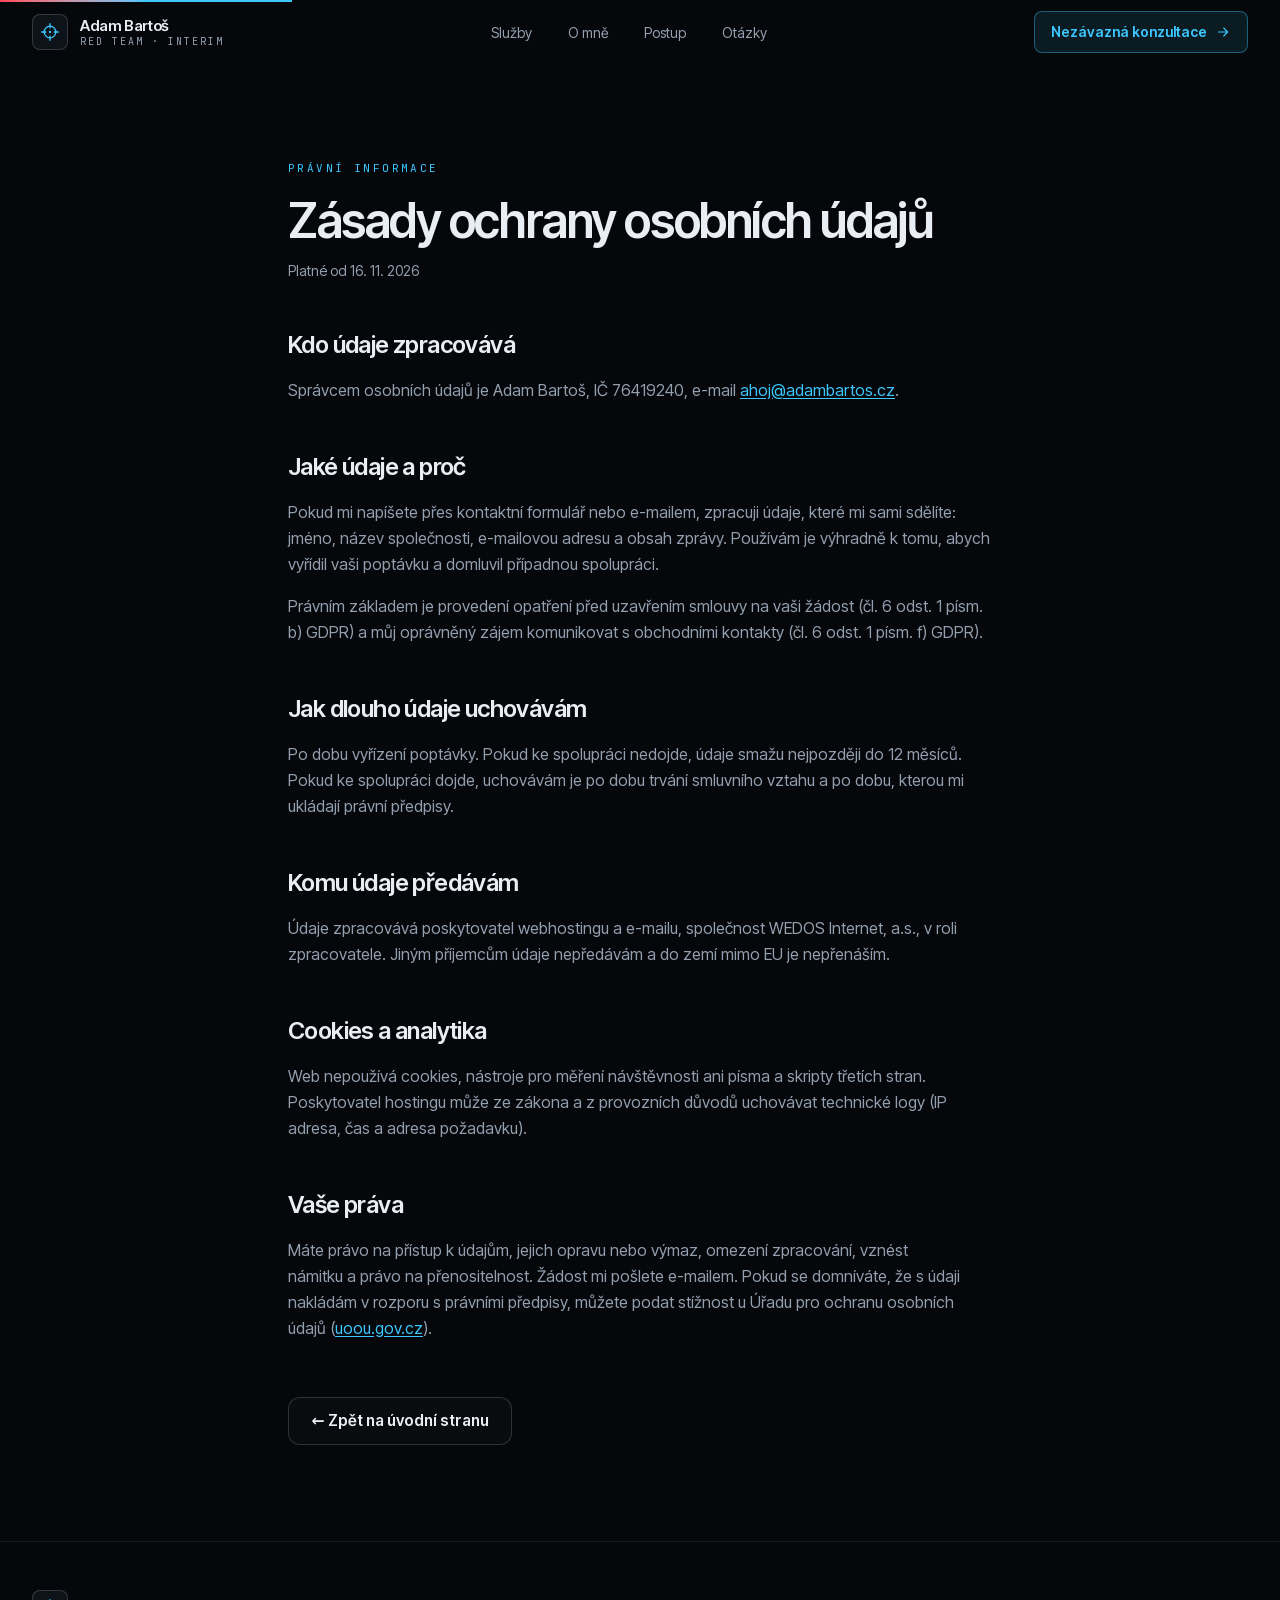
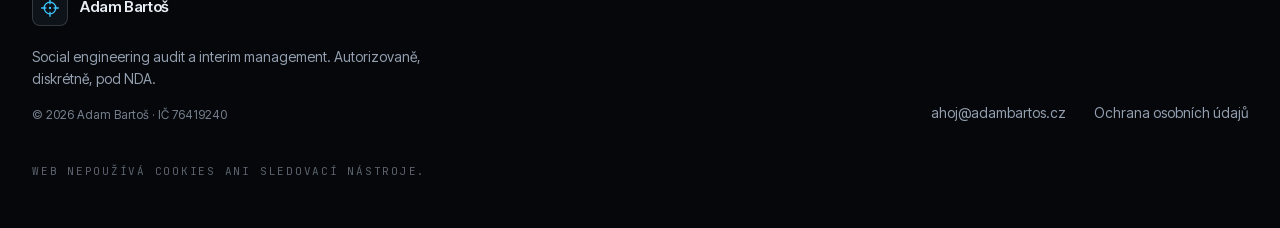
==== ochrana-osobnich-udaju/index.html @ c5d6e28b "Deploy: adambartos.cz static site build Built output (Next.js static export) of the adambartos.cz on" ====
<!DOCTYPE html><html lang="cs" class="J8CYsa_variable _0YYRla_variable"><head><meta charSet="utf-8"/><meta name="viewport" content="width=device-width, initial-scale=1"/><link rel="preload" href="/_next/static/media/4a0b7dd978568ff2-s.p.3fofz6dws3mg0.woff2" as="font" crossorigin="" type="font/woff2"/><link rel="preload" href="/_next/static/media/53897e768d329f66-s.p.3t6q91iet4nsy.woff2" as="font" crossorigin="" type="font/woff2"/><link rel="preload" href="/_next/static/media/954d21e04331b2ae-s.p.0vfdmo25voy_0.woff2" as="font" crossorigin="" type="font/woff2"/><link rel="preload" href="/_next/static/media/f44e0976e40b7eea-s.p.1e3bxj0ebt1gg.woff2" as="font" crossorigin="" type="font/woff2"/><link rel="stylesheet" href="/_next/static/chunks/3x4ucdatmdgi-.css" data-precedence="next"/><link rel="preload" as="script" fetchPriority="low" href="/_next/static/chunks/1pcw6gskne7pf.js"/><script src="/_next/static/chunks/1wnov70f88xjy.js" async=""></script><script src="/_next/static/chunks/092r-mewpaf3q.js" async=""></script><script src="/_next/static/chunks/0c98xzjfks9hq.js" async=""></script><script src="/_next/static/chunks/turbopack-2u1d16houkiyo.js" async=""></script><script src="/_next/static/chunks/31kqw6ndv7-wl.js" async=""></script><script src="/_next/static/chunks/3zyihjr1-s6hd.js" async=""></script><script src="/_next/static/chunks/3c-2db6nzf1be.js" async=""></script><meta name="next-size-adjust" content=""/><meta name="theme-color" content="#05070a"/><meta name="color-scheme" content="dark"/><title>Ochrana osobních údajů | Adam Bartoš</title><meta name="description" content="Zásady ochrany osobních údajů webu adambartos.cz: kdo údaje zpracovává, k čemu je používá a jaká máte práva."/><meta name="application-name" content="Adam Bartoš"/><link rel="author" href="https://adambartos.cz"/><meta name="author" content="Adam Bartoš"/><meta name="robots" content="index, follow"/><link rel="canonical" href="https://adambartos.cz/ochrana-osobnich-udaju/"/><meta property="og:title" content="Adam Bartoš | Social engineering audit a interim management"/><meta property="og:description" content="Autorizovaný red teaming proti lidskému faktoru (vishing, pretexting, fyzický průnik) a interim management, který zalátá díry v procesech. Diskrétně, pod NDA."/><meta property="og:url" content="https://adambartos.cz/"/><meta property="og:site_name" content="Adam Bartoš"/><meta property="og:locale" content="cs_CZ"/><meta property="og:image" content="https://adambartos.cz/og.png"/><meta property="og:image:width" content="1200"/><meta property="og:image:height" content="630"/><meta property="og:image:alt" content="Adam Bartoš | Social engineering audit a interim management"/><meta property="og:type" content="website"/><meta name="twitter:card" content="summary_large_image"/><meta name="twitter:title" content="Adam Bartoš | Social engineering audit a interim management"/><meta name="twitter:description" content="Autorizovaný red teaming proti lidskému faktoru (vishing, pretexting, fyzický průnik) a interim management, který zalátá díry v procesech. Diskrétně, pod NDA."/><meta name="twitter:image" content="https://adambartos.cz/og.png"/><link rel="icon" href="/favicon.ico?favicon.0xnnucgoh3ojl.ico" sizes="48x48" type="image/x-icon"/><link rel="icon" href="/icon.svg?icon.0t8mmv2vxkd1v.svg" sizes="any" type="image/svg+xml"/><link rel="apple-touch-icon" href="/apple-icon.png?apple-icon.3vr4imb4ni09h.png" sizes="180x180" type="image/png"/><noscript><style>[data-reveal]{opacity:1!important;transform:none!important}</style></noscript><script src="/_next/static/chunks/0cz1d0mv5g_q7.js" noModule=""></script></head><body><div hidden=""><!--$--><!--/$--></div><a href="#obsah" class="sr-only focus:not-sr-only focus:fixed focus:left-4 focus:top-4 focus:z-[70] focus:rounded-lg focus:bg-neon focus:px-4 focus:py-2 focus:font-semibold focus:text-ink-950">Přeskočit na obsah</a><div aria-hidden="true" class="fixed inset-x-0 top-0 z-[60] h-[2px] origin-left bg-gradient-to-r from-alert via-neon to-neon" style="transform:scaleX(0)"></div><header class="fixed inset-x-0 top-0 z-50 border-b transition-colors duration-300 border-transparent bg-transparent"><nav aria-label="Hlavní navigace" class="mx-auto flex h-16 max-w-7xl items-center justify-between px-5 sm:px-8"><a class="group flex items-center gap-3" aria-label="Adam Bartoš, na začátek stránky" href="/#top"><span class="grid size-9 place-items-center rounded-lg border border-line-strong bg-ink-800 text-neon transition-colors group-hover:border-neon/50"><svg width="20" height="20" viewBox="0 0 24 24" fill="none" stroke="currentColor" stroke-width="1.6" stroke-linecap="round" stroke-linejoin="round" aria-hidden="true" focusable="false" class="size-5"><circle cx="12" cy="12" r="7"></circle><path d="M12 2v5M12 17v5M2 12h5M17 12h5"></path><circle cx="12" cy="12" r="1.4" fill="currentColor" stroke="none"></circle></svg></span><span class="flex flex-col leading-none"><span class="text-[15px] font-semibold tracking-tight">Adam Bartoš</span><span class="mt-1 font-mono text-[10px] uppercase tracking-[0.2em] text-muted">red team · interim</span></span></a><ul class="hidden items-center gap-9 md:flex"><li><a href="/#sluzby" class="text-sm text-muted transition-colors hover:text-fg">Služby</a></li><li><a href="/#o-mne" class="text-sm text-muted transition-colors hover:text-fg">O mně</a></li><li><a href="/#proces" class="text-sm text-muted transition-colors hover:text-fg">Postup</a></li><li><a href="/#faq" class="text-sm text-muted transition-colors hover:text-fg">Otázky</a></li></ul><a class="hidden items-center gap-2 rounded-lg border border-neon/40 bg-neon/10 px-4 py-2.5 text-sm font-semibold text-neon transition-colors hover:bg-neon/20 md:inline-flex" href="/#kontakt">Nezávazná konzultace<svg width="20" height="20" viewBox="0 0 24 24" fill="none" stroke="currentColor" stroke-width="1.6" stroke-linecap="round" stroke-linejoin="round" aria-hidden="true" focusable="false" class="size-4"><path d="M5 12h14M13 6l6 6-6 6"></path></svg></a><button type="button" class="grid size-10 place-items-center rounded-lg border border-line-strong text-fg md:hidden" aria-expanded="false" aria-controls="mobilni-menu" aria-label="Otevřít menu"><svg width="20" height="20" viewBox="0 0 24 24" fill="none" stroke="currentColor" stroke-width="1.6" stroke-linecap="round" stroke-linejoin="round" aria-hidden="true" focusable="false"><path d="M4 8h16M4 16h16"></path></svg></button></nav></header><main id="obsah" class="mx-auto max-w-3xl px-5 pb-24 pt-32 sm:px-8 sm:pt-40"><p class="font-mono text-[11px] uppercase tracking-[0.22em] text-neon">Právní informace</p><h1 class="mt-5 text-4xl font-semibold tracking-[-0.03em] sm:text-5xl">Zásady ochrany osobních údajů</h1><p class="mt-4 text-sm text-muted">Platné od 16. 11. 2026</p><h2 class="mt-12 text-xl font-semibold tracking-tight sm:text-2xl">Kdo údaje zpracovává</h2><p class="mt-4 text-pretty leading-relaxed text-muted">Správcem osobních údajů je <!-- -->Adam Bartoš<!-- -->, IČ <!-- -->76419240<!-- -->, e-mail<!-- --> <a class="text-neon underline underline-offset-2" href="mailto:ahoj@adambartos.cz">ahoj@adambartos.cz</a>.</p><h2 class="mt-12 text-xl font-semibold tracking-tight sm:text-2xl">Jaké údaje a proč</h2><p class="mt-4 text-pretty leading-relaxed text-muted">Pokud mi napíšete přes kontaktní formulář nebo e-mailem, zpracuji údaje, které mi sami sdělíte: jméno, název společnosti, e-mailovou adresu a obsah zprávy. Používám je výhradně k tomu, abych vyřídil vaši poptávku a domluvil případnou spolupráci.</p><p class="mt-4 text-pretty leading-relaxed text-muted">Právním základem je provedení opatření před uzavřením smlouvy na vaši žádost (čl. 6 odst. 1 písm. b) GDPR) a můj oprávněný zájem komunikovat s obchodními kontakty (čl. 6 odst. 1 písm. f) GDPR).</p><h2 class="mt-12 text-xl font-semibold tracking-tight sm:text-2xl">Jak dlouho údaje uchovávám</h2><p class="mt-4 text-pretty leading-relaxed text-muted">Po dobu vyřízení poptávky. Pokud ke spolupráci nedojde, údaje smažu nejpozději do 12 měsíců. Pokud ke spolupráci dojde, uchovávám je po dobu trvání smluvního vztahu a po dobu, kterou mi ukládají právní předpisy.</p><h2 class="mt-12 text-xl font-semibold tracking-tight sm:text-2xl">Komu údaje předávám</h2><p class="mt-4 text-pretty leading-relaxed text-muted">Údaje zpracovává poskytovatel webhostingu a e-mailu, společnost WEDOS Internet, a.s., v roli zpracovatele. Jiným příjemcům údaje nepředávám a do zemí mimo EU je nepřenáším.</p><h2 class="mt-12 text-xl font-semibold tracking-tight sm:text-2xl">Cookies a analytika</h2><p class="mt-4 text-pretty leading-relaxed text-muted">Web nepoužívá cookies, nástroje pro měření návštěvnosti ani písma a skripty třetích stran. Poskytovatel hostingu může ze zákona a z provozních důvodů uchovávat technické logy (IP adresa, čas a adresa požadavku).</p><h2 class="mt-12 text-xl font-semibold tracking-tight sm:text-2xl">Vaše práva</h2><p class="mt-4 text-pretty leading-relaxed text-muted">Máte právo na přístup k údajům, jejich opravu nebo výmaz, omezení zpracování, vznést námitku a právo na přenositelnost. Žádost mi pošlete e-mailem. Pokud se domníváte, že s údaji nakládám v rozporu s právními předpisy, můžete podat stížnost u Úřadu pro ochranu osobních údajů (<a class="text-neon underline underline-offset-2" href="https://uoou.gov.cz" target="_blank" rel="noopener noreferrer">uoou.gov.cz</a>).</p><p class="mt-14"><a class="btn btn-ghost" href="/">← Zpět na úvodní stranu</a></p></main><footer class="border-t border-line bg-ink-950 py-12"><div class="mx-auto flex max-w-7xl flex-col gap-8 px-5 sm:px-8 md:flex-row md:items-end md:justify-between"><div><a class="inline-flex items-center gap-3" href="/#top"><span class="grid size-9 place-items-center rounded-lg border border-line-strong bg-ink-800 text-neon"><svg width="20" height="20" viewBox="0 0 24 24" fill="none" stroke="currentColor" stroke-width="1.6" stroke-linecap="round" stroke-linejoin="round" aria-hidden="true" focusable="false" class="size-5"><circle cx="12" cy="12" r="7"></circle><path d="M12 2v5M12 17v5M2 12h5M17 12h5"></path><circle cx="12" cy="12" r="1.4" fill="currentColor" stroke="none"></circle></svg></span><span class="text-[15px] font-semibold tracking-tight">Adam Bartoš</span></a><p class="mt-5 max-w-md text-sm leading-relaxed text-muted">Social engineering audit a interim management. Autorizovaně, diskrétně, pod NDA.</p><p class="mt-4 text-xs text-muted/80">© 2026 Adam Bartoš · IČ 76419240</p></div><ul class="flex flex-wrap items-center gap-x-7 gap-y-3 text-sm text-muted"><li><a href="mailto:ahoj@adambartos.cz" class="transition-colors hover:text-fg">ahoj@adambartos.cz</a></li><li><a href="/ochrana-osobnich-udaju/" class="transition-colors hover:text-fg">Ochrana osobních údajů</a></li></ul></div><p class="mx-auto mt-10 max-w-7xl px-5 font-mono text-[11px] uppercase tracking-[0.16em] text-muted/60 sm:px-8">Web nepoužívá cookies ani sledovací nástroje.</p></footer><!--$--><!--/$--><script id="_R_">(globalThis["TURBOPACK"] || (globalThis["TURBOPACK"] = [])).push({"otherChunks":["static/chunks/1pcw6gskne7pf.js","static/chunks/1wnov70f88xjy.js","static/chunks/092r-mewpaf3q.js","static/chunks/0c98xzjfks9hq.js"],"runtimeModuleIds":[94553]});</script><script src="/_next/static/chunks/1pcw6gskne7pf.js" async=""></script><script>(self.__next_f=self.__next_f||[]).push([0])</script><script>self.__next_f.push([1,"1:\"$Sreact.fragment\"\n3:\"/_next/static/chunks/31kqw6ndv7-wl.js\"\n4:\"/_next/static/chunks/3zyihjr1-s6hd.js\"\n5:I[28739,[\"$3\",\"$4\"],\"Providers\"]\n6:I[80608,[\"$3\",\"$4\"],\"ScrollProgress\"]\n7:I[39756,[\"$3\",\"$4\"],\"default\"]\n8:I[37457,[\"$3\",\"$4\"],\"default\"]\n9:\"/_next/static/chunks/3c-2db6nzf1be.js\"\na:I[13293,[\"$3\",\"$4\",\"$9\"],\"Header\"]\nb:I[22016,[\"$3\",\"$4\",\"$9\"],\"\"]\n19:\"ViewportBoundary\"\n1a:I[97367,[\"$3\",\"$4\"],\"$19\"]\n1c:\"MetadataBoundary\"\n1d:I[97367,[\"$3\",\"$4\"],\"$1c\"]\n1e:\"$Sreact.suspense\"\n20:I[68027,[\"$3\",\"$4\"],\"default\",1]\n:HL[\"/_next/static/chunks/3x4ucdatmdgi-.css\",\"style\"]\n:HL[\"/_next/static/media/4a0b7dd978568ff2-s.p.3fofz6dws3mg0.woff2\",\"font\",{\"crossOrigin\":\"\",\"type\":\"font/woff2\"}]\n:HL[\"/_next/static/media/53897e768d329f66-s.p.3t6q91iet4nsy.woff2\",\"font\",{\"crossOrigin\":\"\",\"type\":\"font/woff2\"}]\n:HL[\"/_next/static/media/954d21e04331b2ae-s.p.0vfdmo25voy_0.woff2\",\"font\",{\"crossOrigin\":\"\",\"type\":\"font/woff2\"}]\n:HL[\"/_next/static/media/f44e0976e40b7eea-s.p.1e3bxj0ebt1gg.woff2\",\"font\",{\"crossOrigin\":\"\",\"type\":\"font/woff2\"}]\n2:[\"$\",\"style\",null,{\"children\":\"[data-reveal]{opacity:1!important;transform:none!important}\"}]\nd:X\n"])</script><script>self.__next_f.push([1,"e:[[\"children\",{\"s\":\"__PAGE__\",\"h\":512,\"d\":{\"r\":[\"$\",\"$1\",\"c\",{\"children\":[[[\"$\",\"$La\",null,{}],[\"$\",\"main\",null,{\"id\":\"obsah\",\"className\":\"mx-auto max-w-3xl px-5 pb-24 pt-32 sm:px-8 sm:pt-40\",\"children\":[[\"$\",\"p\",null,{\"className\":\"font-mono text-[11px] uppercase tracking-[0.22em] text-neon\",\"children\":\"Právní informace\"}],[\"$\",\"h1\",null,{\"className\":\"mt-5 text-4xl font-semibold tracking-[-0.03em] sm:text-5xl\",\"children\":\"Zásady ochrany osobních údajů\"}],[\"$\",\"p\",null,{\"className\":\"mt-4 text-sm text-muted\",\"children\":\"Platné od 16. 11. 2026\"}],[\"$\",\"h2\",null,{\"className\":\"mt-12 text-xl font-semibold tracking-tight sm:text-2xl\",\"children\":\"Kdo údaje zpracovává\"}],[\"$\",\"p\",null,{\"className\":\"mt-4 text-pretty leading-relaxed text-muted\",\"children\":[\"Správcem osobních údajů je \",\"Adam Bartoš\",\", IČ \",\"76419240\",\"\",\", e-mail\",\" \",[\"$\",\"a\",null,{\"className\":\"text-neon underline underline-offset-2\",\"href\":\"mailto:ahoj@adambartos.cz\",\"children\":\"ahoj@adambartos.cz\"}],\".\"]}],[\"$\",\"h2\",null,{\"className\":\"mt-12 text-xl font-semibold tracking-tight sm:text-2xl\",\"children\":\"Jaké údaje a proč\"}],[\"$\",\"p\",null,{\"className\":\"mt-4 text-pretty leading-relaxed text-muted\",\"children\":\"Pokud mi napíšete přes kontaktní formulář nebo e-mailem, zpracuji údaje, které mi sami sdělíte: jméno, název společnosti, e-mailovou adresu a obsah zprávy. Používám je výhradně k tomu, abych vyřídil vaši poptávku a domluvil případnou spolupráci.\"}],[\"$\",\"p\",null,{\"className\":\"mt-4 text-pretty leading-relaxed text-muted\",\"children\":\"Právním základem je provedení opatření před uzavřením smlouvy na vaši žádost (čl. 6 odst. 1 písm. b) GDPR) a můj oprávněný zájem komunikovat s obchodními kontakty (čl. 6 odst. 1 písm. f) GDPR).\"}],[\"$\",\"h2\",null,{\"className\":\"mt-12 text-xl font-semibold tracking-tight sm:text-2xl\",\"children\":\"Jak dlouho údaje uchovávám\"}],[\"$\",\"p\",null,{\"className\":\"mt-4 text-pretty leading-relaxed text-muted\",\"children\":\"Po dobu vyřízení poptávky. Pokud ke spolupráci nedojde, údaje smažu nejpozději do 12 měsíců. Pokud ke spolupráci dojde, uchovávám je po dobu trvání smluvního vztahu a po dobu, kterou mi ukládají právní předpisy.\"}],\"$Lf\",\"$L10\",\"$L11\",\"$L12\",\"$L13\",\"$L14\",\"$L15\"]}],\"$L16\"],[\"$L17\"],\"$L18\"]}],\"p\":false,\"v\":null}}]]\n"])</script><script>self.__next_f.push([1,"c:[[\"children\",{\"s\":\"ochrana-osobnich-udaju\",\"h\":512,\"d\":{\"r\":[\"$\",\"$1\",\"c\",{\"children\":[null,[\"$\",\"$L7\",null,{\"parallelRouterKey\":\"children\",\"error\":\"$undefined\",\"errorStyles\":\"$undefined\",\"errorScripts\":\"$undefined\",\"template\":[\"$\",\"$L8\",null,{}],\"templateStyles\":\"$undefined\",\"templateScripts\":\"$undefined\",\"notFound\":\"$undefined\",\"forbidden\":\"$undefined\",\"unauthorized\":\"$undefined\"}]]}],\"p\":false,\"v\":\"$d\"},\"c\":\"$Qe\"}]]\n"])</script><script>self.__next_f.push([1,"0:{\"P\":null,\"c\":[\"\",\"ochrana-osobnich-udaju\",\"\"],\"q\":\"\",\"i\":false,\"t\":{\"t\":{\"s\":\"\",\"h\":528,\"d\":{\"r\":[\"$\",\"$1\",\"c\",{\"children\":[[[\"$\",\"link\",\"0\",{\"rel\":\"stylesheet\",\"href\":\"/_next/static/chunks/3x4ucdatmdgi-.css\",\"precedence\":\"next\",\"crossOrigin\":\"$undefined\",\"nonce\":\"$undefined\"}],[\"$\",\"script\",\"script-0\",{\"src\":\"/_next/static/chunks/31kqw6ndv7-wl.js\",\"async\":true,\"nonce\":\"$undefined\"}],[\"$\",\"script\",\"script-1\",{\"src\":\"/_next/static/chunks/3zyihjr1-s6hd.js\",\"async\":true,\"nonce\":\"$undefined\"}]],[\"$\",\"html\",null,{\"lang\":\"cs\",\"className\":\"J8CYsa_variable _0YYRla_variable\",\"children\":[[\"$\",\"head\",null,{\"children\":[\"$\",\"noscript\",null,{\"children\":\"$2\"}]}],[\"$\",\"body\",null,{\"children\":[[\"$\",\"a\",null,{\"href\":\"#obsah\",\"className\":\"sr-only focus:not-sr-only focus:fixed focus:left-4 focus:top-4 focus:z-[70] focus:rounded-lg focus:bg-neon focus:px-4 focus:py-2 focus:font-semibold focus:text-ink-950\",\"children\":\"Přeskočit na obsah\"}],[\"$\",\"$L5\",null,{\"children\":[[\"$\",\"$L6\",null,{}],[\"$\",\"$L7\",null,{\"parallelRouterKey\":\"children\",\"error\":\"$undefined\",\"errorStyles\":\"$undefined\",\"errorScripts\":\"$undefined\",\"template\":[\"$\",\"$L8\",null,{}],\"templateStyles\":\"$undefined\",\"templateScripts\":\"$undefined\",\"notFound\":[[[\"$\",\"$La\",null,{}],[\"$\",\"main\",null,{\"id\":\"obsah\",\"className\":\"relative grid min-h-dvh place-items-center overflow-hidden px-5\",\"children\":[[\"$\",\"div\",null,{\"aria-hidden\":true,\"className\":\"bg-grid absolute inset-0\"}],[\"$\",\"div\",null,{\"className\":\"relative text-center\",\"children\":[[\"$\",\"p\",null,{\"className\":\"font-mono text-sm uppercase tracking-[0.3em] text-alert\",\"children\":\"chyba 404\"}],[\"$\",\"h1\",null,{\"className\":\"mt-5 text-balance text-5xl font-semibold tracking-[-0.03em] sm:text-7xl\",\"children\":\"Tady nic není.\"}],[\"$\",\"p\",null,{\"className\":\"mx-auto mt-6 max-w-md text-pretty text-lg text-muted\",\"children\":\"Stránka neexistuje nebo se přestěhovala. Dobrá zpráva: žádný útočník tu nebyl.\"}],[\"$\",\"$Lb\",null,{\"href\":\"/\",\"className\":\"btn btn-primary mt-10\",\"children\":\"Zpět na úvodní stranu\"}]]}]]}]],[]],\"forbidden\":\"$undefined\",\"unauthorized\":\"$undefined\"}]]}]]}]]}]]}],\"p\":false,\"v\":null},\"c\":\"$Qc\"},\"h\":{\"r\":[\"$\",\"$1\",\"h\",{\"children\":[null,[\"$\",\"$L1a\",null,{\"children\":\"$L1b\"}],[\"$\",\"$L1d\",null,{\"children\":[[\"$\",\"div\",null,{\"hidden\":true,\"children\":[\"$\",\"$1e\",null,{\"name\":\"Next.Metadata\",\"children\":\"$L1f\"}]}],null]}],[\"$\",\"meta\",null,{\"name\":\"next-size-adjust\",\"content\":\"\"}]]}],\"p\":false,\"v\":null}},\"m\":\"$undefined\",\"G\":[\"$20\",[[\"$\",\"link\",\"0\",{\"rel\":\"stylesheet\",\"href\":\"/_next/static/chunks/3x4ucdatmdgi-.css\",\"precedence\":\"next\",\"crossOrigin\":\"$undefined\",\"nonce\":\"$undefined\"}]]],\"S\":true,\"r\":\"$undefined\",\"s\":\"$undefined\",\"a\":\"$undefined\",\"l\":\"$undefined\",\"p\":\"$undefined\",\"d\":\"$undefined\",\"b\":\"oOaq7EV7qPPbBfZNdmfyF\"}\n"])</script><script>self.__next_f.push([1,"21:I[97367,[\"$3\",\"$4\"],\"OutletBoundary\"]\nd:C\nf:[\"$\",\"h2\",null,{\"className\":\"mt-12 text-xl font-semibold tracking-tight sm:text-2xl\",\"children\":\"Komu údaje předávám\"}]\n10:[\"$\",\"p\",null,{\"className\":\"mt-4 text-pretty leading-relaxed text-muted\",\"children\":\"Údaje zpracovává poskytovatel webhostingu a e-mailu, společnost WEDOS Internet, a.s., v roli zpracovatele. Jiným příjemcům údaje nepředávám a do zemí mimo EU je nepřenáším.\"}]\n11:[\"$\",\"h2\",null,{\"className\":\"mt-12 text-xl font-semibold tracking-tight sm:text-2xl\",\"children\":\"Cookies a analytika\"}]\n12:[\"$\",\"p\",null,{\"className\":\"mt-4 text-pretty leading-relaxed text-muted\",\"children\":\"Web nepoužívá cookies, nástroje pro měření návštěvnosti ani písma a skripty třetích stran. Poskytovatel hostingu může ze zákona a z provozních důvodů uchovávat technické logy (IP adresa, čas a adresa požadavku).\"}]\n13:[\"$\",\"h2\",null,{\"className\":\"mt-12 text-xl font-semibold tracking-tight sm:text-2xl\",\"children\":\"Vaše práva\"}]\n14:[\"$\",\"p\",null,{\"className\":\"mt-4 text-pretty leading-relaxed text-muted\",\"children\":[\"Máte právo na přístup k údajům, jejich opravu nebo výmaz, omezení zpracování, vznést námitku a právo na přenositelnost. Žádost mi pošlete e-mailem. Pokud se domníváte, že s údaji nakládám v rozporu s právními předpisy, můžete podat stížnost u Úřadu pro ochranu osobních údajů (\",[\"$\",\"a\",null,{\"className\":\"text-neon underline underline-offset-2\",\"href\":\"https://uoou.gov.cz\",\"target\":\"_blank\",\"rel\":\"noopener noreferrer\",\"children\":\"uoou.gov.cz\"}],\").\"]}]\n15:[\"$\",\"p\",null,{\"className\":\"mt-14\",\"children\":[\"$\",\"$Lb\",null,{\"href\":\"/\",\"className\":\"btn btn-ghost\",\"children\":\"← Zpět na úvodní stranu\"}]}]\n"])</script><script>self.__next_f.push([1,"16:[\"$\",\"footer\",null,{\"className\":\"border-t border-line bg-ink-950 py-12\",\"children\":[[\"$\",\"div\",null,{\"className\":\"mx-auto flex max-w-7xl flex-col gap-8 px-5 sm:px-8 md:flex-row md:items-end md:justify-between\",\"children\":[[\"$\",\"div\",null,{\"children\":[[\"$\",\"$Lb\",null,{\"href\":\"/#top\",\"className\":\"inline-flex items-center gap-3\",\"children\":[[\"$\",\"span\",null,{\"className\":\"grid size-9 place-items-center rounded-lg border border-line-strong bg-ink-800 text-neon\",\"children\":[\"$\",\"svg\",null,{\"width\":20,\"height\":20,\"viewBox\":\"0 0 24 24\",\"fill\":\"none\",\"stroke\":\"currentColor\",\"strokeWidth\":1.6,\"strokeLinecap\":\"round\",\"strokeLinejoin\":\"round\",\"aria-hidden\":true,\"focusable\":false,\"className\":\"size-5\",\"children\":[[\"$\",\"circle\",null,{\"cx\":\"12\",\"cy\":\"12\",\"r\":\"7\"}],[\"$\",\"path\",null,{\"d\":\"M12 2v5M12 17v5M2 12h5M17 12h5\"}],[\"$\",\"circle\",null,{\"cx\":\"12\",\"cy\":\"12\",\"r\":\"1.4\",\"fill\":\"currentColor\",\"stroke\":\"none\"}]]}]}],[\"$\",\"span\",null,{\"className\":\"text-[15px] font-semibold tracking-tight\",\"children\":\"Adam Bartoš\"}]]}],[\"$\",\"p\",null,{\"className\":\"mt-5 max-w-md text-sm leading-relaxed text-muted\",\"children\":\"Social engineering audit a interim management. Autorizovaně, diskrétně, pod NDA.\"}],[\"$\",\"p\",null,{\"className\":\"mt-4 text-xs text-muted/80\",\"children\":\"© 2026 Adam Bartoš · IČ 76419240\"}]]}],[\"$\",\"ul\",null,{\"className\":\"flex flex-wrap items-center gap-x-7 gap-y-3 text-sm text-muted\",\"children\":[[\"$\",\"li\",null,{\"children\":[\"$\",\"a\",null,{\"href\":\"mailto:ahoj@adambartos.cz\",\"className\":\"transition-colors hover:text-fg\",\"children\":\"ahoj@adambartos.cz\"}]}],\"\",[\"$\",\"li\",null,{\"children\":[\"$\",\"a\",null,{\"href\":\"/ochrana-osobnich-udaju/\",\"className\":\"transition-colors hover:text-fg\",\"children\":\"Ochrana osobních údajů\"}]}]]}]]}],[\"$\",\"p\",null,{\"className\":\"mx-auto mt-10 max-w-7xl px-5 font-mono text-[11px] uppercase tracking-[0.16em] text-muted/60 sm:px-8\",\"children\":\"Web nepoužívá cookies ani sledovací nástroje.\"}]]}]\n"])</script><script>self.__next_f.push([1,"17:[\"$\",\"script\",\"script-0\",{\"src\":\"/_next/static/chunks/3c-2db6nzf1be.js\",\"async\":true,\"nonce\":\"$undefined\"}]\n18:[\"$\",\"$L21\",null,{\"children\":[\"$\",\"$1e\",null,{\"name\":\"Next.MetadataOutlet\",\"children\":\"$@22\"}]}]\n"])</script><script>self.__next_f.push([1,"1b:[[\"$\",\"meta\",\"0\",{\"charSet\":\"utf-8\"}],[\"$\",\"meta\",\"1\",{\"name\":\"viewport\",\"content\":\"width=device-width, initial-scale=1\"}],[\"$\",\"meta\",\"2\",{\"name\":\"theme-color\",\"content\":\"#05070a\"}],[\"$\",\"meta\",\"3\",{\"name\":\"color-scheme\",\"content\":\"dark\"}]]\n"])</script><script>self.__next_f.push([1,"23:I[27201,[\"$3\",\"$4\"],\"IconMark\"]\n"])</script><script>self.__next_f.push([1,"1f:[[\"$\",\"title\",\"0\",{\"children\":\"Ochrana osobních údajů | Adam Bartoš\"}],[\"$\",\"meta\",\"1\",{\"name\":\"description\",\"content\":\"Zásady ochrany osobních údajů webu adambartos.cz: kdo údaje zpracovává, k čemu je používá a jaká máte práva.\"}],[\"$\",\"meta\",\"2\",{\"name\":\"application-name\",\"content\":\"Adam Bartoš\"}],[\"$\",\"link\",\"3\",{\"rel\":\"author\",\"href\":\"https://adambartos.cz\"}],[\"$\",\"meta\",\"4\",{\"name\":\"author\",\"content\":\"Adam Bartoš\"}],[\"$\",\"meta\",\"5\",{\"name\":\"robots\",\"content\":\"index, follow\"}],[\"$\",\"link\",\"6\",{\"rel\":\"canonical\",\"href\":\"https://adambartos.cz/ochrana-osobnich-udaju/\"}],[\"$\",\"meta\",\"7\",{\"property\":\"og:title\",\"content\":\"Adam Bartoš | Social engineering audit a interim management\"}],[\"$\",\"meta\",\"8\",{\"property\":\"og:description\",\"content\":\"Autorizovaný red teaming proti lidskému faktoru (vishing, pretexting, fyzický průnik) a interim management, který zalátá díry v procesech. Diskrétně, pod NDA.\"}],[\"$\",\"meta\",\"9\",{\"property\":\"og:url\",\"content\":\"https://adambartos.cz/\"}],[\"$\",\"meta\",\"10\",{\"property\":\"og:site_name\",\"content\":\"Adam Bartoš\"}],[\"$\",\"meta\",\"11\",{\"property\":\"og:locale\",\"content\":\"cs_CZ\"}],[\"$\",\"meta\",\"12\",{\"property\":\"og:image\",\"content\":\"https://adambartos.cz/og.png\"}],[\"$\",\"meta\",\"13\",{\"property\":\"og:image:width\",\"content\":\"1200\"}],[\"$\",\"meta\",\"14\",{\"property\":\"og:image:height\",\"content\":\"630\"}],[\"$\",\"meta\",\"15\",{\"property\":\"og:image:alt\",\"content\":\"Adam Bartoš | Social engineering audit a interim management\"}],[\"$\",\"meta\",\"16\",{\"property\":\"og:type\",\"content\":\"website\"}],[\"$\",\"meta\",\"17\",{\"name\":\"twitter:card\",\"content\":\"summary_large_image\"}],[\"$\",\"meta\",\"18\",{\"name\":\"twitter:title\",\"content\":\"Adam Bartoš | Social engineering audit a interim management\"}],[\"$\",\"meta\",\"19\",{\"name\":\"twitter:description\",\"content\":\"Autorizovaný red teaming proti lidskému faktoru (vishing, pretexting, fyzický průnik) a interim management, který zalátá díry v procesech. Diskrétně, pod NDA.\"}],[\"$\",\"meta\",\"20\",{\"name\":\"twitter:image\",\"content\":\"https://adambartos.cz/og.png\"}],[\"$\",\"link\",\"21\",{\"rel\":\"icon\",\"href\":\"/favicon.ico?favicon.0xnnucgoh3ojl.ico\",\"sizes\":\"48x48\",\"type\":\"image/x-icon\"}],[\"$\",\"link\",\"22\",{\"rel\":\"icon\",\"href\":\"/icon.svg?icon.0t8mmv2vxkd1v.svg\",\"sizes\":\"any\",\"type\":\"image/svg+xml\"}],[\"$\",\"link\",\"23\",{\"rel\":\"apple-touch-icon\",\"href\":\"/apple-icon.png?apple-icon.3vr4imb4ni09h.png\",\"sizes\":\"180x180\",\"type\":\"image/png\"}],[\"$\",\"$L23\",\"24\",{}]]\n"])</script><script>self.__next_f.push([1,"22:null\n"])</script></body></html>
---- _next/static/chunks/3x4ucdatmdgi-.css ----
@font-face{font-family:Inter Tight;font-style:normal;font-weight:100 900;font-display:swap;src:url(../media/cef8ac2c062f1b0a-s.35p9_4tnsm_o4.woff2)format("woff2");unicode-range:U+460-52F,U+1C80-1C8A,U+20B4,U+2DE0-2DFF,U+A640-A69F,U+FE2E-FE2F}@font-face{font-family:Inter Tight;font-style:normal;font-weight:100 900;font-display:swap;src:url(../media/c6e22b45cfe1c763-s.1q0qwmqzyniyk.woff2)format("woff2");unicode-range:U+301,U+400-45F,U+490-491,U+4B0-4B1,U+2116}@font-face{font-family:Inter Tight;font-style:normal;font-weight:100 900;font-display:swap;src:url(../media/158ff596bf2cbebe-s.02gir8avbbwr_.woff2)format("woff2");unicode-range:U+1F??}@font-face{font-family:Inter Tight;font-style:normal;font-weight:100 900;font-display:swap;src:url(../media/52e514cb9d030258-s.3hqxvms4e79hg.woff2)format("woff2");unicode-range:U+370-377,U+37A-37F,U+384-38A,U+38C,U+38E-3A1,U+3A3-3FF}@font-face{font-family:Inter Tight;font-style:normal;font-weight:100 900;font-display:swap;src:url(../media/d66ba39e135c9aa7-s.1xbprfp_s2_ea.woff2)format("woff2");unicode-range:U+102-103,U+110-111,U+128-129,U+168-169,U+1A0-1A1,U+1AF-1B0,U+300-301,U+303-304,U+308-309,U+323,U+329,U+1EA0-1EF9,U+20AB}@font-face{font-family:Inter Tight;font-style:normal;font-weight:100 900;font-display:swap;src:url(../media/f44e0976e40b7eea-s.p.1e3bxj0ebt1gg.woff2)format("woff2");unicode-range:U+100-2BA,U+2BD-2C5,U+2C7-2CC,U+2CE-2D7,U+2DD-2FF,U+304,U+308,U+329,U+1D00-1DBF,U+1E00-1E9F,U+1EF2-1EFF,U+2020,U+20A0-20AB,U+20AD-20C4,U+2113,U+2C60-2C7F,U+A720-A7FF}@font-face{font-family:Inter Tight;font-style:normal;font-weight:100 900;font-display:swap;src:url(../media/4a0b7dd978568ff2-s.p.3fofz6dws3mg0.woff2)format("woff2");unicode-range:U+??,U+131,U+152-153,U+2BB-2BC,U+2C6,U+2DA,U+2DC,U+304,U+308,U+329,U+2000-206F,U+20AC,U+2122,U+2191,U+2193,U+2212,U+2215,U+FEFF,U+FFFD}@font-face{font-family:Inter Tight Fallback;src:local(Arial);ascent-override:100.51%;descent-override:25.03%;line-gap-override:0.0%;size-adjust:96.39%}.J8CYsa_className{font-family:Inter Tight,Inter Tight Fallback;font-style:normal}.J8CYsa_variable{--font-inter-tight:"Inter Tight", "Inter Tight Fallback"}
@font-face{font-family:JetBrains Mono;font-style:normal;font-weight:100 800;font-display:swap;src:url(../media/258bd0ab5fdd762a-s.2f7nqdagzwx2-.woff2)format("woff2");unicode-range:U+460-52F,U+1C80-1C8A,U+20B4,U+2DE0-2DFF,U+A640-A69F,U+FE2E-FE2F}@font-face{font-family:JetBrains Mono;font-style:normal;font-weight:100 800;font-display:swap;src:url(../media/99a2019bdfa8519b-s.176arc174-8zp.woff2)format("woff2");unicode-range:U+301,U+400-45F,U+490-491,U+4B0-4B1,U+2116}@font-face{font-family:JetBrains Mono;font-style:normal;font-weight:100 800;font-display:swap;src:url(../media/44e0cb21b0d052b7-s.0bp8oijd_gu96.woff2)format("woff2");unicode-range:U+370-377,U+37A-37F,U+384-38A,U+38C,U+38E-3A1,U+3A3-3FF}@font-face{font-family:JetBrains Mono;font-style:normal;font-weight:100 800;font-display:swap;src:url(../media/f9cd5a77d065db98-s.1fby2rem9ngyr.woff2)format("woff2");unicode-range:U+102-103,U+110-111,U+128-129,U+168-169,U+1A0-1A1,U+1AF-1B0,U+300-301,U+303-304,U+308-309,U+323,U+329,U+1EA0-1EF9,U+20AB}@font-face{font-family:JetBrains Mono;font-style:normal;font-weight:100 800;font-display:swap;src:url(../media/954d21e04331b2ae-s.p.0vfdmo25voy_0.woff2)format("woff2");unicode-range:U+100-2BA,U+2BD-2C5,U+2C7-2CC,U+2CE-2D7,U+2DD-2FF,U+304,U+308,U+329,U+1D00-1DBF,U+1E00-1E9F,U+1EF2-1EFF,U+2020,U+20A0-20AB,U+20AD-20C4,U+2113,U+2C60-2C7F,U+A720-A7FF}@font-face{font-family:JetBrains Mono;font-style:normal;font-weight:100 800;font-display:swap;src:url(../media/53897e768d329f66-s.p.3t6q91iet4nsy.woff2)format("woff2");unicode-range:U+??,U+131,U+152-153,U+2BB-2BC,U+2C6,U+2DA,U+2DC,U+304,U+308,U+329,U+2000-206F,U+20AC,U+2122,U+2191,U+2193,U+2212,U+2215,U+FEFF,U+FFFD}@font-face{font-family:JetBrains Mono Fallback;src:local(Arial);ascent-override:75.79%;descent-override:22.29%;line-gap-override:0.0%;size-adjust:134.59%}._0YYRla_className{font-family:JetBrains Mono,JetBrains Mono Fallback;font-style:normal}._0YYRla_variable{--font-jetbrains:"JetBrains Mono", "JetBrains Mono Fallback"}
@layer properties{@supports (((-webkit-hyphens:none)) and (not (margin-trim:inline))) or ((-moz-orient:inline) and (not (color:rgb(from red r g b)))){*,:before,:after,::backdrop{--tw-space-y-reverse:0;--tw-divide-y-reverse:0;--tw-border-style:solid;--tw-gradient-position:initial;--tw-gradient-from:#0000;--tw-gradient-via:#0000;--tw-gradient-to:#0000;--tw-gradient-stops:initial;--tw-gradient-via-stops:initial;--tw-gradient-from-position:0%;--tw-gradient-via-position:50%;--tw-gradient-to-position:100%;--tw-leading:initial;--tw-font-weight:initial;--tw-tracking:initial;--tw-shadow:0 0 #0000;--tw-shadow-color:initial;--tw-shadow-alpha:100%;--tw-inset-shadow:0 0 #0000;--tw-inset-shadow-color:initial;--tw-inset-shadow-alpha:100%;--tw-ring-color:initial;--tw-ring-shadow:0 0 #0000;--tw-inset-ring-color:initial;--tw-inset-ring-shadow:0 0 #0000;--tw-ring-inset:initial;--tw-ring-offset-width:0px;--tw-ring-offset-color:#fff;--tw-ring-offset-shadow:0 0 #0000;--tw-backdrop-blur:initial;--tw-backdrop-brightness:initial;--tw-backdrop-contrast:initial;--tw-backdrop-grayscale:initial;--tw-backdrop-hue-rotate:initial;--tw-backdrop-invert:initial;--tw-backdrop-opacity:initial;--tw-backdrop-saturate:initial;--tw-backdrop-sepia:initial;--tw-duration:initial}}}@layer theme{:root,:host{--font-sans:var(--font-inter-tight), ui-sans-serif, system-ui, sans-serif;--font-mono:var(--font-jetbrains), ui-monospace, "SF Mono", monospace;--color-white:#fff;--spacing:.25rem;--container-sm:24rem;--container-md:28rem;--container-xl:36rem;--container-2xl:42rem;--container-3xl:48rem;--container-7xl:80rem;--text-xs:.75rem;--text-xs--line-height:calc(1 / .75);--text-sm:.875rem;--text-sm--line-height:calc(1.25 / .875);--text-lg:1.125rem;--text-lg--line-height:calc(1.75 / 1.125);--text-xl:1.25rem;--text-xl--line-height:calc(1.75 / 1.25);--text-2xl:1.5rem;--text-2xl--line-height:calc(2 / 1.5);--text-3xl:1.875rem;--text-3xl--line-height:calc(2.25 / 1.875);--text-4xl:2.25rem;--text-4xl--line-height:calc(2.5 / 2.25);--text-5xl:3rem;--text-5xl--line-height:1;--text-7xl:4.5rem;--text-7xl--line-height:1;--font-weight-medium:500;--font-weight-semibold:600;--tracking-tighter:-.05em;--tracking-tight:-.025em;--leading-tight:1.25;--leading-snug:1.375;--leading-relaxed:1.625;--radius-md:.375rem;--radius-lg:.5rem;--radius-xl:.75rem;--radius-2xl:1rem;--radius-3xl:1.5rem;--animate-ping:ping 1s cubic-bezier(0, 0, .2, 1) infinite;--blur-xl:24px;--default-transition-duration:.15s;--default-transition-timing-function:cubic-bezier(.4, 0, .2, 1);--default-font-family:var(--font-sans);--default-mono-font-family:var(--font-mono);--color-ink-950:#05070a;--color-ink-900:#090c11;--color-ink-800:#0e131a;--color-line:#ffffff14;--color-line-strong:#ffffff29;--color-fg:#e9eef5;--color-muted:#94a0b0;--color-neon:#3cc8ff;--color-alert:#ff4458;--animate-flicker:flicker 5.5s steps(1, end) infinite;--animate-blink:blink 1.1s steps(1, end) infinite;--animate-drift:drift 22s ease-in-out infinite alternate}}@layer base{*,:after,:before,::backdrop{box-sizing:border-box;border:0 solid;margin:0;padding:0}::file-selector-button{box-sizing:border-box;border:0 solid;margin:0;padding:0}html,:host{-webkit-text-size-adjust:100%;tab-size:4;line-height:1.5;font-family:var(--default-font-family,-apple-system, BlinkMacSystemFont, "Segoe UI", Roboto, "Helvetica Neue", "Noto Sans", Arial, sans-serif, "Apple Color Emoji", "Segoe UI Emoji", "Segoe UI Symbol", "Noto Color Emoji");font-feature-settings:var(--default-font-feature-settings,normal);font-variation-settings:var(--default-font-variation-settings,normal);-webkit-tap-highlight-color:transparent}hr{height:0;color:inherit;border-top-width:1px}abbr:where([title]){-webkit-text-decoration:underline dotted;text-decoration:underline dotted}h1,h2,h3,h4,h5,h6{font-size:inherit;font-weight:inherit}a{color:inherit;-webkit-text-decoration:inherit;-webkit-text-decoration:inherit;-webkit-text-decoration:inherit;-webkit-text-decoration:inherit;text-decoration:inherit}b,strong{font-weight:bolder}code,kbd,samp,pre{font-family:var(--default-mono-font-family,ui-monospace, SFMono-Regular, Menlo, Monaco, Consolas, "Liberation Mono", "Courier New", monospace);font-feature-settings:var(--default-mono-font-feature-settings,normal);font-variation-settings:var(--default-mono-font-variation-settings,normal);font-size:1em}small{font-size:80%}sub,sup{vertical-align:baseline;font-size:75%;line-height:0;position:relative}sub{bottom:-.25em}sup{top:-.5em}table{text-indent:0;border-color:inherit;border-collapse:collapse}:-moz-focusring:where(:not(iframe)){outline:auto}progress{vertical-align:baseline}summary{display:list-item}ol,ul,menu{list-style:none}img,svg,video,canvas,audio,iframe,embed,object{vertical-align:middle;display:block}img,video{max-width:100%;height:auto}button,input,select,optgroup,textarea{font:inherit;font-feature-settings:inherit;font-variation-settings:inherit;letter-spacing:inherit;color:inherit;opacity:1;background-color:#0000;border-radius:0}::file-selector-button{font:inherit;font-feature-settings:inherit;font-variation-settings:inherit;letter-spacing:inherit;color:inherit;opacity:1;background-color:#0000;border-radius:0}:where(select:is([multiple],[size])) optgroup{font-weight:bolder}:where(select:is([multiple],[size])) optgroup option{padding-inline-start:20px}::file-selector-button{margin-inline-end:4px}::placeholder{opacity:1}@supports (not ((-webkit-appearance:-apple-pay-button))) or (contain-intrinsic-size:1px){::placeholder{color:currentColor}@supports (color:color-mix(in lab, red, red)){::placeholder{color:color-mix(in oklab, currentcolor 50%, transparent)}}}textarea{resize:vertical}::-webkit-search-decoration{-webkit-appearance:none}::-webkit-date-and-time-value{min-height:1lh;text-align:inherit}::-webkit-datetime-edit{display:inline-flex}::-webkit-datetime-edit-fields-wrapper{padding:0}::-webkit-datetime-edit{padding-block:0}::-webkit-datetime-edit-year-field{padding-block:0}::-webkit-datetime-edit-month-field{padding-block:0}::-webkit-datetime-edit-day-field{padding-block:0}::-webkit-datetime-edit-hour-field{padding-block:0}::-webkit-datetime-edit-minute-field{padding-block:0}::-webkit-datetime-edit-second-field{padding-block:0}::-webkit-datetime-edit-millisecond-field{padding-block:0}::-webkit-datetime-edit-meridiem-field{padding-block:0}::-webkit-calendar-picker-indicator{line-height:1}:-moz-ui-invalid{box-shadow:none}button,input:where([type=button],[type=reset],[type=submit]){appearance:button}::file-selector-button{appearance:button}::-webkit-inner-spin-button{height:auto}::-webkit-outer-spin-button{height:auto}[hidden]:where(:not([hidden=until-found])){display:none!important}}@layer components;@layer utilities{.pointer-events-none{pointer-events:none}.visible{visibility:visible}.sr-only{clip-path:inset(50%);white-space:nowrap;border-width:0;width:1px;height:1px;margin:-1px;padding:0;position:absolute;overflow:hidden}.absolute{position:absolute}.fixed{position:fixed}.relative{position:relative}.inset-0{inset:0}.inset-x-0{inset-inline:0}.-top-\[28\%\]{top:-28%}.top-0{top:0}.top-3{top:calc(var(--spacing) * 3)}.top-5{top:calc(var(--spacing) * 5)}.top-\[2\%\]{top:2%}.-right-\[16\%\]{right:-16%}.right-3{right:calc(var(--spacing) * 3)}.bottom-0{bottom:0}.bottom-3{bottom:calc(var(--spacing) * 3)}.-left-14{left:calc(var(--spacing) * -14)}.-left-\[12\%\]{left:-12%}.-left-\[9999px\]{left:-9999px}.left-3{left:calc(var(--spacing) * 3)}.left-\[19px\]{left:19px}.isolate{isolation:isolate}.-z-10{z-index:calc(10 * -1)}.z-50{z-index:50}.z-\[60\]{z-index:60}.mx-auto{margin-inline:auto}.my-4{margin-block:calc(var(--spacing) * 4)}.mt-0\.5{margin-top:calc(var(--spacing) * .5)}.mt-1{margin-top:var(--spacing)}.mt-2{margin-top:calc(var(--spacing) * 2)}.mt-3{margin-top:calc(var(--spacing) * 3)}.mt-4{margin-top:calc(var(--spacing) * 4)}.mt-5{margin-top:calc(var(--spacing) * 5)}.mt-6{margin-top:calc(var(--spacing) * 6)}.mt-7{margin-top:calc(var(--spacing) * 7)}.mt-8{margin-top:calc(var(--spacing) * 8)}.mt-10{margin-top:calc(var(--spacing) * 10)}.mt-12{margin-top:calc(var(--spacing) * 12)}.mt-14{margin-top:calc(var(--spacing) * 14)}.mt-auto{margin-top:auto}.mr-2{margin-right:calc(var(--spacing) * 2)}.block{display:block}.flex{display:flex}.grid{display:grid}.hidden{display:none}.inline{display:inline}.inline-flex{display:inline-flex}.aspect-\[4\/5\]{aspect-ratio:4/5}.size-2{width:calc(var(--spacing) * 2);height:calc(var(--spacing) * 2)}.size-4{width:calc(var(--spacing) * 4);height:calc(var(--spacing) * 4)}.size-5{width:calc(var(--spacing) * 5);height:calc(var(--spacing) * 5)}.size-6{width:calc(var(--spacing) * 6);height:calc(var(--spacing) * 6)}.size-7{width:calc(var(--spacing) * 7);height:calc(var(--spacing) * 7)}.size-8{width:calc(var(--spacing) * 8);height:calc(var(--spacing) * 8)}.size-9{width:calc(var(--spacing) * 9);height:calc(var(--spacing) * 9)}.size-10{width:calc(var(--spacing) * 10);height:calc(var(--spacing) * 10)}.size-11{width:calc(var(--spacing) * 11);height:calc(var(--spacing) * 11)}.size-14{width:calc(var(--spacing) * 14);height:calc(var(--spacing) * 14)}.size-\[18px\]{width:18px;height:18px}.size-full{width:100%;height:100%}.h-0{height:0}.h-1\/3{height:33.3333%}.h-16{height:calc(var(--spacing) * 16)}.h-\[2px\]{height:2px}.h-\[46vmax\]{height:46vmax}.h-\[68vmax\]{height:68vmax}.h-full{height:100%}.h-px{height:1px}.min-h-\[22rem\]{min-height:22rem}.min-h-dvh{min-height:100dvh}.w-0{width:0}.w-8{width:calc(var(--spacing) * 8)}.w-\[46vmax\]{width:46vmax}.w-\[68vmax\]{width:68vmax}.w-fit{width:fit-content}.w-full{width:100%}.w-px{width:1px}.max-w-2xl{max-width:var(--container-2xl)}.max-w-3xl{max-width:var(--container-3xl)}.max-w-7xl{max-width:var(--container-7xl)}.max-w-\[18ch\]{max-width:18ch}.max-w-md{max-width:var(--container-md)}.max-w-sm{max-width:var(--container-sm)}.max-w-xl{max-width:var(--container-xl)}.min-w-0{min-width:0}.flex-1{flex:1}.shrink-0{flex-shrink:0}.origin-left{transform-origin:0}.origin-top{transform-origin:top}.animate-blink{animation:var(--animate-blink)}.animate-drift{animation:var(--animate-drift)}.animate-flicker{animation:var(--animate-flicker)}.cursor-pointer{cursor:pointer}.resize-y{resize:vertical}.grid-cols-2{grid-template-columns:repeat(2,minmax(0,1fr))}.flex-col{flex-direction:column}.flex-wrap{flex-wrap:wrap}.place-items-center{place-items:center}.items-baseline{align-items:baseline}.items-center{align-items:center}.items-start{align-items:flex-start}.justify-between{justify-content:space-between}.gap-1{gap:var(--spacing)}.gap-2{gap:calc(var(--spacing) * 2)}.gap-2\.5{gap:calc(var(--spacing) * 2.5)}.gap-3{gap:calc(var(--spacing) * 3)}.gap-4{gap:calc(var(--spacing) * 4)}.gap-5{gap:calc(var(--spacing) * 5)}.gap-6{gap:calc(var(--spacing) * 6)}.gap-8{gap:calc(var(--spacing) * 8)}.gap-9{gap:calc(var(--spacing) * 9)}.gap-12{gap:calc(var(--spacing) * 12)}.gap-14{gap:calc(var(--spacing) * 14)}:where(.space-y-3>:not(:last-child)){--tw-space-y-reverse:0;margin-block-start:calc(calc(var(--spacing) * 3) * var(--tw-space-y-reverse));margin-block-end:calc(calc(var(--spacing) * 3) * calc(1 - var(--tw-space-y-reverse)))}:where(.space-y-4>:not(:last-child)){--tw-space-y-reverse:0;margin-block-start:calc(calc(var(--spacing) * 4) * var(--tw-space-y-reverse));margin-block-end:calc(calc(var(--spacing) * 4) * calc(1 - var(--tw-space-y-reverse)))}:where(.space-y-6>:not(:last-child)){--tw-space-y-reverse:0;margin-block-start:calc(calc(var(--spacing) * 6) * var(--tw-space-y-reverse));margin-block-end:calc(calc(var(--spacing) * 6) * calc(1 - var(--tw-space-y-reverse)))}.gap-x-7{column-gap:calc(var(--spacing) * 7)}.gap-y-3{row-gap:calc(var(--spacing) * 3)}:where(.divide-y>:not(:last-child)){--tw-divide-y-reverse:0;border-bottom-style:var(--tw-border-style);border-top-style:var(--tw-border-style);border-top-width:calc(1px * var(--tw-divide-y-reverse));border-bottom-width:calc(1px * calc(1 - var(--tw-divide-y-reverse)))}:where(.divide-line>:not(:last-child)){border-color:var(--color-line)}.overflow-hidden{overflow:hidden}.rounded{border-radius:.25rem}.rounded-2xl{border-radius:var(--radius-2xl)}.rounded-3xl{border-radius:var(--radius-3xl)}.rounded-full{border-radius:2147483647px}.rounded-lg{border-radius:var(--radius-lg)}.rounded-md{border-radius:var(--radius-md)}.rounded-xl{border-radius:var(--radius-xl)}.border{border-style:var(--tw-border-style);border-width:1px}.border-y{border-block-style:var(--tw-border-style);border-block-width:1px}.border-t{border-top-style:var(--tw-border-style);border-top-width:1px}.border-r{border-right-style:var(--tw-border-style);border-right-width:1px}.border-b{border-bottom-style:var(--tw-border-style);border-bottom-width:1px}.border-l{border-left-style:var(--tw-border-style);border-left-width:1px}.border-l-2{border-left-style:var(--tw-border-style);border-left-width:2px}.border-alert{border-color:var(--color-alert)}.border-alert\/20{border-color:#ff445833}@supports (color:color-mix(in lab, red, red)){.border-alert\/20{border-color:color-mix(in oklab, var(--color-alert) 20%, transparent)}}.border-alert\/30{border-color:#ff44584d}@supports (color:color-mix(in lab, red, red)){.border-alert\/30{border-color:color-mix(in oklab, var(--color-alert) 30%, transparent)}}.border-line{border-color:var(--color-line)}.border-line-strong{border-color:var(--color-line-strong)}.border-neon{border-color:var(--color-neon)}.border-neon\/20{border-color:#3cc8ff33}@supports (color:color-mix(in lab, red, red)){.border-neon\/20{border-color:color-mix(in oklab, var(--color-neon) 20%, transparent)}}.border-neon\/30{border-color:#3cc8ff4d}@supports (color:color-mix(in lab, red, red)){.border-neon\/30{border-color:color-mix(in oklab, var(--color-neon) 30%, transparent)}}.border-neon\/40{border-color:#3cc8ff66}@supports (color:color-mix(in lab, red, red)){.border-neon\/40{border-color:color-mix(in oklab, var(--color-neon) 40%, transparent)}}.border-neon\/70{border-color:#3cc8ffb3}@supports (color:color-mix(in lab, red, red)){.border-neon\/70{border-color:color-mix(in oklab, var(--color-neon) 70%, transparent)}}.border-transparent{border-color:#0000}.bg-alert{background-color:var(--color-alert)}.bg-alert\/10{background-color:#ff44581a}@supports (color:color-mix(in lab, red, red)){.bg-alert\/10{background-color:color-mix(in oklab, var(--color-alert) 10%, transparent)}}.bg-alert\/60{background-color:#ff445899}@supports (color:color-mix(in lab, red, red)){.bg-alert\/60{background-color:color-mix(in oklab, var(--color-alert) 60%, transparent)}}.bg-alert\/\[0\.05\]{background-color:#ff44580d}@supports (color:color-mix(in lab, red, red)){.bg-alert\/\[0\.05\]{background-color:color-mix(in oklab, var(--color-alert) 5%, transparent)}}.bg-ink-800{background-color:var(--color-ink-800)}.bg-ink-800\/60{background-color:#0e131a99}@supports (color:color-mix(in lab, red, red)){.bg-ink-800\/60{background-color:color-mix(in oklab, var(--color-ink-800) 60%, transparent)}}.bg-ink-800\/70{background-color:#0e131ab3}@supports (color:color-mix(in lab, red, red)){.bg-ink-800\/70{background-color:color-mix(in oklab, var(--color-ink-800) 70%, transparent)}}.bg-ink-900{background-color:var(--color-ink-900)}.bg-ink-900\/40{background-color:#090c1166}@supports (color:color-mix(in lab, red, red)){.bg-ink-900\/40{background-color:color-mix(in oklab, var(--color-ink-900) 40%, transparent)}}.bg-ink-900\/50{background-color:#090c1180}@supports (color:color-mix(in lab, red, red)){.bg-ink-900\/50{background-color:color-mix(in oklab, var(--color-ink-900) 50%, transparent)}}.bg-ink-900\/70{background-color:#090c11b3}@supports (color:color-mix(in lab, red, red)){.bg-ink-900\/70{background-color:color-mix(in oklab, var(--color-ink-900) 70%, transparent)}}.bg-ink-900\/80{background-color:#090c11cc}@supports (color:color-mix(in lab, red, red)){.bg-ink-900\/80{background-color:color-mix(in oklab, var(--color-ink-900) 80%, transparent)}}.bg-ink-950{background-color:var(--color-ink-950)}.bg-ink-950\/60{background-color:#05070a99}@supports (color:color-mix(in lab, red, red)){.bg-ink-950\/60{background-color:color-mix(in oklab, var(--color-ink-950) 60%, transparent)}}.bg-ink-950\/80{background-color:#05070acc}@supports (color:color-mix(in lab, red, red)){.bg-ink-950\/80{background-color:color-mix(in oklab, var(--color-ink-950) 80%, transparent)}}.bg-ink-950\/95{background-color:#05070af2}@supports (color:color-mix(in lab, red, red)){.bg-ink-950\/95{background-color:color-mix(in oklab, var(--color-ink-950) 95%, transparent)}}.bg-line-strong{background-color:var(--color-line-strong)}.bg-neon{background-color:var(--color-neon)}.bg-neon\/10{background-color:#3cc8ff1a}@supports (color:color-mix(in lab, red, red)){.bg-neon\/10{background-color:color-mix(in oklab, var(--color-neon) 10%, transparent)}}.bg-neon\/60{background-color:#3cc8ff99}@supports (color:color-mix(in lab, red, red)){.bg-neon\/60{background-color:color-mix(in oklab, var(--color-neon) 60%, transparent)}}.bg-neon\/\[0\.05\]{background-color:#3cc8ff0d}@supports (color:color-mix(in lab, red, red)){.bg-neon\/\[0\.05\]{background-color:color-mix(in oklab, var(--color-neon) 5%, transparent)}}.bg-neon\/\[0\.06\]{background-color:#3cc8ff0f}@supports (color:color-mix(in lab, red, red)){.bg-neon\/\[0\.06\]{background-color:color-mix(in oklab, var(--color-neon) 6%, transparent)}}.bg-transparent{background-color:#0000}.bg-white\/\[0\.03\]{background-color:#ffffff08}@supports (color:color-mix(in lab, red, red)){.bg-white\/\[0\.03\]{background-color:color-mix(in oklab, var(--color-white) 3%, transparent)}}.bg-gradient-to-b{--tw-gradient-position:to bottom in oklab;background-image:linear-gradient(var(--tw-gradient-stops))}.bg-gradient-to-r{--tw-gradient-position:to right in oklab;background-image:linear-gradient(var(--tw-gradient-stops))}.bg-gradient-to-t{--tw-gradient-position:to top in oklab;background-image:linear-gradient(var(--tw-gradient-stops))}.bg-\[radial-gradient\(closest-side\,rgba\(60\,200\,255\,0\.16\)\,transparent\)\]{background-image:radial-gradient(closest-side,#3cc8ff29,#0000)}.bg-\[radial-gradient\(closest-side\,rgba\(255\,68\,88\,0\.12\)\,transparent\)\]{background-image:radial-gradient(closest-side,#ff44581f,#0000)}.bg-\[radial-gradient\(ellipse_60\%_50\%_at_20\%_0\%\,rgba\(255\,68\,88\,0\.10\)\,transparent\)\,radial-gradient\(ellipse_60\%_55\%_at_90\%_100\%\,rgba\(60\,200\,255\,0\.12\)\,transparent\)\]{background-image:radial-gradient(60% 50% at 20% 0,#ff44581a,#0000),radial-gradient(60% 55% at 90% 100%,#3cc8ff1f,#0000)}.bg-\[radial-gradient\(ellipse_at_30\%_20\%\,rgba\(60\,200\,255\,0\.18\)\,transparent_60\%\)\,radial-gradient\(ellipse_at_80\%_90\%\,rgba\(255\,68\,88\,0\.14\)\,transparent_55\%\)\]{background-image:radial-gradient(at 30% 20%,#3cc8ff2e,#0000 60%),radial-gradient(at 80% 90%,#ff445824,#0000 55%)}.from-alert{--tw-gradient-from:var(--color-alert);--tw-gradient-stops:var(--tw-gradient-via-stops,var(--tw-gradient-position), var(--tw-gradient-from) var(--tw-gradient-from-position), var(--tw-gradient-to) var(--tw-gradient-to-position))}.from-alert\/80{--tw-gradient-from:#ff4458cc}@supports (color:color-mix(in lab, red, red)){.from-alert\/80{--tw-gradient-from:color-mix(in oklab, var(--color-alert) 80%, transparent)}}.from-alert\/80{--tw-gradient-stops:var(--tw-gradient-via-stops,var(--tw-gradient-position), var(--tw-gradient-from) var(--tw-gradient-from-position), var(--tw-gradient-to) var(--tw-gradient-to-position))}.from-ink-950\/70{--tw-gradient-from:#05070ab3}@supports (color:color-mix(in lab, red, red)){.from-ink-950\/70{--tw-gradient-from:color-mix(in oklab, var(--color-ink-950) 70%, transparent)}}.from-ink-950\/70{--tw-gradient-stops:var(--tw-gradient-via-stops,var(--tw-gradient-position), var(--tw-gradient-from) var(--tw-gradient-from-position), var(--tw-gradient-to) var(--tw-gradient-to-position))}.from-neon\/80{--tw-gradient-from:#3cc8ffcc}@supports (color:color-mix(in lab, red, red)){.from-neon\/80{--tw-gradient-from:color-mix(in oklab, var(--color-neon) 80%, transparent)}}.from-neon\/80{--tw-gradient-stops:var(--tw-gradient-via-stops,var(--tw-gradient-position), var(--tw-gradient-from) var(--tw-gradient-from-position), var(--tw-gradient-to) var(--tw-gradient-to-position))}.via-alert\/20{--tw-gradient-via:#ff445833}@supports (color:color-mix(in lab, red, red)){.via-alert\/20{--tw-gradient-via:color-mix(in oklab, var(--color-alert) 20%, transparent)}}.via-alert\/20{--tw-gradient-via-stops:var(--tw-gradient-position), var(--tw-gradient-from) var(--tw-gradient-from-position), var(--tw-gradient-via) var(--tw-gradient-via-position), var(--tw-gradient-to) var(--tw-gradient-to-position);--tw-gradient-stops:var(--tw-gradient-via-stops)}.via-neon{--tw-gradient-via:var(--color-neon);--tw-gradient-via-stops:var(--tw-gradient-position), var(--tw-gradient-from) var(--tw-gradient-from-position), var(--tw-gradient-via) var(--tw-gradient-via-position), var(--tw-gradient-to) var(--tw-gradient-to-position);--tw-gradient-stops:var(--tw-gradient-via-stops)}.via-neon\/20{--tw-gradient-via:#3cc8ff33}@supports (color:color-mix(in lab, red, red)){.via-neon\/20{--tw-gradient-via:color-mix(in oklab, var(--color-neon) 20%, transparent)}}.via-neon\/20{--tw-gradient-via-stops:var(--tw-gradient-position), var(--tw-gradient-from) var(--tw-gradient-from-position), var(--tw-gradient-via) var(--tw-gradient-via-position), var(--tw-gradient-to) var(--tw-gradient-to-position);--tw-gradient-stops:var(--tw-gradient-via-stops)}.to-neon{--tw-gradient-to:var(--color-neon);--tw-gradient-stops:var(--tw-gradient-via-stops,var(--tw-gradient-position), var(--tw-gradient-from) var(--tw-gradient-from-position), var(--tw-gradient-to) var(--tw-gradient-to-position))}.to-transparent{--tw-gradient-to:transparent;--tw-gradient-stops:var(--tw-gradient-via-stops,var(--tw-gradient-position), var(--tw-gradient-from) var(--tw-gradient-from-position), var(--tw-gradient-to) var(--tw-gradient-to-position))}.object-cover{object-fit:cover}.p-4{padding:calc(var(--spacing) * 4)}.p-5{padding:calc(var(--spacing) * 5)}.p-6{padding:calc(var(--spacing) * 6)}.p-7{padding:calc(var(--spacing) * 7)}.p-8{padding:calc(var(--spacing) * 8)}.px-2{padding-inline:calc(var(--spacing) * 2)}.px-2\.5{padding-inline:calc(var(--spacing) * 2.5)}.px-3{padding-inline:calc(var(--spacing) * 3)}.px-3\.5{padding-inline:calc(var(--spacing) * 3.5)}.px-4{padding-inline:calc(var(--spacing) * 4)}.px-5{padding-inline:calc(var(--spacing) * 5)}.py-0\.5{padding-block:calc(var(--spacing) * .5)}.py-1{padding-block:var(--spacing)}.py-1\.5{padding-block:calc(var(--spacing) * 1.5)}.py-2\.5{padding-block:calc(var(--spacing) * 2.5)}.py-3{padding-block:calc(var(--spacing) * 3)}.py-3\.5{padding-block:calc(var(--spacing) * 3.5)}.py-4{padding-block:calc(var(--spacing) * 4)}.py-5{padding-block:calc(var(--spacing) * 5)}.py-8{padding-block:calc(var(--spacing) * 8)}.py-12{padding-block:calc(var(--spacing) * 12)}.py-24{padding-block:calc(var(--spacing) * 24)}.pt-0\.5{padding-top:calc(var(--spacing) * .5)}.pt-2{padding-top:calc(var(--spacing) * 2)}.pt-8{padding-top:calc(var(--spacing) * 8)}.pt-32{padding-top:calc(var(--spacing) * 32)}.pr-12{padding-right:calc(var(--spacing) * 12)}.pb-6{padding-bottom:calc(var(--spacing) * 6)}.pb-16{padding-bottom:calc(var(--spacing) * 16)}.pb-24{padding-bottom:calc(var(--spacing) * 24)}.pl-5{padding-left:calc(var(--spacing) * 5)}.pl-14{padding-left:calc(var(--spacing) * 14)}.text-center{text-align:center}.text-left{text-align:left}.font-mono{font-family:var(--font-mono)}.text-3xl{font-size:var(--text-3xl);line-height:var(--tw-leading,var(--text-3xl--line-height))}.text-4xl{font-size:var(--text-4xl);line-height:var(--tw-leading,var(--text-4xl--line-height))}.text-5xl{font-size:var(--text-5xl);line-height:var(--tw-leading,var(--text-5xl--line-height))}.text-7xl{font-size:var(--text-7xl);line-height:var(--tw-leading,var(--text-7xl--line-height))}.text-lg{font-size:var(--text-lg);line-height:var(--tw-leading,var(--text-lg--line-height))}.text-sm{font-size:var(--text-sm);line-height:var(--tw-leading,var(--text-sm--line-height))}.text-xl{font-size:var(--text-xl);line-height:var(--tw-leading,var(--text-xl--line-height))}.text-xs{font-size:var(--text-xs);line-height:var(--tw-leading,var(--text-xs--line-height))}.text-\[10\.5px\]{font-size:10.5px}.text-\[10px\]{font-size:10px}.text-\[11px\]{font-size:11px}.text-\[12\.5px\]{font-size:12.5px}.text-\[13px\]{font-size:13px}.text-\[15px\]{font-size:15px}.text-\[clamp\(1\.9rem\,4\.2vw\,3\.4rem\)\]{font-size:clamp(1.9rem,4.2vw,3.4rem)}.text-\[clamp\(2\.35rem\,6\.4vw\,5\.5rem\)\]{font-size:clamp(2.35rem,6.4vw,5.5rem)}.leading-\[1\.02\]{--tw-leading:1.02;line-height:1.02}.leading-\[1\.06\]{--tw-leading:1.06;line-height:1.06}.leading-none{--tw-leading:1;line-height:1}.leading-relaxed{--tw-leading:var(--leading-relaxed);line-height:var(--leading-relaxed)}.leading-snug{--tw-leading:var(--leading-snug);line-height:var(--leading-snug)}.leading-tight{--tw-leading:var(--leading-tight);line-height:var(--leading-tight)}.font-medium{--tw-font-weight:var(--font-weight-medium);font-weight:var(--font-weight-medium)}.font-semibold{--tw-font-weight:var(--font-weight-semibold);font-weight:var(--font-weight-semibold)}.tracking-\[-0\.03em\]{--tw-tracking:-.03em;letter-spacing:-.03em}.tracking-\[-0\.035em\]{--tw-tracking:-.035em;letter-spacing:-.035em}.tracking-\[0\.2em\]{--tw-tracking:.2em;letter-spacing:.2em}.tracking-\[0\.3em\]{--tw-tracking:.3em;letter-spacing:.3em}.tracking-\[0\.14em\]{--tw-tracking:.14em;letter-spacing:.14em}.tracking-\[0\.16em\]{--tw-tracking:.16em;letter-spacing:.16em}.tracking-\[0\.18em\]{--tw-tracking:.18em;letter-spacing:.18em}.tracking-\[0\.22em\]{--tw-tracking:.22em;letter-spacing:.22em}.tracking-tight{--tw-tracking:var(--tracking-tight);letter-spacing:var(--tracking-tight)}.tracking-tighter{--tw-tracking:var(--tracking-tighter);letter-spacing:var(--tracking-tighter)}.text-balance{text-wrap:balance}.text-pretty{text-wrap:pretty}.break-words{overflow-wrap:break-word}.text-alert{color:var(--color-alert)}.text-fg{color:var(--color-fg)}.text-fg\/45{color:#e9eef573}@supports (color:color-mix(in lab, red, red)){.text-fg\/45{color:color-mix(in oklab, var(--color-fg) 45%, transparent)}}.text-fg\/70{color:#e9eef5b3}@supports (color:color-mix(in lab, red, red)){.text-fg\/70{color:color-mix(in oklab, var(--color-fg) 70%, transparent)}}.text-fg\/80{color:#e9eef5cc}@supports (color:color-mix(in lab, red, red)){.text-fg\/80{color:color-mix(in oklab, var(--color-fg) 80%, transparent)}}.text-fg\/85{color:#e9eef5d9}@supports (color:color-mix(in lab, red, red)){.text-fg\/85{color:color-mix(in oklab, var(--color-fg) 85%, transparent)}}.text-fg\/90{color:#e9eef5e6}@supports (color:color-mix(in lab, red, red)){.text-fg\/90{color:color-mix(in oklab, var(--color-fg) 90%, transparent)}}.text-muted{color:var(--color-muted)}.text-muted\/60{color:#94a0b099}@supports (color:color-mix(in lab, red, red)){.text-muted\/60{color:color-mix(in oklab, var(--color-muted) 60%, transparent)}}.text-muted\/80{color:#94a0b0cc}@supports (color:color-mix(in lab, red, red)){.text-muted\/80{color:color-mix(in oklab, var(--color-muted) 80%, transparent)}}.text-neon{color:var(--color-neon)}.text-neon\/80{color:#3cc8ffcc}@supports (color:color-mix(in lab, red, red)){.text-neon\/80{color:color-mix(in oklab, var(--color-neon) 80%, transparent)}}.uppercase{text-transform:uppercase}.underline{text-decoration-line:underline}.decoration-line-strong{-webkit-text-decoration-color:var(--color-line-strong);-webkit-text-decoration-color:var(--color-line-strong);-webkit-text-decoration-color:var(--color-line-strong);text-decoration-color:var(--color-line-strong)}.underline-offset-2{text-underline-offset:2px}.underline-offset-4{text-underline-offset:4px}.accent-\[var\(--color-neon\)\]{accent-color:var(--color-neon)}.opacity-70{opacity:.7}.shadow-\[0_0_12px_rgba\(60\,200\,255\,0\.8\)\]{--tw-shadow:0 0 12px var(--tw-shadow-color,#3cc8ffcc);box-shadow:var(--tw-inset-shadow), var(--tw-inset-ring-shadow), var(--tw-ring-offset-shadow), var(--tw-ring-shadow), var(--tw-shadow)}.shadow-\[0_30px_80px_-30px_rgba\(0\,0\,0\,0\.9\)\]{--tw-shadow:0 30px 80px -30px var(--tw-shadow-color,#000000e6);box-shadow:var(--tw-inset-shadow), var(--tw-inset-ring-shadow), var(--tw-ring-offset-shadow), var(--tw-ring-shadow), var(--tw-shadow)}.shadow-\[0_30px_80px_-40px_rgba\(0\,0\,0\,0\.9\)\]{--tw-shadow:0 30px 80px -40px var(--tw-shadow-color,#000000e6);box-shadow:var(--tw-inset-shadow), var(--tw-inset-ring-shadow), var(--tw-ring-offset-shadow), var(--tw-ring-shadow), var(--tw-shadow)}.ring{--tw-ring-shadow:var(--tw-ring-inset,) 0 0 0 calc(1px + var(--tw-ring-offset-width)) var(--tw-ring-color,currentcolor);box-shadow:var(--tw-inset-shadow), var(--tw-inset-ring-shadow), var(--tw-ring-offset-shadow), var(--tw-ring-shadow), var(--tw-shadow)}.backdrop-blur{--tw-backdrop-blur:blur(8px);-webkit-backdrop-filter:var(--tw-backdrop-blur,) var(--tw-backdrop-brightness,) var(--tw-backdrop-contrast,) var(--tw-backdrop-grayscale,) var(--tw-backdrop-hue-rotate,) var(--tw-backdrop-invert,) var(--tw-backdrop-opacity,) var(--tw-backdrop-saturate,) var(--tw-backdrop-sepia,);backdrop-filter:var(--tw-backdrop-blur,) var(--tw-backdrop-brightness,) var(--tw-backdrop-contrast,) var(--tw-backdrop-grayscale,) var(--tw-backdrop-hue-rotate,) var(--tw-backdrop-invert,) var(--tw-backdrop-opacity,) var(--tw-backdrop-saturate,) var(--tw-backdrop-sepia,)}.backdrop-blur-xl{--tw-backdrop-blur:blur(var(--blur-xl));-webkit-backdrop-filter:var(--tw-backdrop-blur,) var(--tw-backdrop-brightness,) var(--tw-backdrop-contrast,) var(--tw-backdrop-grayscale,) var(--tw-backdrop-hue-rotate,) var(--tw-backdrop-invert,) var(--tw-backdrop-opacity,) var(--tw-backdrop-saturate,) var(--tw-backdrop-sepia,);backdrop-filter:var(--tw-backdrop-blur,) var(--tw-backdrop-brightness,) var(--tw-backdrop-contrast,) var(--tw-backdrop-grayscale,) var(--tw-backdrop-hue-rotate,) var(--tw-backdrop-invert,) var(--tw-backdrop-opacity,) var(--tw-backdrop-saturate,) var(--tw-backdrop-sepia,)}.transition{transition-property:color,background-color,border-color,outline-color,text-decoration-color,fill,stroke,--tw-gradient-from,--tw-gradient-via,--tw-gradient-to,opacity,box-shadow,transform,translate,scale,rotate,filter,-webkit-backdrop-filter,backdrop-filter,display,content-visibility,overlay,pointer-events;transition-timing-function:var(--tw-ease,var(--default-transition-timing-function));transition-duration:var(--tw-duration,var(--default-transition-duration))}.transition-colors{transition-property:color,background-color,border-color,outline-color,text-decoration-color,fill,stroke,--tw-gradient-from,--tw-gradient-via,--tw-gradient-to;transition-timing-function:var(--tw-ease,var(--default-transition-timing-function));transition-duration:var(--tw-duration,var(--default-transition-duration))}.transition-transform{transition-property:transform,translate,scale,rotate;transition-timing-function:var(--tw-ease,var(--default-transition-timing-function));transition-duration:var(--tw-duration,var(--default-transition-duration))}.duration-300{--tw-duration:.3s;transition-duration:.3s}.\[text-shadow\:0_0_42px_rgba\(255\,68\,88\,0\.5\)\]{text-shadow:0 0 42px #ff445880}@media (hover:hover){.group-hover\:border-neon\/50:is(:where(.group):hover *){border-color:#3cc8ff80}@supports (color:color-mix(in lab, red, red)){.group-hover\:border-neon\/50:is(:where(.group):hover *){border-color:color-mix(in oklab, var(--color-neon) 50%, transparent)}}.group-hover\:decoration-neon:is(:where(.group):hover *){-webkit-text-decoration-color:var(--color-neon);-webkit-text-decoration-color:var(--color-neon);-webkit-text-decoration-color:var(--color-neon);text-decoration-color:var(--color-neon)}}.placeholder\:text-muted\/60::placeholder{color:#94a0b099}@supports (color:color-mix(in lab, red, red)){.placeholder\:text-muted\/60::placeholder{color:color-mix(in oklab, var(--color-muted) 60%, transparent)}}@media (hover:hover){.hover\:border-alert\/40:hover{border-color:#ff445866}@supports (color:color-mix(in lab, red, red)){.hover\:border-alert\/40:hover{border-color:color-mix(in oklab, var(--color-alert) 40%, transparent)}}.hover\:border-line-strong:hover{border-color:var(--color-line-strong)}.hover\:border-neon\/40:hover{border-color:#3cc8ff66}@supports (color:color-mix(in lab, red, red)){.hover\:border-neon\/40:hover{border-color:color-mix(in oklab, var(--color-neon) 40%, transparent)}}.hover\:bg-neon\/20:hover{background-color:#3cc8ff33}@supports (color:color-mix(in lab, red, red)){.hover\:bg-neon\/20:hover{background-color:color-mix(in oklab, var(--color-neon) 20%, transparent)}}.hover\:bg-white\/\[0\.05\]:hover{background-color:#ffffff0d}@supports (color:color-mix(in lab, red, red)){.hover\:bg-white\/\[0\.05\]:hover{background-color:color-mix(in oklab, var(--color-white) 5%, transparent)}}.hover\:text-fg:hover{color:var(--color-fg)}}.focus\:not-sr-only:focus{clip-path:none;white-space:normal;width:auto;height:auto;margin:0;padding:0;position:static;overflow:visible}.focus\:fixed:focus{position:fixed}.focus\:top-4:focus{top:calc(var(--spacing) * 4)}.focus\:left-4:focus{left:calc(var(--spacing) * 4)}.focus\:z-\[70\]:focus{z-index:70}.focus\:rounded-lg:focus{border-radius:var(--radius-lg)}.focus\:border-neon\/60:focus{border-color:#3cc8ff99}@supports (color:color-mix(in lab, red, red)){.focus\:border-neon\/60:focus{border-color:color-mix(in oklab, var(--color-neon) 60%, transparent)}}.focus\:bg-neon:focus{background-color:var(--color-neon)}.focus\:px-4:focus{padding-inline:calc(var(--spacing) * 4)}.focus\:py-2:focus{padding-block:calc(var(--spacing) * 2)}.focus\:font-semibold:focus{--tw-font-weight:var(--font-weight-semibold);font-weight:var(--font-weight-semibold)}.focus\:text-ink-950:focus{color:var(--color-ink-950)}.focus\:ring-2:focus{--tw-ring-shadow:var(--tw-ring-inset,) 0 0 0 calc(2px + var(--tw-ring-offset-width)) var(--tw-ring-color,currentcolor);box-shadow:var(--tw-inset-shadow), var(--tw-inset-ring-shadow), var(--tw-ring-offset-shadow), var(--tw-ring-shadow), var(--tw-shadow)}.focus\:ring-neon\/20:focus{--tw-ring-color:#3cc8ff33}@supports (color:color-mix(in lab, red, red)){.focus\:ring-neon\/20:focus{--tw-ring-color:color-mix(in oklab, var(--color-neon) 20%, transparent)}}.focus\:outline-none:focus{--tw-outline-style:none;outline-style:none}.disabled\:cursor-wait:disabled{cursor:wait}.disabled\:opacity-70:disabled{opacity:.7}@media (prefers-reduced-motion:no-preference){.motion-safe\:animate-ping{animation:var(--animate-ping)}}@media (min-width:40rem){.sm\:-left-20{left:calc(var(--spacing) * -20)}.sm\:left-\[27px\]{left:27px}.sm\:size-14{width:calc(var(--spacing) * 14);height:calc(var(--spacing) * 14)}.sm\:max-w-\[24ch\]{max-width:24ch}.sm\:grid-cols-2{grid-template-columns:repeat(2,minmax(0,1fr))}.sm\:flex-row{flex-direction:row}.sm\:p-7{padding:calc(var(--spacing) * 7)}.sm\:p-8{padding:calc(var(--spacing) * 8)}.sm\:p-9{padding:calc(var(--spacing) * 9)}.sm\:px-8{padding-inline:calc(var(--spacing) * 8)}.sm\:py-10{padding-block:calc(var(--spacing) * 10)}.sm\:py-32{padding-block:calc(var(--spacing) * 32)}.sm\:pt-40{padding-top:calc(var(--spacing) * 40)}.sm\:pl-20{padding-left:calc(var(--spacing) * 20)}.sm\:text-2xl{font-size:var(--text-2xl);line-height:var(--tw-leading,var(--text-2xl--line-height))}.sm\:text-4xl{font-size:var(--text-4xl);line-height:var(--tw-leading,var(--text-4xl--line-height))}.sm\:text-5xl{font-size:var(--text-5xl);line-height:var(--tw-leading,var(--text-5xl--line-height))}.sm\:text-7xl{font-size:var(--text-7xl);line-height:var(--tw-leading,var(--text-7xl--line-height))}.sm\:text-sm{font-size:var(--text-sm);line-height:var(--tw-leading,var(--text-sm--line-height))}.sm\:text-xl{font-size:var(--text-xl);line-height:var(--tw-leading,var(--text-xl--line-height))}.sm\:text-\[2\.15rem\]{font-size:2.15rem}}@media (min-width:48rem){.md\:flex{display:flex}.md\:hidden{display:none}.md\:inline-flex{display:inline-flex}.md\:flex-row{flex-direction:row}.md\:items-end{align-items:flex-end}.md\:justify-between{justify-content:space-between}}@media (min-width:64rem){.lg\:sticky{position:sticky}.lg\:top-28{top:calc(var(--spacing) * 28)}.lg\:grid-cols-2{grid-template-columns:repeat(2,minmax(0,1fr))}.lg\:grid-cols-4{grid-template-columns:repeat(4,minmax(0,1fr))}.lg\:grid-cols-\[0\.8fr_1\.2fr\]{grid-template-columns:.8fr 1.2fr}.lg\:grid-cols-\[1\.1fr_0\.9fr\]{grid-template-columns:1.1fr .9fr}.lg\:grid-cols-\[1fr_1fr\]{grid-template-columns:1fr 1fr}.lg\:grid-cols-\[minmax\(0\,1\.35fr\)_minmax\(0\,0\.65fr\)\]{grid-template-columns:minmax(0,1.35fr) minmax(0,.65fr)}.lg\:items-center{align-items:center}.lg\:gap-10{gap:calc(var(--spacing) * 10)}.lg\:gap-20{gap:calc(var(--spacing) * 20)}.lg\:self-start{align-self:flex-start}.lg\:border-t-0{border-top-style:var(--tw-border-style);border-top-width:0}.lg\:border-l{border-left-style:var(--tw-border-style);border-left-width:1px}.lg\:border-line{border-color:var(--color-line)}.lg\:pt-6{padding-top:calc(var(--spacing) * 6)}.lg\:pt-44{padding-top:calc(var(--spacing) * 44)}.lg\:pb-24{padding-bottom:calc(var(--spacing) * 24)}}}:root{--lightningcss-light: ;--lightningcss-dark:initial;color-scheme:dark}html{background:var(--color-ink-950);scroll-behavior:smooth;-webkit-text-size-adjust:100%;scroll-padding-top:5.5rem}body{background:var(--color-ink-950);color:var(--color-fg);font-family:var(--font-sans);text-rendering:optimizelegibility;-webkit-font-smoothing:antialiased;min-height:100dvh}::selection{color:#fff;background:#3cc8ff47}:focus-visible{outline:2px solid var(--color-neon);outline-offset:3px;border-radius:4px}@media (prefers-reduced-motion:reduce){html{scroll-behavior:auto}.animate-flicker,.animate-blink,.animate-drift{animation:none!important}}.bg-grid{background-image:linear-gradient(90deg,#ffffff0b 1px,#0000 1px),linear-gradient(#ffffff0b 1px,#0000 1px);background-size:56px 56px;-webkit-mask-image:radial-gradient(70% 60% at 50% 35%,#000 25%,#0000 78%);mask-image:radial-gradient(70% 60% at 50% 35%,#000 25%,#0000 78%)}.bg-noise:after{content:"";pointer-events:none;opacity:.05;mix-blend-mode:overlay;background-image:url("data:image/svg+xml;utf8,<svg xmlns='http://www.w3.org/2000/svg' width='160' height='160'><filter id='n'><feTurbulence type='fractalNoise' baseFrequency='.9' numOctaves='2' stitchTiles='stitch'/></filter><rect width='100%' height='100%' filter='url(%23n)'/></svg>");position:absolute;inset:0}.spotlight{isolation:isolate;position:relative}.spotlight:before{content:"";z-index:-1;border-radius:inherit;opacity:0;background:radial-gradient(480px circle at var(--mx,50%) var(--my,50%), var(--spot,#3cc8ff24), transparent 60%);transition:opacity .35s;position:absolute;inset:0}.spotlight:hover:before{opacity:1}details>summary{cursor:pointer;list-style:none}details>summary::-webkit-details-marker{display:none}details[open] .faq-plus{transform:rotate(45deg)}@keyframes rise{0%{opacity:0;transform:translateY(22px)}to{opacity:1;transform:none}}.rise{animation:.9s cubic-bezier(.22,1,.36,1) both rise;animation-delay:var(--d,0s)}@media (prefers-reduced-motion:reduce){.rise{animation:none}}.btn{border-radius:.75rem;justify-content:center;align-items:center;gap:.6rem;padding:.95rem 1.4rem;font-size:.98rem;font-weight:600;line-height:1;transition:transform .2s,background-color .2s,border-color .2s,box-shadow .2s;display:inline-flex}.btn:active{transform:translateY(1px)}.btn-primary{background:var(--color-neon);color:#02131b;box-shadow:0 0 0 1px #3cc8ff80,0 12px 40px -12px #3cc8ff99}.btn-primary:hover{background:#74dbff;box-shadow:0 0 0 1px #74dbffcc,0 14px 50px -10px #3cc8ffcc}.btn-ghost{border:1px solid var(--color-line-strong);color:var(--color-fg);background:#ffffff05}.btn-ghost:hover{background:#ffffff0f;border-color:#ffffff57}@property --tw-space-y-reverse{syntax:"*";inherits:false;initial-value:0}@property --tw-divide-y-reverse{syntax:"*";inherits:false;initial-value:0}@property --tw-border-style{syntax:"*";inherits:false;initial-value:solid}@property --tw-gradient-position{syntax:"*";inherits:false}@property --tw-gradient-from{syntax:"<color>";inherits:false;initial-value:#0000}@property --tw-gradient-via{syntax:"<color>";inherits:false;initial-value:#0000}@property --tw-gradient-to{syntax:"<color>";inherits:false;initial-value:#0000}@property --tw-gradient-stops{syntax:"*";inherits:false}@property --tw-gradient-via-stops{syntax:"*";inherits:false}@property --tw-gradient-from-position{syntax:"<length-percentage>";inherits:false;initial-value:0%}@property --tw-gradient-via-position{syntax:"<length-percentage>";inherits:false;initial-value:50%}@property --tw-gradient-to-position{syntax:"<length-percentage>";inherits:false;initial-value:100%}@property --tw-leading{syntax:"*";inherits:false}@property --tw-font-weight{syntax:"*";inherits:false}@property --tw-tracking{syntax:"*";inherits:false}@property --tw-shadow{syntax:"*";inherits:false;initial-value:0 0 #0000}@property --tw-shadow-color{syntax:"*";inherits:false}@property --tw-shadow-alpha{syntax:"<percentage>";inherits:false;initial-value:100%}@property --tw-inset-shadow{syntax:"*";inherits:false;initial-value:0 0 #0000}@property --tw-inset-shadow-color{syntax:"*";inherits:false}@property --tw-inset-shadow-alpha{syntax:"<percentage>";inherits:false;initial-value:100%}@property --tw-ring-color{syntax:"*";inherits:false}@property --tw-ring-shadow{syntax:"*";inherits:false;initial-value:0 0 #0000}@property --tw-inset-ring-color{syntax:"*";inherits:false}@property --tw-inset-ring-shadow{syntax:"*";inherits:false;initial-value:0 0 #0000}@property --tw-ring-inset{syntax:"*";inherits:false}@property --tw-ring-offset-width{syntax:"<length>";inherits:false;initial-value:0}@property --tw-ring-offset-color{syntax:"*";inherits:false;initial-value:#fff}@property --tw-ring-offset-shadow{syntax:"*";inherits:false;initial-value:0 0 #0000}@property --tw-backdrop-blur{syntax:"*";inherits:false}@property --tw-backdrop-brightness{syntax:"*";inherits:false}@property --tw-backdrop-contrast{syntax:"*";inherits:false}@property --tw-backdrop-grayscale{syntax:"*";inherits:false}@property --tw-backdrop-hue-rotate{syntax:"*";inherits:false}@property --tw-backdrop-invert{syntax:"*";inherits:false}@property --tw-backdrop-opacity{syntax:"*";inherits:false}@property --tw-backdrop-saturate{syntax:"*";inherits:false}@property --tw-backdrop-sepia{syntax:"*";inherits:false}@property --tw-duration{syntax:"*";inherits:false}@keyframes ping{75%,to{opacity:0;transform:scale(2)}}@keyframes flicker{0%,to{opacity:1}92%{opacity:1}93%{opacity:.55}94%{opacity:1}96%{opacity:.7}97%{opacity:1}}@keyframes blink{0%,49%{opacity:1}50%,to{opacity:0}}@keyframes drift{0%{transform:translate(-4%,-2%)scale(1)}to{transform:translate(4%,3%)scale(1.12)}}
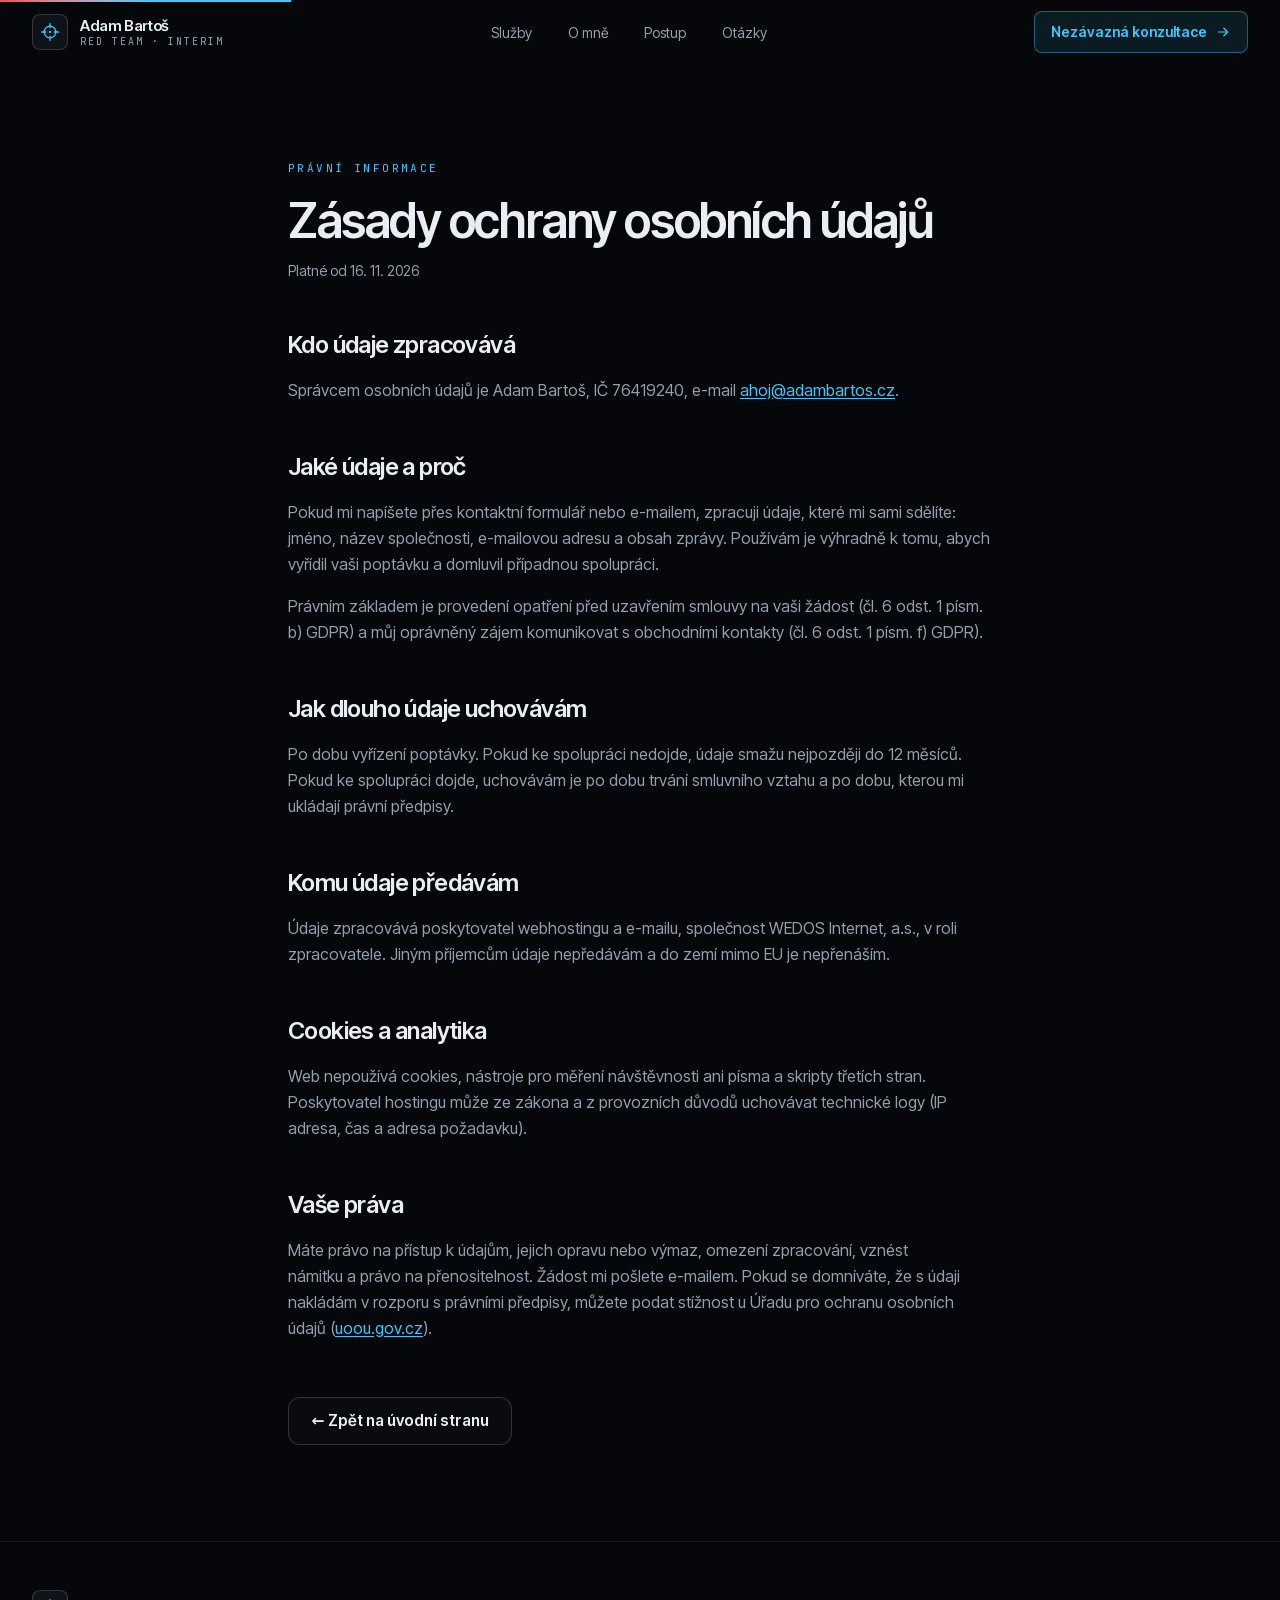
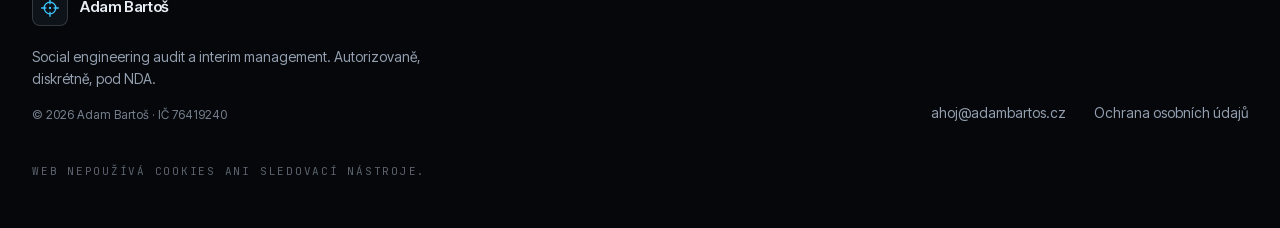
==== commit d7a69fe5: "Deploy: add PHP entry points so security headers apply Co-Authored-By: Claude Sonnet 5.5 <noreply@an" ====
--- a/ochrana-osobnich-udaju/index.html
+++ b/ochrana-osobnich-udaju/index.html
@@ -1 +1 @@
-<!DOCTYPE html><html lang="cs" class="J8CYsa_variable _0YYRla_variable"><head><meta charSet="utf-8"/><meta name="viewport" content="width=device-width, initial-scale=1"/><link rel="preload" href="/_next/static/media/4a0b7dd978568ff2-s.p.3fofz6dws3mg0.woff2" as="font" crossorigin="" type="font/woff2"/><link rel="preload" href="/_next/static/media/53897e768d329f66-s.p.3t6q91iet4nsy.woff2" as="font" crossorigin="" type="font/woff2"/><link rel="preload" href="/_next/static/media/954d21e04331b2ae-s.p.0vfdmo25voy_0.woff2" as="font" crossorigin="" type="font/woff2"/><link rel="preload" href="/_next/static/media/f44e0976e40b7eea-s.p.1e3bxj0ebt1gg.woff2" as="font" crossorigin="" type="font/woff2"/><link rel="stylesheet" href="/_next/static/chunks/3x4ucdatmdgi-.css" data-precedence="next"/><link rel="preload" as="script" fetchPriority="low" href="/_next/static/chunks/1pcw6gskne7pf.js"/><script src="/_next/static/chunks/1wnov70f88xjy.js" async=""></script><script src="/_next/static/chunks/092r-mewpaf3q.js" async=""></script><script src="/_next/static/chunks/0c98xzjfks9hq.js" async=""></script><script src="/_next/static/chunks/turbopack-2u1d16houkiyo.js" async=""></script><script src="/_next/static/chunks/31kqw6ndv7-wl.js" async=""></script><script src="/_next/static/chunks/3zyihjr1-s6hd.js" async=""></script><script src="/_next/static/chunks/3c-2db6nzf1be.js" async=""></script><meta name="next-size-adjust" content=""/><meta name="theme-color" content="#05070a"/><meta name="color-scheme" content="dark"/><title>Ochrana osobních údajů | Adam Bartoš</title><meta name="description" content="Zásady ochrany osobních údajů webu adambartos.cz: kdo údaje zpracovává, k čemu je používá a jaká máte práva."/><meta name="application-name" content="Adam Bartoš"/><link rel="author" href="https://adambartos.cz"/><meta name="author" content="Adam Bartoš"/><meta name="robots" content="index, follow"/><link rel="canonical" href="https://adambartos.cz/ochrana-osobnich-udaju/"/><meta property="og:title" content="Adam Bartoš | Social engineering audit a interim management"/><meta property="og:description" content="Autorizovaný red teaming proti lidskému faktoru (vishing, pretexting, fyzický průnik) a interim management, který zalátá díry v procesech. Diskrétně, pod NDA."/><meta property="og:url" content="https://adambartos.cz/"/><meta property="og:site_name" content="Adam Bartoš"/><meta property="og:locale" content="cs_CZ"/><meta property="og:image" content="https://adambartos.cz/og.png"/><meta property="og:image:width" content="1200"/><meta property="og:image:height" content="630"/><meta property="og:image:alt" content="Adam Bartoš | Social engineering audit a interim management"/><meta property="og:type" content="website"/><meta name="twitter:card" content="summary_large_image"/><meta name="twitter:title" content="Adam Bartoš | Social engineering audit a interim management"/><meta name="twitter:description" content="Autorizovaný red teaming proti lidskému faktoru (vishing, pretexting, fyzický průnik) a interim management, který zalátá díry v procesech. Diskrétně, pod NDA."/><meta name="twitter:image" content="https://adambartos.cz/og.png"/><link rel="icon" href="/favicon.ico?favicon.0xnnucgoh3ojl.ico" sizes="48x48" type="image/x-icon"/><link rel="icon" href="/icon.svg?icon.0t8mmv2vxkd1v.svg" sizes="any" type="image/svg+xml"/><link rel="apple-touch-icon" href="/apple-icon.png?apple-icon.3vr4imb4ni09h.png" sizes="180x180" type="image/png"/><noscript><style>[data-reveal]{opacity:1!important;transform:none!important}</style></noscript><script src="/_next/static/chunks/0cz1d0mv5g_q7.js" noModule=""></script></head><body><div hidden=""><!--$--><!--/$--></div><a href="#obsah" class="sr-only focus:not-sr-only focus:fixed focus:left-4 focus:top-4 focus:z-[70] focus:rounded-lg focus:bg-neon focus:px-4 focus:py-2 focus:font-semibold focus:text-ink-950">Přeskočit na obsah</a><div aria-hidden="true" class="fixed inset-x-0 top-0 z-[60] h-[2px] origin-left bg-gradient-to-r from-alert via-neon to-neon" style="transform:scaleX(0)"></div><header class="fixed inset-x-0 top-0 z-50 border-b transition-colors duration-300 border-transparent bg-transparent"><nav aria-label="Hlavní navigace" class="mx-auto flex h-16 max-w-7xl items-center justify-between px-5 sm:px-8"><a class="group flex items-center gap-3" aria-label="Adam Bartoš, na začátek stránky" href="/#top"><span class="grid size-9 place-items-center rounded-lg border border-line-strong bg-ink-800 text-neon transition-colors group-hover:border-neon/50"><svg width="20" height="20" viewBox="0 0 24 24" fill="none" stroke="currentColor" stroke-width="1.6" stroke-linecap="round" stroke-linejoin="round" aria-hidden="true" focusable="false" class="size-5"><circle cx="12" cy="12" r="7"></circle><path d="M12 2v5M12 17v5M2 12h5M17 12h5"></path><circle cx="12" cy="12" r="1.4" fill="currentColor" stroke="none"></circle></svg></span><span class="flex flex-col leading-none"><span class="text-[15px] font-semibold tracking-tight">Adam Bartoš</span><span class="mt-1 font-mono text-[10px] uppercase tracking-[0.2em] text-muted">red team · interim</span></span></a><ul class="hidden items-center gap-9 md:flex"><li><a href="/#sluzby" class="text-sm text-muted transition-colors hover:text-fg">Služby</a></li><li><a href="/#o-mne" class="text-sm text-muted transition-colors hover:text-fg">O mně</a></li><li><a href="/#proces" class="text-sm text-muted transition-colors hover:text-fg">Postup</a></li><li><a href="/#faq" class="text-sm text-muted transition-colors hover:text-fg">Otázky</a></li></ul><a class="hidden items-center gap-2 rounded-lg border border-neon/40 bg-neon/10 px-4 py-2.5 text-sm font-semibold text-neon transition-colors hover:bg-neon/20 md:inline-flex" href="/#kontakt">Nezávazná konzultace<svg width="20" height="20" viewBox="0 0 24 24" fill="none" stroke="currentColor" stroke-width="1.6" stroke-linecap="round" stroke-linejoin="round" aria-hidden="true" focusable="false" class="size-4"><path d="M5 12h14M13 6l6 6-6 6"></path></svg></a><button type="button" class="grid size-10 place-items-center rounded-lg border border-line-strong text-fg md:hidden" aria-expanded="false" aria-controls="mobilni-menu" aria-label="Otevřít menu"><svg width="20" height="20" viewBox="0 0 24 24" fill="none" stroke="currentColor" stroke-width="1.6" stroke-linecap="round" stroke-linejoin="round" aria-hidden="true" focusable="false"><path d="M4 8h16M4 16h16"></path></svg></button></nav></header><main id="obsah" class="mx-auto max-w-3xl px-5 pb-24 pt-32 sm:px-8 sm:pt-40"><p class="font-mono text-[11px] uppercase tracking-[0.22em] text-neon">Právní informace</p><h1 class="mt-5 text-4xl font-semibold tracking-[-0.03em] sm:text-5xl">Zásady ochrany osobních údajů</h1><p class="mt-4 text-sm text-muted">Platné od 16. 11. 2026</p><h2 class="mt-12 text-xl font-semibold tracking-tight sm:text-2xl">Kdo údaje zpracovává</h2><p class="mt-4 text-pretty leading-relaxed text-muted">Správcem osobních údajů je <!-- -->Adam Bartoš<!-- -->, IČ <!-- -->76419240<!-- -->, e-mail<!-- --> <a class="text-neon underline underline-offset-2" href="mailto:ahoj@adambartos.cz">ahoj@adambartos.cz</a>.</p><h2 class="mt-12 text-xl font-semibold tracking-tight sm:text-2xl">Jaké údaje a proč</h2><p class="mt-4 text-pretty leading-relaxed text-muted">Pokud mi napíšete přes kontaktní formulář nebo e-mailem, zpracuji údaje, které mi sami sdělíte: jméno, název společnosti, e-mailovou adresu a obsah zprávy. Používám je výhradně k tomu, abych vyřídil vaši poptávku a domluvil případnou spolupráci.</p><p class="mt-4 text-pretty leading-relaxed text-muted">Právním základem je provedení opatření před uzavřením smlouvy na vaši žádost (čl. 6 odst. 1 písm. b) GDPR) a můj oprávněný zájem komunikovat s obchodními kontakty (čl. 6 odst. 1 písm. f) GDPR).</p><h2 class="mt-12 text-xl font-semibold tracking-tight sm:text-2xl">Jak dlouho údaje uchovávám</h2><p class="mt-4 text-pretty leading-relaxed text-muted">Po dobu vyřízení poptávky. Pokud ke spolupráci nedojde, údaje smažu nejpozději do 12 měsíců. Pokud ke spolupráci dojde, uchovávám je po dobu trvání smluvního vztahu a po dobu, kterou mi ukládají právní předpisy.</p><h2 class="mt-12 text-xl font-semibold tracking-tight sm:text-2xl">Komu údaje předávám</h2><p class="mt-4 text-pretty leading-relaxed text-muted">Údaje zpracovává poskytovatel webhostingu a e-mailu, společnost WEDOS Internet, a.s., v roli zpracovatele. Jiným příjemcům údaje nepředávám a do zemí mimo EU je nepřenáším.</p><h2 class="mt-12 text-xl font-semibold tracking-tight sm:text-2xl">Cookies a analytika</h2><p class="mt-4 text-pretty leading-relaxed text-muted">Web nepoužívá cookies, nástroje pro měření návštěvnosti ani písma a skripty třetích stran. Poskytovatel hostingu může ze zákona a z provozních důvodů uchovávat technické logy (IP adresa, čas a adresa požadavku).</p><h2 class="mt-12 text-xl font-semibold tracking-tight sm:text-2xl">Vaše práva</h2><p class="mt-4 text-pretty leading-relaxed text-muted">Máte právo na přístup k údajům, jejich opravu nebo výmaz, omezení zpracování, vznést námitku a právo na přenositelnost. Žádost mi pošlete e-mailem. Pokud se domníváte, že s údaji nakládám v rozporu s právními předpisy, můžete podat stížnost u Úřadu pro ochranu osobních údajů (<a class="text-neon underline underline-offset-2" href="https://uoou.gov.cz" target="_blank" rel="noopener noreferrer">uoou.gov.cz</a>).</p><p class="mt-14"><a class="btn btn-ghost" href="/">← Zpět na úvodní stranu</a></p></main><footer class="border-t border-line bg-ink-950 py-12"><div class="mx-auto flex max-w-7xl flex-col gap-8 px-5 sm:px-8 md:flex-row md:items-end md:justify-between"><div><a class="inline-flex items-center gap-3" href="/#top"><span class="grid size-9 place-items-center rounded-lg border border-line-strong bg-ink-800 text-neon"><svg width="20" height="20" viewBox="0 0 24 24" fill="none" stroke="currentColor" stroke-width="1.6" stroke-linecap="round" stroke-linejoin="round" aria-hidden="true" focusable="false" class="size-5"><circle cx="12" cy="12" r="7"></circle><path d="M12 2v5M12 17v5M2 12h5M17 12h5"></path><circle cx="12" cy="12" r="1.4" fill="currentColor" stroke="none"></circle></svg></span><span class="text-[15px] font-semibold tracking-tight">Adam Bartoš</span></a><p class="mt-5 max-w-md text-sm leading-relaxed text-muted">Social engineering audit a interim management. Autorizovaně, diskrétně, pod NDA.</p><p class="mt-4 text-xs text-muted/80">© 2026 Adam Bartoš · IČ 76419240</p></div><ul class="flex flex-wrap items-center gap-x-7 gap-y-3 text-sm text-muted"><li><a href="mailto:ahoj@adambartos.cz" class="transition-colors hover:text-fg">ahoj@adambartos.cz</a></li><li><a href="/ochrana-osobnich-udaju/" class="transition-colors hover:text-fg">Ochrana osobních údajů</a></li></ul></div><p class="mx-auto mt-10 max-w-7xl px-5 font-mono text-[11px] uppercase tracking-[0.16em] text-muted/60 sm:px-8">Web nepoužívá cookies ani sledovací nástroje.</p></footer><!--$--><!--/$--><script id="_R_">(globalThis["TURBOPACK"] || (globalThis["TURBOPACK"] = [])).push({"otherChunks":["static/chunks/1pcw6gskne7pf.js","static/chunks/1wnov70f88xjy.js","static/chunks/092r-mewpaf3q.js","static/chunks/0c98xzjfks9hq.js"],"runtimeModuleIds":[94553]});</script><script src="/_next/static/chunks/1pcw6gskne7pf.js" async=""></script><script>(self.__next_f=self.__next_f||[]).push([0])</script><script>self.__next_f.push([1,"1:\"$Sreact.fragment\"\n3:\"/_next/static/chunks/31kqw6ndv7-wl.js\"\n4:\"/_next/static/chunks/3zyihjr1-s6hd.js\"\n5:I[28739,[\"$3\",\"$4\"],\"Providers\"]\n6:I[80608,[\"$3\",\"$4\"],\"ScrollProgress\"]\n7:I[39756,[\"$3\",\"$4\"],\"default\"]\n8:I[37457,[\"$3\",\"$4\"],\"default\"]\n9:\"/_next/static/chunks/3c-2db6nzf1be.js\"\na:I[13293,[\"$3\",\"$4\",\"$9\"],\"Header\"]\nb:I[22016,[\"$3\",\"$4\",\"$9\"],\"\"]\n19:\"ViewportBoundary\"\n1a:I[97367,[\"$3\",\"$4\"],\"$19\"]\n1c:\"MetadataBoundary\"\n1d:I[97367,[\"$3\",\"$4\"],\"$1c\"]\n1e:\"$Sreact.suspense\"\n20:I[68027,[\"$3\",\"$4\"],\"default\",1]\n:HL[\"/_next/static/chunks/3x4ucdatmdgi-.css\",\"style\"]\n:HL[\"/_next/static/media/4a0b7dd978568ff2-s.p.3fofz6dws3mg0.woff2\",\"font\",{\"crossOrigin\":\"\",\"type\":\"font/woff2\"}]\n:HL[\"/_next/static/media/53897e768d329f66-s.p.3t6q91iet4nsy.woff2\",\"font\",{\"crossOrigin\":\"\",\"type\":\"font/woff2\"}]\n:HL[\"/_next/static/media/954d21e04331b2ae-s.p.0vfdmo25voy_0.woff2\",\"font\",{\"crossOrigin\":\"\",\"type\":\"font/woff2\"}]\n:HL[\"/_next/static/media/f44e0976e40b7eea-s.p.1e3bxj0ebt1gg.woff2\",\"font\",{\"crossOrigin\":\"\",\"type\":\"font/woff2\"}]\n2:[\"$\",\"style\",null,{\"children\":\"[data-reveal]{opacity:1!important;transform:none!important}\"}]\nd:X\n"])</script><script>self.__next_f.push([1,"e:[[\"children\",{\"s\":\"__PAGE__\",\"h\":512,\"d\":{\"r\":[\"$\",\"$1\",\"c\",{\"children\":[[[\"$\",\"$La\",null,{}],[\"$\",\"main\",null,{\"id\":\"obsah\",\"className\":\"mx-auto max-w-3xl px-5 pb-24 pt-32 sm:px-8 sm:pt-40\",\"children\":[[\"$\",\"p\",null,{\"className\":\"font-mono text-[11px] uppercase tracking-[0.22em] text-neon\",\"children\":\"Právní informace\"}],[\"$\",\"h1\",null,{\"className\":\"mt-5 text-4xl font-semibold tracking-[-0.03em] sm:text-5xl\",\"children\":\"Zásady ochrany osobních údajů\"}],[\"$\",\"p\",null,{\"className\":\"mt-4 text-sm text-muted\",\"children\":\"Platné od 16. 11. 2026\"}],[\"$\",\"h2\",null,{\"className\":\"mt-12 text-xl font-semibold tracking-tight sm:text-2xl\",\"children\":\"Kdo údaje zpracovává\"}],[\"$\",\"p\",null,{\"className\":\"mt-4 text-pretty leading-relaxed text-muted\",\"children\":[\"Správcem osobních údajů je \",\"Adam Bartoš\",\", IČ \",\"76419240\",\"\",\", e-mail\",\" \",[\"$\",\"a\",null,{\"className\":\"text-neon underline underline-offset-2\",\"href\":\"mailto:ahoj@adambartos.cz\",\"children\":\"ahoj@adambartos.cz\"}],\".\"]}],[\"$\",\"h2\",null,{\"className\":\"mt-12 text-xl font-semibold tracking-tight sm:text-2xl\",\"children\":\"Jaké údaje a proč\"}],[\"$\",\"p\",null,{\"className\":\"mt-4 text-pretty leading-relaxed text-muted\",\"children\":\"Pokud mi napíšete přes kontaktní formulář nebo e-mailem, zpracuji údaje, které mi sami sdělíte: jméno, název společnosti, e-mailovou adresu a obsah zprávy. Používám je výhradně k tomu, abych vyřídil vaši poptávku a domluvil případnou spolupráci.\"}],[\"$\",\"p\",null,{\"className\":\"mt-4 text-pretty leading-relaxed text-muted\",\"children\":\"Právním základem je provedení opatření před uzavřením smlouvy na vaši žádost (čl. 6 odst. 1 písm. b) GDPR) a můj oprávněný zájem komunikovat s obchodními kontakty (čl. 6 odst. 1 písm. f) GDPR).\"}],[\"$\",\"h2\",null,{\"className\":\"mt-12 text-xl font-semibold tracking-tight sm:text-2xl\",\"children\":\"Jak dlouho údaje uchovávám\"}],[\"$\",\"p\",null,{\"className\":\"mt-4 text-pretty leading-relaxed text-muted\",\"children\":\"Po dobu vyřízení poptávky. Pokud ke spolupráci nedojde, údaje smažu nejpozději do 12 měsíců. Pokud ke spolupráci dojde, uchovávám je po dobu trvání smluvního vztahu a po dobu, kterou mi ukládají právní předpisy.\"}],\"$Lf\",\"$L10\",\"$L11\",\"$L12\",\"$L13\",\"$L14\",\"$L15\"]}],\"$L16\"],[\"$L17\"],\"$L18\"]}],\"p\":false,\"v\":null}}]]\n"])</script><script>self.__next_f.push([1,"c:[[\"children\",{\"s\":\"ochrana-osobnich-udaju\",\"h\":512,\"d\":{\"r\":[\"$\",\"$1\",\"c\",{\"children\":[null,[\"$\",\"$L7\",null,{\"parallelRouterKey\":\"children\",\"error\":\"$undefined\",\"errorStyles\":\"$undefined\",\"errorScripts\":\"$undefined\",\"template\":[\"$\",\"$L8\",null,{}],\"templateStyles\":\"$undefined\",\"templateScripts\":\"$undefined\",\"notFound\":\"$undefined\",\"forbidden\":\"$undefined\",\"unauthorized\":\"$undefined\"}]]}],\"p\":false,\"v\":\"$d\"},\"c\":\"$Qe\"}]]\n"])</script><script>self.__next_f.push([1,"0:{\"P\":null,\"c\":[\"\",\"ochrana-osobnich-udaju\",\"\"],\"q\":\"\",\"i\":false,\"t\":{\"t\":{\"s\":\"\",\"h\":528,\"d\":{\"r\":[\"$\",\"$1\",\"c\",{\"children\":[[[\"$\",\"link\",\"0\",{\"rel\":\"stylesheet\",\"href\":\"/_next/static/chunks/3x4ucdatmdgi-.css\",\"precedence\":\"next\",\"crossOrigin\":\"$undefined\",\"nonce\":\"$undefined\"}],[\"$\",\"script\",\"script-0\",{\"src\":\"/_next/static/chunks/31kqw6ndv7-wl.js\",\"async\":true,\"nonce\":\"$undefined\"}],[\"$\",\"script\",\"script-1\",{\"src\":\"/_next/static/chunks/3zyihjr1-s6hd.js\",\"async\":true,\"nonce\":\"$undefined\"}]],[\"$\",\"html\",null,{\"lang\":\"cs\",\"className\":\"J8CYsa_variable _0YYRla_variable\",\"children\":[[\"$\",\"head\",null,{\"children\":[\"$\",\"noscript\",null,{\"children\":\"$2\"}]}],[\"$\",\"body\",null,{\"children\":[[\"$\",\"a\",null,{\"href\":\"#obsah\",\"className\":\"sr-only focus:not-sr-only focus:fixed focus:left-4 focus:top-4 focus:z-[70] focus:rounded-lg focus:bg-neon focus:px-4 focus:py-2 focus:font-semibold focus:text-ink-950\",\"children\":\"Přeskočit na obsah\"}],[\"$\",\"$L5\",null,{\"children\":[[\"$\",\"$L6\",null,{}],[\"$\",\"$L7\",null,{\"parallelRouterKey\":\"children\",\"error\":\"$undefined\",\"errorStyles\":\"$undefined\",\"errorScripts\":\"$undefined\",\"template\":[\"$\",\"$L8\",null,{}],\"templateStyles\":\"$undefined\",\"templateScripts\":\"$undefined\",\"notFound\":[[[\"$\",\"$La\",null,{}],[\"$\",\"main\",null,{\"id\":\"obsah\",\"className\":\"relative grid min-h-dvh place-items-center overflow-hidden px-5\",\"children\":[[\"$\",\"div\",null,{\"aria-hidden\":true,\"className\":\"bg-grid absolute inset-0\"}],[\"$\",\"div\",null,{\"className\":\"relative text-center\",\"children\":[[\"$\",\"p\",null,{\"className\":\"font-mono text-sm uppercase tracking-[0.3em] text-alert\",\"children\":\"chyba 404\"}],[\"$\",\"h1\",null,{\"className\":\"mt-5 text-balance text-5xl font-semibold tracking-[-0.03em] sm:text-7xl\",\"children\":\"Tady nic není.\"}],[\"$\",\"p\",null,{\"className\":\"mx-auto mt-6 max-w-md text-pretty text-lg text-muted\",\"children\":\"Stránka neexistuje nebo se přestěhovala. Dobrá zpráva: žádný útočník tu nebyl.\"}],[\"$\",\"$Lb\",null,{\"href\":\"/\",\"className\":\"btn btn-primary mt-10\",\"children\":\"Zpět na úvodní stranu\"}]]}]]}]],[]],\"forbidden\":\"$undefined\",\"unauthorized\":\"$undefined\"}]]}]]}]]}]]}],\"p\":false,\"v\":null},\"c\":\"$Qc\"},\"h\":{\"r\":[\"$\",\"$1\",\"h\",{\"children\":[null,[\"$\",\"$L1a\",null,{\"children\":\"$L1b\"}],[\"$\",\"$L1d\",null,{\"children\":[[\"$\",\"div\",null,{\"hidden\":true,\"children\":[\"$\",\"$1e\",null,{\"name\":\"Next.Metadata\",\"children\":\"$L1f\"}]}],null]}],[\"$\",\"meta\",null,{\"name\":\"next-size-adjust\",\"content\":\"\"}]]}],\"p\":false,\"v\":null}},\"m\":\"$undefined\",\"G\":[\"$20\",[[\"$\",\"link\",\"0\",{\"rel\":\"stylesheet\",\"href\":\"/_next/static/chunks/3x4ucdatmdgi-.css\",\"precedence\":\"next\",\"crossOrigin\":\"$undefined\",\"nonce\":\"$undefined\"}]]],\"S\":true,\"r\":\"$undefined\",\"s\":\"$undefined\",\"a\":\"$undefined\",\"l\":\"$undefined\",\"p\":\"$undefined\",\"d\":\"$undefined\",\"b\":\"oOaq7EV7qPPbBfZNdmfyF\"}\n"])</script><script>self.__next_f.push([1,"21:I[97367,[\"$3\",\"$4\"],\"OutletBoundary\"]\nd:C\nf:[\"$\",\"h2\",null,{\"className\":\"mt-12 text-xl font-semibold tracking-tight sm:text-2xl\",\"children\":\"Komu údaje předávám\"}]\n10:[\"$\",\"p\",null,{\"className\":\"mt-4 text-pretty leading-relaxed text-muted\",\"children\":\"Údaje zpracovává poskytovatel webhostingu a e-mailu, společnost WEDOS Internet, a.s., v roli zpracovatele. Jiným příjemcům údaje nepředávám a do zemí mimo EU je nepřenáším.\"}]\n11:[\"$\",\"h2\",null,{\"className\":\"mt-12 text-xl font-semibold tracking-tight sm:text-2xl\",\"children\":\"Cookies a analytika\"}]\n12:[\"$\",\"p\",null,{\"className\":\"mt-4 text-pretty leading-relaxed text-muted\",\"children\":\"Web nepoužívá cookies, nástroje pro měření návštěvnosti ani písma a skripty třetích stran. Poskytovatel hostingu může ze zákona a z provozních důvodů uchovávat technické logy (IP adresa, čas a adresa požadavku).\"}]\n13:[\"$\",\"h2\",null,{\"className\":\"mt-12 text-xl font-semibold tracking-tight sm:text-2xl\",\"children\":\"Vaše práva\"}]\n14:[\"$\",\"p\",null,{\"className\":\"mt-4 text-pretty leading-relaxed text-muted\",\"children\":[\"Máte právo na přístup k údajům, jejich opravu nebo výmaz, omezení zpracování, vznést námitku a právo na přenositelnost. Žádost mi pošlete e-mailem. Pokud se domníváte, že s údaji nakládám v rozporu s právními předpisy, můžete podat stížnost u Úřadu pro ochranu osobních údajů (\",[\"$\",\"a\",null,{\"className\":\"text-neon underline underline-offset-2\",\"href\":\"https://uoou.gov.cz\",\"target\":\"_blank\",\"rel\":\"noopener noreferrer\",\"children\":\"uoou.gov.cz\"}],\").\"]}]\n15:[\"$\",\"p\",null,{\"className\":\"mt-14\",\"children\":[\"$\",\"$Lb\",null,{\"href\":\"/\",\"className\":\"btn btn-ghost\",\"children\":\"← Zpět na úvodní stranu\"}]}]\n"])</script><script>self.__next_f.push([1,"16:[\"$\",\"footer\",null,{\"className\":\"border-t border-line bg-ink-950 py-12\",\"children\":[[\"$\",\"div\",null,{\"className\":\"mx-auto flex max-w-7xl flex-col gap-8 px-5 sm:px-8 md:flex-row md:items-end md:justify-between\",\"children\":[[\"$\",\"div\",null,{\"children\":[[\"$\",\"$Lb\",null,{\"href\":\"/#top\",\"className\":\"inline-flex items-center gap-3\",\"children\":[[\"$\",\"span\",null,{\"className\":\"grid size-9 place-items-center rounded-lg border border-line-strong bg-ink-800 text-neon\",\"children\":[\"$\",\"svg\",null,{\"width\":20,\"height\":20,\"viewBox\":\"0 0 24 24\",\"fill\":\"none\",\"stroke\":\"currentColor\",\"strokeWidth\":1.6,\"strokeLinecap\":\"round\",\"strokeLinejoin\":\"round\",\"aria-hidden\":true,\"focusable\":false,\"className\":\"size-5\",\"children\":[[\"$\",\"circle\",null,{\"cx\":\"12\",\"cy\":\"12\",\"r\":\"7\"}],[\"$\",\"path\",null,{\"d\":\"M12 2v5M12 17v5M2 12h5M17 12h5\"}],[\"$\",\"circle\",null,{\"cx\":\"12\",\"cy\":\"12\",\"r\":\"1.4\",\"fill\":\"currentColor\",\"stroke\":\"none\"}]]}]}],[\"$\",\"span\",null,{\"className\":\"text-[15px] font-semibold tracking-tight\",\"children\":\"Adam Bartoš\"}]]}],[\"$\",\"p\",null,{\"className\":\"mt-5 max-w-md text-sm leading-relaxed text-muted\",\"children\":\"Social engineering audit a interim management. Autorizovaně, diskrétně, pod NDA.\"}],[\"$\",\"p\",null,{\"className\":\"mt-4 text-xs text-muted/80\",\"children\":\"© 2026 Adam Bartoš · IČ 76419240\"}]]}],[\"$\",\"ul\",null,{\"className\":\"flex flex-wrap items-center gap-x-7 gap-y-3 text-sm text-muted\",\"children\":[[\"$\",\"li\",null,{\"children\":[\"$\",\"a\",null,{\"href\":\"mailto:ahoj@adambartos.cz\",\"className\":\"transition-colors hover:text-fg\",\"children\":\"ahoj@adambartos.cz\"}]}],\"\",[\"$\",\"li\",null,{\"children\":[\"$\",\"a\",null,{\"href\":\"/ochrana-osobnich-udaju/\",\"className\":\"transition-colors hover:text-fg\",\"children\":\"Ochrana osobních údajů\"}]}]]}]]}],[\"$\",\"p\",null,{\"className\":\"mx-auto mt-10 max-w-7xl px-5 font-mono text-[11px] uppercase tracking-[0.16em] text-muted/60 sm:px-8\",\"children\":\"Web nepoužívá cookies ani sledovací nástroje.\"}]]}]\n"])</script><script>self.__next_f.push([1,"17:[\"$\",\"script\",\"script-0\",{\"src\":\"/_next/static/chunks/3c-2db6nzf1be.js\",\"async\":true,\"nonce\":\"$undefined\"}]\n18:[\"$\",\"$L21\",null,{\"children\":[\"$\",\"$1e\",null,{\"name\":\"Next.MetadataOutlet\",\"children\":\"$@22\"}]}]\n"])</script><script>self.__next_f.push([1,"1b:[[\"$\",\"meta\",\"0\",{\"charSet\":\"utf-8\"}],[\"$\",\"meta\",\"1\",{\"name\":\"viewport\",\"content\":\"width=device-width, initial-scale=1\"}],[\"$\",\"meta\",\"2\",{\"name\":\"theme-color\",\"content\":\"#05070a\"}],[\"$\",\"meta\",\"3\",{\"name\":\"color-scheme\",\"content\":\"dark\"}]]\n"])</script><script>self.__next_f.push([1,"23:I[27201,[\"$3\",\"$4\"],\"IconMark\"]\n"])</script><script>self.__next_f.push([1,"1f:[[\"$\",\"title\",\"0\",{\"children\":\"Ochrana osobních údajů | Adam Bartoš\"}],[\"$\",\"meta\",\"1\",{\"name\":\"description\",\"content\":\"Zásady ochrany osobních údajů webu adambartos.cz: kdo údaje zpracovává, k čemu je používá a jaká máte práva.\"}],[\"$\",\"meta\",\"2\",{\"name\":\"application-name\",\"content\":\"Adam Bartoš\"}],[\"$\",\"link\",\"3\",{\"rel\":\"author\",\"href\":\"https://adambartos.cz\"}],[\"$\",\"meta\",\"4\",{\"name\":\"author\",\"content\":\"Adam Bartoš\"}],[\"$\",\"meta\",\"5\",{\"name\":\"robots\",\"content\":\"index, follow\"}],[\"$\",\"link\",\"6\",{\"rel\":\"canonical\",\"href\":\"https://adambartos.cz/ochrana-osobnich-udaju/\"}],[\"$\",\"meta\",\"7\",{\"property\":\"og:title\",\"content\":\"Adam Bartoš | Social engineering audit a interim management\"}],[\"$\",\"meta\",\"8\",{\"property\":\"og:description\",\"content\":\"Autorizovaný red teaming proti lidskému faktoru (vishing, pretexting, fyzický průnik) a interim management, který zalátá díry v procesech. Diskrétně, pod NDA.\"}],[\"$\",\"meta\",\"9\",{\"property\":\"og:url\",\"content\":\"https://adambartos.cz/\"}],[\"$\",\"meta\",\"10\",{\"property\":\"og:site_name\",\"content\":\"Adam Bartoš\"}],[\"$\",\"meta\",\"11\",{\"property\":\"og:locale\",\"content\":\"cs_CZ\"}],[\"$\",\"meta\",\"12\",{\"property\":\"og:image\",\"content\":\"https://adambartos.cz/og.png\"}],[\"$\",\"meta\",\"13\",{\"property\":\"og:image:width\",\"content\":\"1200\"}],[\"$\",\"meta\",\"14\",{\"property\":\"og:image:height\",\"content\":\"630\"}],[\"$\",\"meta\",\"15\",{\"property\":\"og:image:alt\",\"content\":\"Adam Bartoš | Social engineering audit a interim management\"}],[\"$\",\"meta\",\"16\",{\"property\":\"og:type\",\"content\":\"website\"}],[\"$\",\"meta\",\"17\",{\"name\":\"twitter:card\",\"content\":\"summary_large_image\"}],[\"$\",\"meta\",\"18\",{\"name\":\"twitter:title\",\"content\":\"Adam Bartoš | Social engineering audit a interim management\"}],[\"$\",\"meta\",\"19\",{\"name\":\"twitter:description\",\"content\":\"Autorizovaný red teaming proti lidskému faktoru (vishing, pretexting, fyzický průnik) a interim management, který zalátá díry v procesech. Diskrétně, pod NDA.\"}],[\"$\",\"meta\",\"20\",{\"name\":\"twitter:image\",\"content\":\"https://adambartos.cz/og.png\"}],[\"$\",\"link\",\"21\",{\"rel\":\"icon\",\"href\":\"/favicon.ico?favicon.0xnnucgoh3ojl.ico\",\"sizes\":\"48x48\",\"type\":\"image/x-icon\"}],[\"$\",\"link\",\"22\",{\"rel\":\"icon\",\"href\":\"/icon.svg?icon.0t8mmv2vxkd1v.svg\",\"sizes\":\"any\",\"type\":\"image/svg+xml\"}],[\"$\",\"link\",\"23\",{\"rel\":\"apple-touch-icon\",\"href\":\"/apple-icon.png?apple-icon.3vr4imb4ni09h.png\",\"sizes\":\"180x180\",\"type\":\"image/png\"}],[\"$\",\"$L23\",\"24\",{}]]\n"])</script><script>self.__next_f.push([1,"22:null\n"])</script></body></html>+<!DOCTYPE html><html lang="cs" class="J8CYsa_variable _0YYRla_variable"><head><meta charSet="utf-8"/><meta name="viewport" content="width=device-width, initial-scale=1"/><link rel="preload" href="/_next/static/media/4a0b7dd978568ff2-s.p.3fofz6dws3mg0.woff2" as="font" crossorigin="" type="font/woff2"/><link rel="preload" href="/_next/static/media/53897e768d329f66-s.p.3t6q91iet4nsy.woff2" as="font" crossorigin="" type="font/woff2"/><link rel="preload" href="/_next/static/media/954d21e04331b2ae-s.p.0vfdmo25voy_0.woff2" as="font" crossorigin="" type="font/woff2"/><link rel="preload" href="/_next/static/media/f44e0976e40b7eea-s.p.1e3bxj0ebt1gg.woff2" as="font" crossorigin="" type="font/woff2"/><link rel="stylesheet" href="/_next/static/chunks/3x4ucdatmdgi-.css" data-precedence="next"/><link rel="preload" as="script" fetchPriority="low" href="/_next/static/chunks/1pcw6gskne7pf.js"/><script src="/_next/static/chunks/1wnov70f88xjy.js" async=""></script><script src="/_next/static/chunks/092r-mewpaf3q.js" async=""></script><script src="/_next/static/chunks/0c98xzjfks9hq.js" async=""></script><script src="/_next/static/chunks/turbopack-2u1d16houkiyo.js" async=""></script><script src="/_next/static/chunks/31kqw6ndv7-wl.js" async=""></script><script src="/_next/static/chunks/3zyihjr1-s6hd.js" async=""></script><script src="/_next/static/chunks/3c-2db6nzf1be.js" async=""></script><meta name="next-size-adjust" content=""/><meta name="theme-color" content="#05070a"/><meta name="color-scheme" content="dark"/><title>Ochrana osobních údajů | Adam Bartoš</title><meta name="description" content="Zásady ochrany osobních údajů webu adambartos.cz: kdo údaje zpracovává, k čemu je používá a jaká máte práva."/><meta name="application-name" content="Adam Bartoš"/><link rel="author" href="https://adambartos.cz"/><meta name="author" content="Adam Bartoš"/><meta name="robots" content="index, follow"/><link rel="canonical" href="https://adambartos.cz/ochrana-osobnich-udaju/"/><meta property="og:title" content="Adam Bartoš | Social engineering audit a interim management"/><meta property="og:description" content="Autorizovaný red teaming proti lidskému faktoru (vishing, pretexting, fyzický průnik) a interim management, který zalátá díry v procesech. Diskrétně, pod NDA."/><meta property="og:url" content="https://adambartos.cz/"/><meta property="og:site_name" content="Adam Bartoš"/><meta property="og:locale" content="cs_CZ"/><meta property="og:image" content="https://adambartos.cz/og.png"/><meta property="og:image:width" content="1200"/><meta property="og:image:height" content="630"/><meta property="og:image:alt" content="Adam Bartoš | Social engineering audit a interim management"/><meta property="og:type" content="website"/><meta name="twitter:card" content="summary_large_image"/><meta name="twitter:title" content="Adam Bartoš | Social engineering audit a interim management"/><meta name="twitter:description" content="Autorizovaný red teaming proti lidskému faktoru (vishing, pretexting, fyzický průnik) a interim management, který zalátá díry v procesech. Diskrétně, pod NDA."/><meta name="twitter:image" content="https://adambartos.cz/og.png"/><link rel="icon" href="/favicon.ico?favicon.0xnnucgoh3ojl.ico" sizes="48x48" type="image/x-icon"/><link rel="icon" href="/icon.svg?icon.0t8mmv2vxkd1v.svg" sizes="any" type="image/svg+xml"/><link rel="apple-touch-icon" href="/apple-icon.png?apple-icon.3vr4imb4ni09h.png" sizes="180x180" type="image/png"/><noscript><style>[data-reveal]{opacity:1!important;transform:none!important}</style></noscript><script src="/_next/static/chunks/0cz1d0mv5g_q7.js" noModule=""></script></head><body><div hidden=""><!--$--><!--/$--></div><a href="#obsah" class="sr-only focus:not-sr-only focus:fixed focus:left-4 focus:top-4 focus:z-[70] focus:rounded-lg focus:bg-neon focus:px-4 focus:py-2 focus:font-semibold focus:text-ink-950">Přeskočit na obsah</a><div aria-hidden="true" class="fixed inset-x-0 top-0 z-[60] h-[2px] origin-left bg-gradient-to-r from-alert via-neon to-neon" style="transform:scaleX(0)"></div><header class="fixed inset-x-0 top-0 z-50 border-b transition-colors duration-300 border-transparent bg-transparent"><nav aria-label="Hlavní navigace" class="mx-auto flex h-16 max-w-7xl items-center justify-between px-5 sm:px-8"><a class="group flex items-center gap-3" aria-label="Adam Bartoš, na začátek stránky" href="/#top"><span class="grid size-9 place-items-center rounded-lg border border-line-strong bg-ink-800 text-neon transition-colors group-hover:border-neon/50"><svg width="20" height="20" viewBox="0 0 24 24" fill="none" stroke="currentColor" stroke-width="1.6" stroke-linecap="round" stroke-linejoin="round" aria-hidden="true" focusable="false" class="size-5"><circle cx="12" cy="12" r="7"></circle><path d="M12 2v5M12 17v5M2 12h5M17 12h5"></path><circle cx="12" cy="12" r="1.4" fill="currentColor" stroke="none"></circle></svg></span><span class="flex flex-col leading-none"><span class="text-[15px] font-semibold tracking-tight">Adam Bartoš</span><span class="mt-1 font-mono text-[10px] uppercase tracking-[0.2em] text-muted">red team · interim</span></span></a><ul class="hidden items-center gap-9 md:flex"><li><a href="/#sluzby" class="text-sm text-muted transition-colors hover:text-fg">Služby</a></li><li><a href="/#o-mne" class="text-sm text-muted transition-colors hover:text-fg">O mně</a></li><li><a href="/#proces" class="text-sm text-muted transition-colors hover:text-fg">Postup</a></li><li><a href="/#faq" class="text-sm text-muted transition-colors hover:text-fg">Otázky</a></li></ul><a class="hidden items-center gap-2 rounded-lg border border-neon/40 bg-neon/10 px-4 py-2.5 text-sm font-semibold text-neon transition-colors hover:bg-neon/20 md:inline-flex" href="/#kontakt">Nezávazná konzultace<svg width="20" height="20" viewBox="0 0 24 24" fill="none" stroke="currentColor" stroke-width="1.6" stroke-linecap="round" stroke-linejoin="round" aria-hidden="true" focusable="false" class="size-4"><path d="M5 12h14M13 6l6 6-6 6"></path></svg></a><button type="button" class="grid size-10 place-items-center rounded-lg border border-line-strong text-fg md:hidden" aria-expanded="false" aria-controls="mobilni-menu" aria-label="Otevřít menu"><svg width="20" height="20" viewBox="0 0 24 24" fill="none" stroke="currentColor" stroke-width="1.6" stroke-linecap="round" stroke-linejoin="round" aria-hidden="true" focusable="false"><path d="M4 8h16M4 16h16"></path></svg></button></nav></header><main id="obsah" class="mx-auto max-w-3xl px-5 pb-24 pt-32 sm:px-8 sm:pt-40"><p class="font-mono text-[11px] uppercase tracking-[0.22em] text-neon">Právní informace</p><h1 class="mt-5 text-4xl font-semibold tracking-[-0.03em] sm:text-5xl">Zásady ochrany osobních údajů</h1><p class="mt-4 text-sm text-muted">Platné od 16. 11. 2026</p><h2 class="mt-12 text-xl font-semibold tracking-tight sm:text-2xl">Kdo údaje zpracovává</h2><p class="mt-4 text-pretty leading-relaxed text-muted">Správcem osobních údajů je <!-- -->Adam Bartoš<!-- -->, IČ <!-- -->76419240<!-- -->, e-mail<!-- --> <a class="text-neon underline underline-offset-2" href="mailto:ahoj@adambartos.cz">ahoj@adambartos.cz</a>.</p><h2 class="mt-12 text-xl font-semibold tracking-tight sm:text-2xl">Jaké údaje a proč</h2><p class="mt-4 text-pretty leading-relaxed text-muted">Pokud mi napíšete přes kontaktní formulář nebo e-mailem, zpracuji údaje, které mi sami sdělíte: jméno, název společnosti, e-mailovou adresu a obsah zprávy. Používám je výhradně k tomu, abych vyřídil vaši poptávku a domluvil případnou spolupráci.</p><p class="mt-4 text-pretty leading-relaxed text-muted">Právním základem je provedení opatření před uzavřením smlouvy na vaši žádost (čl. 6 odst. 1 písm. b) GDPR) a můj oprávněný zájem komunikovat s obchodními kontakty (čl. 6 odst. 1 písm. f) GDPR).</p><h2 class="mt-12 text-xl font-semibold tracking-tight sm:text-2xl">Jak dlouho údaje uchovávám</h2><p class="mt-4 text-pretty leading-relaxed text-muted">Po dobu vyřízení poptávky. Pokud ke spolupráci nedojde, údaje smažu nejpozději do 12 měsíců. Pokud ke spolupráci dojde, uchovávám je po dobu trvání smluvního vztahu a po dobu, kterou mi ukládají právní předpisy.</p><h2 class="mt-12 text-xl font-semibold tracking-tight sm:text-2xl">Komu údaje předávám</h2><p class="mt-4 text-pretty leading-relaxed text-muted">Údaje zpracovává poskytovatel webhostingu a e-mailu, společnost WEDOS Internet, a.s., v roli zpracovatele. Jiným příjemcům údaje nepředávám a do zemí mimo EU je nepřenáším.</p><h2 class="mt-12 text-xl font-semibold tracking-tight sm:text-2xl">Cookies a analytika</h2><p class="mt-4 text-pretty leading-relaxed text-muted">Web nepoužívá cookies, nástroje pro měření návštěvnosti ani písma a skripty třetích stran. Poskytovatel hostingu může ze zákona a z provozních důvodů uchovávat technické logy (IP adresa, čas a adresa požadavku).</p><h2 class="mt-12 text-xl font-semibold tracking-tight sm:text-2xl">Vaše práva</h2><p class="mt-4 text-pretty leading-relaxed text-muted">Máte právo na přístup k údajům, jejich opravu nebo výmaz, omezení zpracování, vznést námitku a právo na přenositelnost. Žádost mi pošlete e-mailem. Pokud se domníváte, že s údaji nakládám v rozporu s právními předpisy, můžete podat stížnost u Úřadu pro ochranu osobních údajů (<a class="text-neon underline underline-offset-2" href="https://uoou.gov.cz" target="_blank" rel="noopener noreferrer">uoou.gov.cz</a>).</p><p class="mt-14"><a class="btn btn-ghost" href="/">← Zpět na úvodní stranu</a></p></main><footer class="border-t border-line bg-ink-950 py-12"><div class="mx-auto flex max-w-7xl flex-col gap-8 px-5 sm:px-8 md:flex-row md:items-end md:justify-between"><div><a class="inline-flex items-center gap-3" href="/#top"><span class="grid size-9 place-items-center rounded-lg border border-line-strong bg-ink-800 text-neon"><svg width="20" height="20" viewBox="0 0 24 24" fill="none" stroke="currentColor" stroke-width="1.6" stroke-linecap="round" stroke-linejoin="round" aria-hidden="true" focusable="false" class="size-5"><circle cx="12" cy="12" r="7"></circle><path d="M12 2v5M12 17v5M2 12h5M17 12h5"></path><circle cx="12" cy="12" r="1.4" fill="currentColor" stroke="none"></circle></svg></span><span class="text-[15px] font-semibold tracking-tight">Adam Bartoš</span></a><p class="mt-5 max-w-md text-sm leading-relaxed text-muted">Social engineering audit a interim management. Autorizovaně, diskrétně, pod NDA.</p><p class="mt-4 text-xs text-muted/80">© 2026 Adam Bartoš · IČ 76419240</p></div><ul class="flex flex-wrap items-center gap-x-7 gap-y-3 text-sm text-muted"><li><a href="mailto:ahoj@adambartos.cz" class="transition-colors hover:text-fg">ahoj@adambartos.cz</a></li><li><a href="/ochrana-osobnich-udaju/" class="transition-colors hover:text-fg">Ochrana osobních údajů</a></li></ul></div><p class="mx-auto mt-10 max-w-7xl px-5 font-mono text-[11px] uppercase tracking-[0.16em] text-muted/60 sm:px-8">Web nepoužívá cookies ani sledovací nástroje.</p></footer><!--$--><!--/$--><script id="_R_">(globalThis["TURBOPACK"] || (globalThis["TURBOPACK"] = [])).push({"otherChunks":["static/chunks/1pcw6gskne7pf.js","static/chunks/1wnov70f88xjy.js","static/chunks/092r-mewpaf3q.js","static/chunks/0c98xzjfks9hq.js"],"runtimeModuleIds":[94553]});</script><script src="/_next/static/chunks/1pcw6gskne7pf.js" async=""></script><script>(self.__next_f=self.__next_f||[]).push([0])</script><script>self.__next_f.push([1,"1:\"$Sreact.fragment\"\n3:\"/_next/static/chunks/31kqw6ndv7-wl.js\"\n4:\"/_next/static/chunks/3zyihjr1-s6hd.js\"\n5:I[28739,[\"$3\",\"$4\"],\"Providers\"]\n6:I[80608,[\"$3\",\"$4\"],\"ScrollProgress\"]\n7:I[39756,[\"$3\",\"$4\"],\"default\"]\n8:I[37457,[\"$3\",\"$4\"],\"default\"]\n9:\"/_next/static/chunks/3c-2db6nzf1be.js\"\na:I[13293,[\"$3\",\"$4\",\"$9\"],\"Header\"]\nb:I[22016,[\"$3\",\"$4\",\"$9\"],\"\"]\n19:\"ViewportBoundary\"\n1a:I[97367,[\"$3\",\"$4\"],\"$19\"]\n1c:\"MetadataBoundary\"\n1d:I[97367,[\"$3\",\"$4\"],\"$1c\"]\n1e:\"$Sreact.suspense\"\n20:I[68027,[\"$3\",\"$4\"],\"default\",1]\n:HL[\"/_next/static/chunks/3x4ucdatmdgi-.css\",\"style\"]\n:HL[\"/_next/static/media/4a0b7dd978568ff2-s.p.3fofz6dws3mg0.woff2\",\"font\",{\"crossOrigin\":\"\",\"type\":\"font/woff2\"}]\n:HL[\"/_next/static/media/53897e768d329f66-s.p.3t6q91iet4nsy.woff2\",\"font\",{\"crossOrigin\":\"\",\"type\":\"font/woff2\"}]\n:HL[\"/_next/static/media/954d21e04331b2ae-s.p.0vfdmo25voy_0.woff2\",\"font\",{\"crossOrigin\":\"\",\"type\":\"font/woff2\"}]\n:HL[\"/_next/static/media/f44e0976e40b7eea-s.p.1e3bxj0ebt1gg.woff2\",\"font\",{\"crossOrigin\":\"\",\"type\":\"font/woff2\"}]\n2:[\"$\",\"style\",null,{\"children\":\"[data-reveal]{opacity:1!important;transform:none!important}\"}]\nd:X\n"])</script><script>self.__next_f.push([1,"e:[[\"children\",{\"s\":\"__PAGE__\",\"h\":512,\"d\":{\"r\":[\"$\",\"$1\",\"c\",{\"children\":[[[\"$\",\"$La\",null,{}],[\"$\",\"main\",null,{\"id\":\"obsah\",\"className\":\"mx-auto max-w-3xl px-5 pb-24 pt-32 sm:px-8 sm:pt-40\",\"children\":[[\"$\",\"p\",null,{\"className\":\"font-mono text-[11px] uppercase tracking-[0.22em] text-neon\",\"children\":\"Právní informace\"}],[\"$\",\"h1\",null,{\"className\":\"mt-5 text-4xl font-semibold tracking-[-0.03em] sm:text-5xl\",\"children\":\"Zásady ochrany osobních údajů\"}],[\"$\",\"p\",null,{\"className\":\"mt-4 text-sm text-muted\",\"children\":\"Platné od 16. 11. 2026\"}],[\"$\",\"h2\",null,{\"className\":\"mt-12 text-xl font-semibold tracking-tight sm:text-2xl\",\"children\":\"Kdo údaje zpracovává\"}],[\"$\",\"p\",null,{\"className\":\"mt-4 text-pretty leading-relaxed text-muted\",\"children\":[\"Správcem osobních údajů je \",\"Adam Bartoš\",\", IČ \",\"76419240\",\"\",\", e-mail\",\" \",[\"$\",\"a\",null,{\"className\":\"text-neon underline underline-offset-2\",\"href\":\"mailto:ahoj@adambartos.cz\",\"children\":\"ahoj@adambartos.cz\"}],\".\"]}],[\"$\",\"h2\",null,{\"className\":\"mt-12 text-xl font-semibold tracking-tight sm:text-2xl\",\"children\":\"Jaké údaje a proč\"}],[\"$\",\"p\",null,{\"className\":\"mt-4 text-pretty leading-relaxed text-muted\",\"children\":\"Pokud mi napíšete přes kontaktní formulář nebo e-mailem, zpracuji údaje, které mi sami sdělíte: jméno, název společnosti, e-mailovou adresu a obsah zprávy. Používám je výhradně k tomu, abych vyřídil vaši poptávku a domluvil případnou spolupráci.\"}],[\"$\",\"p\",null,{\"className\":\"mt-4 text-pretty leading-relaxed text-muted\",\"children\":\"Právním základem je provedení opatření před uzavřením smlouvy na vaši žádost (čl. 6 odst. 1 písm. b) GDPR) a můj oprávněný zájem komunikovat s obchodními kontakty (čl. 6 odst. 1 písm. f) GDPR).\"}],[\"$\",\"h2\",null,{\"className\":\"mt-12 text-xl font-semibold tracking-tight sm:text-2xl\",\"children\":\"Jak dlouho údaje uchovávám\"}],[\"$\",\"p\",null,{\"className\":\"mt-4 text-pretty leading-relaxed text-muted\",\"children\":\"Po dobu vyřízení poptávky. Pokud ke spolupráci nedojde, údaje smažu nejpozději do 12 měsíců. Pokud ke spolupráci dojde, uchovávám je po dobu trvání smluvního vztahu a po dobu, kterou mi ukládají právní předpisy.\"}],\"$Lf\",\"$L10\",\"$L11\",\"$L12\",\"$L13\",\"$L14\",\"$L15\"]}],\"$L16\"],[\"$L17\"],\"$L18\"]}],\"p\":false,\"v\":null}}]]\n"])</script><script>self.__next_f.push([1,"c:[[\"children\",{\"s\":\"ochrana-osobnich-udaju\",\"h\":512,\"d\":{\"r\":[\"$\",\"$1\",\"c\",{\"children\":[null,[\"$\",\"$L7\",null,{\"parallelRouterKey\":\"children\",\"error\":\"$undefined\",\"errorStyles\":\"$undefined\",\"errorScripts\":\"$undefined\",\"template\":[\"$\",\"$L8\",null,{}],\"templateStyles\":\"$undefined\",\"templateScripts\":\"$undefined\",\"notFound\":\"$undefined\",\"forbidden\":\"$undefined\",\"unauthorized\":\"$undefined\"}]]}],\"p\":false,\"v\":\"$d\"},\"c\":\"$Qe\"}]]\n"])</script><script>self.__next_f.push([1,"0:{\"P\":null,\"c\":[\"\",\"ochrana-osobnich-udaju\",\"\"],\"q\":\"\",\"i\":false,\"t\":{\"t\":{\"s\":\"\",\"h\":528,\"d\":{\"r\":[\"$\",\"$1\",\"c\",{\"children\":[[[\"$\",\"link\",\"0\",{\"rel\":\"stylesheet\",\"href\":\"/_next/static/chunks/3x4ucdatmdgi-.css\",\"precedence\":\"next\",\"crossOrigin\":\"$undefined\",\"nonce\":\"$undefined\"}],[\"$\",\"script\",\"script-0\",{\"src\":\"/_next/static/chunks/31kqw6ndv7-wl.js\",\"async\":true,\"nonce\":\"$undefined\"}],[\"$\",\"script\",\"script-1\",{\"src\":\"/_next/static/chunks/3zyihjr1-s6hd.js\",\"async\":true,\"nonce\":\"$undefined\"}]],[\"$\",\"html\",null,{\"lang\":\"cs\",\"className\":\"J8CYsa_variable _0YYRla_variable\",\"children\":[[\"$\",\"head\",null,{\"children\":[\"$\",\"noscript\",null,{\"children\":\"$2\"}]}],[\"$\",\"body\",null,{\"children\":[[\"$\",\"a\",null,{\"href\":\"#obsah\",\"className\":\"sr-only focus:not-sr-only focus:fixed focus:left-4 focus:top-4 focus:z-[70] focus:rounded-lg focus:bg-neon focus:px-4 focus:py-2 focus:font-semibold focus:text-ink-950\",\"children\":\"Přeskočit na obsah\"}],[\"$\",\"$L5\",null,{\"children\":[[\"$\",\"$L6\",null,{}],[\"$\",\"$L7\",null,{\"parallelRouterKey\":\"children\",\"error\":\"$undefined\",\"errorStyles\":\"$undefined\",\"errorScripts\":\"$undefined\",\"template\":[\"$\",\"$L8\",null,{}],\"templateStyles\":\"$undefined\",\"templateScripts\":\"$undefined\",\"notFound\":[[[\"$\",\"$La\",null,{}],[\"$\",\"main\",null,{\"id\":\"obsah\",\"className\":\"relative grid min-h-dvh place-items-center overflow-hidden px-5\",\"children\":[[\"$\",\"div\",null,{\"aria-hidden\":true,\"className\":\"bg-grid absolute inset-0\"}],[\"$\",\"div\",null,{\"className\":\"relative text-center\",\"children\":[[\"$\",\"p\",null,{\"className\":\"font-mono text-sm uppercase tracking-[0.3em] text-alert\",\"children\":\"chyba 404\"}],[\"$\",\"h1\",null,{\"className\":\"mt-5 text-balance text-5xl font-semibold tracking-[-0.03em] sm:text-7xl\",\"children\":\"Tady nic není.\"}],[\"$\",\"p\",null,{\"className\":\"mx-auto mt-6 max-w-md text-pretty text-lg text-muted\",\"children\":\"Stránka neexistuje nebo se přestěhovala. Dobrá zpráva: žádný útočník tu nebyl.\"}],[\"$\",\"$Lb\",null,{\"href\":\"/\",\"className\":\"btn btn-primary mt-10\",\"children\":\"Zpět na úvodní stranu\"}]]}]]}]],[]],\"forbidden\":\"$undefined\",\"unauthorized\":\"$undefined\"}]]}]]}]]}]]}],\"p\":false,\"v\":null},\"c\":\"$Qc\"},\"h\":{\"r\":[\"$\",\"$1\",\"h\",{\"children\":[null,[\"$\",\"$L1a\",null,{\"children\":\"$L1b\"}],[\"$\",\"$L1d\",null,{\"children\":[[\"$\",\"div\",null,{\"hidden\":true,\"children\":[\"$\",\"$1e\",null,{\"name\":\"Next.Metadata\",\"children\":\"$L1f\"}]}],null]}],[\"$\",\"meta\",null,{\"name\":\"next-size-adjust\",\"content\":\"\"}]]}],\"p\":false,\"v\":null}},\"m\":\"$undefined\",\"G\":[\"$20\",[[\"$\",\"link\",\"0\",{\"rel\":\"stylesheet\",\"href\":\"/_next/static/chunks/3x4ucdatmdgi-.css\",\"precedence\":\"next\",\"crossOrigin\":\"$undefined\",\"nonce\":\"$undefined\"}]]],\"S\":true,\"r\":\"$undefined\",\"s\":\"$undefined\",\"a\":\"$undefined\",\"l\":\"$undefined\",\"p\":\"$undefined\",\"d\":\"$undefined\",\"b\":\"imnCDg799gWSIyGVnFbPJ\"}\n"])</script><script>self.__next_f.push([1,"21:I[97367,[\"$3\",\"$4\"],\"OutletBoundary\"]\nd:C\nf:[\"$\",\"h2\",null,{\"className\":\"mt-12 text-xl font-semibold tracking-tight sm:text-2xl\",\"children\":\"Komu údaje předávám\"}]\n10:[\"$\",\"p\",null,{\"className\":\"mt-4 text-pretty leading-relaxed text-muted\",\"children\":\"Údaje zpracovává poskytovatel webhostingu a e-mailu, společnost WEDOS Internet, a.s., v roli zpracovatele. Jiným příjemcům údaje nepředávám a do zemí mimo EU je nepřenáším.\"}]\n11:[\"$\",\"h2\",null,{\"className\":\"mt-12 text-xl font-semibold tracking-tight sm:text-2xl\",\"children\":\"Cookies a analytika\"}]\n12:[\"$\",\"p\",null,{\"className\":\"mt-4 text-pretty leading-relaxed text-muted\",\"children\":\"Web nepoužívá cookies, nástroje pro měření návštěvnosti ani písma a skripty třetích stran. Poskytovatel hostingu může ze zákona a z provozních důvodů uchovávat technické logy (IP adresa, čas a adresa požadavku).\"}]\n13:[\"$\",\"h2\",null,{\"className\":\"mt-12 text-xl font-semibold tracking-tight sm:text-2xl\",\"children\":\"Vaše práva\"}]\n14:[\"$\",\"p\",null,{\"className\":\"mt-4 text-pretty leading-relaxed text-muted\",\"children\":[\"Máte právo na přístup k údajům, jejich opravu nebo výmaz, omezení zpracování, vznést námitku a právo na přenositelnost. Žádost mi pošlete e-mailem. Pokud se domníváte, že s údaji nakládám v rozporu s právními předpisy, můžete podat stížnost u Úřadu pro ochranu osobních údajů (\",[\"$\",\"a\",null,{\"className\":\"text-neon underline underline-offset-2\",\"href\":\"https://uoou.gov.cz\",\"target\":\"_blank\",\"rel\":\"noopener noreferrer\",\"children\":\"uoou.gov.cz\"}],\").\"]}]\n15:[\"$\",\"p\",null,{\"className\":\"mt-14\",\"children\":[\"$\",\"$Lb\",null,{\"href\":\"/\",\"className\":\"btn btn-ghost\",\"children\":\"← Zpět na úvodní stranu\"}]}]\n"])</script><script>self.__next_f.push([1,"16:[\"$\",\"footer\",null,{\"className\":\"border-t border-line bg-ink-950 py-12\",\"children\":[[\"$\",\"div\",null,{\"className\":\"mx-auto flex max-w-7xl flex-col gap-8 px-5 sm:px-8 md:flex-row md:items-end md:justify-between\",\"children\":[[\"$\",\"div\",null,{\"children\":[[\"$\",\"$Lb\",null,{\"href\":\"/#top\",\"className\":\"inline-flex items-center gap-3\",\"children\":[[\"$\",\"span\",null,{\"className\":\"grid size-9 place-items-center rounded-lg border border-line-strong bg-ink-800 text-neon\",\"children\":[\"$\",\"svg\",null,{\"width\":20,\"height\":20,\"viewBox\":\"0 0 24 24\",\"fill\":\"none\",\"stroke\":\"currentColor\",\"strokeWidth\":1.6,\"strokeLinecap\":\"round\",\"strokeLinejoin\":\"round\",\"aria-hidden\":true,\"focusable\":false,\"className\":\"size-5\",\"children\":[[\"$\",\"circle\",null,{\"cx\":\"12\",\"cy\":\"12\",\"r\":\"7\"}],[\"$\",\"path\",null,{\"d\":\"M12 2v5M12 17v5M2 12h5M17 12h5\"}],[\"$\",\"circle\",null,{\"cx\":\"12\",\"cy\":\"12\",\"r\":\"1.4\",\"fill\":\"currentColor\",\"stroke\":\"none\"}]]}]}],[\"$\",\"span\",null,{\"className\":\"text-[15px] font-semibold tracking-tight\",\"children\":\"Adam Bartoš\"}]]}],[\"$\",\"p\",null,{\"className\":\"mt-5 max-w-md text-sm leading-relaxed text-muted\",\"children\":\"Social engineering audit a interim management. Autorizovaně, diskrétně, pod NDA.\"}],[\"$\",\"p\",null,{\"className\":\"mt-4 text-xs text-muted/80\",\"children\":\"© 2026 Adam Bartoš · IČ 76419240\"}]]}],[\"$\",\"ul\",null,{\"className\":\"flex flex-wrap items-center gap-x-7 gap-y-3 text-sm text-muted\",\"children\":[[\"$\",\"li\",null,{\"children\":[\"$\",\"a\",null,{\"href\":\"mailto:ahoj@adambartos.cz\",\"className\":\"transition-colors hover:text-fg\",\"children\":\"ahoj@adambartos.cz\"}]}],\"\",[\"$\",\"li\",null,{\"children\":[\"$\",\"a\",null,{\"href\":\"/ochrana-osobnich-udaju/\",\"className\":\"transition-colors hover:text-fg\",\"children\":\"Ochrana osobních údajů\"}]}]]}]]}],[\"$\",\"p\",null,{\"className\":\"mx-auto mt-10 max-w-7xl px-5 font-mono text-[11px] uppercase tracking-[0.16em] text-muted/60 sm:px-8\",\"children\":\"Web nepoužívá cookies ani sledovací nástroje.\"}]]}]\n"])</script><script>self.__next_f.push([1,"17:[\"$\",\"script\",\"script-0\",{\"src\":\"/_next/static/chunks/3c-2db6nzf1be.js\",\"async\":true,\"nonce\":\"$undefined\"}]\n18:[\"$\",\"$L21\",null,{\"children\":[\"$\",\"$1e\",null,{\"name\":\"Next.MetadataOutlet\",\"children\":\"$@22\"}]}]\n"])</script><script>self.__next_f.push([1,"1b:[[\"$\",\"meta\",\"0\",{\"charSet\":\"utf-8\"}],[\"$\",\"meta\",\"1\",{\"name\":\"viewport\",\"content\":\"width=device-width, initial-scale=1\"}],[\"$\",\"meta\",\"2\",{\"name\":\"theme-color\",\"content\":\"#05070a\"}],[\"$\",\"meta\",\"3\",{\"name\":\"color-scheme\",\"content\":\"dark\"}]]\n"])</script><script>self.__next_f.push([1,"23:I[27201,[\"$3\",\"$4\"],\"IconMark\"]\n"])</script><script>self.__next_f.push([1,"1f:[[\"$\",\"title\",\"0\",{\"children\":\"Ochrana osobních údajů | Adam Bartoš\"}],[\"$\",\"meta\",\"1\",{\"name\":\"description\",\"content\":\"Zásady ochrany osobních údajů webu adambartos.cz: kdo údaje zpracovává, k čemu je používá a jaká máte práva.\"}],[\"$\",\"meta\",\"2\",{\"name\":\"application-name\",\"content\":\"Adam Bartoš\"}],[\"$\",\"link\",\"3\",{\"rel\":\"author\",\"href\":\"https://adambartos.cz\"}],[\"$\",\"meta\",\"4\",{\"name\":\"author\",\"content\":\"Adam Bartoš\"}],[\"$\",\"meta\",\"5\",{\"name\":\"robots\",\"content\":\"index, follow\"}],[\"$\",\"link\",\"6\",{\"rel\":\"canonical\",\"href\":\"https://adambartos.cz/ochrana-osobnich-udaju/\"}],[\"$\",\"meta\",\"7\",{\"property\":\"og:title\",\"content\":\"Adam Bartoš | Social engineering audit a interim management\"}],[\"$\",\"meta\",\"8\",{\"property\":\"og:description\",\"content\":\"Autorizovaný red teaming proti lidskému faktoru (vishing, pretexting, fyzický průnik) a interim management, který zalátá díry v procesech. Diskrétně, pod NDA.\"}],[\"$\",\"meta\",\"9\",{\"property\":\"og:url\",\"content\":\"https://adambartos.cz/\"}],[\"$\",\"meta\",\"10\",{\"property\":\"og:site_name\",\"content\":\"Adam Bartoš\"}],[\"$\",\"meta\",\"11\",{\"property\":\"og:locale\",\"content\":\"cs_CZ\"}],[\"$\",\"meta\",\"12\",{\"property\":\"og:image\",\"content\":\"https://adambartos.cz/og.png\"}],[\"$\",\"meta\",\"13\",{\"property\":\"og:image:width\",\"content\":\"1200\"}],[\"$\",\"meta\",\"14\",{\"property\":\"og:image:height\",\"content\":\"630\"}],[\"$\",\"meta\",\"15\",{\"property\":\"og:image:alt\",\"content\":\"Adam Bartoš | Social engineering audit a interim management\"}],[\"$\",\"meta\",\"16\",{\"property\":\"og:type\",\"content\":\"website\"}],[\"$\",\"meta\",\"17\",{\"name\":\"twitter:card\",\"content\":\"summary_large_image\"}],[\"$\",\"meta\",\"18\",{\"name\":\"twitter:title\",\"content\":\"Adam Bartoš | Social engineering audit a interim management\"}],[\"$\",\"meta\",\"19\",{\"name\":\"twitter:description\",\"content\":\"Autorizovaný red teaming proti lidskému faktoru (vishing, pretexting, fyzický průnik) a interim management, který zalátá díry v procesech. Diskrétně, pod NDA.\"}],[\"$\",\"meta\",\"20\",{\"name\":\"twitter:image\",\"content\":\"https://adambartos.cz/og.png\"}],[\"$\",\"link\",\"21\",{\"rel\":\"icon\",\"href\":\"/favicon.ico?favicon.0xnnucgoh3ojl.ico\",\"sizes\":\"48x48\",\"type\":\"image/x-icon\"}],[\"$\",\"link\",\"22\",{\"rel\":\"icon\",\"href\":\"/icon.svg?icon.0t8mmv2vxkd1v.svg\",\"sizes\":\"any\",\"type\":\"image/svg+xml\"}],[\"$\",\"link\",\"23\",{\"rel\":\"apple-touch-icon\",\"href\":\"/apple-icon.png?apple-icon.3vr4imb4ni09h.png\",\"sizes\":\"180x180\",\"type\":\"image/png\"}],[\"$\",\"$L23\",\"24\",{}]]\n"])</script><script>self.__next_f.push([1,"22:null\n"])</script></body></html>
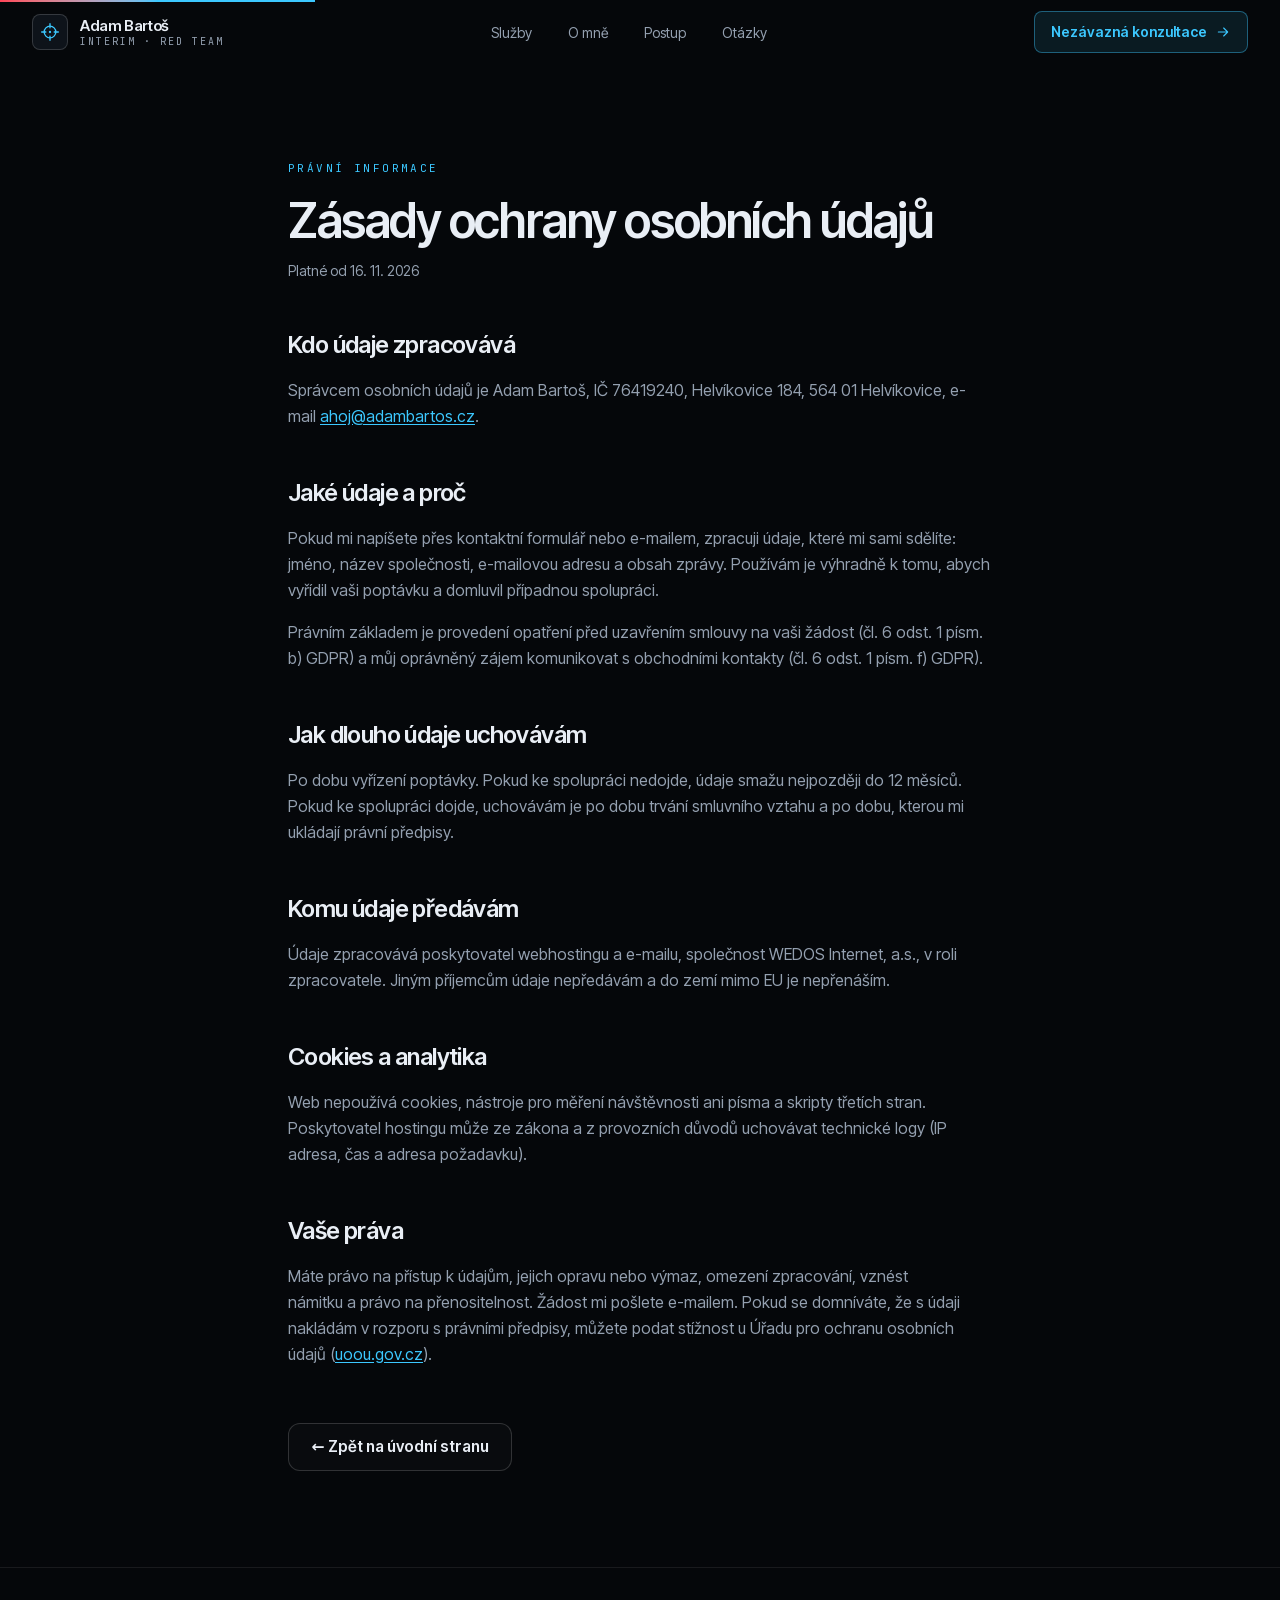
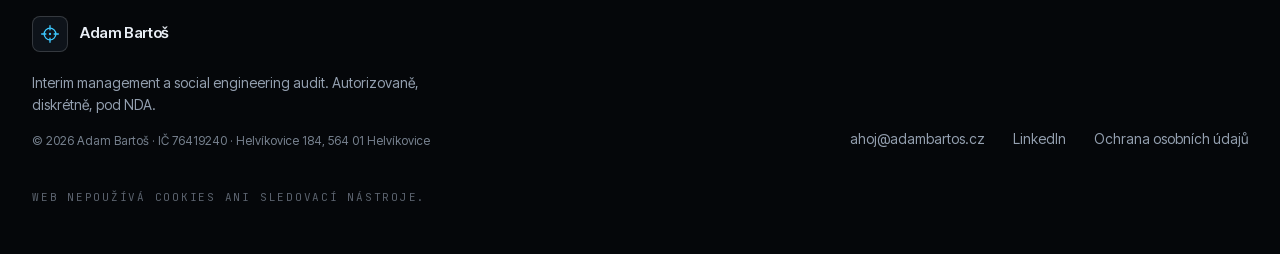
==== commit 31072f3f: "Deploy: interim-first one-pager, sales sections, portrait, LinkedIn, address Static export of adamba" ====
--- a/ochrana-osobnich-udaju/index.html
+++ b/ochrana-osobnich-udaju/index.html
@@ -1 +1 @@
-<!DOCTYPE html><html lang="cs" class="J8CYsa_variable _0YYRla_variable"><head><meta charSet="utf-8"/><meta name="viewport" content="width=device-width, initial-scale=1"/><link rel="preload" href="/_next/static/media/4a0b7dd978568ff2-s.p.3fofz6dws3mg0.woff2" as="font" crossorigin="" type="font/woff2"/><link rel="preload" href="/_next/static/media/53897e768d329f66-s.p.3t6q91iet4nsy.woff2" as="font" crossorigin="" type="font/woff2"/><link rel="preload" href="/_next/static/media/954d21e04331b2ae-s.p.0vfdmo25voy_0.woff2" as="font" crossorigin="" type="font/woff2"/><link rel="preload" href="/_next/static/media/f44e0976e40b7eea-s.p.1e3bxj0ebt1gg.woff2" as="font" crossorigin="" type="font/woff2"/><link rel="stylesheet" href="/_next/static/chunks/3x4ucdatmdgi-.css" data-precedence="next"/><link rel="preload" as="script" fetchPriority="low" href="/_next/static/chunks/1pcw6gskne7pf.js"/><script src="/_next/static/chunks/1wnov70f88xjy.js" async=""></script><script src="/_next/static/chunks/092r-mewpaf3q.js" async=""></script><script src="/_next/static/chunks/0c98xzjfks9hq.js" async=""></script><script src="/_next/static/chunks/turbopack-2u1d16houkiyo.js" async=""></script><script src="/_next/static/chunks/31kqw6ndv7-wl.js" async=""></script><script src="/_next/static/chunks/3zyihjr1-s6hd.js" async=""></script><script src="/_next/static/chunks/3c-2db6nzf1be.js" async=""></script><meta name="next-size-adjust" content=""/><meta name="theme-color" content="#05070a"/><meta name="color-scheme" content="dark"/><title>Ochrana osobních údajů | Adam Bartoš</title><meta name="description" content="Zásady ochrany osobních údajů webu adambartos.cz: kdo údaje zpracovává, k čemu je používá a jaká máte práva."/><meta name="application-name" content="Adam Bartoš"/><link rel="author" href="https://adambartos.cz"/><meta name="author" content="Adam Bartoš"/><meta name="robots" content="index, follow"/><link rel="canonical" href="https://adambartos.cz/ochrana-osobnich-udaju/"/><meta property="og:title" content="Adam Bartoš | Social engineering audit a interim management"/><meta property="og:description" content="Autorizovaný red teaming proti lidskému faktoru (vishing, pretexting, fyzický průnik) a interim management, který zalátá díry v procesech. Diskrétně, pod NDA."/><meta property="og:url" content="https://adambartos.cz/"/><meta property="og:site_name" content="Adam Bartoš"/><meta property="og:locale" content="cs_CZ"/><meta property="og:image" content="https://adambartos.cz/og.png"/><meta property="og:image:width" content="1200"/><meta property="og:image:height" content="630"/><meta property="og:image:alt" content="Adam Bartoš | Social engineering audit a interim management"/><meta property="og:type" content="website"/><meta name="twitter:card" content="summary_large_image"/><meta name="twitter:title" content="Adam Bartoš | Social engineering audit a interim management"/><meta name="twitter:description" content="Autorizovaný red teaming proti lidskému faktoru (vishing, pretexting, fyzický průnik) a interim management, který zalátá díry v procesech. Diskrétně, pod NDA."/><meta name="twitter:image" content="https://adambartos.cz/og.png"/><link rel="icon" href="/favicon.ico?favicon.0xnnucgoh3ojl.ico" sizes="48x48" type="image/x-icon"/><link rel="icon" href="/icon.svg?icon.0t8mmv2vxkd1v.svg" sizes="any" type="image/svg+xml"/><link rel="apple-touch-icon" href="/apple-icon.png?apple-icon.3vr4imb4ni09h.png" sizes="180x180" type="image/png"/><noscript><style>[data-reveal]{opacity:1!important;transform:none!important}</style></noscript><script src="/_next/static/chunks/0cz1d0mv5g_q7.js" noModule=""></script></head><body><div hidden=""><!--$--><!--/$--></div><a href="#obsah" class="sr-only focus:not-sr-only focus:fixed focus:left-4 focus:top-4 focus:z-[70] focus:rounded-lg focus:bg-neon focus:px-4 focus:py-2 focus:font-semibold focus:text-ink-950">Přeskočit na obsah</a><div aria-hidden="true" class="fixed inset-x-0 top-0 z-[60] h-[2px] origin-left bg-gradient-to-r from-alert via-neon to-neon" style="transform:scaleX(0)"></div><header class="fixed inset-x-0 top-0 z-50 border-b transition-colors duration-300 border-transparent bg-transparent"><nav aria-label="Hlavní navigace" class="mx-auto flex h-16 max-w-7xl items-center justify-between px-5 sm:px-8"><a class="group flex items-center gap-3" aria-label="Adam Bartoš, na začátek stránky" href="/#top"><span class="grid size-9 place-items-center rounded-lg border border-line-strong bg-ink-800 text-neon transition-colors group-hover:border-neon/50"><svg width="20" height="20" viewBox="0 0 24 24" fill="none" stroke="currentColor" stroke-width="1.6" stroke-linecap="round" stroke-linejoin="round" aria-hidden="true" focusable="false" class="size-5"><circle cx="12" cy="12" r="7"></circle><path d="M12 2v5M12 17v5M2 12h5M17 12h5"></path><circle cx="12" cy="12" r="1.4" fill="currentColor" stroke="none"></circle></svg></span><span class="flex flex-col leading-none"><span class="text-[15px] font-semibold tracking-tight">Adam Bartoš</span><span class="mt-1 font-mono text-[10px] uppercase tracking-[0.2em] text-muted">red team · interim</span></span></a><ul class="hidden items-center gap-9 md:flex"><li><a href="/#sluzby" class="text-sm text-muted transition-colors hover:text-fg">Služby</a></li><li><a href="/#o-mne" class="text-sm text-muted transition-colors hover:text-fg">O mně</a></li><li><a href="/#proces" class="text-sm text-muted transition-colors hover:text-fg">Postup</a></li><li><a href="/#faq" class="text-sm text-muted transition-colors hover:text-fg">Otázky</a></li></ul><a class="hidden items-center gap-2 rounded-lg border border-neon/40 bg-neon/10 px-4 py-2.5 text-sm font-semibold text-neon transition-colors hover:bg-neon/20 md:inline-flex" href="/#kontakt">Nezávazná konzultace<svg width="20" height="20" viewBox="0 0 24 24" fill="none" stroke="currentColor" stroke-width="1.6" stroke-linecap="round" stroke-linejoin="round" aria-hidden="true" focusable="false" class="size-4"><path d="M5 12h14M13 6l6 6-6 6"></path></svg></a><button type="button" class="grid size-10 place-items-center rounded-lg border border-line-strong text-fg md:hidden" aria-expanded="false" aria-controls="mobilni-menu" aria-label="Otevřít menu"><svg width="20" height="20" viewBox="0 0 24 24" fill="none" stroke="currentColor" stroke-width="1.6" stroke-linecap="round" stroke-linejoin="round" aria-hidden="true" focusable="false"><path d="M4 8h16M4 16h16"></path></svg></button></nav></header><main id="obsah" class="mx-auto max-w-3xl px-5 pb-24 pt-32 sm:px-8 sm:pt-40"><p class="font-mono text-[11px] uppercase tracking-[0.22em] text-neon">Právní informace</p><h1 class="mt-5 text-4xl font-semibold tracking-[-0.03em] sm:text-5xl">Zásady ochrany osobních údajů</h1><p class="mt-4 text-sm text-muted">Platné od 16. 11. 2026</p><h2 class="mt-12 text-xl font-semibold tracking-tight sm:text-2xl">Kdo údaje zpracovává</h2><p class="mt-4 text-pretty leading-relaxed text-muted">Správcem osobních údajů je <!-- -->Adam Bartoš<!-- -->, IČ <!-- -->76419240<!-- -->, e-mail<!-- --> <a class="text-neon underline underline-offset-2" href="mailto:ahoj@adambartos.cz">ahoj@adambartos.cz</a>.</p><h2 class="mt-12 text-xl font-semibold tracking-tight sm:text-2xl">Jaké údaje a proč</h2><p class="mt-4 text-pretty leading-relaxed text-muted">Pokud mi napíšete přes kontaktní formulář nebo e-mailem, zpracuji údaje, které mi sami sdělíte: jméno, název společnosti, e-mailovou adresu a obsah zprávy. Používám je výhradně k tomu, abych vyřídil vaši poptávku a domluvil případnou spolupráci.</p><p class="mt-4 text-pretty leading-relaxed text-muted">Právním základem je provedení opatření před uzavřením smlouvy na vaši žádost (čl. 6 odst. 1 písm. b) GDPR) a můj oprávněný zájem komunikovat s obchodními kontakty (čl. 6 odst. 1 písm. f) GDPR).</p><h2 class="mt-12 text-xl font-semibold tracking-tight sm:text-2xl">Jak dlouho údaje uchovávám</h2><p class="mt-4 text-pretty leading-relaxed text-muted">Po dobu vyřízení poptávky. Pokud ke spolupráci nedojde, údaje smažu nejpozději do 12 měsíců. Pokud ke spolupráci dojde, uchovávám je po dobu trvání smluvního vztahu a po dobu, kterou mi ukládají právní předpisy.</p><h2 class="mt-12 text-xl font-semibold tracking-tight sm:text-2xl">Komu údaje předávám</h2><p class="mt-4 text-pretty leading-relaxed text-muted">Údaje zpracovává poskytovatel webhostingu a e-mailu, společnost WEDOS Internet, a.s., v roli zpracovatele. Jiným příjemcům údaje nepředávám a do zemí mimo EU je nepřenáším.</p><h2 class="mt-12 text-xl font-semibold tracking-tight sm:text-2xl">Cookies a analytika</h2><p class="mt-4 text-pretty leading-relaxed text-muted">Web nepoužívá cookies, nástroje pro měření návštěvnosti ani písma a skripty třetích stran. Poskytovatel hostingu může ze zákona a z provozních důvodů uchovávat technické logy (IP adresa, čas a adresa požadavku).</p><h2 class="mt-12 text-xl font-semibold tracking-tight sm:text-2xl">Vaše práva</h2><p class="mt-4 text-pretty leading-relaxed text-muted">Máte právo na přístup k údajům, jejich opravu nebo výmaz, omezení zpracování, vznést námitku a právo na přenositelnost. Žádost mi pošlete e-mailem. Pokud se domníváte, že s údaji nakládám v rozporu s právními předpisy, můžete podat stížnost u Úřadu pro ochranu osobních údajů (<a class="text-neon underline underline-offset-2" href="https://uoou.gov.cz" target="_blank" rel="noopener noreferrer">uoou.gov.cz</a>).</p><p class="mt-14"><a class="btn btn-ghost" href="/">← Zpět na úvodní stranu</a></p></main><footer class="border-t border-line bg-ink-950 py-12"><div class="mx-auto flex max-w-7xl flex-col gap-8 px-5 sm:px-8 md:flex-row md:items-end md:justify-between"><div><a class="inline-flex items-center gap-3" href="/#top"><span class="grid size-9 place-items-center rounded-lg border border-line-strong bg-ink-800 text-neon"><svg width="20" height="20" viewBox="0 0 24 24" fill="none" stroke="currentColor" stroke-width="1.6" stroke-linecap="round" stroke-linejoin="round" aria-hidden="true" focusable="false" class="size-5"><circle cx="12" cy="12" r="7"></circle><path d="M12 2v5M12 17v5M2 12h5M17 12h5"></path><circle cx="12" cy="12" r="1.4" fill="currentColor" stroke="none"></circle></svg></span><span class="text-[15px] font-semibold tracking-tight">Adam Bartoš</span></a><p class="mt-5 max-w-md text-sm leading-relaxed text-muted">Social engineering audit a interim management. Autorizovaně, diskrétně, pod NDA.</p><p class="mt-4 text-xs text-muted/80">© 2026 Adam Bartoš · IČ 76419240</p></div><ul class="flex flex-wrap items-center gap-x-7 gap-y-3 text-sm text-muted"><li><a href="mailto:ahoj@adambartos.cz" class="transition-colors hover:text-fg">ahoj@adambartos.cz</a></li><li><a href="/ochrana-osobnich-udaju/" class="transition-colors hover:text-fg">Ochrana osobních údajů</a></li></ul></div><p class="mx-auto mt-10 max-w-7xl px-5 font-mono text-[11px] uppercase tracking-[0.16em] text-muted/60 sm:px-8">Web nepoužívá cookies ani sledovací nástroje.</p></footer><!--$--><!--/$--><script id="_R_">(globalThis["TURBOPACK"] || (globalThis["TURBOPACK"] = [])).push({"otherChunks":["static/chunks/1pcw6gskne7pf.js","static/chunks/1wnov70f88xjy.js","static/chunks/092r-mewpaf3q.js","static/chunks/0c98xzjfks9hq.js"],"runtimeModuleIds":[94553]});</script><script src="/_next/static/chunks/1pcw6gskne7pf.js" async=""></script><script>(self.__next_f=self.__next_f||[]).push([0])</script><script>self.__next_f.push([1,"1:\"$Sreact.fragment\"\n3:\"/_next/static/chunks/31kqw6ndv7-wl.js\"\n4:\"/_next/static/chunks/3zyihjr1-s6hd.js\"\n5:I[28739,[\"$3\",\"$4\"],\"Providers\"]\n6:I[80608,[\"$3\",\"$4\"],\"ScrollProgress\"]\n7:I[39756,[\"$3\",\"$4\"],\"default\"]\n8:I[37457,[\"$3\",\"$4\"],\"default\"]\n9:\"/_next/static/chunks/3c-2db6nzf1be.js\"\na:I[13293,[\"$3\",\"$4\",\"$9\"],\"Header\"]\nb:I[22016,[\"$3\",\"$4\",\"$9\"],\"\"]\n19:\"ViewportBoundary\"\n1a:I[97367,[\"$3\",\"$4\"],\"$19\"]\n1c:\"MetadataBoundary\"\n1d:I[97367,[\"$3\",\"$4\"],\"$1c\"]\n1e:\"$Sreact.suspense\"\n20:I[68027,[\"$3\",\"$4\"],\"default\",1]\n:HL[\"/_next/static/chunks/3x4ucdatmdgi-.css\",\"style\"]\n:HL[\"/_next/static/media/4a0b7dd978568ff2-s.p.3fofz6dws3mg0.woff2\",\"font\",{\"crossOrigin\":\"\",\"type\":\"font/woff2\"}]\n:HL[\"/_next/static/media/53897e768d329f66-s.p.3t6q91iet4nsy.woff2\",\"font\",{\"crossOrigin\":\"\",\"type\":\"font/woff2\"}]\n:HL[\"/_next/static/media/954d21e04331b2ae-s.p.0vfdmo25voy_0.woff2\",\"font\",{\"crossOrigin\":\"\",\"type\":\"font/woff2\"}]\n:HL[\"/_next/static/media/f44e0976e40b7eea-s.p.1e3bxj0ebt1gg.woff2\",\"font\",{\"crossOrigin\":\"\",\"type\":\"font/woff2\"}]\n2:[\"$\",\"style\",null,{\"children\":\"[data-reveal]{opacity:1!important;transform:none!important}\"}]\nd:X\n"])</script><script>self.__next_f.push([1,"e:[[\"children\",{\"s\":\"__PAGE__\",\"h\":512,\"d\":{\"r\":[\"$\",\"$1\",\"c\",{\"children\":[[[\"$\",\"$La\",null,{}],[\"$\",\"main\",null,{\"id\":\"obsah\",\"className\":\"mx-auto max-w-3xl px-5 pb-24 pt-32 sm:px-8 sm:pt-40\",\"children\":[[\"$\",\"p\",null,{\"className\":\"font-mono text-[11px] uppercase tracking-[0.22em] text-neon\",\"children\":\"Právní informace\"}],[\"$\",\"h1\",null,{\"className\":\"mt-5 text-4xl font-semibold tracking-[-0.03em] sm:text-5xl\",\"children\":\"Zásady ochrany osobních údajů\"}],[\"$\",\"p\",null,{\"className\":\"mt-4 text-sm text-muted\",\"children\":\"Platné od 16. 11. 2026\"}],[\"$\",\"h2\",null,{\"className\":\"mt-12 text-xl font-semibold tracking-tight sm:text-2xl\",\"children\":\"Kdo údaje zpracovává\"}],[\"$\",\"p\",null,{\"className\":\"mt-4 text-pretty leading-relaxed text-muted\",\"children\":[\"Správcem osobních údajů je \",\"Adam Bartoš\",\", IČ \",\"76419240\",\"\",\", e-mail\",\" \",[\"$\",\"a\",null,{\"className\":\"text-neon underline underline-offset-2\",\"href\":\"mailto:ahoj@adambartos.cz\",\"children\":\"ahoj@adambartos.cz\"}],\".\"]}],[\"$\",\"h2\",null,{\"className\":\"mt-12 text-xl font-semibold tracking-tight sm:text-2xl\",\"children\":\"Jaké údaje a proč\"}],[\"$\",\"p\",null,{\"className\":\"mt-4 text-pretty leading-relaxed text-muted\",\"children\":\"Pokud mi napíšete přes kontaktní formulář nebo e-mailem, zpracuji údaje, které mi sami sdělíte: jméno, název společnosti, e-mailovou adresu a obsah zprávy. Používám je výhradně k tomu, abych vyřídil vaši poptávku a domluvil případnou spolupráci.\"}],[\"$\",\"p\",null,{\"className\":\"mt-4 text-pretty leading-relaxed text-muted\",\"children\":\"Právním základem je provedení opatření před uzavřením smlouvy na vaši žádost (čl. 6 odst. 1 písm. b) GDPR) a můj oprávněný zájem komunikovat s obchodními kontakty (čl. 6 odst. 1 písm. f) GDPR).\"}],[\"$\",\"h2\",null,{\"className\":\"mt-12 text-xl font-semibold tracking-tight sm:text-2xl\",\"children\":\"Jak dlouho údaje uchovávám\"}],[\"$\",\"p\",null,{\"className\":\"mt-4 text-pretty leading-relaxed text-muted\",\"children\":\"Po dobu vyřízení poptávky. Pokud ke spolupráci nedojde, údaje smažu nejpozději do 12 měsíců. Pokud ke spolupráci dojde, uchovávám je po dobu trvání smluvního vztahu a po dobu, kterou mi ukládají právní předpisy.\"}],\"$Lf\",\"$L10\",\"$L11\",\"$L12\",\"$L13\",\"$L14\",\"$L15\"]}],\"$L16\"],[\"$L17\"],\"$L18\"]}],\"p\":false,\"v\":null}}]]\n"])</script><script>self.__next_f.push([1,"c:[[\"children\",{\"s\":\"ochrana-osobnich-udaju\",\"h\":512,\"d\":{\"r\":[\"$\",\"$1\",\"c\",{\"children\":[null,[\"$\",\"$L7\",null,{\"parallelRouterKey\":\"children\",\"error\":\"$undefined\",\"errorStyles\":\"$undefined\",\"errorScripts\":\"$undefined\",\"template\":[\"$\",\"$L8\",null,{}],\"templateStyles\":\"$undefined\",\"templateScripts\":\"$undefined\",\"notFound\":\"$undefined\",\"forbidden\":\"$undefined\",\"unauthorized\":\"$undefined\"}]]}],\"p\":false,\"v\":\"$d\"},\"c\":\"$Qe\"}]]\n"])</script><script>self.__next_f.push([1,"0:{\"P\":null,\"c\":[\"\",\"ochrana-osobnich-udaju\",\"\"],\"q\":\"\",\"i\":false,\"t\":{\"t\":{\"s\":\"\",\"h\":528,\"d\":{\"r\":[\"$\",\"$1\",\"c\",{\"children\":[[[\"$\",\"link\",\"0\",{\"rel\":\"stylesheet\",\"href\":\"/_next/static/chunks/3x4ucdatmdgi-.css\",\"precedence\":\"next\",\"crossOrigin\":\"$undefined\",\"nonce\":\"$undefined\"}],[\"$\",\"script\",\"script-0\",{\"src\":\"/_next/static/chunks/31kqw6ndv7-wl.js\",\"async\":true,\"nonce\":\"$undefined\"}],[\"$\",\"script\",\"script-1\",{\"src\":\"/_next/static/chunks/3zyihjr1-s6hd.js\",\"async\":true,\"nonce\":\"$undefined\"}]],[\"$\",\"html\",null,{\"lang\":\"cs\",\"className\":\"J8CYsa_variable _0YYRla_variable\",\"children\":[[\"$\",\"head\",null,{\"children\":[\"$\",\"noscript\",null,{\"children\":\"$2\"}]}],[\"$\",\"body\",null,{\"children\":[[\"$\",\"a\",null,{\"href\":\"#obsah\",\"className\":\"sr-only focus:not-sr-only focus:fixed focus:left-4 focus:top-4 focus:z-[70] focus:rounded-lg focus:bg-neon focus:px-4 focus:py-2 focus:font-semibold focus:text-ink-950\",\"children\":\"Přeskočit na obsah\"}],[\"$\",\"$L5\",null,{\"children\":[[\"$\",\"$L6\",null,{}],[\"$\",\"$L7\",null,{\"parallelRouterKey\":\"children\",\"error\":\"$undefined\",\"errorStyles\":\"$undefined\",\"errorScripts\":\"$undefined\",\"template\":[\"$\",\"$L8\",null,{}],\"templateStyles\":\"$undefined\",\"templateScripts\":\"$undefined\",\"notFound\":[[[\"$\",\"$La\",null,{}],[\"$\",\"main\",null,{\"id\":\"obsah\",\"className\":\"relative grid min-h-dvh place-items-center overflow-hidden px-5\",\"children\":[[\"$\",\"div\",null,{\"aria-hidden\":true,\"className\":\"bg-grid absolute inset-0\"}],[\"$\",\"div\",null,{\"className\":\"relative text-center\",\"children\":[[\"$\",\"p\",null,{\"className\":\"font-mono text-sm uppercase tracking-[0.3em] text-alert\",\"children\":\"chyba 404\"}],[\"$\",\"h1\",null,{\"className\":\"mt-5 text-balance text-5xl font-semibold tracking-[-0.03em] sm:text-7xl\",\"children\":\"Tady nic není.\"}],[\"$\",\"p\",null,{\"className\":\"mx-auto mt-6 max-w-md text-pretty text-lg text-muted\",\"children\":\"Stránka neexistuje nebo se přestěhovala. Dobrá zpráva: žádný útočník tu nebyl.\"}],[\"$\",\"$Lb\",null,{\"href\":\"/\",\"className\":\"btn btn-primary mt-10\",\"children\":\"Zpět na úvodní stranu\"}]]}]]}]],[]],\"forbidden\":\"$undefined\",\"unauthorized\":\"$undefined\"}]]}]]}]]}]]}],\"p\":false,\"v\":null},\"c\":\"$Qc\"},\"h\":{\"r\":[\"$\",\"$1\",\"h\",{\"children\":[null,[\"$\",\"$L1a\",null,{\"children\":\"$L1b\"}],[\"$\",\"$L1d\",null,{\"children\":[[\"$\",\"div\",null,{\"hidden\":true,\"children\":[\"$\",\"$1e\",null,{\"name\":\"Next.Metadata\",\"children\":\"$L1f\"}]}],null]}],[\"$\",\"meta\",null,{\"name\":\"next-size-adjust\",\"content\":\"\"}]]}],\"p\":false,\"v\":null}},\"m\":\"$undefined\",\"G\":[\"$20\",[[\"$\",\"link\",\"0\",{\"rel\":\"stylesheet\",\"href\":\"/_next/static/chunks/3x4ucdatmdgi-.css\",\"precedence\":\"next\",\"crossOrigin\":\"$undefined\",\"nonce\":\"$undefined\"}]]],\"S\":true,\"r\":\"$undefined\",\"s\":\"$undefined\",\"a\":\"$undefined\",\"l\":\"$undefined\",\"p\":\"$undefined\",\"d\":\"$undefined\",\"b\":\"imnCDg799gWSIyGVnFbPJ\"}\n"])</script><script>self.__next_f.push([1,"21:I[97367,[\"$3\",\"$4\"],\"OutletBoundary\"]\nd:C\nf:[\"$\",\"h2\",null,{\"className\":\"mt-12 text-xl font-semibold tracking-tight sm:text-2xl\",\"children\":\"Komu údaje předávám\"}]\n10:[\"$\",\"p\",null,{\"className\":\"mt-4 text-pretty leading-relaxed text-muted\",\"children\":\"Údaje zpracovává poskytovatel webhostingu a e-mailu, společnost WEDOS Internet, a.s., v roli zpracovatele. Jiným příjemcům údaje nepředávám a do zemí mimo EU je nepřenáším.\"}]\n11:[\"$\",\"h2\",null,{\"className\":\"mt-12 text-xl font-semibold tracking-tight sm:text-2xl\",\"children\":\"Cookies a analytika\"}]\n12:[\"$\",\"p\",null,{\"className\":\"mt-4 text-pretty leading-relaxed text-muted\",\"children\":\"Web nepoužívá cookies, nástroje pro měření návštěvnosti ani písma a skripty třetích stran. Poskytovatel hostingu může ze zákona a z provozních důvodů uchovávat technické logy (IP adresa, čas a adresa požadavku).\"}]\n13:[\"$\",\"h2\",null,{\"className\":\"mt-12 text-xl font-semibold tracking-tight sm:text-2xl\",\"children\":\"Vaše práva\"}]\n14:[\"$\",\"p\",null,{\"className\":\"mt-4 text-pretty leading-relaxed text-muted\",\"children\":[\"Máte právo na přístup k údajům, jejich opravu nebo výmaz, omezení zpracování, vznést námitku a právo na přenositelnost. Žádost mi pošlete e-mailem. Pokud se domníváte, že s údaji nakládám v rozporu s právními předpisy, můžete podat stížnost u Úřadu pro ochranu osobních údajů (\",[\"$\",\"a\",null,{\"className\":\"text-neon underline underline-offset-2\",\"href\":\"https://uoou.gov.cz\",\"target\":\"_blank\",\"rel\":\"noopener noreferrer\",\"children\":\"uoou.gov.cz\"}],\").\"]}]\n15:[\"$\",\"p\",null,{\"className\":\"mt-14\",\"children\":[\"$\",\"$Lb\",null,{\"href\":\"/\",\"className\":\"btn btn-ghost\",\"children\":\"← Zpět na úvodní stranu\"}]}]\n"])</script><script>self.__next_f.push([1,"16:[\"$\",\"footer\",null,{\"className\":\"border-t border-line bg-ink-950 py-12\",\"children\":[[\"$\",\"div\",null,{\"className\":\"mx-auto flex max-w-7xl flex-col gap-8 px-5 sm:px-8 md:flex-row md:items-end md:justify-between\",\"children\":[[\"$\",\"div\",null,{\"children\":[[\"$\",\"$Lb\",null,{\"href\":\"/#top\",\"className\":\"inline-flex items-center gap-3\",\"children\":[[\"$\",\"span\",null,{\"className\":\"grid size-9 place-items-center rounded-lg border border-line-strong bg-ink-800 text-neon\",\"children\":[\"$\",\"svg\",null,{\"width\":20,\"height\":20,\"viewBox\":\"0 0 24 24\",\"fill\":\"none\",\"stroke\":\"currentColor\",\"strokeWidth\":1.6,\"strokeLinecap\":\"round\",\"strokeLinejoin\":\"round\",\"aria-hidden\":true,\"focusable\":false,\"className\":\"size-5\",\"children\":[[\"$\",\"circle\",null,{\"cx\":\"12\",\"cy\":\"12\",\"r\":\"7\"}],[\"$\",\"path\",null,{\"d\":\"M12 2v5M12 17v5M2 12h5M17 12h5\"}],[\"$\",\"circle\",null,{\"cx\":\"12\",\"cy\":\"12\",\"r\":\"1.4\",\"fill\":\"currentColor\",\"stroke\":\"none\"}]]}]}],[\"$\",\"span\",null,{\"className\":\"text-[15px] font-semibold tracking-tight\",\"children\":\"Adam Bartoš\"}]]}],[\"$\",\"p\",null,{\"className\":\"mt-5 max-w-md text-sm leading-relaxed text-muted\",\"children\":\"Social engineering audit a interim management. Autorizovaně, diskrétně, pod NDA.\"}],[\"$\",\"p\",null,{\"className\":\"mt-4 text-xs text-muted/80\",\"children\":\"© 2026 Adam Bartoš · IČ 76419240\"}]]}],[\"$\",\"ul\",null,{\"className\":\"flex flex-wrap items-center gap-x-7 gap-y-3 text-sm text-muted\",\"children\":[[\"$\",\"li\",null,{\"children\":[\"$\",\"a\",null,{\"href\":\"mailto:ahoj@adambartos.cz\",\"className\":\"transition-colors hover:text-fg\",\"children\":\"ahoj@adambartos.cz\"}]}],\"\",[\"$\",\"li\",null,{\"children\":[\"$\",\"a\",null,{\"href\":\"/ochrana-osobnich-udaju/\",\"className\":\"transition-colors hover:text-fg\",\"children\":\"Ochrana osobních údajů\"}]}]]}]]}],[\"$\",\"p\",null,{\"className\":\"mx-auto mt-10 max-w-7xl px-5 font-mono text-[11px] uppercase tracking-[0.16em] text-muted/60 sm:px-8\",\"children\":\"Web nepoužívá cookies ani sledovací nástroje.\"}]]}]\n"])</script><script>self.__next_f.push([1,"17:[\"$\",\"script\",\"script-0\",{\"src\":\"/_next/static/chunks/3c-2db6nzf1be.js\",\"async\":true,\"nonce\":\"$undefined\"}]\n18:[\"$\",\"$L21\",null,{\"children\":[\"$\",\"$1e\",null,{\"name\":\"Next.MetadataOutlet\",\"children\":\"$@22\"}]}]\n"])</script><script>self.__next_f.push([1,"1b:[[\"$\",\"meta\",\"0\",{\"charSet\":\"utf-8\"}],[\"$\",\"meta\",\"1\",{\"name\":\"viewport\",\"content\":\"width=device-width, initial-scale=1\"}],[\"$\",\"meta\",\"2\",{\"name\":\"theme-color\",\"content\":\"#05070a\"}],[\"$\",\"meta\",\"3\",{\"name\":\"color-scheme\",\"content\":\"dark\"}]]\n"])</script><script>self.__next_f.push([1,"23:I[27201,[\"$3\",\"$4\"],\"IconMark\"]\n"])</script><script>self.__next_f.push([1,"1f:[[\"$\",\"title\",\"0\",{\"children\":\"Ochrana osobních údajů | Adam Bartoš\"}],[\"$\",\"meta\",\"1\",{\"name\":\"description\",\"content\":\"Zásady ochrany osobních údajů webu adambartos.cz: kdo údaje zpracovává, k čemu je používá a jaká máte práva.\"}],[\"$\",\"meta\",\"2\",{\"name\":\"application-name\",\"content\":\"Adam Bartoš\"}],[\"$\",\"link\",\"3\",{\"rel\":\"author\",\"href\":\"https://adambartos.cz\"}],[\"$\",\"meta\",\"4\",{\"name\":\"author\",\"content\":\"Adam Bartoš\"}],[\"$\",\"meta\",\"5\",{\"name\":\"robots\",\"content\":\"index, follow\"}],[\"$\",\"link\",\"6\",{\"rel\":\"canonical\",\"href\":\"https://adambartos.cz/ochrana-osobnich-udaju/\"}],[\"$\",\"meta\",\"7\",{\"property\":\"og:title\",\"content\":\"Adam Bartoš | Social engineering audit a interim management\"}],[\"$\",\"meta\",\"8\",{\"property\":\"og:description\",\"content\":\"Autorizovaný red teaming proti lidskému faktoru (vishing, pretexting, fyzický průnik) a interim management, který zalátá díry v procesech. Diskrétně, pod NDA.\"}],[\"$\",\"meta\",\"9\",{\"property\":\"og:url\",\"content\":\"https://adambartos.cz/\"}],[\"$\",\"meta\",\"10\",{\"property\":\"og:site_name\",\"content\":\"Adam Bartoš\"}],[\"$\",\"meta\",\"11\",{\"property\":\"og:locale\",\"content\":\"cs_CZ\"}],[\"$\",\"meta\",\"12\",{\"property\":\"og:image\",\"content\":\"https://adambartos.cz/og.png\"}],[\"$\",\"meta\",\"13\",{\"property\":\"og:image:width\",\"content\":\"1200\"}],[\"$\",\"meta\",\"14\",{\"property\":\"og:image:height\",\"content\":\"630\"}],[\"$\",\"meta\",\"15\",{\"property\":\"og:image:alt\",\"content\":\"Adam Bartoš | Social engineering audit a interim management\"}],[\"$\",\"meta\",\"16\",{\"property\":\"og:type\",\"content\":\"website\"}],[\"$\",\"meta\",\"17\",{\"name\":\"twitter:card\",\"content\":\"summary_large_image\"}],[\"$\",\"meta\",\"18\",{\"name\":\"twitter:title\",\"content\":\"Adam Bartoš | Social engineering audit a interim management\"}],[\"$\",\"meta\",\"19\",{\"name\":\"twitter:description\",\"content\":\"Autorizovaný red teaming proti lidskému faktoru (vishing, pretexting, fyzický průnik) a interim management, který zalátá díry v procesech. Diskrétně, pod NDA.\"}],[\"$\",\"meta\",\"20\",{\"name\":\"twitter:image\",\"content\":\"https://adambartos.cz/og.png\"}],[\"$\",\"link\",\"21\",{\"rel\":\"icon\",\"href\":\"/favicon.ico?favicon.0xnnucgoh3ojl.ico\",\"sizes\":\"48x48\",\"type\":\"image/x-icon\"}],[\"$\",\"link\",\"22\",{\"rel\":\"icon\",\"href\":\"/icon.svg?icon.0t8mmv2vxkd1v.svg\",\"sizes\":\"any\",\"type\":\"image/svg+xml\"}],[\"$\",\"link\",\"23\",{\"rel\":\"apple-touch-icon\",\"href\":\"/apple-icon.png?apple-icon.3vr4imb4ni09h.png\",\"sizes\":\"180x180\",\"type\":\"image/png\"}],[\"$\",\"$L23\",\"24\",{}]]\n"])</script><script>self.__next_f.push([1,"22:null\n"])</script></body></html>+<!DOCTYPE html><html lang="cs" class="J8CYsa_variable _0YYRla_variable"><head><meta charSet="utf-8"/><meta name="viewport" content="width=device-width, initial-scale=1"/><link rel="preload" href="/_next/static/media/4a0b7dd978568ff2-s.p.3fofz6dws3mg0.woff2" as="font" crossorigin="" type="font/woff2"/><link rel="preload" href="/_next/static/media/53897e768d329f66-s.p.3t6q91iet4nsy.woff2" as="font" crossorigin="" type="font/woff2"/><link rel="preload" href="/_next/static/media/954d21e04331b2ae-s.p.0vfdmo25voy_0.woff2" as="font" crossorigin="" type="font/woff2"/><link rel="preload" href="/_next/static/media/f44e0976e40b7eea-s.p.1e3bxj0ebt1gg.woff2" as="font" crossorigin="" type="font/woff2"/><link rel="stylesheet" href="/_next/static/chunks/1ruti_cmp2oaj.css" data-precedence="next"/><link rel="preload" as="script" fetchPriority="low" href="/_next/static/chunks/1pcw6gskne7pf.js"/><script src="/_next/static/chunks/1wnov70f88xjy.js" async=""></script><script src="/_next/static/chunks/092r-mewpaf3q.js" async=""></script><script src="/_next/static/chunks/0c98xzjfks9hq.js" async=""></script><script src="/_next/static/chunks/turbopack-2u1d16houkiyo.js" async=""></script><script src="/_next/static/chunks/31kqw6ndv7-wl.js" async=""></script><script src="/_next/static/chunks/3zyihjr1-s6hd.js" async=""></script><script src="/_next/static/chunks/3vy6yhoogtk2e.js" async=""></script><meta name="next-size-adjust" content=""/><meta name="theme-color" content="#05070a"/><meta name="color-scheme" content="dark"/><title>Ochrana osobních údajů | Adam Bartoš</title><meta name="description" content="Zásady ochrany osobních údajů webu adambartos.cz: kdo údaje zpracovává, k čemu je používá a jaká máte práva."/><meta name="application-name" content="Adam Bartoš"/><link rel="author" href="https://adambartos.cz"/><meta name="author" content="Adam Bartoš"/><meta name="robots" content="index, follow"/><link rel="canonical" href="https://adambartos.cz/ochrana-osobnich-udaju/"/><meta property="og:title" content="Adam Bartoš | Interim management a social engineering audit"/><meta property="og:description" content="Interim a krizový management, který zkrotí chaos v procesech, a autorizovaný audit lidského faktoru (vishing, pretexting). Diskrétně, pod NDA."/><meta property="og:url" content="https://adambartos.cz/"/><meta property="og:site_name" content="Adam Bartoš"/><meta property="og:locale" content="cs_CZ"/><meta property="og:image" content="https://adambartos.cz/og.png"/><meta property="og:image:width" content="1200"/><meta property="og:image:height" content="630"/><meta property="og:image:alt" content="Adam Bartoš | Interim management a social engineering audit"/><meta property="og:type" content="website"/><meta name="twitter:card" content="summary_large_image"/><meta name="twitter:title" content="Adam Bartoš | Interim management a social engineering audit"/><meta name="twitter:description" content="Interim a krizový management, který zkrotí chaos v procesech, a autorizovaný audit lidského faktoru (vishing, pretexting). Diskrétně, pod NDA."/><meta name="twitter:image" content="https://adambartos.cz/og.png"/><link rel="icon" href="/favicon.ico?favicon.0xnnucgoh3ojl.ico" sizes="48x48" type="image/x-icon"/><link rel="icon" href="/icon.svg?icon.0t8mmv2vxkd1v.svg" sizes="any" type="image/svg+xml"/><link rel="apple-touch-icon" href="/apple-icon.png?apple-icon.3vr4imb4ni09h.png" sizes="180x180" type="image/png"/><noscript><style>[data-reveal]{opacity:1!important;transform:none!important}</style></noscript><script src="/_next/static/chunks/0cz1d0mv5g_q7.js" noModule=""></script></head><body><div hidden=""><!--$--><!--/$--></div><a href="#obsah" class="sr-only focus:not-sr-only focus:fixed focus:left-4 focus:top-4 focus:z-[70] focus:rounded-lg focus:bg-neon focus:px-4 focus:py-2 focus:font-semibold focus:text-ink-950">Přeskočit na obsah</a><div aria-hidden="true" class="fixed inset-x-0 top-0 z-[60] h-[2px] origin-left bg-gradient-to-r from-alert via-neon to-neon" style="transform:scaleX(0)"></div><header class="fixed inset-x-0 top-0 z-50 border-b transition-colors duration-300 border-transparent bg-transparent"><nav aria-label="Hlavní navigace" class="mx-auto flex h-16 max-w-7xl items-center justify-between px-5 sm:px-8"><a class="group flex items-center gap-3" aria-label="Adam Bartoš, na začátek stránky" href="/#top"><span class="grid size-9 place-items-center rounded-lg border border-line-strong bg-ink-800 text-neon transition-colors group-hover:border-neon/50"><svg width="20" height="20" viewBox="0 0 24 24" fill="none" stroke="currentColor" stroke-width="1.6" stroke-linecap="round" stroke-linejoin="round" aria-hidden="true" focusable="false" class="size-5"><circle cx="12" cy="12" r="7"></circle><path d="M12 2v5M12 17v5M2 12h5M17 12h5"></path><circle cx="12" cy="12" r="1.4" fill="currentColor" stroke="none"></circle></svg></span><span class="flex flex-col leading-none"><span class="text-[15px] font-semibold tracking-tight">Adam Bartoš</span><span class="mt-1 font-mono text-[10px] uppercase tracking-[0.2em] text-muted">interim · red team</span></span></a><ul class="hidden items-center gap-9 md:flex"><li><a href="/#sluzby" class="text-sm text-muted transition-colors hover:text-fg">Služby</a></li><li><a href="/#o-mne" class="text-sm text-muted transition-colors hover:text-fg">O mně</a></li><li><a href="/#proces" class="text-sm text-muted transition-colors hover:text-fg">Postup</a></li><li><a href="/#faq" class="text-sm text-muted transition-colors hover:text-fg">Otázky</a></li></ul><a class="hidden items-center gap-2 rounded-lg border border-neon/40 bg-neon/10 px-4 py-2.5 text-sm font-semibold text-neon transition-colors hover:bg-neon/20 md:inline-flex" href="/#kontakt">Nezávazná konzultace<svg width="20" height="20" viewBox="0 0 24 24" fill="none" stroke="currentColor" stroke-width="1.6" stroke-linecap="round" stroke-linejoin="round" aria-hidden="true" focusable="false" class="size-4"><path d="M5 12h14M13 6l6 6-6 6"></path></svg></a><button type="button" class="grid size-10 place-items-center rounded-lg border border-line-strong text-fg md:hidden" aria-expanded="false" aria-controls="mobilni-menu" aria-label="Otevřít menu"><svg width="20" height="20" viewBox="0 0 24 24" fill="none" stroke="currentColor" stroke-width="1.6" stroke-linecap="round" stroke-linejoin="round" aria-hidden="true" focusable="false"><path d="M4 8h16M4 16h16"></path></svg></button></nav></header><main id="obsah" class="mx-auto max-w-3xl px-5 pb-24 pt-32 sm:px-8 sm:pt-40"><p class="font-mono text-[11px] uppercase tracking-[0.22em] text-neon">Právní informace</p><h1 class="mt-5 text-4xl font-semibold tracking-[-0.03em] sm:text-5xl">Zásady ochrany osobních údajů</h1><p class="mt-4 text-sm text-muted">Platné od 16. 11. 2026</p><h2 class="mt-12 text-xl font-semibold tracking-tight sm:text-2xl">Kdo údaje zpracovává</h2><p class="mt-4 text-pretty leading-relaxed text-muted">Správcem osobních údajů je <!-- -->Adam Bartoš<!-- -->, IČ <!-- -->76419240<!-- -->, Helvíkovice 184, 564 01 Helvíkovice<!-- -->, e-mail<!-- --> <a class="text-neon underline underline-offset-2" href="mailto:ahoj@adambartos.cz">ahoj@adambartos.cz</a>.</p><h2 class="mt-12 text-xl font-semibold tracking-tight sm:text-2xl">Jaké údaje a proč</h2><p class="mt-4 text-pretty leading-relaxed text-muted">Pokud mi napíšete přes kontaktní formulář nebo e-mailem, zpracuji údaje, které mi sami sdělíte: jméno, název společnosti, e-mailovou adresu a obsah zprávy. Používám je výhradně k tomu, abych vyřídil vaši poptávku a domluvil případnou spolupráci.</p><p class="mt-4 text-pretty leading-relaxed text-muted">Právním základem je provedení opatření před uzavřením smlouvy na vaši žádost (čl. 6 odst. 1 písm. b) GDPR) a můj oprávněný zájem komunikovat s obchodními kontakty (čl. 6 odst. 1 písm. f) GDPR).</p><h2 class="mt-12 text-xl font-semibold tracking-tight sm:text-2xl">Jak dlouho údaje uchovávám</h2><p class="mt-4 text-pretty leading-relaxed text-muted">Po dobu vyřízení poptávky. Pokud ke spolupráci nedojde, údaje smažu nejpozději do 12 měsíců. Pokud ke spolupráci dojde, uchovávám je po dobu trvání smluvního vztahu a po dobu, kterou mi ukládají právní předpisy.</p><h2 class="mt-12 text-xl font-semibold tracking-tight sm:text-2xl">Komu údaje předávám</h2><p class="mt-4 text-pretty leading-relaxed text-muted">Údaje zpracovává poskytovatel webhostingu a e-mailu, společnost WEDOS Internet, a.s., v roli zpracovatele. Jiným příjemcům údaje nepředávám a do zemí mimo EU je nepřenáším.</p><h2 class="mt-12 text-xl font-semibold tracking-tight sm:text-2xl">Cookies a analytika</h2><p class="mt-4 text-pretty leading-relaxed text-muted">Web nepoužívá cookies, nástroje pro měření návštěvnosti ani písma a skripty třetích stran. Poskytovatel hostingu může ze zákona a z provozních důvodů uchovávat technické logy (IP adresa, čas a adresa požadavku).</p><h2 class="mt-12 text-xl font-semibold tracking-tight sm:text-2xl">Vaše práva</h2><p class="mt-4 text-pretty leading-relaxed text-muted">Máte právo na přístup k údajům, jejich opravu nebo výmaz, omezení zpracování, vznést námitku a právo na přenositelnost. Žádost mi pošlete e-mailem. Pokud se domníváte, že s údaji nakládám v rozporu s právními předpisy, můžete podat stížnost u Úřadu pro ochranu osobních údajů (<a class="text-neon underline underline-offset-2" href="https://uoou.gov.cz" target="_blank" rel="noopener noreferrer">uoou.gov.cz</a>).</p><p class="mt-14"><a class="btn btn-ghost" href="/">← Zpět na úvodní stranu</a></p></main><footer class="border-t border-line bg-ink-950 py-12"><div class="mx-auto flex max-w-7xl flex-col gap-8 px-5 sm:px-8 md:flex-row md:items-end md:justify-between"><div><a class="inline-flex items-center gap-3" href="/#top"><span class="grid size-9 place-items-center rounded-lg border border-line-strong bg-ink-800 text-neon"><svg width="20" height="20" viewBox="0 0 24 24" fill="none" stroke="currentColor" stroke-width="1.6" stroke-linecap="round" stroke-linejoin="round" aria-hidden="true" focusable="false" class="size-5"><circle cx="12" cy="12" r="7"></circle><path d="M12 2v5M12 17v5M2 12h5M17 12h5"></path><circle cx="12" cy="12" r="1.4" fill="currentColor" stroke="none"></circle></svg></span><span class="text-[15px] font-semibold tracking-tight">Adam Bartoš</span></a><p class="mt-5 max-w-md text-sm leading-relaxed text-muted">Interim management a social engineering audit. Autorizovaně, diskrétně, pod NDA.</p><p class="mt-4 text-xs text-muted/80">© 2026 Adam Bartoš · IČ 76419240 · Helvíkovice 184, 564 01 Helvíkovice</p></div><ul class="flex flex-wrap items-center gap-x-7 gap-y-3 text-sm text-muted"><li><a href="mailto:ahoj@adambartos.cz" class="transition-colors hover:text-fg">ahoj@adambartos.cz</a></li><li><a href="https://www.linkedin.com/in/adam-bartos-uo/" target="_blank" rel="noopener noreferrer" class="transition-colors hover:text-fg">LinkedIn</a></li><li><a href="/ochrana-osobnich-udaju/" class="transition-colors hover:text-fg">Ochrana osobních údajů</a></li></ul></div><p class="mx-auto mt-10 max-w-7xl px-5 font-mono text-[11px] uppercase tracking-[0.16em] text-muted/60 sm:px-8">Web nepoužívá cookies ani sledovací nástroje.</p></footer><!--$--><!--/$--><script id="_R_">(globalThis["TURBOPACK"] || (globalThis["TURBOPACK"] = [])).push({"otherChunks":["static/chunks/1pcw6gskne7pf.js","static/chunks/1wnov70f88xjy.js","static/chunks/092r-mewpaf3q.js","static/chunks/0c98xzjfks9hq.js"],"runtimeModuleIds":[94553]});</script><script src="/_next/static/chunks/1pcw6gskne7pf.js" async=""></script><script>(self.__next_f=self.__next_f||[]).push([0])</script><script>self.__next_f.push([1,"1:\"$Sreact.fragment\"\n3:\"/_next/static/chunks/31kqw6ndv7-wl.js\"\n4:\"/_next/static/chunks/3zyihjr1-s6hd.js\"\n5:I[28739,[\"$3\",\"$4\"],\"Providers\"]\n6:I[80608,[\"$3\",\"$4\"],\"ScrollProgress\"]\n7:I[39756,[\"$3\",\"$4\"],\"default\"]\n8:I[37457,[\"$3\",\"$4\"],\"default\"]\n9:\"/_next/static/chunks/3vy6yhoogtk2e.js\"\na:I[13293,[\"$3\",\"$4\",\"$9\"],\"Header\"]\nb:I[22016,[\"$3\",\"$4\",\"$9\"],\"\"]\n19:\"ViewportBoundary\"\n1a:I[97367,[\"$3\",\"$4\"],\"$19\"]\n1c:\"MetadataBoundary\"\n1d:I[97367,[\"$3\",\"$4\"],\"$1c\"]\n1e:\"$Sreact.suspense\"\n20:I[68027,[\"$3\",\"$4\"],\"default\",1]\n:HL[\"/_next/static/chunks/1ruti_cmp2oaj.css\",\"style\"]\n:HL[\"/_next/static/media/4a0b7dd978568ff2-s.p.3fofz6dws3mg0.woff2\",\"font\",{\"crossOrigin\":\"\",\"type\":\"font/woff2\"}]\n:HL[\"/_next/static/media/53897e768d329f66-s.p.3t6q91iet4nsy.woff2\",\"font\",{\"crossOrigin\":\"\",\"type\":\"font/woff2\"}]\n:HL[\"/_next/static/media/954d21e04331b2ae-s.p.0vfdmo25voy_0.woff2\",\"font\",{\"crossOrigin\":\"\",\"type\":\"font/woff2\"}]\n:HL[\"/_next/static/media/f44e0976e40b7eea-s.p.1e3bxj0ebt1gg.woff2\",\"font\",{\"crossOrigin\":\"\",\"type\":\"font/woff2\"}]\n2:[\"$\",\"style\",null,{\"children\":\"[data-reveal]{opacity:1!important;transform:none!important}\"}]\nd:X\n"])</script><script>self.__next_f.push([1,"e:[[\"children\",{\"s\":\"__PAGE__\",\"h\":512,\"d\":{\"r\":[\"$\",\"$1\",\"c\",{\"children\":[[[\"$\",\"$La\",null,{}],[\"$\",\"main\",null,{\"id\":\"obsah\",\"className\":\"mx-auto max-w-3xl px-5 pb-24 pt-32 sm:px-8 sm:pt-40\",\"children\":[[\"$\",\"p\",null,{\"className\":\"font-mono text-[11px] uppercase tracking-[0.22em] text-neon\",\"children\":\"Právní informace\"}],[\"$\",\"h1\",null,{\"className\":\"mt-5 text-4xl font-semibold tracking-[-0.03em] sm:text-5xl\",\"children\":\"Zásady ochrany osobních údajů\"}],[\"$\",\"p\",null,{\"className\":\"mt-4 text-sm text-muted\",\"children\":\"Platné od 16. 11. 2026\"}],[\"$\",\"h2\",null,{\"className\":\"mt-12 text-xl font-semibold tracking-tight sm:text-2xl\",\"children\":\"Kdo údaje zpracovává\"}],[\"$\",\"p\",null,{\"className\":\"mt-4 text-pretty leading-relaxed text-muted\",\"children\":[\"Správcem osobních údajů je \",\"Adam Bartoš\",\", IČ \",\"76419240\",\", Helvíkovice 184, 564 01 Helvíkovice\",\", e-mail\",\" \",[\"$\",\"a\",null,{\"className\":\"text-neon underline underline-offset-2\",\"href\":\"mailto:ahoj@adambartos.cz\",\"children\":\"ahoj@adambartos.cz\"}],\".\"]}],[\"$\",\"h2\",null,{\"className\":\"mt-12 text-xl font-semibold tracking-tight sm:text-2xl\",\"children\":\"Jaké údaje a proč\"}],[\"$\",\"p\",null,{\"className\":\"mt-4 text-pretty leading-relaxed text-muted\",\"children\":\"Pokud mi napíšete přes kontaktní formulář nebo e-mailem, zpracuji údaje, které mi sami sdělíte: jméno, název společnosti, e-mailovou adresu a obsah zprávy. Používám je výhradně k tomu, abych vyřídil vaši poptávku a domluvil případnou spolupráci.\"}],[\"$\",\"p\",null,{\"className\":\"mt-4 text-pretty leading-relaxed text-muted\",\"children\":\"Právním základem je provedení opatření před uzavřením smlouvy na vaši žádost (čl. 6 odst. 1 písm. b) GDPR) a můj oprávněný zájem komunikovat s obchodními kontakty (čl. 6 odst. 1 písm. f) GDPR).\"}],[\"$\",\"h2\",null,{\"className\":\"mt-12 text-xl font-semibold tracking-tight sm:text-2xl\",\"children\":\"Jak dlouho údaje uchovávám\"}],[\"$\",\"p\",null,{\"className\":\"mt-4 text-pretty leading-relaxed text-muted\",\"children\":\"Po dobu vyřízení poptávky. Pokud ke spolupráci nedojde, údaje smažu nejpozději do 12 měsíců. Pokud ke spolupráci dojde, uchovávám je po dobu trvání smluvního vztahu a po dobu, kterou mi ukládají právní předpisy.\"}],\"$Lf\",\"$L10\",\"$L11\",\"$L12\",\"$L13\",\"$L14\",\"$L15\"]}],\"$L16\"],[\"$L17\"],\"$L18\"]}],\"p\":false,\"v\":null}}]]\n"])</script><script>self.__next_f.push([1,"c:[[\"children\",{\"s\":\"ochrana-osobnich-udaju\",\"h\":512,\"d\":{\"r\":[\"$\",\"$1\",\"c\",{\"children\":[null,[\"$\",\"$L7\",null,{\"parallelRouterKey\":\"children\",\"error\":\"$undefined\",\"errorStyles\":\"$undefined\",\"errorScripts\":\"$undefined\",\"template\":[\"$\",\"$L8\",null,{}],\"templateStyles\":\"$undefined\",\"templateScripts\":\"$undefined\",\"notFound\":\"$undefined\",\"forbidden\":\"$undefined\",\"unauthorized\":\"$undefined\"}]]}],\"p\":false,\"v\":\"$d\"},\"c\":\"$Qe\"}]]\n"])</script><script>self.__next_f.push([1,"0:{\"P\":null,\"c\":[\"\",\"ochrana-osobnich-udaju\",\"\"],\"q\":\"\",\"i\":false,\"t\":{\"t\":{\"s\":\"\",\"h\":528,\"d\":{\"r\":[\"$\",\"$1\",\"c\",{\"children\":[[[\"$\",\"link\",\"0\",{\"rel\":\"stylesheet\",\"href\":\"/_next/static/chunks/1ruti_cmp2oaj.css\",\"precedence\":\"next\",\"crossOrigin\":\"$undefined\",\"nonce\":\"$undefined\"}],[\"$\",\"script\",\"script-0\",{\"src\":\"/_next/static/chunks/31kqw6ndv7-wl.js\",\"async\":true,\"nonce\":\"$undefined\"}],[\"$\",\"script\",\"script-1\",{\"src\":\"/_next/static/chunks/3zyihjr1-s6hd.js\",\"async\":true,\"nonce\":\"$undefined\"}]],[\"$\",\"html\",null,{\"lang\":\"cs\",\"className\":\"J8CYsa_variable _0YYRla_variable\",\"children\":[[\"$\",\"head\",null,{\"children\":[\"$\",\"noscript\",null,{\"children\":\"$2\"}]}],[\"$\",\"body\",null,{\"children\":[[\"$\",\"a\",null,{\"href\":\"#obsah\",\"className\":\"sr-only focus:not-sr-only focus:fixed focus:left-4 focus:top-4 focus:z-[70] focus:rounded-lg focus:bg-neon focus:px-4 focus:py-2 focus:font-semibold focus:text-ink-950\",\"children\":\"Přeskočit na obsah\"}],[\"$\",\"$L5\",null,{\"children\":[[\"$\",\"$L6\",null,{}],[\"$\",\"$L7\",null,{\"parallelRouterKey\":\"children\",\"error\":\"$undefined\",\"errorStyles\":\"$undefined\",\"errorScripts\":\"$undefined\",\"template\":[\"$\",\"$L8\",null,{}],\"templateStyles\":\"$undefined\",\"templateScripts\":\"$undefined\",\"notFound\":[[[\"$\",\"$La\",null,{}],[\"$\",\"main\",null,{\"id\":\"obsah\",\"className\":\"relative grid min-h-dvh place-items-center overflow-hidden px-5\",\"children\":[[\"$\",\"div\",null,{\"aria-hidden\":true,\"className\":\"bg-grid absolute inset-0\"}],[\"$\",\"div\",null,{\"className\":\"relative text-center\",\"children\":[[\"$\",\"p\",null,{\"className\":\"font-mono text-sm uppercase tracking-[0.3em] text-alert\",\"children\":\"chyba 404\"}],[\"$\",\"h1\",null,{\"className\":\"mt-5 text-balance text-5xl font-semibold tracking-[-0.03em] sm:text-7xl\",\"children\":\"Tady nic není.\"}],[\"$\",\"p\",null,{\"className\":\"mx-auto mt-6 max-w-md text-pretty text-lg text-muted\",\"children\":\"Stránka neexistuje nebo se přestěhovala. Dobrá zpráva: žádný útočník tu nebyl.\"}],[\"$\",\"$Lb\",null,{\"href\":\"/\",\"className\":\"btn btn-primary mt-10\",\"children\":\"Zpět na úvodní stranu\"}]]}]]}]],[]],\"forbidden\":\"$undefined\",\"unauthorized\":\"$undefined\"}]]}]]}]]}]]}],\"p\":false,\"v\":null},\"c\":\"$Qc\"},\"h\":{\"r\":[\"$\",\"$1\",\"h\",{\"children\":[null,[\"$\",\"$L1a\",null,{\"children\":\"$L1b\"}],[\"$\",\"$L1d\",null,{\"children\":[[\"$\",\"div\",null,{\"hidden\":true,\"children\":[\"$\",\"$1e\",null,{\"name\":\"Next.Metadata\",\"children\":\"$L1f\"}]}],null]}],[\"$\",\"meta\",null,{\"name\":\"next-size-adjust\",\"content\":\"\"}]]}],\"p\":false,\"v\":null}},\"m\":\"$undefined\",\"G\":[\"$20\",[[\"$\",\"link\",\"0\",{\"rel\":\"stylesheet\",\"href\":\"/_next/static/chunks/1ruti_cmp2oaj.css\",\"precedence\":\"next\",\"crossOrigin\":\"$undefined\",\"nonce\":\"$undefined\"}]]],\"S\":true,\"r\":\"$undefined\",\"s\":\"$undefined\",\"a\":\"$undefined\",\"l\":\"$undefined\",\"p\":\"$undefined\",\"d\":\"$undefined\",\"b\":\"m0PFMeF_yBa4LlvsIr14d\"}\n"])</script><script>self.__next_f.push([1,"21:I[97367,[\"$3\",\"$4\"],\"OutletBoundary\"]\nd:C\nf:[\"$\",\"h2\",null,{\"className\":\"mt-12 text-xl font-semibold tracking-tight sm:text-2xl\",\"children\":\"Komu údaje předávám\"}]\n10:[\"$\",\"p\",null,{\"className\":\"mt-4 text-pretty leading-relaxed text-muted\",\"children\":\"Údaje zpracovává poskytovatel webhostingu a e-mailu, společnost WEDOS Internet, a.s., v roli zpracovatele. Jiným příjemcům údaje nepředávám a do zemí mimo EU je nepřenáším.\"}]\n11:[\"$\",\"h2\",null,{\"className\":\"mt-12 text-xl font-semibold tracking-tight sm:text-2xl\",\"children\":\"Cookies a analytika\"}]\n12:[\"$\",\"p\",null,{\"className\":\"mt-4 text-pretty leading-relaxed text-muted\",\"children\":\"Web nepoužívá cookies, nástroje pro měření návštěvnosti ani písma a skripty třetích stran. Poskytovatel hostingu může ze zákona a z provozních důvodů uchovávat technické logy (IP adresa, čas a adresa požadavku).\"}]\n13:[\"$\",\"h2\",null,{\"className\":\"mt-12 text-xl font-semibold tracking-tight sm:text-2xl\",\"children\":\"Vaše práva\"}]\n14:[\"$\",\"p\",null,{\"className\":\"mt-4 text-pretty leading-relaxed text-muted\",\"children\":[\"Máte právo na přístup k údajům, jejich opravu nebo výmaz, omezení zpracování, vznést námitku a právo na přenositelnost. Žádost mi pošlete e-mailem. Pokud se domníváte, že s údaji nakládám v rozporu s právními předpisy, můžete podat stížnost u Úřadu pro ochranu osobních údajů (\",[\"$\",\"a\",null,{\"className\":\"text-neon underline underline-offset-2\",\"href\":\"https://uoou.gov.cz\",\"target\":\"_blank\",\"rel\":\"noopener noreferrer\",\"children\":\"uoou.gov.cz\"}],\").\"]}]\n15:[\"$\",\"p\",null,{\"className\":\"mt-14\",\"children\":[\"$\",\"$Lb\",null,{\"href\":\"/\",\"className\":\"btn btn-ghost\",\"children\":\"← Zpět na úvodní stranu\"}]}]\n"])</script><script>self.__next_f.push([1,"16:[\"$\",\"footer\",null,{\"className\":\"border-t border-line bg-ink-950 py-12\",\"children\":[[\"$\",\"div\",null,{\"className\":\"mx-auto flex max-w-7xl flex-col gap-8 px-5 sm:px-8 md:flex-row md:items-end md:justify-between\",\"children\":[[\"$\",\"div\",null,{\"children\":[[\"$\",\"$Lb\",null,{\"href\":\"/#top\",\"className\":\"inline-flex items-center gap-3\",\"children\":[[\"$\",\"span\",null,{\"className\":\"grid size-9 place-items-center rounded-lg border border-line-strong bg-ink-800 text-neon\",\"children\":[\"$\",\"svg\",null,{\"width\":20,\"height\":20,\"viewBox\":\"0 0 24 24\",\"fill\":\"none\",\"stroke\":\"currentColor\",\"strokeWidth\":1.6,\"strokeLinecap\":\"round\",\"strokeLinejoin\":\"round\",\"aria-hidden\":true,\"focusable\":false,\"className\":\"size-5\",\"children\":[[\"$\",\"circle\",null,{\"cx\":\"12\",\"cy\":\"12\",\"r\":\"7\"}],[\"$\",\"path\",null,{\"d\":\"M12 2v5M12 17v5M2 12h5M17 12h5\"}],[\"$\",\"circle\",null,{\"cx\":\"12\",\"cy\":\"12\",\"r\":\"1.4\",\"fill\":\"currentColor\",\"stroke\":\"none\"}]]}]}],[\"$\",\"span\",null,{\"className\":\"text-[15px] font-semibold tracking-tight\",\"children\":\"Adam Bartoš\"}]]}],[\"$\",\"p\",null,{\"className\":\"mt-5 max-w-md text-sm leading-relaxed text-muted\",\"children\":\"Interim management a social engineering audit. Autorizovaně, diskrétně, pod NDA.\"}],[\"$\",\"p\",null,{\"className\":\"mt-4 text-xs text-muted/80\",\"children\":\"© 2026 Adam Bartoš · IČ 76419240 · Helvíkovice 184, 564 01 Helvíkovice\"}]]}],[\"$\",\"ul\",null,{\"className\":\"flex flex-wrap items-center gap-x-7 gap-y-3 text-sm text-muted\",\"children\":[[\"$\",\"li\",null,{\"children\":[\"$\",\"a\",null,{\"href\":\"mailto:ahoj@adambartos.cz\",\"className\":\"transition-colors hover:text-fg\",\"children\":\"ahoj@adambartos.cz\"}]}],[\"$\",\"li\",null,{\"children\":[\"$\",\"a\",null,{\"href\":\"https://www.linkedin.com/in/adam-bartos-uo/\",\"target\":\"_blank\",\"rel\":\"noopener noreferrer\",\"className\":\"transition-colors hover:text-fg\",\"children\":\"LinkedIn\"}]}],[\"$\",\"li\",null,{\"children\":[\"$\",\"a\",null,{\"href\":\"/ochrana-osobnich-udaju/\",\"className\":\"transition-colors hover:text-fg\",\"children\":\"Ochrana osobních údajů\"}]}]]}]]}],[\"$\",\"p\",null,{\"className\":\"mx-auto mt-10 max-w-7xl px-5 font-mono text-[11px] uppercase tracking-[0.16em] text-muted/60 sm:px-8\",\"children\":\"Web nepoužívá cookies ani sledovací nástroje.\"}]]}]\n"])</script><script>self.__next_f.push([1,"17:[\"$\",\"script\",\"script-0\",{\"src\":\"/_next/static/chunks/3vy6yhoogtk2e.js\",\"async\":true,\"nonce\":\"$undefined\"}]\n18:[\"$\",\"$L21\",null,{\"children\":[\"$\",\"$1e\",null,{\"name\":\"Next.MetadataOutlet\",\"children\":\"$@22\"}]}]\n"])</script><script>self.__next_f.push([1,"1b:[[\"$\",\"meta\",\"0\",{\"charSet\":\"utf-8\"}],[\"$\",\"meta\",\"1\",{\"name\":\"viewport\",\"content\":\"width=device-width, initial-scale=1\"}],[\"$\",\"meta\",\"2\",{\"name\":\"theme-color\",\"content\":\"#05070a\"}],[\"$\",\"meta\",\"3\",{\"name\":\"color-scheme\",\"content\":\"dark\"}]]\n"])</script><script>self.__next_f.push([1,"23:I[27201,[\"$3\",\"$4\"],\"IconMark\"]\n"])</script><script>self.__next_f.push([1,"1f:[[\"$\",\"title\",\"0\",{\"children\":\"Ochrana osobních údajů | Adam Bartoš\"}],[\"$\",\"meta\",\"1\",{\"name\":\"description\",\"content\":\"Zásady ochrany osobních údajů webu adambartos.cz: kdo údaje zpracovává, k čemu je používá a jaká máte práva.\"}],[\"$\",\"meta\",\"2\",{\"name\":\"application-name\",\"content\":\"Adam Bartoš\"}],[\"$\",\"link\",\"3\",{\"rel\":\"author\",\"href\":\"https://adambartos.cz\"}],[\"$\",\"meta\",\"4\",{\"name\":\"author\",\"content\":\"Adam Bartoš\"}],[\"$\",\"meta\",\"5\",{\"name\":\"robots\",\"content\":\"index, follow\"}],[\"$\",\"link\",\"6\",{\"rel\":\"canonical\",\"href\":\"https://adambartos.cz/ochrana-osobnich-udaju/\"}],[\"$\",\"meta\",\"7\",{\"property\":\"og:title\",\"content\":\"Adam Bartoš | Interim management a social engineering audit\"}],[\"$\",\"meta\",\"8\",{\"property\":\"og:description\",\"content\":\"Interim a krizový management, který zkrotí chaos v procesech, a autorizovaný audit lidského faktoru (vishing, pretexting). Diskrétně, pod NDA.\"}],[\"$\",\"meta\",\"9\",{\"property\":\"og:url\",\"content\":\"https://adambartos.cz/\"}],[\"$\",\"meta\",\"10\",{\"property\":\"og:site_name\",\"content\":\"Adam Bartoš\"}],[\"$\",\"meta\",\"11\",{\"property\":\"og:locale\",\"content\":\"cs_CZ\"}],[\"$\",\"meta\",\"12\",{\"property\":\"og:image\",\"content\":\"https://adambartos.cz/og.png\"}],[\"$\",\"meta\",\"13\",{\"property\":\"og:image:width\",\"content\":\"1200\"}],[\"$\",\"meta\",\"14\",{\"property\":\"og:image:height\",\"content\":\"630\"}],[\"$\",\"meta\",\"15\",{\"property\":\"og:image:alt\",\"content\":\"Adam Bartoš | Interim management a social engineering audit\"}],[\"$\",\"meta\",\"16\",{\"property\":\"og:type\",\"content\":\"website\"}],[\"$\",\"meta\",\"17\",{\"name\":\"twitter:card\",\"content\":\"summary_large_image\"}],[\"$\",\"meta\",\"18\",{\"name\":\"twitter:title\",\"content\":\"Adam Bartoš | Interim management a social engineering audit\"}],[\"$\",\"meta\",\"19\",{\"name\":\"twitter:description\",\"content\":\"Interim a krizový management, který zkrotí chaos v procesech, a autorizovaný audit lidského faktoru (vishing, pretexting). Diskrétně, pod NDA.\"}],[\"$\",\"meta\",\"20\",{\"name\":\"twitter:image\",\"content\":\"https://adambartos.cz/og.png\"}],[\"$\",\"link\",\"21\",{\"rel\":\"icon\",\"href\":\"/favicon.ico?favicon.0xnnucgoh3ojl.ico\",\"sizes\":\"48x48\",\"type\":\"image/x-icon\"}],[\"$\",\"link\",\"22\",{\"rel\":\"icon\",\"href\":\"/icon.svg?icon.0t8mmv2vxkd1v.svg\",\"sizes\":\"any\",\"type\":\"image/svg+xml\"}],[\"$\",\"link\",\"23\",{\"rel\":\"apple-touch-icon\",\"href\":\"/apple-icon.png?apple-icon.3vr4imb4ni09h.png\",\"sizes\":\"180x180\",\"type\":\"image/png\"}],[\"$\",\"$L23\",\"24\",{}]]\n"])</script><script>self.__next_f.push([1,"22:null\n"])</script></body></html>
--- a/_next/static/chunks/1ruti_cmp2oaj.css
+++ b/_next/static/chunks/1ruti_cmp2oaj.css
@@ -0,0 +1,3 @@
+@font-face{font-family:Inter Tight;font-style:normal;font-weight:100 900;font-display:swap;src:url(../media/cef8ac2c062f1b0a-s.35p9_4tnsm_o4.woff2)format("woff2");unicode-range:U+460-52F,U+1C80-1C8A,U+20B4,U+2DE0-2DFF,U+A640-A69F,U+FE2E-FE2F}@font-face{font-family:Inter Tight;font-style:normal;font-weight:100 900;font-display:swap;src:url(../media/c6e22b45cfe1c763-s.1q0qwmqzyniyk.woff2)format("woff2");unicode-range:U+301,U+400-45F,U+490-491,U+4B0-4B1,U+2116}@font-face{font-family:Inter Tight;font-style:normal;font-weight:100 900;font-display:swap;src:url(../media/158ff596bf2cbebe-s.02gir8avbbwr_.woff2)format("woff2");unicode-range:U+1F??}@font-face{font-family:Inter Tight;font-style:normal;font-weight:100 900;font-display:swap;src:url(../media/52e514cb9d030258-s.3hqxvms4e79hg.woff2)format("woff2");unicode-range:U+370-377,U+37A-37F,U+384-38A,U+38C,U+38E-3A1,U+3A3-3FF}@font-face{font-family:Inter Tight;font-style:normal;font-weight:100 900;font-display:swap;src:url(../media/d66ba39e135c9aa7-s.1xbprfp_s2_ea.woff2)format("woff2");unicode-range:U+102-103,U+110-111,U+128-129,U+168-169,U+1A0-1A1,U+1AF-1B0,U+300-301,U+303-304,U+308-309,U+323,U+329,U+1EA0-1EF9,U+20AB}@font-face{font-family:Inter Tight;font-style:normal;font-weight:100 900;font-display:swap;src:url(../media/f44e0976e40b7eea-s.p.1e3bxj0ebt1gg.woff2)format("woff2");unicode-range:U+100-2BA,U+2BD-2C5,U+2C7-2CC,U+2CE-2D7,U+2DD-2FF,U+304,U+308,U+329,U+1D00-1DBF,U+1E00-1E9F,U+1EF2-1EFF,U+2020,U+20A0-20AB,U+20AD-20C4,U+2113,U+2C60-2C7F,U+A720-A7FF}@font-face{font-family:Inter Tight;font-style:normal;font-weight:100 900;font-display:swap;src:url(../media/4a0b7dd978568ff2-s.p.3fofz6dws3mg0.woff2)format("woff2");unicode-range:U+??,U+131,U+152-153,U+2BB-2BC,U+2C6,U+2DA,U+2DC,U+304,U+308,U+329,U+2000-206F,U+20AC,U+2122,U+2191,U+2193,U+2212,U+2215,U+FEFF,U+FFFD}@font-face{font-family:Inter Tight Fallback;src:local(Arial);ascent-override:100.51%;descent-override:25.03%;line-gap-override:0.0%;size-adjust:96.39%}.J8CYsa_className{font-family:Inter Tight,Inter Tight Fallback;font-style:normal}.J8CYsa_variable{--font-inter-tight:"Inter Tight", "Inter Tight Fallback"}
+@font-face{font-family:JetBrains Mono;font-style:normal;font-weight:100 800;font-display:swap;src:url(../media/258bd0ab5fdd762a-s.2f7nqdagzwx2-.woff2)format("woff2");unicode-range:U+460-52F,U+1C80-1C8A,U+20B4,U+2DE0-2DFF,U+A640-A69F,U+FE2E-FE2F}@font-face{font-family:JetBrains Mono;font-style:normal;font-weight:100 800;font-display:swap;src:url(../media/99a2019bdfa8519b-s.176arc174-8zp.woff2)format("woff2");unicode-range:U+301,U+400-45F,U+490-491,U+4B0-4B1,U+2116}@font-face{font-family:JetBrains Mono;font-style:normal;font-weight:100 800;font-display:swap;src:url(../media/44e0cb21b0d052b7-s.0bp8oijd_gu96.woff2)format("woff2");unicode-range:U+370-377,U+37A-37F,U+384-38A,U+38C,U+38E-3A1,U+3A3-3FF}@font-face{font-family:JetBrains Mono;font-style:normal;font-weight:100 800;font-display:swap;src:url(../media/f9cd5a77d065db98-s.1fby2rem9ngyr.woff2)format("woff2");unicode-range:U+102-103,U+110-111,U+128-129,U+168-169,U+1A0-1A1,U+1AF-1B0,U+300-301,U+303-304,U+308-309,U+323,U+329,U+1EA0-1EF9,U+20AB}@font-face{font-family:JetBrains Mono;font-style:normal;font-weight:100 800;font-display:swap;src:url(../media/954d21e04331b2ae-s.p.0vfdmo25voy_0.woff2)format("woff2");unicode-range:U+100-2BA,U+2BD-2C5,U+2C7-2CC,U+2CE-2D7,U+2DD-2FF,U+304,U+308,U+329,U+1D00-1DBF,U+1E00-1E9F,U+1EF2-1EFF,U+2020,U+20A0-20AB,U+20AD-20C4,U+2113,U+2C60-2C7F,U+A720-A7FF}@font-face{font-family:JetBrains Mono;font-style:normal;font-weight:100 800;font-display:swap;src:url(../media/53897e768d329f66-s.p.3t6q91iet4nsy.woff2)format("woff2");unicode-range:U+??,U+131,U+152-153,U+2BB-2BC,U+2C6,U+2DA,U+2DC,U+304,U+308,U+329,U+2000-206F,U+20AC,U+2122,U+2191,U+2193,U+2212,U+2215,U+FEFF,U+FFFD}@font-face{font-family:JetBrains Mono Fallback;src:local(Arial);ascent-override:75.79%;descent-override:22.29%;line-gap-override:0.0%;size-adjust:134.59%}._0YYRla_className{font-family:JetBrains Mono,JetBrains Mono Fallback;font-style:normal}._0YYRla_variable{--font-jetbrains:"JetBrains Mono", "JetBrains Mono Fallback"}
+@layer properties{@supports (((-webkit-hyphens:none)) and (not (margin-trim:inline))) or ((-moz-orient:inline) and (not (color:rgb(from red r g b)))){*,:before,:after,::backdrop{--tw-space-y-reverse:0;--tw-divide-y-reverse:0;--tw-border-style:solid;--tw-gradient-position:initial;--tw-gradient-from:#0000;--tw-gradient-via:#0000;--tw-gradient-to:#0000;--tw-gradient-stops:initial;--tw-gradient-via-stops:initial;--tw-gradient-from-position:0%;--tw-gradient-via-position:50%;--tw-gradient-to-position:100%;--tw-leading:initial;--tw-font-weight:initial;--tw-tracking:initial;--tw-shadow:0 0 #0000;--tw-shadow-color:initial;--tw-shadow-alpha:100%;--tw-inset-shadow:0 0 #0000;--tw-inset-shadow-color:initial;--tw-inset-shadow-alpha:100%;--tw-ring-color:initial;--tw-ring-shadow:0 0 #0000;--tw-inset-ring-color:initial;--tw-inset-ring-shadow:0 0 #0000;--tw-ring-inset:initial;--tw-ring-offset-width:0px;--tw-ring-offset-color:#fff;--tw-ring-offset-shadow:0 0 #0000;--tw-backdrop-blur:initial;--tw-backdrop-brightness:initial;--tw-backdrop-contrast:initial;--tw-backdrop-grayscale:initial;--tw-backdrop-hue-rotate:initial;--tw-backdrop-invert:initial;--tw-backdrop-opacity:initial;--tw-backdrop-saturate:initial;--tw-backdrop-sepia:initial;--tw-duration:initial}}}@layer theme{:root,:host{--font-sans:var(--font-inter-tight), ui-sans-serif, system-ui, sans-serif;--font-mono:var(--font-jetbrains), ui-monospace, "SF Mono", monospace;--color-white:#fff;--spacing:.25rem;--container-sm:24rem;--container-md:28rem;--container-xl:36rem;--container-2xl:42rem;--container-3xl:48rem;--container-7xl:80rem;--text-xs:.75rem;--text-xs--line-height:calc(1 / .75);--text-sm:.875rem;--text-sm--line-height:calc(1.25 / .875);--text-lg:1.125rem;--text-lg--line-height:calc(1.75 / 1.125);--text-xl:1.25rem;--text-xl--line-height:calc(1.75 / 1.25);--text-2xl:1.5rem;--text-2xl--line-height:calc(2 / 1.5);--text-3xl:1.875rem;--text-3xl--line-height:calc(2.25 / 1.875);--text-4xl:2.25rem;--text-4xl--line-height:calc(2.5 / 2.25);--text-5xl:3rem;--text-5xl--line-height:1;--text-7xl:4.5rem;--text-7xl--line-height:1;--font-weight-medium:500;--font-weight-semibold:600;--tracking-tighter:-.05em;--tracking-tight:-.025em;--leading-tight:1.25;--leading-snug:1.375;--leading-relaxed:1.625;--radius-md:.375rem;--radius-lg:.5rem;--radius-xl:.75rem;--radius-2xl:1rem;--radius-3xl:1.5rem;--animate-ping:ping 1s cubic-bezier(0, 0, .2, 1) infinite;--blur-xl:24px;--default-transition-duration:.15s;--default-transition-timing-function:cubic-bezier(.4, 0, .2, 1);--default-font-family:var(--font-sans);--default-mono-font-family:var(--font-mono);--color-ink-950:#05070a;--color-ink-900:#090c11;--color-ink-800:#0e131a;--color-line:#ffffff14;--color-line-strong:#ffffff29;--color-fg:#e9eef5;--color-muted:#94a0b0;--color-neon:#3cc8ff;--color-alert:#ff4458;--animate-flicker:flicker 5.5s steps(1, end) infinite;--animate-blink:blink 1.1s steps(1, end) infinite;--animate-drift:drift 22s ease-in-out infinite alternate}}@layer base{*,:after,:before,::backdrop{box-sizing:border-box;border:0 solid;margin:0;padding:0}::file-selector-button{box-sizing:border-box;border:0 solid;margin:0;padding:0}html,:host{-webkit-text-size-adjust:100%;tab-size:4;line-height:1.5;font-family:var(--default-font-family,-apple-system, BlinkMacSystemFont, "Segoe UI", Roboto, "Helvetica Neue", "Noto Sans", Arial, sans-serif, "Apple Color Emoji", "Segoe UI Emoji", "Segoe UI Symbol", "Noto Color Emoji");font-feature-settings:var(--default-font-feature-settings,normal);font-variation-settings:var(--default-font-variation-settings,normal);-webkit-tap-highlight-color:transparent}hr{height:0;color:inherit;border-top-width:1px}abbr:where([title]){-webkit-text-decoration:underline dotted;text-decoration:underline dotted}h1,h2,h3,h4,h5,h6{font-size:inherit;font-weight:inherit}a{color:inherit;-webkit-text-decoration:inherit;-webkit-text-decoration:inherit;-webkit-text-decoration:inherit;-webkit-text-decoration:inherit;text-decoration:inherit}b,strong{font-weight:bolder}code,kbd,samp,pre{font-family:var(--default-mono-font-family,ui-monospace, SFMono-Regular, Menlo, Monaco, Consolas, "Liberation Mono", "Courier New", monospace);font-feature-settings:var(--default-mono-font-feature-settings,normal);font-variation-settings:var(--default-mono-font-variation-settings,normal);font-size:1em}small{font-size:80%}sub,sup{vertical-align:baseline;font-size:75%;line-height:0;position:relative}sub{bottom:-.25em}sup{top:-.5em}table{text-indent:0;border-color:inherit;border-collapse:collapse}:-moz-focusring:where(:not(iframe)){outline:auto}progress{vertical-align:baseline}summary{display:list-item}ol,ul,menu{list-style:none}img,svg,video,canvas,audio,iframe,embed,object{vertical-align:middle;display:block}img,video{max-width:100%;height:auto}button,input,select,optgroup,textarea{font:inherit;font-feature-settings:inherit;font-variation-settings:inherit;letter-spacing:inherit;color:inherit;opacity:1;background-color:#0000;border-radius:0}::file-selector-button{font:inherit;font-feature-settings:inherit;font-variation-settings:inherit;letter-spacing:inherit;color:inherit;opacity:1;background-color:#0000;border-radius:0}:where(select:is([multiple],[size])) optgroup{font-weight:bolder}:where(select:is([multiple],[size])) optgroup option{padding-inline-start:20px}::file-selector-button{margin-inline-end:4px}::placeholder{opacity:1}@supports (not ((-webkit-appearance:-apple-pay-button))) or (contain-intrinsic-size:1px){::placeholder{color:currentColor}@supports (color:color-mix(in lab, red, red)){::placeholder{color:color-mix(in oklab, currentcolor 50%, transparent)}}}textarea{resize:vertical}::-webkit-search-decoration{-webkit-appearance:none}::-webkit-date-and-time-value{min-height:1lh;text-align:inherit}::-webkit-datetime-edit{display:inline-flex}::-webkit-datetime-edit-fields-wrapper{padding:0}::-webkit-datetime-edit{padding-block:0}::-webkit-datetime-edit-year-field{padding-block:0}::-webkit-datetime-edit-month-field{padding-block:0}::-webkit-datetime-edit-day-field{padding-block:0}::-webkit-datetime-edit-hour-field{padding-block:0}::-webkit-datetime-edit-minute-field{padding-block:0}::-webkit-datetime-edit-second-field{padding-block:0}::-webkit-datetime-edit-millisecond-field{padding-block:0}::-webkit-datetime-edit-meridiem-field{padding-block:0}::-webkit-calendar-picker-indicator{line-height:1}:-moz-ui-invalid{box-shadow:none}button,input:where([type=button],[type=reset],[type=submit]){appearance:button}::file-selector-button{appearance:button}::-webkit-inner-spin-button{height:auto}::-webkit-outer-spin-button{height:auto}[hidden]:where(:not([hidden=until-found])){display:none!important}}@layer components;@layer utilities{.pointer-events-none{pointer-events:none}.visible{visibility:visible}.sr-only{clip-path:inset(50%);white-space:nowrap;border-width:0;width:1px;height:1px;margin:-1px;padding:0;position:absolute;overflow:hidden}.absolute{position:absolute}.fixed{position:fixed}.relative{position:relative}.inset-0{inset:0}.inset-x-0{inset-inline:0}.-top-\[28\%\]{top:-28%}.top-0{top:0}.top-3{top:calc(var(--spacing) * 3)}.top-5{top:calc(var(--spacing) * 5)}.top-\[2\%\]{top:2%}.-right-\[16\%\]{right:-16%}.right-3{right:calc(var(--spacing) * 3)}.bottom-0{bottom:0}.bottom-3{bottom:calc(var(--spacing) * 3)}.-left-14{left:calc(var(--spacing) * -14)}.-left-\[12\%\]{left:-12%}.-left-\[9999px\]{left:-9999px}.left-3{left:calc(var(--spacing) * 3)}.left-\[19px\]{left:19px}.isolate{isolation:isolate}.-z-10{z-index:calc(10 * -1)}.z-50{z-index:50}.z-\[60\]{z-index:60}.mx-auto{margin-inline:auto}.my-4{margin-block:calc(var(--spacing) * 4)}.mt-0\.5{margin-top:calc(var(--spacing) * .5)}.mt-1{margin-top:var(--spacing)}.mt-2{margin-top:calc(var(--spacing) * 2)}.mt-2\.5{margin-top:calc(var(--spacing) * 2.5)}.mt-3{margin-top:calc(var(--spacing) * 3)}.mt-4{margin-top:calc(var(--spacing) * 4)}.mt-5{margin-top:calc(var(--spacing) * 5)}.mt-6{margin-top:calc(var(--spacing) * 6)}.mt-7{margin-top:calc(var(--spacing) * 7)}.mt-8{margin-top:calc(var(--spacing) * 8)}.mt-9{margin-top:calc(var(--spacing) * 9)}.mt-10{margin-top:calc(var(--spacing) * 10)}.mt-12{margin-top:calc(var(--spacing) * 12)}.mt-14{margin-top:calc(var(--spacing) * 14)}.mt-auto{margin-top:auto}.mr-2{margin-right:calc(var(--spacing) * 2)}.block{display:block}.flex{display:flex}.grid{display:grid}.hidden{display:none}.inline{display:inline}.inline-flex{display:inline-flex}.aspect-\[4\/5\]{aspect-ratio:4/5}.size-1\.5{width:calc(var(--spacing) * 1.5);height:calc(var(--spacing) * 1.5)}.size-2{width:calc(var(--spacing) * 2);height:calc(var(--spacing) * 2)}.size-4{width:calc(var(--spacing) * 4);height:calc(var(--spacing) * 4)}.size-5{width:calc(var(--spacing) * 5);height:calc(var(--spacing) * 5)}.size-6{width:calc(var(--spacing) * 6);height:calc(var(--spacing) * 6)}.size-7{width:calc(var(--spacing) * 7);height:calc(var(--spacing) * 7)}.size-8{width:calc(var(--spacing) * 8);height:calc(var(--spacing) * 8)}.size-9{width:calc(var(--spacing) * 9);height:calc(var(--spacing) * 9)}.size-10{width:calc(var(--spacing) * 10);height:calc(var(--spacing) * 10)}.size-11{width:calc(var(--spacing) * 11);height:calc(var(--spacing) * 11)}.size-14{width:calc(var(--spacing) * 14);height:calc(var(--spacing) * 14)}.size-\[18px\]{width:18px;height:18px}.size-full{width:100%;height:100%}.h-0{height:0}.h-1\/3{height:33.3333%}.h-16{height:calc(var(--spacing) * 16)}.h-\[2px\]{height:2px}.h-\[46vmax\]{height:46vmax}.h-\[68vmax\]{height:68vmax}.h-full{height:100%}.h-px{height:1px}.min-h-\[22rem\]{min-height:22rem}.min-h-dvh{min-height:100dvh}.w-0{width:0}.w-8{width:calc(var(--spacing) * 8)}.w-\[46vmax\]{width:46vmax}.w-\[68vmax\]{width:68vmax}.w-fit{width:fit-content}.w-full{width:100%}.w-px{width:1px}.max-w-2xl{max-width:var(--container-2xl)}.max-w-3xl{max-width:var(--container-3xl)}.max-w-7xl{max-width:var(--container-7xl)}.max-w-\[18ch\]{max-width:18ch}.max-w-full{max-width:100%}.max-w-md{max-width:var(--container-md)}.max-w-sm{max-width:var(--container-sm)}.max-w-xl{max-width:var(--container-xl)}.min-w-0{min-width:0}.flex-1{flex:1}.shrink-0{flex-shrink:0}.origin-left{transform-origin:0}.origin-top{transform-origin:top}.animate-blink{animation:var(--animate-blink)}.animate-drift{animation:var(--animate-drift)}.animate-flicker{animation:var(--animate-flicker)}.cursor-pointer{cursor:pointer}.resize-y{resize:vertical}.grid-cols-2{grid-template-columns:repeat(2,minmax(0,1fr))}.flex-col{flex-direction:column}.flex-wrap{flex-wrap:wrap}.place-items-center{place-items:center}.items-baseline{align-items:baseline}.items-center{align-items:center}.items-start{align-items:flex-start}.justify-between{justify-content:space-between}.gap-1{gap:var(--spacing)}.gap-2{gap:calc(var(--spacing) * 2)}.gap-2\.5{gap:calc(var(--spacing) * 2.5)}.gap-3{gap:calc(var(--spacing) * 3)}.gap-4{gap:calc(var(--spacing) * 4)}.gap-5{gap:calc(var(--spacing) * 5)}.gap-6{gap:calc(var(--spacing) * 6)}.gap-8{gap:calc(var(--spacing) * 8)}.gap-9{gap:calc(var(--spacing) * 9)}.gap-12{gap:calc(var(--spacing) * 12)}.gap-14{gap:calc(var(--spacing) * 14)}:where(.space-y-3>:not(:last-child)){--tw-space-y-reverse:0;margin-block-start:calc(calc(var(--spacing) * 3) * var(--tw-space-y-reverse));margin-block-end:calc(calc(var(--spacing) * 3) * calc(1 - var(--tw-space-y-reverse)))}:where(.space-y-3\.5>:not(:last-child)){--tw-space-y-reverse:0;margin-block-start:calc(calc(var(--spacing) * 3.5) * var(--tw-space-y-reverse));margin-block-end:calc(calc(var(--spacing) * 3.5) * calc(1 - var(--tw-space-y-reverse)))}:where(.space-y-4>:not(:last-child)){--tw-space-y-reverse:0;margin-block-start:calc(calc(var(--spacing) * 4) * var(--tw-space-y-reverse));margin-block-end:calc(calc(var(--spacing) * 4) * calc(1 - var(--tw-space-y-reverse)))}:where(.space-y-6>:not(:last-child)){--tw-space-y-reverse:0;margin-block-start:calc(calc(var(--spacing) * 6) * var(--tw-space-y-reverse));margin-block-end:calc(calc(var(--spacing) * 6) * calc(1 - var(--tw-space-y-reverse)))}.gap-x-7{column-gap:calc(var(--spacing) * 7)}.gap-y-3{row-gap:calc(var(--spacing) * 3)}:where(.divide-y>:not(:last-child)){--tw-divide-y-reverse:0;border-bottom-style:var(--tw-border-style);border-top-style:var(--tw-border-style);border-top-width:calc(1px * var(--tw-divide-y-reverse));border-bottom-width:calc(1px * calc(1 - var(--tw-divide-y-reverse)))}:where(.divide-line>:not(:last-child)){border-color:var(--color-line)}.overflow-hidden{overflow:hidden}.rounded{border-radius:.25rem}.rounded-2xl{border-radius:var(--radius-2xl)}.rounded-3xl{border-radius:var(--radius-3xl)}.rounded-full{border-radius:2147483647px}.rounded-lg{border-radius:var(--radius-lg)}.rounded-md{border-radius:var(--radius-md)}.rounded-xl{border-radius:var(--radius-xl)}.border{border-style:var(--tw-border-style);border-width:1px}.border-y{border-block-style:var(--tw-border-style);border-block-width:1px}.border-t{border-top-style:var(--tw-border-style);border-top-width:1px}.border-r{border-right-style:var(--tw-border-style);border-right-width:1px}.border-b{border-bottom-style:var(--tw-border-style);border-bottom-width:1px}.border-l{border-left-style:var(--tw-border-style);border-left-width:1px}.border-l-2{border-left-style:var(--tw-border-style);border-left-width:2px}.border-alert{border-color:var(--color-alert)}.border-alert\/20{border-color:#ff445833}@supports (color:color-mix(in lab, red, red)){.border-alert\/20{border-color:color-mix(in oklab, var(--color-alert) 20%, transparent)}}.border-alert\/30{border-color:#ff44584d}@supports (color:color-mix(in lab, red, red)){.border-alert\/30{border-color:color-mix(in oklab, var(--color-alert) 30%, transparent)}}.border-line{border-color:var(--color-line)}.border-line-strong{border-color:var(--color-line-strong)}.border-neon{border-color:var(--color-neon)}.border-neon\/20{border-color:#3cc8ff33}@supports (color:color-mix(in lab, red, red)){.border-neon\/20{border-color:color-mix(in oklab, var(--color-neon) 20%, transparent)}}.border-neon\/25{border-color:#3cc8ff40}@supports (color:color-mix(in lab, red, red)){.border-neon\/25{border-color:color-mix(in oklab, var(--color-neon) 25%, transparent)}}.border-neon\/30{border-color:#3cc8ff4d}@supports (color:color-mix(in lab, red, red)){.border-neon\/30{border-color:color-mix(in oklab, var(--color-neon) 30%, transparent)}}.border-neon\/40{border-color:#3cc8ff66}@supports (color:color-mix(in lab, red, red)){.border-neon\/40{border-color:color-mix(in oklab, var(--color-neon) 40%, transparent)}}.border-neon\/70{border-color:#3cc8ffb3}@supports (color:color-mix(in lab, red, red)){.border-neon\/70{border-color:color-mix(in oklab, var(--color-neon) 70%, transparent)}}.border-transparent{border-color:#0000}.bg-alert{background-color:var(--color-alert)}.bg-alert\/10{background-color:#ff44581a}@supports (color:color-mix(in lab, red, red)){.bg-alert\/10{background-color:color-mix(in oklab, var(--color-alert) 10%, transparent)}}.bg-alert\/60{background-color:#ff445899}@supports (color:color-mix(in lab, red, red)){.bg-alert\/60{background-color:color-mix(in oklab, var(--color-alert) 60%, transparent)}}.bg-alert\/\[0\.05\]{background-color:#ff44580d}@supports (color:color-mix(in lab, red, red)){.bg-alert\/\[0\.05\]{background-color:color-mix(in oklab, var(--color-alert) 5%, transparent)}}.bg-ink-800{background-color:var(--color-ink-800)}.bg-ink-800\/60{background-color:#0e131a99}@supports (color:color-mix(in lab, red, red)){.bg-ink-800\/60{background-color:color-mix(in oklab, var(--color-ink-800) 60%, transparent)}}.bg-ink-800\/70{background-color:#0e131ab3}@supports (color:color-mix(in lab, red, red)){.bg-ink-800\/70{background-color:color-mix(in oklab, var(--color-ink-800) 70%, transparent)}}.bg-ink-900{background-color:var(--color-ink-900)}.bg-ink-900\/40{background-color:#090c1166}@supports (color:color-mix(in lab, red, red)){.bg-ink-900\/40{background-color:color-mix(in oklab, var(--color-ink-900) 40%, transparent)}}.bg-ink-900\/50{background-color:#090c1180}@supports (color:color-mix(in lab, red, red)){.bg-ink-900\/50{background-color:color-mix(in oklab, var(--color-ink-900) 50%, transparent)}}.bg-ink-900\/60{background-color:#090c1199}@supports (color:color-mix(in lab, red, red)){.bg-ink-900\/60{background-color:color-mix(in oklab, var(--color-ink-900) 60%, transparent)}}.bg-ink-900\/70{background-color:#090c11b3}@supports (color:color-mix(in lab, red, red)){.bg-ink-900\/70{background-color:color-mix(in oklab, var(--color-ink-900) 70%, transparent)}}.bg-ink-900\/80{background-color:#090c11cc}@supports (color:color-mix(in lab, red, red)){.bg-ink-900\/80{background-color:color-mix(in oklab, var(--color-ink-900) 80%, transparent)}}.bg-ink-950{background-color:var(--color-ink-950)}.bg-ink-950\/60{background-color:#05070a99}@supports (color:color-mix(in lab, red, red)){.bg-ink-950\/60{background-color:color-mix(in oklab, var(--color-ink-950) 60%, transparent)}}.bg-ink-950\/80{background-color:#05070acc}@supports (color:color-mix(in lab, red, red)){.bg-ink-950\/80{background-color:color-mix(in oklab, var(--color-ink-950) 80%, transparent)}}.bg-ink-950\/95{background-color:#05070af2}@supports (color:color-mix(in lab, red, red)){.bg-ink-950\/95{background-color:color-mix(in oklab, var(--color-ink-950) 95%, transparent)}}.bg-line-strong{background-color:var(--color-line-strong)}.bg-neon{background-color:var(--color-neon)}.bg-neon\/10{background-color:#3cc8ff1a}@supports (color:color-mix(in lab, red, red)){.bg-neon\/10{background-color:color-mix(in oklab, var(--color-neon) 10%, transparent)}}.bg-neon\/60{background-color:#3cc8ff99}@supports (color:color-mix(in lab, red, red)){.bg-neon\/60{background-color:color-mix(in oklab, var(--color-neon) 60%, transparent)}}.bg-neon\/\[0\.05\]{background-color:#3cc8ff0d}@supports (color:color-mix(in lab, red, red)){.bg-neon\/\[0\.05\]{background-color:color-mix(in oklab, var(--color-neon) 5%, transparent)}}.bg-neon\/\[0\.06\]{background-color:#3cc8ff0f}@supports (color:color-mix(in lab, red, red)){.bg-neon\/\[0\.06\]{background-color:color-mix(in oklab, var(--color-neon) 6%, transparent)}}.bg-transparent{background-color:#0000}.bg-white\/\[0\.03\]{background-color:#ffffff08}@supports (color:color-mix(in lab, red, red)){.bg-white\/\[0\.03\]{background-color:color-mix(in oklab, var(--color-white) 3%, transparent)}}.bg-gradient-to-b{--tw-gradient-position:to bottom in oklab;background-image:linear-gradient(var(--tw-gradient-stops))}.bg-gradient-to-r{--tw-gradient-position:to right in oklab;background-image:linear-gradient(var(--tw-gradient-stops))}.bg-gradient-to-t{--tw-gradient-position:to top in oklab;background-image:linear-gradient(var(--tw-gradient-stops))}.bg-\[radial-gradient\(closest-side\,rgba\(60\,200\,255\,0\.16\)\,transparent\)\]{background-image:radial-gradient(closest-side,#3cc8ff29,#0000)}.bg-\[radial-gradient\(closest-side\,rgba\(255\,68\,88\,0\.12\)\,transparent\)\]{background-image:radial-gradient(closest-side,#ff44581f,#0000)}.bg-\[radial-gradient\(ellipse_60\%_50\%_at_20\%_0\%\,rgba\(255\,68\,88\,0\.10\)\,transparent\)\,radial-gradient\(ellipse_60\%_55\%_at_90\%_100\%\,rgba\(60\,200\,255\,0\.12\)\,transparent\)\]{background-image:radial-gradient(60% 50% at 20% 0,#ff44581a,#0000),radial-gradient(60% 55% at 90% 100%,#3cc8ff1f,#0000)}.bg-\[radial-gradient\(ellipse_at_30\%_20\%\,rgba\(60\,200\,255\,0\.18\)\,transparent_60\%\)\,radial-gradient\(ellipse_at_80\%_90\%\,rgba\(255\,68\,88\,0\.14\)\,transparent_55\%\)\]{background-image:radial-gradient(at 30% 20%,#3cc8ff2e,#0000 60%),radial-gradient(at 80% 90%,#ff445824,#0000 55%)}.from-alert{--tw-gradient-from:var(--color-alert);--tw-gradient-stops:var(--tw-gradient-via-stops,var(--tw-gradient-position), var(--tw-gradient-from) var(--tw-gradient-from-position), var(--tw-gradient-to) var(--tw-gradient-to-position))}.from-alert\/80{--tw-gradient-from:#ff4458cc}@supports (color:color-mix(in lab, red, red)){.from-alert\/80{--tw-gradient-from:color-mix(in oklab, var(--color-alert) 80%, transparent)}}.from-alert\/80{--tw-gradient-stops:var(--tw-gradient-via-stops,var(--tw-gradient-position), var(--tw-gradient-from) var(--tw-gradient-from-position), var(--tw-gradient-to) var(--tw-gradient-to-position))}.from-ink-950\/70{--tw-gradient-from:#05070ab3}@supports (color:color-mix(in lab, red, red)){.from-ink-950\/70{--tw-gradient-from:color-mix(in oklab, var(--color-ink-950) 70%, transparent)}}.from-ink-950\/70{--tw-gradient-stops:var(--tw-gradient-via-stops,var(--tw-gradient-position), var(--tw-gradient-from) var(--tw-gradient-from-position), var(--tw-gradient-to) var(--tw-gradient-to-position))}.from-neon\/80{--tw-gradient-from:#3cc8ffcc}@supports (color:color-mix(in lab, red, red)){.from-neon\/80{--tw-gradient-from:color-mix(in oklab, var(--color-neon) 80%, transparent)}}.from-neon\/80{--tw-gradient-stops:var(--tw-gradient-via-stops,var(--tw-gradient-position), var(--tw-gradient-from) var(--tw-gradient-from-position), var(--tw-gradient-to) var(--tw-gradient-to-position))}.via-alert\/20{--tw-gradient-via:#ff445833}@supports (color:color-mix(in lab, red, red)){.via-alert\/20{--tw-gradient-via:color-mix(in oklab, var(--color-alert) 20%, transparent)}}.via-alert\/20{--tw-gradient-via-stops:var(--tw-gradient-position), var(--tw-gradient-from) var(--tw-gradient-from-position), var(--tw-gradient-via) var(--tw-gradient-via-position), var(--tw-gradient-to) var(--tw-gradient-to-position);--tw-gradient-stops:var(--tw-gradient-via-stops)}.via-neon{--tw-gradient-via:var(--color-neon);--tw-gradient-via-stops:var(--tw-gradient-position), var(--tw-gradient-from) var(--tw-gradient-from-position), var(--tw-gradient-via) var(--tw-gradient-via-position), var(--tw-gradient-to) var(--tw-gradient-to-position);--tw-gradient-stops:var(--tw-gradient-via-stops)}.via-neon\/20{--tw-gradient-via:#3cc8ff33}@supports (color:color-mix(in lab, red, red)){.via-neon\/20{--tw-gradient-via:color-mix(in oklab, var(--color-neon) 20%, transparent)}}.via-neon\/20{--tw-gradient-via-stops:var(--tw-gradient-position), var(--tw-gradient-from) var(--tw-gradient-from-position), var(--tw-gradient-via) var(--tw-gradient-via-position), var(--tw-gradient-to) var(--tw-gradient-to-position);--tw-gradient-stops:var(--tw-gradient-via-stops)}.to-neon{--tw-gradient-to:var(--color-neon);--tw-gradient-stops:var(--tw-gradient-via-stops,var(--tw-gradient-position), var(--tw-gradient-from) var(--tw-gradient-from-position), var(--tw-gradient-to) var(--tw-gradient-to-position))}.to-transparent{--tw-gradient-to:transparent;--tw-gradient-stops:var(--tw-gradient-via-stops,var(--tw-gradient-position), var(--tw-gradient-from) var(--tw-gradient-from-position), var(--tw-gradient-to) var(--tw-gradient-to-position))}.object-cover{object-fit:cover}.p-4{padding:calc(var(--spacing) * 4)}.p-5{padding:calc(var(--spacing) * 5)}.p-6{padding:calc(var(--spacing) * 6)}.p-7{padding:calc(var(--spacing) * 7)}.p-8{padding:calc(var(--spacing) * 8)}.px-2{padding-inline:calc(var(--spacing) * 2)}.px-2\.5{padding-inline:calc(var(--spacing) * 2.5)}.px-3{padding-inline:calc(var(--spacing) * 3)}.px-3\.5{padding-inline:calc(var(--spacing) * 3.5)}.px-4{padding-inline:calc(var(--spacing) * 4)}.px-5{padding-inline:calc(var(--spacing) * 5)}.px-7{padding-inline:calc(var(--spacing) * 7)}.py-0\.5{padding-block:calc(var(--spacing) * .5)}.py-1{padding-block:var(--spacing)}.py-1\.5{padding-block:calc(var(--spacing) * 1.5)}.py-2\.5{padding-block:calc(var(--spacing) * 2.5)}.py-3{padding-block:calc(var(--spacing) * 3)}.py-3\.5{padding-block:calc(var(--spacing) * 3.5)}.py-4{padding-block:calc(var(--spacing) * 4)}.py-5{padding-block:calc(var(--spacing) * 5)}.py-8{padding-block:calc(var(--spacing) * 8)}.py-12{padding-block:calc(var(--spacing) * 12)}.py-14{padding-block:calc(var(--spacing) * 14)}.py-24{padding-block:calc(var(--spacing) * 24)}.pt-0\.5{padding-top:calc(var(--spacing) * .5)}.pt-2{padding-top:calc(var(--spacing) * 2)}.pt-8{padding-top:calc(var(--spacing) * 8)}.pt-32{padding-top:calc(var(--spacing) * 32)}.pr-12{padding-right:calc(var(--spacing) * 12)}.pb-6{padding-bottom:calc(var(--spacing) * 6)}.pb-7{padding-bottom:calc(var(--spacing) * 7)}.pb-16{padding-bottom:calc(var(--spacing) * 16)}.pb-24{padding-bottom:calc(var(--spacing) * 24)}.pl-5{padding-left:calc(var(--spacing) * 5)}.pl-14{padding-left:calc(var(--spacing) * 14)}.text-center{text-align:center}.text-left{text-align:left}.font-mono{font-family:var(--font-mono)}.text-2xl{font-size:var(--text-2xl);line-height:var(--tw-leading,var(--text-2xl--line-height))}.text-3xl{font-size:var(--text-3xl);line-height:var(--tw-leading,var(--text-3xl--line-height))}.text-4xl{font-size:var(--text-4xl);line-height:var(--tw-leading,var(--text-4xl--line-height))}.text-5xl{font-size:var(--text-5xl);line-height:var(--tw-leading,var(--text-5xl--line-height))}.text-7xl{font-size:var(--text-7xl);line-height:var(--tw-leading,var(--text-7xl--line-height))}.text-lg{font-size:var(--text-lg);line-height:var(--tw-leading,var(--text-lg--line-height))}.text-sm{font-size:var(--text-sm);line-height:var(--tw-leading,var(--text-sm--line-height))}.text-xl{font-size:var(--text-xl);line-height:var(--tw-leading,var(--text-xl--line-height))}.text-xs{font-size:var(--text-xs);line-height:var(--tw-leading,var(--text-xs--line-height))}.text-\[10\.5px\]{font-size:10.5px}.text-\[10px\]{font-size:10px}.text-\[11px\]{font-size:11px}.text-\[12\.5px\]{font-size:12.5px}.text-\[13px\]{font-size:13px}.text-\[15px\]{font-size:15px}.text-\[clamp\(1\.9rem\,4\.2vw\,3\.4rem\)\]{font-size:clamp(1.9rem,4.2vw,3.4rem)}.text-\[clamp\(2\.35rem\,6\.4vw\,5\.5rem\)\]{font-size:clamp(2.35rem,6.4vw,5.5rem)}.leading-\[1\.02\]{--tw-leading:1.02;line-height:1.02}.leading-\[1\.06\]{--tw-leading:1.06;line-height:1.06}.leading-none{--tw-leading:1;line-height:1}.leading-relaxed{--tw-leading:var(--leading-relaxed);line-height:var(--leading-relaxed)}.leading-snug{--tw-leading:var(--leading-snug);line-height:var(--leading-snug)}.leading-tight{--tw-leading:var(--leading-tight);line-height:var(--leading-tight)}.font-medium{--tw-font-weight:var(--font-weight-medium);font-weight:var(--font-weight-medium)}.font-semibold{--tw-font-weight:var(--font-weight-semibold);font-weight:var(--font-weight-semibold)}.tracking-\[-0\.03em\]{--tw-tracking:-.03em;letter-spacing:-.03em}.tracking-\[-0\.035em\]{--tw-tracking:-.035em;letter-spacing:-.035em}.tracking-\[0\.2em\]{--tw-tracking:.2em;letter-spacing:.2em}.tracking-\[0\.3em\]{--tw-tracking:.3em;letter-spacing:.3em}.tracking-\[0\.12em\]{--tw-tracking:.12em;letter-spacing:.12em}.tracking-\[0\.14em\]{--tw-tracking:.14em;letter-spacing:.14em}.tracking-\[0\.16em\]{--tw-tracking:.16em;letter-spacing:.16em}.tracking-\[0\.18em\]{--tw-tracking:.18em;letter-spacing:.18em}.tracking-\[0\.22em\]{--tw-tracking:.22em;letter-spacing:.22em}.tracking-tight{--tw-tracking:var(--tracking-tight);letter-spacing:var(--tracking-tight)}.tracking-tighter{--tw-tracking:var(--tracking-tighter);letter-spacing:var(--tracking-tighter)}.text-balance{text-wrap:balance}.text-pretty{text-wrap:pretty}.break-words{overflow-wrap:break-word}.text-alert{color:var(--color-alert)}.text-fg{color:var(--color-fg)}.text-fg\/45{color:#e9eef573}@supports (color:color-mix(in lab, red, red)){.text-fg\/45{color:color-mix(in oklab, var(--color-fg) 45%, transparent)}}.text-fg\/70{color:#e9eef5b3}@supports (color:color-mix(in lab, red, red)){.text-fg\/70{color:color-mix(in oklab, var(--color-fg) 70%, transparent)}}.text-fg\/80{color:#e9eef5cc}@supports (color:color-mix(in lab, red, red)){.text-fg\/80{color:color-mix(in oklab, var(--color-fg) 80%, transparent)}}.text-fg\/85{color:#e9eef5d9}@supports (color:color-mix(in lab, red, red)){.text-fg\/85{color:color-mix(in oklab, var(--color-fg) 85%, transparent)}}.text-fg\/90{color:#e9eef5e6}@supports (color:color-mix(in lab, red, red)){.text-fg\/90{color:color-mix(in oklab, var(--color-fg) 90%, transparent)}}.text-muted{color:var(--color-muted)}.text-muted\/60{color:#94a0b099}@supports (color:color-mix(in lab, red, red)){.text-muted\/60{color:color-mix(in oklab, var(--color-muted) 60%, transparent)}}.text-muted\/80{color:#94a0b0cc}@supports (color:color-mix(in lab, red, red)){.text-muted\/80{color:color-mix(in oklab, var(--color-muted) 80%, transparent)}}.text-neon{color:var(--color-neon)}.text-neon\/80{color:#3cc8ffcc}@supports (color:color-mix(in lab, red, red)){.text-neon\/80{color:color-mix(in oklab, var(--color-neon) 80%, transparent)}}.text-neon\/90{color:#3cc8ffe6}@supports (color:color-mix(in lab, red, red)){.text-neon\/90{color:color-mix(in oklab, var(--color-neon) 90%, transparent)}}.uppercase{text-transform:uppercase}.underline{text-decoration-line:underline}.decoration-line-strong{-webkit-text-decoration-color:var(--color-line-strong);-webkit-text-decoration-color:var(--color-line-strong);-webkit-text-decoration-color:var(--color-line-strong);text-decoration-color:var(--color-line-strong)}.underline-offset-2{text-underline-offset:2px}.underline-offset-4{text-underline-offset:4px}.accent-\[var\(--color-neon\)\]{accent-color:var(--color-neon)}.opacity-70{opacity:.7}.shadow-\[0_0_12px_rgba\(60\,200\,255\,0\.8\)\]{--tw-shadow:0 0 12px var(--tw-shadow-color,#3cc8ffcc);box-shadow:var(--tw-inset-shadow), var(--tw-inset-ring-shadow), var(--tw-ring-offset-shadow), var(--tw-ring-shadow), var(--tw-shadow)}.shadow-\[0_30px_80px_-30px_rgba\(0\,0\,0\,0\.9\)\]{--tw-shadow:0 30px 80px -30px var(--tw-shadow-color,#000000e6);box-shadow:var(--tw-inset-shadow), var(--tw-inset-ring-shadow), var(--tw-ring-offset-shadow), var(--tw-ring-shadow), var(--tw-shadow)}.shadow-\[0_30px_80px_-40px_rgba\(0\,0\,0\,0\.9\)\]{--tw-shadow:0 30px 80px -40px var(--tw-shadow-color,#000000e6);box-shadow:var(--tw-inset-shadow), var(--tw-inset-ring-shadow), var(--tw-ring-offset-shadow), var(--tw-ring-shadow), var(--tw-shadow)}.ring{--tw-ring-shadow:var(--tw-ring-inset,) 0 0 0 calc(1px + var(--tw-ring-offset-width)) var(--tw-ring-color,currentcolor);box-shadow:var(--tw-inset-shadow), var(--tw-inset-ring-shadow), var(--tw-ring-offset-shadow), var(--tw-ring-shadow), var(--tw-shadow)}.backdrop-blur{--tw-backdrop-blur:blur(8px);-webkit-backdrop-filter:var(--tw-backdrop-blur,) var(--tw-backdrop-brightness,) var(--tw-backdrop-contrast,) var(--tw-backdrop-grayscale,) var(--tw-backdrop-hue-rotate,) var(--tw-backdrop-invert,) var(--tw-backdrop-opacity,) var(--tw-backdrop-saturate,) var(--tw-backdrop-sepia,);backdrop-filter:var(--tw-backdrop-blur,) var(--tw-backdrop-brightness,) var(--tw-backdrop-contrast,) var(--tw-backdrop-grayscale,) var(--tw-backdrop-hue-rotate,) var(--tw-backdrop-invert,) var(--tw-backdrop-opacity,) var(--tw-backdrop-saturate,) var(--tw-backdrop-sepia,)}.backdrop-blur-xl{--tw-backdrop-blur:blur(var(--blur-xl));-webkit-backdrop-filter:var(--tw-backdrop-blur,) var(--tw-backdrop-brightness,) var(--tw-backdrop-contrast,) var(--tw-backdrop-grayscale,) var(--tw-backdrop-hue-rotate,) var(--tw-backdrop-invert,) var(--tw-backdrop-opacity,) var(--tw-backdrop-saturate,) var(--tw-backdrop-sepia,);backdrop-filter:var(--tw-backdrop-blur,) var(--tw-backdrop-brightness,) var(--tw-backdrop-contrast,) var(--tw-backdrop-grayscale,) var(--tw-backdrop-hue-rotate,) var(--tw-backdrop-invert,) var(--tw-backdrop-opacity,) var(--tw-backdrop-saturate,) var(--tw-backdrop-sepia,)}.transition{transition-property:color,background-color,border-color,outline-color,text-decoration-color,fill,stroke,--tw-gradient-from,--tw-gradient-via,--tw-gradient-to,opacity,box-shadow,transform,translate,scale,rotate,filter,-webkit-backdrop-filter,backdrop-filter,display,content-visibility,overlay,pointer-events;transition-timing-function:var(--tw-ease,var(--default-transition-timing-function));transition-duration:var(--tw-duration,var(--default-transition-duration))}.transition-colors{transition-property:color,background-color,border-color,outline-color,text-decoration-color,fill,stroke,--tw-gradient-from,--tw-gradient-via,--tw-gradient-to;transition-timing-function:var(--tw-ease,var(--default-transition-timing-function));transition-duration:var(--tw-duration,var(--default-transition-duration))}.transition-transform{transition-property:transform,translate,scale,rotate;transition-timing-function:var(--tw-ease,var(--default-transition-timing-function));transition-duration:var(--tw-duration,var(--default-transition-duration))}.duration-300{--tw-duration:.3s;transition-duration:.3s}.\[text-shadow\:0_0_42px_rgba\(255\,68\,88\,0\.5\)\]{text-shadow:0 0 42px #ff445880}@media (hover:hover){.group-hover\:border-neon\/50:is(:where(.group):hover *){border-color:#3cc8ff80}@supports (color:color-mix(in lab, red, red)){.group-hover\:border-neon\/50:is(:where(.group):hover *){border-color:color-mix(in oklab, var(--color-neon) 50%, transparent)}}.group-hover\:decoration-neon:is(:where(.group):hover *){-webkit-text-decoration-color:var(--color-neon);-webkit-text-decoration-color:var(--color-neon);-webkit-text-decoration-color:var(--color-neon);text-decoration-color:var(--color-neon)}}.placeholder\:text-muted\/60::placeholder{color:#94a0b099}@supports (color:color-mix(in lab, red, red)){.placeholder\:text-muted\/60::placeholder{color:color-mix(in oklab, var(--color-muted) 60%, transparent)}}@media (hover:hover){.hover\:border-alert\/40:hover{border-color:#ff445866}@supports (color:color-mix(in lab, red, red)){.hover\:border-alert\/40:hover{border-color:color-mix(in oklab, var(--color-alert) 40%, transparent)}}.hover\:border-line-strong:hover{border-color:var(--color-line-strong)}.hover\:border-neon\/40:hover{border-color:#3cc8ff66}@supports (color:color-mix(in lab, red, red)){.hover\:border-neon\/40:hover{border-color:color-mix(in oklab, var(--color-neon) 40%, transparent)}}.hover\:bg-neon\/20:hover{background-color:#3cc8ff33}@supports (color:color-mix(in lab, red, red)){.hover\:bg-neon\/20:hover{background-color:color-mix(in oklab, var(--color-neon) 20%, transparent)}}.hover\:bg-white\/\[0\.05\]:hover{background-color:#ffffff0d}@supports (color:color-mix(in lab, red, red)){.hover\:bg-white\/\[0\.05\]:hover{background-color:color-mix(in oklab, var(--color-white) 5%, transparent)}}.hover\:text-fg:hover{color:var(--color-fg)}}.focus\:not-sr-only:focus{clip-path:none;white-space:normal;width:auto;height:auto;margin:0;padding:0;position:static;overflow:visible}.focus\:fixed:focus{position:fixed}.focus\:top-4:focus{top:calc(var(--spacing) * 4)}.focus\:left-4:focus{left:calc(var(--spacing) * 4)}.focus\:z-\[70\]:focus{z-index:70}.focus\:rounded-lg:focus{border-radius:var(--radius-lg)}.focus\:border-neon\/60:focus{border-color:#3cc8ff99}@supports (color:color-mix(in lab, red, red)){.focus\:border-neon\/60:focus{border-color:color-mix(in oklab, var(--color-neon) 60%, transparent)}}.focus\:bg-neon:focus{background-color:var(--color-neon)}.focus\:px-4:focus{padding-inline:calc(var(--spacing) * 4)}.focus\:py-2:focus{padding-block:calc(var(--spacing) * 2)}.focus\:font-semibold:focus{--tw-font-weight:var(--font-weight-semibold);font-weight:var(--font-weight-semibold)}.focus\:text-ink-950:focus{color:var(--color-ink-950)}.focus\:ring-2:focus{--tw-ring-shadow:var(--tw-ring-inset,) 0 0 0 calc(2px + var(--tw-ring-offset-width)) var(--tw-ring-color,currentcolor);box-shadow:var(--tw-inset-shadow), var(--tw-inset-ring-shadow), var(--tw-ring-offset-shadow), var(--tw-ring-shadow), var(--tw-shadow)}.focus\:ring-neon\/20:focus{--tw-ring-color:#3cc8ff33}@supports (color:color-mix(in lab, red, red)){.focus\:ring-neon\/20:focus{--tw-ring-color:color-mix(in oklab, var(--color-neon) 20%, transparent)}}.focus\:outline-none:focus{--tw-outline-style:none;outline-style:none}.disabled\:cursor-wait:disabled{cursor:wait}.disabled\:opacity-70:disabled{opacity:.7}@media (prefers-reduced-motion:no-preference){.motion-safe\:animate-ping{animation:var(--animate-ping)}}@media (min-width:40rem){.sm\:-left-20{left:calc(var(--spacing) * -20)}.sm\:left-\[27px\]{left:27px}.sm\:size-14{width:calc(var(--spacing) * 14);height:calc(var(--spacing) * 14)}.sm\:max-w-\[24ch\]{max-width:24ch}.sm\:grid-cols-2{grid-template-columns:repeat(2,minmax(0,1fr))}.sm\:flex-row{flex-direction:row}.sm\:rounded-full{border-radius:2147483647px}.sm\:p-7{padding:calc(var(--spacing) * 7)}.sm\:p-8{padding:calc(var(--spacing) * 8)}.sm\:p-9{padding:calc(var(--spacing) * 9)}.sm\:px-8{padding-inline:calc(var(--spacing) * 8)}.sm\:py-10{padding-block:calc(var(--spacing) * 10)}.sm\:py-16{padding-block:calc(var(--spacing) * 16)}.sm\:py-32{padding-block:calc(var(--spacing) * 32)}.sm\:pt-40{padding-top:calc(var(--spacing) * 40)}.sm\:pl-20{padding-left:calc(var(--spacing) * 20)}.sm\:text-2xl{font-size:var(--text-2xl);line-height:var(--tw-leading,var(--text-2xl--line-height))}.sm\:text-3xl{font-size:var(--text-3xl);line-height:var(--tw-leading,var(--text-3xl--line-height))}.sm\:text-4xl{font-size:var(--text-4xl);line-height:var(--tw-leading,var(--text-4xl--line-height))}.sm\:text-5xl{font-size:var(--text-5xl);line-height:var(--tw-leading,var(--text-5xl--line-height))}.sm\:text-7xl{font-size:var(--text-7xl);line-height:var(--tw-leading,var(--text-7xl--line-height))}.sm\:text-sm{font-size:var(--text-sm);line-height:var(--tw-leading,var(--text-sm--line-height))}.sm\:text-xl{font-size:var(--text-xl);line-height:var(--tw-leading,var(--text-xl--line-height))}.sm\:text-\[2\.15rem\]{font-size:2.15rem}.sm\:tracking-\[0\.16em\]{--tw-tracking:.16em;letter-spacing:.16em}}@media (min-width:48rem){.md\:flex{display:flex}.md\:hidden{display:none}.md\:inline-flex{display:inline-flex}.md\:grid-cols-2{grid-template-columns:repeat(2,minmax(0,1fr))}.md\:flex-row{flex-direction:row}.md\:items-center{align-items:center}.md\:items-end{align-items:flex-end}.md\:justify-between{justify-content:space-between}.md\:gap-10{gap:calc(var(--spacing) * 10)}}@media (min-width:64rem){.lg\:sticky{position:sticky}.lg\:top-28{top:calc(var(--spacing) * 28)}.lg\:grid-cols-2{grid-template-columns:repeat(2,minmax(0,1fr))}.lg\:grid-cols-3{grid-template-columns:repeat(3,minmax(0,1fr))}.lg\:grid-cols-4{grid-template-columns:repeat(4,minmax(0,1fr))}.lg\:grid-cols-\[0\.8fr_1\.2fr\]{grid-template-columns:.8fr 1.2fr}.lg\:grid-cols-\[1\.1fr_0\.9fr\]{grid-template-columns:1.1fr .9fr}.lg\:grid-cols-\[1\.15fr_0\.85fr\]{grid-template-columns:1.15fr .85fr}.lg\:grid-cols-\[1fr_1fr\]{grid-template-columns:1fr 1fr}.lg\:grid-cols-\[minmax\(0\,1\.35fr\)_minmax\(0\,0\.65fr\)\]{grid-template-columns:minmax(0,1.35fr) minmax(0,.65fr)}.lg\:items-center{align-items:center}.lg\:gap-10{gap:calc(var(--spacing) * 10)}.lg\:gap-20{gap:calc(var(--spacing) * 20)}.lg\:self-start{align-self:flex-start}.lg\:border-t-0{border-top-style:var(--tw-border-style);border-top-width:0}.lg\:border-l{border-left-style:var(--tw-border-style);border-left-width:1px}.lg\:border-line{border-color:var(--color-line)}.lg\:pt-6{padding-top:calc(var(--spacing) * 6)}.lg\:pt-44{padding-top:calc(var(--spacing) * 44)}.lg\:pb-24{padding-bottom:calc(var(--spacing) * 24)}}}:root{--lightningcss-light: ;--lightningcss-dark:initial;color-scheme:dark}html{background:var(--color-ink-950);scroll-behavior:smooth;-webkit-text-size-adjust:100%;scroll-padding-top:5.5rem}body{background:var(--color-ink-950);color:var(--color-fg);font-family:var(--font-sans);text-rendering:optimizelegibility;-webkit-font-smoothing:antialiased;min-height:100dvh}::selection{color:#fff;background:#3cc8ff47}:focus-visible{outline:2px solid var(--color-neon);outline-offset:3px;border-radius:4px}@media (prefers-reduced-motion:reduce){html{scroll-behavior:auto}.animate-flicker,.animate-blink,.animate-drift{animation:none!important}}.bg-grid{background-image:linear-gradient(90deg,#ffffff0b 1px,#0000 1px),linear-gradient(#ffffff0b 1px,#0000 1px);background-size:56px 56px;-webkit-mask-image:radial-gradient(70% 60% at 50% 35%,#000 25%,#0000 78%);mask-image:radial-gradient(70% 60% at 50% 35%,#000 25%,#0000 78%)}.bg-noise:after{content:"";pointer-events:none;opacity:.05;mix-blend-mode:overlay;background-image:url("data:image/svg+xml;utf8,<svg xmlns='http://www.w3.org/2000/svg' width='160' height='160'><filter id='n'><feTurbulence type='fractalNoise' baseFrequency='.9' numOctaves='2' stitchTiles='stitch'/></filter><rect width='100%' height='100%' filter='url(%23n)'/></svg>");position:absolute;inset:0}.spotlight{isolation:isolate;position:relative}.spotlight:before{content:"";z-index:-1;border-radius:inherit;opacity:0;background:radial-gradient(480px circle at var(--mx,50%) var(--my,50%), var(--spot,#3cc8ff24), transparent 60%);transition:opacity .35s;position:absolute;inset:0}.spotlight:hover:before{opacity:1}details>summary{cursor:pointer;list-style:none}details>summary::-webkit-details-marker{display:none}details[open] .faq-plus{transform:rotate(45deg)}@keyframes rise{0%{opacity:0;transform:translateY(22px)}to{opacity:1;transform:none}}.rise{animation:.9s cubic-bezier(.22,1,.36,1) both rise;animation-delay:var(--d,0s)}@media (prefers-reduced-motion:reduce){.rise{animation:none}}.btn{border-radius:.75rem;justify-content:center;align-items:center;gap:.6rem;padding:.95rem 1.4rem;font-size:.98rem;font-weight:600;line-height:1;transition:transform .2s,background-color .2s,border-color .2s,box-shadow .2s;display:inline-flex}.btn:active{transform:translateY(1px)}.btn-primary{background:var(--color-neon);color:#02131b;box-shadow:0 0 0 1px #3cc8ff80,0 12px 40px -12px #3cc8ff99}.btn-primary:hover{background:#74dbff;box-shadow:0 0 0 1px #74dbffcc,0 14px 50px -10px #3cc8ffcc}.btn-ghost{border:1px solid var(--color-line-strong);color:var(--color-fg);background:#ffffff05}.btn-ghost:hover{background:#ffffff0f;border-color:#ffffff57}@property --tw-space-y-reverse{syntax:"*";inherits:false;initial-value:0}@property --tw-divide-y-reverse{syntax:"*";inherits:false;initial-value:0}@property --tw-border-style{syntax:"*";inherits:false;initial-value:solid}@property --tw-gradient-position{syntax:"*";inherits:false}@property --tw-gradient-from{syntax:"<color>";inherits:false;initial-value:#0000}@property --tw-gradient-via{syntax:"<color>";inherits:false;initial-value:#0000}@property --tw-gradient-to{syntax:"<color>";inherits:false;initial-value:#0000}@property --tw-gradient-stops{syntax:"*";inherits:false}@property --tw-gradient-via-stops{syntax:"*";inherits:false}@property --tw-gradient-from-position{syntax:"<length-percentage>";inherits:false;initial-value:0%}@property --tw-gradient-via-position{syntax:"<length-percentage>";inherits:false;initial-value:50%}@property --tw-gradient-to-position{syntax:"<length-percentage>";inherits:false;initial-value:100%}@property --tw-leading{syntax:"*";inherits:false}@property --tw-font-weight{syntax:"*";inherits:false}@property --tw-tracking{syntax:"*";inherits:false}@property --tw-shadow{syntax:"*";inherits:false;initial-value:0 0 #0000}@property --tw-shadow-color{syntax:"*";inherits:false}@property --tw-shadow-alpha{syntax:"<percentage>";inherits:false;initial-value:100%}@property --tw-inset-shadow{syntax:"*";inherits:false;initial-value:0 0 #0000}@property --tw-inset-shadow-color{syntax:"*";inherits:false}@property --tw-inset-shadow-alpha{syntax:"<percentage>";inherits:false;initial-value:100%}@property --tw-ring-color{syntax:"*";inherits:false}@property --tw-ring-shadow{syntax:"*";inherits:false;initial-value:0 0 #0000}@property --tw-inset-ring-color{syntax:"*";inherits:false}@property --tw-inset-ring-shadow{syntax:"*";inherits:false;initial-value:0 0 #0000}@property --tw-ring-inset{syntax:"*";inherits:false}@property --tw-ring-offset-width{syntax:"<length>";inherits:false;initial-value:0}@property --tw-ring-offset-color{syntax:"*";inherits:false;initial-value:#fff}@property --tw-ring-offset-shadow{syntax:"*";inherits:false;initial-value:0 0 #0000}@property --tw-backdrop-blur{syntax:"*";inherits:false}@property --tw-backdrop-brightness{syntax:"*";inherits:false}@property --tw-backdrop-contrast{syntax:"*";inherits:false}@property --tw-backdrop-grayscale{syntax:"*";inherits:false}@property --tw-backdrop-hue-rotate{syntax:"*";inherits:false}@property --tw-backdrop-invert{syntax:"*";inherits:false}@property --tw-backdrop-opacity{syntax:"*";inherits:false}@property --tw-backdrop-saturate{syntax:"*";inherits:false}@property --tw-backdrop-sepia{syntax:"*";inherits:false}@property --tw-duration{syntax:"*";inherits:false}@keyframes ping{75%,to{opacity:0;transform:scale(2)}}@keyframes flicker{0%,to{opacity:1}92%{opacity:1}93%{opacity:.55}94%{opacity:1}96%{opacity:.7}97%{opacity:1}}@keyframes blink{0%,49%{opacity:1}50%,to{opacity:0}}@keyframes drift{0%{transform:translate(-4%,-2%)scale(1)}to{transform:translate(4%,3%)scale(1.12)}}
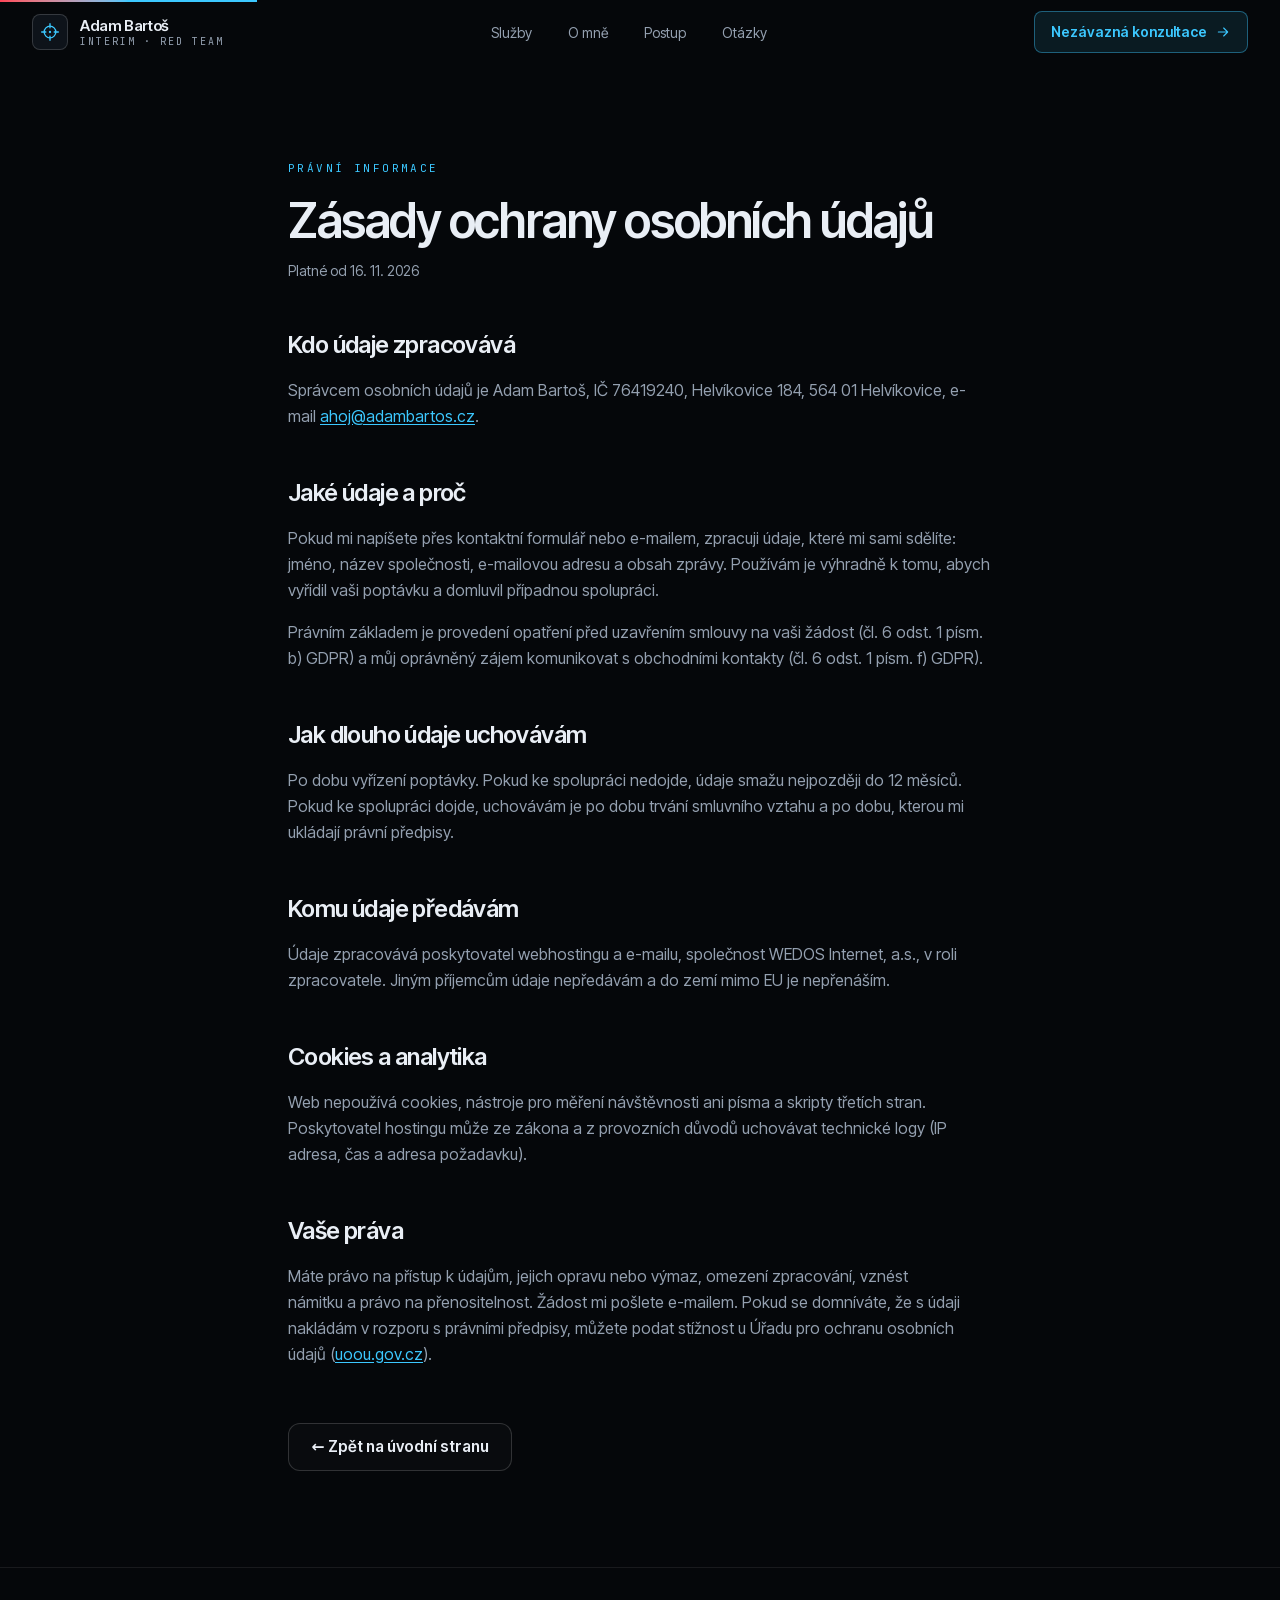
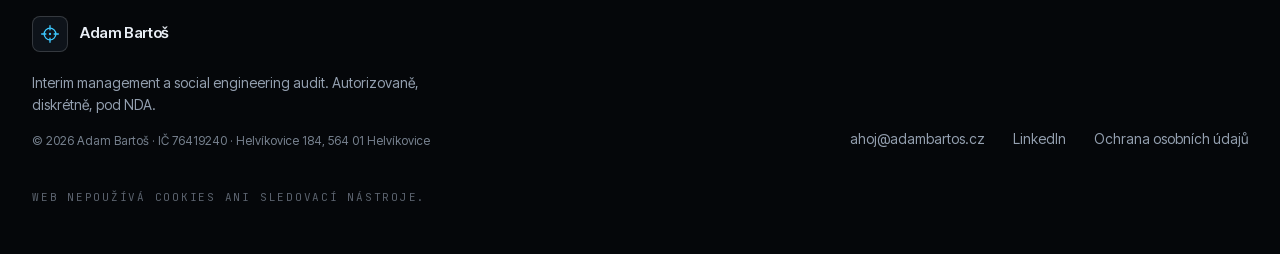
==== commit b1c9214f: "Deploy: hero portrait, work photo in About Static export of adambartos-cz commit fa7bae2.  Co-Author" ====
--- a/ochrana-osobnich-udaju/index.html
+++ b/ochrana-osobnich-udaju/index.html
@@ -1 +1 @@
-<!DOCTYPE html><html lang="cs" class="J8CYsa_variable _0YYRla_variable"><head><meta charSet="utf-8"/><meta name="viewport" content="width=device-width, initial-scale=1"/><link rel="preload" href="/_next/static/media/4a0b7dd978568ff2-s.p.3fofz6dws3mg0.woff2" as="font" crossorigin="" type="font/woff2"/><link rel="preload" href="/_next/static/media/53897e768d329f66-s.p.3t6q91iet4nsy.woff2" as="font" crossorigin="" type="font/woff2"/><link rel="preload" href="/_next/static/media/954d21e04331b2ae-s.p.0vfdmo25voy_0.woff2" as="font" crossorigin="" type="font/woff2"/><link rel="preload" href="/_next/static/media/f44e0976e40b7eea-s.p.1e3bxj0ebt1gg.woff2" as="font" crossorigin="" type="font/woff2"/><link rel="stylesheet" href="/_next/static/chunks/1ruti_cmp2oaj.css" data-precedence="next"/><link rel="preload" as="script" fetchPriority="low" href="/_next/static/chunks/1pcw6gskne7pf.js"/><script src="/_next/static/chunks/1wnov70f88xjy.js" async=""></script><script src="/_next/static/chunks/092r-mewpaf3q.js" async=""></script><script src="/_next/static/chunks/0c98xzjfks9hq.js" async=""></script><script src="/_next/static/chunks/turbopack-2u1d16houkiyo.js" async=""></script><script src="/_next/static/chunks/31kqw6ndv7-wl.js" async=""></script><script src="/_next/static/chunks/3zyihjr1-s6hd.js" async=""></script><script src="/_next/static/chunks/3vy6yhoogtk2e.js" async=""></script><meta name="next-size-adjust" content=""/><meta name="theme-color" content="#05070a"/><meta name="color-scheme" content="dark"/><title>Ochrana osobních údajů | Adam Bartoš</title><meta name="description" content="Zásady ochrany osobních údajů webu adambartos.cz: kdo údaje zpracovává, k čemu je používá a jaká máte práva."/><meta name="application-name" content="Adam Bartoš"/><link rel="author" href="https://adambartos.cz"/><meta name="author" content="Adam Bartoš"/><meta name="robots" content="index, follow"/><link rel="canonical" href="https://adambartos.cz/ochrana-osobnich-udaju/"/><meta property="og:title" content="Adam Bartoš | Interim management a social engineering audit"/><meta property="og:description" content="Interim a krizový management, který zkrotí chaos v procesech, a autorizovaný audit lidského faktoru (vishing, pretexting). Diskrétně, pod NDA."/><meta property="og:url" content="https://adambartos.cz/"/><meta property="og:site_name" content="Adam Bartoš"/><meta property="og:locale" content="cs_CZ"/><meta property="og:image" content="https://adambartos.cz/og.png"/><meta property="og:image:width" content="1200"/><meta property="og:image:height" content="630"/><meta property="og:image:alt" content="Adam Bartoš | Interim management a social engineering audit"/><meta property="og:type" content="website"/><meta name="twitter:card" content="summary_large_image"/><meta name="twitter:title" content="Adam Bartoš | Interim management a social engineering audit"/><meta name="twitter:description" content="Interim a krizový management, který zkrotí chaos v procesech, a autorizovaný audit lidského faktoru (vishing, pretexting). Diskrétně, pod NDA."/><meta name="twitter:image" content="https://adambartos.cz/og.png"/><link rel="icon" href="/favicon.ico?favicon.0xnnucgoh3ojl.ico" sizes="48x48" type="image/x-icon"/><link rel="icon" href="/icon.svg?icon.0t8mmv2vxkd1v.svg" sizes="any" type="image/svg+xml"/><link rel="apple-touch-icon" href="/apple-icon.png?apple-icon.3vr4imb4ni09h.png" sizes="180x180" type="image/png"/><noscript><style>[data-reveal]{opacity:1!important;transform:none!important}</style></noscript><script src="/_next/static/chunks/0cz1d0mv5g_q7.js" noModule=""></script></head><body><div hidden=""><!--$--><!--/$--></div><a href="#obsah" class="sr-only focus:not-sr-only focus:fixed focus:left-4 focus:top-4 focus:z-[70] focus:rounded-lg focus:bg-neon focus:px-4 focus:py-2 focus:font-semibold focus:text-ink-950">Přeskočit na obsah</a><div aria-hidden="true" class="fixed inset-x-0 top-0 z-[60] h-[2px] origin-left bg-gradient-to-r from-alert via-neon to-neon" style="transform:scaleX(0)"></div><header class="fixed inset-x-0 top-0 z-50 border-b transition-colors duration-300 border-transparent bg-transparent"><nav aria-label="Hlavní navigace" class="mx-auto flex h-16 max-w-7xl items-center justify-between px-5 sm:px-8"><a class="group flex items-center gap-3" aria-label="Adam Bartoš, na začátek stránky" href="/#top"><span class="grid size-9 place-items-center rounded-lg border border-line-strong bg-ink-800 text-neon transition-colors group-hover:border-neon/50"><svg width="20" height="20" viewBox="0 0 24 24" fill="none" stroke="currentColor" stroke-width="1.6" stroke-linecap="round" stroke-linejoin="round" aria-hidden="true" focusable="false" class="size-5"><circle cx="12" cy="12" r="7"></circle><path d="M12 2v5M12 17v5M2 12h5M17 12h5"></path><circle cx="12" cy="12" r="1.4" fill="currentColor" stroke="none"></circle></svg></span><span class="flex flex-col leading-none"><span class="text-[15px] font-semibold tracking-tight">Adam Bartoš</span><span class="mt-1 font-mono text-[10px] uppercase tracking-[0.2em] text-muted">interim · red team</span></span></a><ul class="hidden items-center gap-9 md:flex"><li><a href="/#sluzby" class="text-sm text-muted transition-colors hover:text-fg">Služby</a></li><li><a href="/#o-mne" class="text-sm text-muted transition-colors hover:text-fg">O mně</a></li><li><a href="/#proces" class="text-sm text-muted transition-colors hover:text-fg">Postup</a></li><li><a href="/#faq" class="text-sm text-muted transition-colors hover:text-fg">Otázky</a></li></ul><a class="hidden items-center gap-2 rounded-lg border border-neon/40 bg-neon/10 px-4 py-2.5 text-sm font-semibold text-neon transition-colors hover:bg-neon/20 md:inline-flex" href="/#kontakt">Nezávazná konzultace<svg width="20" height="20" viewBox="0 0 24 24" fill="none" stroke="currentColor" stroke-width="1.6" stroke-linecap="round" stroke-linejoin="round" aria-hidden="true" focusable="false" class="size-4"><path d="M5 12h14M13 6l6 6-6 6"></path></svg></a><button type="button" class="grid size-10 place-items-center rounded-lg border border-line-strong text-fg md:hidden" aria-expanded="false" aria-controls="mobilni-menu" aria-label="Otevřít menu"><svg width="20" height="20" viewBox="0 0 24 24" fill="none" stroke="currentColor" stroke-width="1.6" stroke-linecap="round" stroke-linejoin="round" aria-hidden="true" focusable="false"><path d="M4 8h16M4 16h16"></path></svg></button></nav></header><main id="obsah" class="mx-auto max-w-3xl px-5 pb-24 pt-32 sm:px-8 sm:pt-40"><p class="font-mono text-[11px] uppercase tracking-[0.22em] text-neon">Právní informace</p><h1 class="mt-5 text-4xl font-semibold tracking-[-0.03em] sm:text-5xl">Zásady ochrany osobních údajů</h1><p class="mt-4 text-sm text-muted">Platné od 16. 11. 2026</p><h2 class="mt-12 text-xl font-semibold tracking-tight sm:text-2xl">Kdo údaje zpracovává</h2><p class="mt-4 text-pretty leading-relaxed text-muted">Správcem osobních údajů je <!-- -->Adam Bartoš<!-- -->, IČ <!-- -->76419240<!-- -->, Helvíkovice 184, 564 01 Helvíkovice<!-- -->, e-mail<!-- --> <a class="text-neon underline underline-offset-2" href="mailto:ahoj@adambartos.cz">ahoj@adambartos.cz</a>.</p><h2 class="mt-12 text-xl font-semibold tracking-tight sm:text-2xl">Jaké údaje a proč</h2><p class="mt-4 text-pretty leading-relaxed text-muted">Pokud mi napíšete přes kontaktní formulář nebo e-mailem, zpracuji údaje, které mi sami sdělíte: jméno, název společnosti, e-mailovou adresu a obsah zprávy. Používám je výhradně k tomu, abych vyřídil vaši poptávku a domluvil případnou spolupráci.</p><p class="mt-4 text-pretty leading-relaxed text-muted">Právním základem je provedení opatření před uzavřením smlouvy na vaši žádost (čl. 6 odst. 1 písm. b) GDPR) a můj oprávněný zájem komunikovat s obchodními kontakty (čl. 6 odst. 1 písm. f) GDPR).</p><h2 class="mt-12 text-xl font-semibold tracking-tight sm:text-2xl">Jak dlouho údaje uchovávám</h2><p class="mt-4 text-pretty leading-relaxed text-muted">Po dobu vyřízení poptávky. Pokud ke spolupráci nedojde, údaje smažu nejpozději do 12 měsíců. Pokud ke spolupráci dojde, uchovávám je po dobu trvání smluvního vztahu a po dobu, kterou mi ukládají právní předpisy.</p><h2 class="mt-12 text-xl font-semibold tracking-tight sm:text-2xl">Komu údaje předávám</h2><p class="mt-4 text-pretty leading-relaxed text-muted">Údaje zpracovává poskytovatel webhostingu a e-mailu, společnost WEDOS Internet, a.s., v roli zpracovatele. Jiným příjemcům údaje nepředávám a do zemí mimo EU je nepřenáším.</p><h2 class="mt-12 text-xl font-semibold tracking-tight sm:text-2xl">Cookies a analytika</h2><p class="mt-4 text-pretty leading-relaxed text-muted">Web nepoužívá cookies, nástroje pro měření návštěvnosti ani písma a skripty třetích stran. Poskytovatel hostingu může ze zákona a z provozních důvodů uchovávat technické logy (IP adresa, čas a adresa požadavku).</p><h2 class="mt-12 text-xl font-semibold tracking-tight sm:text-2xl">Vaše práva</h2><p class="mt-4 text-pretty leading-relaxed text-muted">Máte právo na přístup k údajům, jejich opravu nebo výmaz, omezení zpracování, vznést námitku a právo na přenositelnost. Žádost mi pošlete e-mailem. Pokud se domníváte, že s údaji nakládám v rozporu s právními předpisy, můžete podat stížnost u Úřadu pro ochranu osobních údajů (<a class="text-neon underline underline-offset-2" href="https://uoou.gov.cz" target="_blank" rel="noopener noreferrer">uoou.gov.cz</a>).</p><p class="mt-14"><a class="btn btn-ghost" href="/">← Zpět na úvodní stranu</a></p></main><footer class="border-t border-line bg-ink-950 py-12"><div class="mx-auto flex max-w-7xl flex-col gap-8 px-5 sm:px-8 md:flex-row md:items-end md:justify-between"><div><a class="inline-flex items-center gap-3" href="/#top"><span class="grid size-9 place-items-center rounded-lg border border-line-strong bg-ink-800 text-neon"><svg width="20" height="20" viewBox="0 0 24 24" fill="none" stroke="currentColor" stroke-width="1.6" stroke-linecap="round" stroke-linejoin="round" aria-hidden="true" focusable="false" class="size-5"><circle cx="12" cy="12" r="7"></circle><path d="M12 2v5M12 17v5M2 12h5M17 12h5"></path><circle cx="12" cy="12" r="1.4" fill="currentColor" stroke="none"></circle></svg></span><span class="text-[15px] font-semibold tracking-tight">Adam Bartoš</span></a><p class="mt-5 max-w-md text-sm leading-relaxed text-muted">Interim management a social engineering audit. Autorizovaně, diskrétně, pod NDA.</p><p class="mt-4 text-xs text-muted/80">© 2026 Adam Bartoš · IČ 76419240 · Helvíkovice 184, 564 01 Helvíkovice</p></div><ul class="flex flex-wrap items-center gap-x-7 gap-y-3 text-sm text-muted"><li><a href="mailto:ahoj@adambartos.cz" class="transition-colors hover:text-fg">ahoj@adambartos.cz</a></li><li><a href="https://www.linkedin.com/in/adam-bartos-uo/" target="_blank" rel="noopener noreferrer" class="transition-colors hover:text-fg">LinkedIn</a></li><li><a href="/ochrana-osobnich-udaju/" class="transition-colors hover:text-fg">Ochrana osobních údajů</a></li></ul></div><p class="mx-auto mt-10 max-w-7xl px-5 font-mono text-[11px] uppercase tracking-[0.16em] text-muted/60 sm:px-8">Web nepoužívá cookies ani sledovací nástroje.</p></footer><!--$--><!--/$--><script id="_R_">(globalThis["TURBOPACK"] || (globalThis["TURBOPACK"] = [])).push({"otherChunks":["static/chunks/1pcw6gskne7pf.js","static/chunks/1wnov70f88xjy.js","static/chunks/092r-mewpaf3q.js","static/chunks/0c98xzjfks9hq.js"],"runtimeModuleIds":[94553]});</script><script src="/_next/static/chunks/1pcw6gskne7pf.js" async=""></script><script>(self.__next_f=self.__next_f||[]).push([0])</script><script>self.__next_f.push([1,"1:\"$Sreact.fragment\"\n3:\"/_next/static/chunks/31kqw6ndv7-wl.js\"\n4:\"/_next/static/chunks/3zyihjr1-s6hd.js\"\n5:I[28739,[\"$3\",\"$4\"],\"Providers\"]\n6:I[80608,[\"$3\",\"$4\"],\"ScrollProgress\"]\n7:I[39756,[\"$3\",\"$4\"],\"default\"]\n8:I[37457,[\"$3\",\"$4\"],\"default\"]\n9:\"/_next/static/chunks/3vy6yhoogtk2e.js\"\na:I[13293,[\"$3\",\"$4\",\"$9\"],\"Header\"]\nb:I[22016,[\"$3\",\"$4\",\"$9\"],\"\"]\n19:\"ViewportBoundary\"\n1a:I[97367,[\"$3\",\"$4\"],\"$19\"]\n1c:\"MetadataBoundary\"\n1d:I[97367,[\"$3\",\"$4\"],\"$1c\"]\n1e:\"$Sreact.suspense\"\n20:I[68027,[\"$3\",\"$4\"],\"default\",1]\n:HL[\"/_next/static/chunks/1ruti_cmp2oaj.css\",\"style\"]\n:HL[\"/_next/static/media/4a0b7dd978568ff2-s.p.3fofz6dws3mg0.woff2\",\"font\",{\"crossOrigin\":\"\",\"type\":\"font/woff2\"}]\n:HL[\"/_next/static/media/53897e768d329f66-s.p.3t6q91iet4nsy.woff2\",\"font\",{\"crossOrigin\":\"\",\"type\":\"font/woff2\"}]\n:HL[\"/_next/static/media/954d21e04331b2ae-s.p.0vfdmo25voy_0.woff2\",\"font\",{\"crossOrigin\":\"\",\"type\":\"font/woff2\"}]\n:HL[\"/_next/static/media/f44e0976e40b7eea-s.p.1e3bxj0ebt1gg.woff2\",\"font\",{\"crossOrigin\":\"\",\"type\":\"font/woff2\"}]\n2:[\"$\",\"style\",null,{\"children\":\"[data-reveal]{opacity:1!important;transform:none!important}\"}]\nd:X\n"])</script><script>self.__next_f.push([1,"e:[[\"children\",{\"s\":\"__PAGE__\",\"h\":512,\"d\":{\"r\":[\"$\",\"$1\",\"c\",{\"children\":[[[\"$\",\"$La\",null,{}],[\"$\",\"main\",null,{\"id\":\"obsah\",\"className\":\"mx-auto max-w-3xl px-5 pb-24 pt-32 sm:px-8 sm:pt-40\",\"children\":[[\"$\",\"p\",null,{\"className\":\"font-mono text-[11px] uppercase tracking-[0.22em] text-neon\",\"children\":\"Právní informace\"}],[\"$\",\"h1\",null,{\"className\":\"mt-5 text-4xl font-semibold tracking-[-0.03em] sm:text-5xl\",\"children\":\"Zásady ochrany osobních údajů\"}],[\"$\",\"p\",null,{\"className\":\"mt-4 text-sm text-muted\",\"children\":\"Platné od 16. 11. 2026\"}],[\"$\",\"h2\",null,{\"className\":\"mt-12 text-xl font-semibold tracking-tight sm:text-2xl\",\"children\":\"Kdo údaje zpracovává\"}],[\"$\",\"p\",null,{\"className\":\"mt-4 text-pretty leading-relaxed text-muted\",\"children\":[\"Správcem osobních údajů je \",\"Adam Bartoš\",\", IČ \",\"76419240\",\", Helvíkovice 184, 564 01 Helvíkovice\",\", e-mail\",\" \",[\"$\",\"a\",null,{\"className\":\"text-neon underline underline-offset-2\",\"href\":\"mailto:ahoj@adambartos.cz\",\"children\":\"ahoj@adambartos.cz\"}],\".\"]}],[\"$\",\"h2\",null,{\"className\":\"mt-12 text-xl font-semibold tracking-tight sm:text-2xl\",\"children\":\"Jaké údaje a proč\"}],[\"$\",\"p\",null,{\"className\":\"mt-4 text-pretty leading-relaxed text-muted\",\"children\":\"Pokud mi napíšete přes kontaktní formulář nebo e-mailem, zpracuji údaje, které mi sami sdělíte: jméno, název společnosti, e-mailovou adresu a obsah zprávy. Používám je výhradně k tomu, abych vyřídil vaši poptávku a domluvil případnou spolupráci.\"}],[\"$\",\"p\",null,{\"className\":\"mt-4 text-pretty leading-relaxed text-muted\",\"children\":\"Právním základem je provedení opatření před uzavřením smlouvy na vaši žádost (čl. 6 odst. 1 písm. b) GDPR) a můj oprávněný zájem komunikovat s obchodními kontakty (čl. 6 odst. 1 písm. f) GDPR).\"}],[\"$\",\"h2\",null,{\"className\":\"mt-12 text-xl font-semibold tracking-tight sm:text-2xl\",\"children\":\"Jak dlouho údaje uchovávám\"}],[\"$\",\"p\",null,{\"className\":\"mt-4 text-pretty leading-relaxed text-muted\",\"children\":\"Po dobu vyřízení poptávky. Pokud ke spolupráci nedojde, údaje smažu nejpozději do 12 měsíců. Pokud ke spolupráci dojde, uchovávám je po dobu trvání smluvního vztahu a po dobu, kterou mi ukládají právní předpisy.\"}],\"$Lf\",\"$L10\",\"$L11\",\"$L12\",\"$L13\",\"$L14\",\"$L15\"]}],\"$L16\"],[\"$L17\"],\"$L18\"]}],\"p\":false,\"v\":null}}]]\n"])</script><script>self.__next_f.push([1,"c:[[\"children\",{\"s\":\"ochrana-osobnich-udaju\",\"h\":512,\"d\":{\"r\":[\"$\",\"$1\",\"c\",{\"children\":[null,[\"$\",\"$L7\",null,{\"parallelRouterKey\":\"children\",\"error\":\"$undefined\",\"errorStyles\":\"$undefined\",\"errorScripts\":\"$undefined\",\"template\":[\"$\",\"$L8\",null,{}],\"templateStyles\":\"$undefined\",\"templateScripts\":\"$undefined\",\"notFound\":\"$undefined\",\"forbidden\":\"$undefined\",\"unauthorized\":\"$undefined\"}]]}],\"p\":false,\"v\":\"$d\"},\"c\":\"$Qe\"}]]\n"])</script><script>self.__next_f.push([1,"0:{\"P\":null,\"c\":[\"\",\"ochrana-osobnich-udaju\",\"\"],\"q\":\"\",\"i\":false,\"t\":{\"t\":{\"s\":\"\",\"h\":528,\"d\":{\"r\":[\"$\",\"$1\",\"c\",{\"children\":[[[\"$\",\"link\",\"0\",{\"rel\":\"stylesheet\",\"href\":\"/_next/static/chunks/1ruti_cmp2oaj.css\",\"precedence\":\"next\",\"crossOrigin\":\"$undefined\",\"nonce\":\"$undefined\"}],[\"$\",\"script\",\"script-0\",{\"src\":\"/_next/static/chunks/31kqw6ndv7-wl.js\",\"async\":true,\"nonce\":\"$undefined\"}],[\"$\",\"script\",\"script-1\",{\"src\":\"/_next/static/chunks/3zyihjr1-s6hd.js\",\"async\":true,\"nonce\":\"$undefined\"}]],[\"$\",\"html\",null,{\"lang\":\"cs\",\"className\":\"J8CYsa_variable _0YYRla_variable\",\"children\":[[\"$\",\"head\",null,{\"children\":[\"$\",\"noscript\",null,{\"children\":\"$2\"}]}],[\"$\",\"body\",null,{\"children\":[[\"$\",\"a\",null,{\"href\":\"#obsah\",\"className\":\"sr-only focus:not-sr-only focus:fixed focus:left-4 focus:top-4 focus:z-[70] focus:rounded-lg focus:bg-neon focus:px-4 focus:py-2 focus:font-semibold focus:text-ink-950\",\"children\":\"Přeskočit na obsah\"}],[\"$\",\"$L5\",null,{\"children\":[[\"$\",\"$L6\",null,{}],[\"$\",\"$L7\",null,{\"parallelRouterKey\":\"children\",\"error\":\"$undefined\",\"errorStyles\":\"$undefined\",\"errorScripts\":\"$undefined\",\"template\":[\"$\",\"$L8\",null,{}],\"templateStyles\":\"$undefined\",\"templateScripts\":\"$undefined\",\"notFound\":[[[\"$\",\"$La\",null,{}],[\"$\",\"main\",null,{\"id\":\"obsah\",\"className\":\"relative grid min-h-dvh place-items-center overflow-hidden px-5\",\"children\":[[\"$\",\"div\",null,{\"aria-hidden\":true,\"className\":\"bg-grid absolute inset-0\"}],[\"$\",\"div\",null,{\"className\":\"relative text-center\",\"children\":[[\"$\",\"p\",null,{\"className\":\"font-mono text-sm uppercase tracking-[0.3em] text-alert\",\"children\":\"chyba 404\"}],[\"$\",\"h1\",null,{\"className\":\"mt-5 text-balance text-5xl font-semibold tracking-[-0.03em] sm:text-7xl\",\"children\":\"Tady nic není.\"}],[\"$\",\"p\",null,{\"className\":\"mx-auto mt-6 max-w-md text-pretty text-lg text-muted\",\"children\":\"Stránka neexistuje nebo se přestěhovala. Dobrá zpráva: žádný útočník tu nebyl.\"}],[\"$\",\"$Lb\",null,{\"href\":\"/\",\"className\":\"btn btn-primary mt-10\",\"children\":\"Zpět na úvodní stranu\"}]]}]]}]],[]],\"forbidden\":\"$undefined\",\"unauthorized\":\"$undefined\"}]]}]]}]]}]]}],\"p\":false,\"v\":null},\"c\":\"$Qc\"},\"h\":{\"r\":[\"$\",\"$1\",\"h\",{\"children\":[null,[\"$\",\"$L1a\",null,{\"children\":\"$L1b\"}],[\"$\",\"$L1d\",null,{\"children\":[[\"$\",\"div\",null,{\"hidden\":true,\"children\":[\"$\",\"$1e\",null,{\"name\":\"Next.Metadata\",\"children\":\"$L1f\"}]}],null]}],[\"$\",\"meta\",null,{\"name\":\"next-size-adjust\",\"content\":\"\"}]]}],\"p\":false,\"v\":null}},\"m\":\"$undefined\",\"G\":[\"$20\",[[\"$\",\"link\",\"0\",{\"rel\":\"stylesheet\",\"href\":\"/_next/static/chunks/1ruti_cmp2oaj.css\",\"precedence\":\"next\",\"crossOrigin\":\"$undefined\",\"nonce\":\"$undefined\"}]]],\"S\":true,\"r\":\"$undefined\",\"s\":\"$undefined\",\"a\":\"$undefined\",\"l\":\"$undefined\",\"p\":\"$undefined\",\"d\":\"$undefined\",\"b\":\"m0PFMeF_yBa4LlvsIr14d\"}\n"])</script><script>self.__next_f.push([1,"21:I[97367,[\"$3\",\"$4\"],\"OutletBoundary\"]\nd:C\nf:[\"$\",\"h2\",null,{\"className\":\"mt-12 text-xl font-semibold tracking-tight sm:text-2xl\",\"children\":\"Komu údaje předávám\"}]\n10:[\"$\",\"p\",null,{\"className\":\"mt-4 text-pretty leading-relaxed text-muted\",\"children\":\"Údaje zpracovává poskytovatel webhostingu a e-mailu, společnost WEDOS Internet, a.s., v roli zpracovatele. Jiným příjemcům údaje nepředávám a do zemí mimo EU je nepřenáším.\"}]\n11:[\"$\",\"h2\",null,{\"className\":\"mt-12 text-xl font-semibold tracking-tight sm:text-2xl\",\"children\":\"Cookies a analytika\"}]\n12:[\"$\",\"p\",null,{\"className\":\"mt-4 text-pretty leading-relaxed text-muted\",\"children\":\"Web nepoužívá cookies, nástroje pro měření návštěvnosti ani písma a skripty třetích stran. Poskytovatel hostingu může ze zákona a z provozních důvodů uchovávat technické logy (IP adresa, čas a adresa požadavku).\"}]\n13:[\"$\",\"h2\",null,{\"className\":\"mt-12 text-xl font-semibold tracking-tight sm:text-2xl\",\"children\":\"Vaše práva\"}]\n14:[\"$\",\"p\",null,{\"className\":\"mt-4 text-pretty leading-relaxed text-muted\",\"children\":[\"Máte právo na přístup k údajům, jejich opravu nebo výmaz, omezení zpracování, vznést námitku a právo na přenositelnost. Žádost mi pošlete e-mailem. Pokud se domníváte, že s údaji nakládám v rozporu s právními předpisy, můžete podat stížnost u Úřadu pro ochranu osobních údajů (\",[\"$\",\"a\",null,{\"className\":\"text-neon underline underline-offset-2\",\"href\":\"https://uoou.gov.cz\",\"target\":\"_blank\",\"rel\":\"noopener noreferrer\",\"children\":\"uoou.gov.cz\"}],\").\"]}]\n15:[\"$\",\"p\",null,{\"className\":\"mt-14\",\"children\":[\"$\",\"$Lb\",null,{\"href\":\"/\",\"className\":\"btn btn-ghost\",\"children\":\"← Zpět na úvodní stranu\"}]}]\n"])</script><script>self.__next_f.push([1,"16:[\"$\",\"footer\",null,{\"className\":\"border-t border-line bg-ink-950 py-12\",\"children\":[[\"$\",\"div\",null,{\"className\":\"mx-auto flex max-w-7xl flex-col gap-8 px-5 sm:px-8 md:flex-row md:items-end md:justify-between\",\"children\":[[\"$\",\"div\",null,{\"children\":[[\"$\",\"$Lb\",null,{\"href\":\"/#top\",\"className\":\"inline-flex items-center gap-3\",\"children\":[[\"$\",\"span\",null,{\"className\":\"grid size-9 place-items-center rounded-lg border border-line-strong bg-ink-800 text-neon\",\"children\":[\"$\",\"svg\",null,{\"width\":20,\"height\":20,\"viewBox\":\"0 0 24 24\",\"fill\":\"none\",\"stroke\":\"currentColor\",\"strokeWidth\":1.6,\"strokeLinecap\":\"round\",\"strokeLinejoin\":\"round\",\"aria-hidden\":true,\"focusable\":false,\"className\":\"size-5\",\"children\":[[\"$\",\"circle\",null,{\"cx\":\"12\",\"cy\":\"12\",\"r\":\"7\"}],[\"$\",\"path\",null,{\"d\":\"M12 2v5M12 17v5M2 12h5M17 12h5\"}],[\"$\",\"circle\",null,{\"cx\":\"12\",\"cy\":\"12\",\"r\":\"1.4\",\"fill\":\"currentColor\",\"stroke\":\"none\"}]]}]}],[\"$\",\"span\",null,{\"className\":\"text-[15px] font-semibold tracking-tight\",\"children\":\"Adam Bartoš\"}]]}],[\"$\",\"p\",null,{\"className\":\"mt-5 max-w-md text-sm leading-relaxed text-muted\",\"children\":\"Interim management a social engineering audit. Autorizovaně, diskrétně, pod NDA.\"}],[\"$\",\"p\",null,{\"className\":\"mt-4 text-xs text-muted/80\",\"children\":\"© 2026 Adam Bartoš · IČ 76419240 · Helvíkovice 184, 564 01 Helvíkovice\"}]]}],[\"$\",\"ul\",null,{\"className\":\"flex flex-wrap items-center gap-x-7 gap-y-3 text-sm text-muted\",\"children\":[[\"$\",\"li\",null,{\"children\":[\"$\",\"a\",null,{\"href\":\"mailto:ahoj@adambartos.cz\",\"className\":\"transition-colors hover:text-fg\",\"children\":\"ahoj@adambartos.cz\"}]}],[\"$\",\"li\",null,{\"children\":[\"$\",\"a\",null,{\"href\":\"https://www.linkedin.com/in/adam-bartos-uo/\",\"target\":\"_blank\",\"rel\":\"noopener noreferrer\",\"className\":\"transition-colors hover:text-fg\",\"children\":\"LinkedIn\"}]}],[\"$\",\"li\",null,{\"children\":[\"$\",\"a\",null,{\"href\":\"/ochrana-osobnich-udaju/\",\"className\":\"transition-colors hover:text-fg\",\"children\":\"Ochrana osobních údajů\"}]}]]}]]}],[\"$\",\"p\",null,{\"className\":\"mx-auto mt-10 max-w-7xl px-5 font-mono text-[11px] uppercase tracking-[0.16em] text-muted/60 sm:px-8\",\"children\":\"Web nepoužívá cookies ani sledovací nástroje.\"}]]}]\n"])</script><script>self.__next_f.push([1,"17:[\"$\",\"script\",\"script-0\",{\"src\":\"/_next/static/chunks/3vy6yhoogtk2e.js\",\"async\":true,\"nonce\":\"$undefined\"}]\n18:[\"$\",\"$L21\",null,{\"children\":[\"$\",\"$1e\",null,{\"name\":\"Next.MetadataOutlet\",\"children\":\"$@22\"}]}]\n"])</script><script>self.__next_f.push([1,"1b:[[\"$\",\"meta\",\"0\",{\"charSet\":\"utf-8\"}],[\"$\",\"meta\",\"1\",{\"name\":\"viewport\",\"content\":\"width=device-width, initial-scale=1\"}],[\"$\",\"meta\",\"2\",{\"name\":\"theme-color\",\"content\":\"#05070a\"}],[\"$\",\"meta\",\"3\",{\"name\":\"color-scheme\",\"content\":\"dark\"}]]\n"])</script><script>self.__next_f.push([1,"23:I[27201,[\"$3\",\"$4\"],\"IconMark\"]\n"])</script><script>self.__next_f.push([1,"1f:[[\"$\",\"title\",\"0\",{\"children\":\"Ochrana osobních údajů | Adam Bartoš\"}],[\"$\",\"meta\",\"1\",{\"name\":\"description\",\"content\":\"Zásady ochrany osobních údajů webu adambartos.cz: kdo údaje zpracovává, k čemu je používá a jaká máte práva.\"}],[\"$\",\"meta\",\"2\",{\"name\":\"application-name\",\"content\":\"Adam Bartoš\"}],[\"$\",\"link\",\"3\",{\"rel\":\"author\",\"href\":\"https://adambartos.cz\"}],[\"$\",\"meta\",\"4\",{\"name\":\"author\",\"content\":\"Adam Bartoš\"}],[\"$\",\"meta\",\"5\",{\"name\":\"robots\",\"content\":\"index, follow\"}],[\"$\",\"link\",\"6\",{\"rel\":\"canonical\",\"href\":\"https://adambartos.cz/ochrana-osobnich-udaju/\"}],[\"$\",\"meta\",\"7\",{\"property\":\"og:title\",\"content\":\"Adam Bartoš | Interim management a social engineering audit\"}],[\"$\",\"meta\",\"8\",{\"property\":\"og:description\",\"content\":\"Interim a krizový management, který zkrotí chaos v procesech, a autorizovaný audit lidského faktoru (vishing, pretexting). Diskrétně, pod NDA.\"}],[\"$\",\"meta\",\"9\",{\"property\":\"og:url\",\"content\":\"https://adambartos.cz/\"}],[\"$\",\"meta\",\"10\",{\"property\":\"og:site_name\",\"content\":\"Adam Bartoš\"}],[\"$\",\"meta\",\"11\",{\"property\":\"og:locale\",\"content\":\"cs_CZ\"}],[\"$\",\"meta\",\"12\",{\"property\":\"og:image\",\"content\":\"https://adambartos.cz/og.png\"}],[\"$\",\"meta\",\"13\",{\"property\":\"og:image:width\",\"content\":\"1200\"}],[\"$\",\"meta\",\"14\",{\"property\":\"og:image:height\",\"content\":\"630\"}],[\"$\",\"meta\",\"15\",{\"property\":\"og:image:alt\",\"content\":\"Adam Bartoš | Interim management a social engineering audit\"}],[\"$\",\"meta\",\"16\",{\"property\":\"og:type\",\"content\":\"website\"}],[\"$\",\"meta\",\"17\",{\"name\":\"twitter:card\",\"content\":\"summary_large_image\"}],[\"$\",\"meta\",\"18\",{\"name\":\"twitter:title\",\"content\":\"Adam Bartoš | Interim management a social engineering audit\"}],[\"$\",\"meta\",\"19\",{\"name\":\"twitter:description\",\"content\":\"Interim a krizový management, který zkrotí chaos v procesech, a autorizovaný audit lidského faktoru (vishing, pretexting). Diskrétně, pod NDA.\"}],[\"$\",\"meta\",\"20\",{\"name\":\"twitter:image\",\"content\":\"https://adambartos.cz/og.png\"}],[\"$\",\"link\",\"21\",{\"rel\":\"icon\",\"href\":\"/favicon.ico?favicon.0xnnucgoh3ojl.ico\",\"sizes\":\"48x48\",\"type\":\"image/x-icon\"}],[\"$\",\"link\",\"22\",{\"rel\":\"icon\",\"href\":\"/icon.svg?icon.0t8mmv2vxkd1v.svg\",\"sizes\":\"any\",\"type\":\"image/svg+xml\"}],[\"$\",\"link\",\"23\",{\"rel\":\"apple-touch-icon\",\"href\":\"/apple-icon.png?apple-icon.3vr4imb4ni09h.png\",\"sizes\":\"180x180\",\"type\":\"image/png\"}],[\"$\",\"$L23\",\"24\",{}]]\n"])</script><script>self.__next_f.push([1,"22:null\n"])</script></body></html>+<!DOCTYPE html><html lang="cs" class="J8CYsa_variable _0YYRla_variable"><head><meta charSet="utf-8"/><meta name="viewport" content="width=device-width, initial-scale=1"/><link rel="preload" href="/_next/static/media/4a0b7dd978568ff2-s.p.3fofz6dws3mg0.woff2" as="font" crossorigin="" type="font/woff2"/><link rel="preload" href="/_next/static/media/53897e768d329f66-s.p.3t6q91iet4nsy.woff2" as="font" crossorigin="" type="font/woff2"/><link rel="preload" href="/_next/static/media/954d21e04331b2ae-s.p.0vfdmo25voy_0.woff2" as="font" crossorigin="" type="font/woff2"/><link rel="preload" href="/_next/static/media/f44e0976e40b7eea-s.p.1e3bxj0ebt1gg.woff2" as="font" crossorigin="" type="font/woff2"/><link rel="stylesheet" href="/_next/static/chunks/3892-3ar2i47z.css" data-precedence="next"/><link rel="preload" as="script" fetchPriority="low" href="/_next/static/chunks/1pcw6gskne7pf.js"/><script src="/_next/static/chunks/1wnov70f88xjy.js" async=""></script><script src="/_next/static/chunks/092r-mewpaf3q.js" async=""></script><script src="/_next/static/chunks/0c98xzjfks9hq.js" async=""></script><script src="/_next/static/chunks/turbopack-2u1d16houkiyo.js" async=""></script><script src="/_next/static/chunks/31kqw6ndv7-wl.js" async=""></script><script src="/_next/static/chunks/3zyihjr1-s6hd.js" async=""></script><script src="/_next/static/chunks/3t9qozf026d39.js" async=""></script><meta name="next-size-adjust" content=""/><meta name="theme-color" content="#05070a"/><meta name="color-scheme" content="dark"/><title>Ochrana osobních údajů | Adam Bartoš</title><meta name="description" content="Zásady ochrany osobních údajů webu adambartos.cz: kdo údaje zpracovává, k čemu je používá a jaká máte práva."/><meta name="application-name" content="Adam Bartoš"/><link rel="author" href="https://adambartos.cz"/><meta name="author" content="Adam Bartoš"/><meta name="robots" content="index, follow"/><link rel="canonical" href="https://adambartos.cz/ochrana-osobnich-udaju/"/><meta property="og:title" content="Adam Bartoš | Interim management a social engineering audit"/><meta property="og:description" content="Interim a krizový management, který zkrotí chaos v procesech, a autorizovaný audit lidského faktoru (vishing, pretexting). Diskrétně, pod NDA."/><meta property="og:url" content="https://adambartos.cz/"/><meta property="og:site_name" content="Adam Bartoš"/><meta property="og:locale" content="cs_CZ"/><meta property="og:image" content="https://adambartos.cz/og.png"/><meta property="og:image:width" content="1200"/><meta property="og:image:height" content="630"/><meta property="og:image:alt" content="Adam Bartoš | Interim management a social engineering audit"/><meta property="og:type" content="website"/><meta name="twitter:card" content="summary_large_image"/><meta name="twitter:title" content="Adam Bartoš | Interim management a social engineering audit"/><meta name="twitter:description" content="Interim a krizový management, který zkrotí chaos v procesech, a autorizovaný audit lidského faktoru (vishing, pretexting). Diskrétně, pod NDA."/><meta name="twitter:image" content="https://adambartos.cz/og.png"/><link rel="icon" href="/favicon.ico?favicon.0xnnucgoh3ojl.ico" sizes="48x48" type="image/x-icon"/><link rel="icon" href="/icon.svg?icon.0t8mmv2vxkd1v.svg" sizes="any" type="image/svg+xml"/><link rel="apple-touch-icon" href="/apple-icon.png?apple-icon.3vr4imb4ni09h.png" sizes="180x180" type="image/png"/><noscript><style>[data-reveal]{opacity:1!important;transform:none!important}</style></noscript><script src="/_next/static/chunks/0cz1d0mv5g_q7.js" noModule=""></script></head><body><div hidden=""><!--$--><!--/$--></div><a href="#obsah" class="sr-only focus:not-sr-only focus:fixed focus:left-4 focus:top-4 focus:z-[70] focus:rounded-lg focus:bg-neon focus:px-4 focus:py-2 focus:font-semibold focus:text-ink-950">Přeskočit na obsah</a><div aria-hidden="true" class="fixed inset-x-0 top-0 z-[60] h-[2px] origin-left bg-gradient-to-r from-alert via-neon to-neon" style="transform:scaleX(0)"></div><header class="fixed inset-x-0 top-0 z-50 border-b transition-colors duration-300 border-transparent bg-transparent"><nav aria-label="Hlavní navigace" class="mx-auto flex h-16 max-w-7xl items-center justify-between px-5 sm:px-8"><a class="group flex items-center gap-3" aria-label="Adam Bartoš, na začátek stránky" href="/#top"><span class="grid size-9 place-items-center rounded-lg border border-line-strong bg-ink-800 text-neon transition-colors group-hover:border-neon/50"><svg width="20" height="20" viewBox="0 0 24 24" fill="none" stroke="currentColor" stroke-width="1.6" stroke-linecap="round" stroke-linejoin="round" aria-hidden="true" focusable="false" class="size-5"><circle cx="12" cy="12" r="7"></circle><path d="M12 2v5M12 17v5M2 12h5M17 12h5"></path><circle cx="12" cy="12" r="1.4" fill="currentColor" stroke="none"></circle></svg></span><span class="flex flex-col leading-none"><span class="text-[15px] font-semibold tracking-tight">Adam Bartoš</span><span class="mt-1 font-mono text-[10px] uppercase tracking-[0.2em] text-muted">interim · red team</span></span></a><ul class="hidden items-center gap-9 md:flex"><li><a href="/#sluzby" class="text-sm text-muted transition-colors hover:text-fg">Služby</a></li><li><a href="/#o-mne" class="text-sm text-muted transition-colors hover:text-fg">O mně</a></li><li><a href="/#proces" class="text-sm text-muted transition-colors hover:text-fg">Postup</a></li><li><a href="/#faq" class="text-sm text-muted transition-colors hover:text-fg">Otázky</a></li></ul><a class="hidden items-center gap-2 rounded-lg border border-neon/40 bg-neon/10 px-4 py-2.5 text-sm font-semibold text-neon transition-colors hover:bg-neon/20 md:inline-flex" href="/#kontakt">Nezávazná konzultace<svg width="20" height="20" viewBox="0 0 24 24" fill="none" stroke="currentColor" stroke-width="1.6" stroke-linecap="round" stroke-linejoin="round" aria-hidden="true" focusable="false" class="size-4"><path d="M5 12h14M13 6l6 6-6 6"></path></svg></a><button type="button" class="grid size-10 place-items-center rounded-lg border border-line-strong text-fg md:hidden" aria-expanded="false" aria-controls="mobilni-menu" aria-label="Otevřít menu"><svg width="20" height="20" viewBox="0 0 24 24" fill="none" stroke="currentColor" stroke-width="1.6" stroke-linecap="round" stroke-linejoin="round" aria-hidden="true" focusable="false"><path d="M4 8h16M4 16h16"></path></svg></button></nav></header><main id="obsah" class="mx-auto max-w-3xl px-5 pb-24 pt-32 sm:px-8 sm:pt-40"><p class="font-mono text-[11px] uppercase tracking-[0.22em] text-neon">Právní informace</p><h1 class="mt-5 text-4xl font-semibold tracking-[-0.03em] sm:text-5xl">Zásady ochrany osobních údajů</h1><p class="mt-4 text-sm text-muted">Platné od 16. 11. 2026</p><h2 class="mt-12 text-xl font-semibold tracking-tight sm:text-2xl">Kdo údaje zpracovává</h2><p class="mt-4 text-pretty leading-relaxed text-muted">Správcem osobních údajů je <!-- -->Adam Bartoš<!-- -->, IČ <!-- -->76419240<!-- -->, Helvíkovice 184, 564 01 Helvíkovice<!-- -->, e-mail<!-- --> <a class="text-neon underline underline-offset-2" href="mailto:ahoj@adambartos.cz">ahoj@adambartos.cz</a>.</p><h2 class="mt-12 text-xl font-semibold tracking-tight sm:text-2xl">Jaké údaje a proč</h2><p class="mt-4 text-pretty leading-relaxed text-muted">Pokud mi napíšete přes kontaktní formulář nebo e-mailem, zpracuji údaje, které mi sami sdělíte: jméno, název společnosti, e-mailovou adresu a obsah zprávy. Používám je výhradně k tomu, abych vyřídil vaši poptávku a domluvil případnou spolupráci.</p><p class="mt-4 text-pretty leading-relaxed text-muted">Právním základem je provedení opatření před uzavřením smlouvy na vaši žádost (čl. 6 odst. 1 písm. b) GDPR) a můj oprávněný zájem komunikovat s obchodními kontakty (čl. 6 odst. 1 písm. f) GDPR).</p><h2 class="mt-12 text-xl font-semibold tracking-tight sm:text-2xl">Jak dlouho údaje uchovávám</h2><p class="mt-4 text-pretty leading-relaxed text-muted">Po dobu vyřízení poptávky. Pokud ke spolupráci nedojde, údaje smažu nejpozději do 12 měsíců. Pokud ke spolupráci dojde, uchovávám je po dobu trvání smluvního vztahu a po dobu, kterou mi ukládají právní předpisy.</p><h2 class="mt-12 text-xl font-semibold tracking-tight sm:text-2xl">Komu údaje předávám</h2><p class="mt-4 text-pretty leading-relaxed text-muted">Údaje zpracovává poskytovatel webhostingu a e-mailu, společnost WEDOS Internet, a.s., v roli zpracovatele. Jiným příjemcům údaje nepředávám a do zemí mimo EU je nepřenáším.</p><h2 class="mt-12 text-xl font-semibold tracking-tight sm:text-2xl">Cookies a analytika</h2><p class="mt-4 text-pretty leading-relaxed text-muted">Web nepoužívá cookies, nástroje pro měření návštěvnosti ani písma a skripty třetích stran. Poskytovatel hostingu může ze zákona a z provozních důvodů uchovávat technické logy (IP adresa, čas a adresa požadavku).</p><h2 class="mt-12 text-xl font-semibold tracking-tight sm:text-2xl">Vaše práva</h2><p class="mt-4 text-pretty leading-relaxed text-muted">Máte právo na přístup k údajům, jejich opravu nebo výmaz, omezení zpracování, vznést námitku a právo na přenositelnost. Žádost mi pošlete e-mailem. Pokud se domníváte, že s údaji nakládám v rozporu s právními předpisy, můžete podat stížnost u Úřadu pro ochranu osobních údajů (<a class="text-neon underline underline-offset-2" href="https://uoou.gov.cz" target="_blank" rel="noopener noreferrer">uoou.gov.cz</a>).</p><p class="mt-14"><a class="btn btn-ghost" href="/">← Zpět na úvodní stranu</a></p></main><footer class="border-t border-line bg-ink-950 py-12"><div class="mx-auto flex max-w-7xl flex-col gap-8 px-5 sm:px-8 md:flex-row md:items-end md:justify-between"><div><a class="inline-flex items-center gap-3" href="/#top"><span class="grid size-9 place-items-center rounded-lg border border-line-strong bg-ink-800 text-neon"><svg width="20" height="20" viewBox="0 0 24 24" fill="none" stroke="currentColor" stroke-width="1.6" stroke-linecap="round" stroke-linejoin="round" aria-hidden="true" focusable="false" class="size-5"><circle cx="12" cy="12" r="7"></circle><path d="M12 2v5M12 17v5M2 12h5M17 12h5"></path><circle cx="12" cy="12" r="1.4" fill="currentColor" stroke="none"></circle></svg></span><span class="text-[15px] font-semibold tracking-tight">Adam Bartoš</span></a><p class="mt-5 max-w-md text-sm leading-relaxed text-muted">Interim management a social engineering audit. Autorizovaně, diskrétně, pod NDA.</p><p class="mt-4 text-xs text-muted/80">© 2026 Adam Bartoš · IČ 76419240 · Helvíkovice 184, 564 01 Helvíkovice</p></div><ul class="flex flex-wrap items-center gap-x-7 gap-y-3 text-sm text-muted"><li><a href="mailto:ahoj@adambartos.cz" class="transition-colors hover:text-fg">ahoj@adambartos.cz</a></li><li><a href="https://www.linkedin.com/in/adam-bartos-uo/" target="_blank" rel="noopener noreferrer" class="transition-colors hover:text-fg">LinkedIn</a></li><li><a href="/ochrana-osobnich-udaju/" class="transition-colors hover:text-fg">Ochrana osobních údajů</a></li></ul></div><p class="mx-auto mt-10 max-w-7xl px-5 font-mono text-[11px] uppercase tracking-[0.16em] text-muted/60 sm:px-8">Web nepoužívá cookies ani sledovací nástroje.</p></footer><!--$--><!--/$--><script id="_R_">(globalThis["TURBOPACK"] || (globalThis["TURBOPACK"] = [])).push({"otherChunks":["static/chunks/1pcw6gskne7pf.js","static/chunks/1wnov70f88xjy.js","static/chunks/092r-mewpaf3q.js","static/chunks/0c98xzjfks9hq.js"],"runtimeModuleIds":[94553]});</script><script src="/_next/static/chunks/1pcw6gskne7pf.js" async=""></script><script>(self.__next_f=self.__next_f||[]).push([0])</script><script>self.__next_f.push([1,"1:\"$Sreact.fragment\"\n3:\"/_next/static/chunks/31kqw6ndv7-wl.js\"\n4:\"/_next/static/chunks/3zyihjr1-s6hd.js\"\n5:I[28739,[\"$3\",\"$4\"],\"Providers\"]\n6:I[80608,[\"$3\",\"$4\"],\"ScrollProgress\"]\n7:I[39756,[\"$3\",\"$4\"],\"default\"]\n8:I[37457,[\"$3\",\"$4\"],\"default\"]\n9:\"/_next/static/chunks/3t9qozf026d39.js\"\na:I[13293,[\"$3\",\"$4\",\"$9\"],\"Header\"]\nb:I[22016,[\"$3\",\"$4\",\"$9\"],\"\"]\n19:\"ViewportBoundary\"\n1a:I[97367,[\"$3\",\"$4\"],\"$19\"]\n1c:\"MetadataBoundary\"\n1d:I[97367,[\"$3\",\"$4\"],\"$1c\"]\n1e:\"$Sreact.suspense\"\n20:I[68027,[\"$3\",\"$4\"],\"default\",1]\n:HL[\"/_next/static/chunks/3892-3ar2i47z.css\",\"style\"]\n:HL[\"/_next/static/media/4a0b7dd978568ff2-s.p.3fofz6dws3mg0.woff2\",\"font\",{\"crossOrigin\":\"\",\"type\":\"font/woff2\"}]\n:HL[\"/_next/static/media/53897e768d329f66-s.p.3t6q91iet4nsy.woff2\",\"font\",{\"crossOrigin\":\"\",\"type\":\"font/woff2\"}]\n:HL[\"/_next/static/media/954d21e04331b2ae-s.p.0vfdmo25voy_0.woff2\",\"font\",{\"crossOrigin\":\"\",\"type\":\"font/woff2\"}]\n:HL[\"/_next/static/media/f44e0976e40b7eea-s.p.1e3bxj0ebt1gg.woff2\",\"font\",{\"crossOrigin\":\"\",\"type\":\"font/woff2\"}]\n2:[\"$\",\"style\",null,{\"children\":\"[data-reveal]{opacity:1!important;transform:none!important}\"}]\nd:X\n"])</script><script>self.__next_f.push([1,"e:[[\"children\",{\"s\":\"__PAGE__\",\"h\":512,\"d\":{\"r\":[\"$\",\"$1\",\"c\",{\"children\":[[[\"$\",\"$La\",null,{}],[\"$\",\"main\",null,{\"id\":\"obsah\",\"className\":\"mx-auto max-w-3xl px-5 pb-24 pt-32 sm:px-8 sm:pt-40\",\"children\":[[\"$\",\"p\",null,{\"className\":\"font-mono text-[11px] uppercase tracking-[0.22em] text-neon\",\"children\":\"Právní informace\"}],[\"$\",\"h1\",null,{\"className\":\"mt-5 text-4xl font-semibold tracking-[-0.03em] sm:text-5xl\",\"children\":\"Zásady ochrany osobních údajů\"}],[\"$\",\"p\",null,{\"className\":\"mt-4 text-sm text-muted\",\"children\":\"Platné od 16. 11. 2026\"}],[\"$\",\"h2\",null,{\"className\":\"mt-12 text-xl font-semibold tracking-tight sm:text-2xl\",\"children\":\"Kdo údaje zpracovává\"}],[\"$\",\"p\",null,{\"className\":\"mt-4 text-pretty leading-relaxed text-muted\",\"children\":[\"Správcem osobních údajů je \",\"Adam Bartoš\",\", IČ \",\"76419240\",\", Helvíkovice 184, 564 01 Helvíkovice\",\", e-mail\",\" \",[\"$\",\"a\",null,{\"className\":\"text-neon underline underline-offset-2\",\"href\":\"mailto:ahoj@adambartos.cz\",\"children\":\"ahoj@adambartos.cz\"}],\".\"]}],[\"$\",\"h2\",null,{\"className\":\"mt-12 text-xl font-semibold tracking-tight sm:text-2xl\",\"children\":\"Jaké údaje a proč\"}],[\"$\",\"p\",null,{\"className\":\"mt-4 text-pretty leading-relaxed text-muted\",\"children\":\"Pokud mi napíšete přes kontaktní formulář nebo e-mailem, zpracuji údaje, které mi sami sdělíte: jméno, název společnosti, e-mailovou adresu a obsah zprávy. Používám je výhradně k tomu, abych vyřídil vaši poptávku a domluvil případnou spolupráci.\"}],[\"$\",\"p\",null,{\"className\":\"mt-4 text-pretty leading-relaxed text-muted\",\"children\":\"Právním základem je provedení opatření před uzavřením smlouvy na vaši žádost (čl. 6 odst. 1 písm. b) GDPR) a můj oprávněný zájem komunikovat s obchodními kontakty (čl. 6 odst. 1 písm. f) GDPR).\"}],[\"$\",\"h2\",null,{\"className\":\"mt-12 text-xl font-semibold tracking-tight sm:text-2xl\",\"children\":\"Jak dlouho údaje uchovávám\"}],[\"$\",\"p\",null,{\"className\":\"mt-4 text-pretty leading-relaxed text-muted\",\"children\":\"Po dobu vyřízení poptávky. Pokud ke spolupráci nedojde, údaje smažu nejpozději do 12 měsíců. Pokud ke spolupráci dojde, uchovávám je po dobu trvání smluvního vztahu a po dobu, kterou mi ukládají právní předpisy.\"}],\"$Lf\",\"$L10\",\"$L11\",\"$L12\",\"$L13\",\"$L14\",\"$L15\"]}],\"$L16\"],[\"$L17\"],\"$L18\"]}],\"p\":false,\"v\":null}}]]\n"])</script><script>self.__next_f.push([1,"c:[[\"children\",{\"s\":\"ochrana-osobnich-udaju\",\"h\":512,\"d\":{\"r\":[\"$\",\"$1\",\"c\",{\"children\":[null,[\"$\",\"$L7\",null,{\"parallelRouterKey\":\"children\",\"error\":\"$undefined\",\"errorStyles\":\"$undefined\",\"errorScripts\":\"$undefined\",\"template\":[\"$\",\"$L8\",null,{}],\"templateStyles\":\"$undefined\",\"templateScripts\":\"$undefined\",\"notFound\":\"$undefined\",\"forbidden\":\"$undefined\",\"unauthorized\":\"$undefined\"}]]}],\"p\":false,\"v\":\"$d\"},\"c\":\"$Qe\"}]]\n"])</script><script>self.__next_f.push([1,"0:{\"P\":null,\"c\":[\"\",\"ochrana-osobnich-udaju\",\"\"],\"q\":\"\",\"i\":false,\"t\":{\"t\":{\"s\":\"\",\"h\":528,\"d\":{\"r\":[\"$\",\"$1\",\"c\",{\"children\":[[[\"$\",\"link\",\"0\",{\"rel\":\"stylesheet\",\"href\":\"/_next/static/chunks/3892-3ar2i47z.css\",\"precedence\":\"next\",\"crossOrigin\":\"$undefined\",\"nonce\":\"$undefined\"}],[\"$\",\"script\",\"script-0\",{\"src\":\"/_next/static/chunks/31kqw6ndv7-wl.js\",\"async\":true,\"nonce\":\"$undefined\"}],[\"$\",\"script\",\"script-1\",{\"src\":\"/_next/static/chunks/3zyihjr1-s6hd.js\",\"async\":true,\"nonce\":\"$undefined\"}]],[\"$\",\"html\",null,{\"lang\":\"cs\",\"className\":\"J8CYsa_variable _0YYRla_variable\",\"children\":[[\"$\",\"head\",null,{\"children\":[\"$\",\"noscript\",null,{\"children\":\"$2\"}]}],[\"$\",\"body\",null,{\"children\":[[\"$\",\"a\",null,{\"href\":\"#obsah\",\"className\":\"sr-only focus:not-sr-only focus:fixed focus:left-4 focus:top-4 focus:z-[70] focus:rounded-lg focus:bg-neon focus:px-4 focus:py-2 focus:font-semibold focus:text-ink-950\",\"children\":\"Přeskočit na obsah\"}],[\"$\",\"$L5\",null,{\"children\":[[\"$\",\"$L6\",null,{}],[\"$\",\"$L7\",null,{\"parallelRouterKey\":\"children\",\"error\":\"$undefined\",\"errorStyles\":\"$undefined\",\"errorScripts\":\"$undefined\",\"template\":[\"$\",\"$L8\",null,{}],\"templateStyles\":\"$undefined\",\"templateScripts\":\"$undefined\",\"notFound\":[[[\"$\",\"$La\",null,{}],[\"$\",\"main\",null,{\"id\":\"obsah\",\"className\":\"relative grid min-h-dvh place-items-center overflow-hidden px-5\",\"children\":[[\"$\",\"div\",null,{\"aria-hidden\":true,\"className\":\"bg-grid absolute inset-0\"}],[\"$\",\"div\",null,{\"className\":\"relative text-center\",\"children\":[[\"$\",\"p\",null,{\"className\":\"font-mono text-sm uppercase tracking-[0.3em] text-alert\",\"children\":\"chyba 404\"}],[\"$\",\"h1\",null,{\"className\":\"mt-5 text-balance text-5xl font-semibold tracking-[-0.03em] sm:text-7xl\",\"children\":\"Tady nic není.\"}],[\"$\",\"p\",null,{\"className\":\"mx-auto mt-6 max-w-md text-pretty text-lg text-muted\",\"children\":\"Stránka neexistuje nebo se přestěhovala. Dobrá zpráva: žádný útočník tu nebyl.\"}],[\"$\",\"$Lb\",null,{\"href\":\"/\",\"className\":\"btn btn-primary mt-10\",\"children\":\"Zpět na úvodní stranu\"}]]}]]}]],[]],\"forbidden\":\"$undefined\",\"unauthorized\":\"$undefined\"}]]}]]}]]}]]}],\"p\":false,\"v\":null},\"c\":\"$Qc\"},\"h\":{\"r\":[\"$\",\"$1\",\"h\",{\"children\":[null,[\"$\",\"$L1a\",null,{\"children\":\"$L1b\"}],[\"$\",\"$L1d\",null,{\"children\":[[\"$\",\"div\",null,{\"hidden\":true,\"children\":[\"$\",\"$1e\",null,{\"name\":\"Next.Metadata\",\"children\":\"$L1f\"}]}],null]}],[\"$\",\"meta\",null,{\"name\":\"next-size-adjust\",\"content\":\"\"}]]}],\"p\":false,\"v\":null}},\"m\":\"$undefined\",\"G\":[\"$20\",[[\"$\",\"link\",\"0\",{\"rel\":\"stylesheet\",\"href\":\"/_next/static/chunks/3892-3ar2i47z.css\",\"precedence\":\"next\",\"crossOrigin\":\"$undefined\",\"nonce\":\"$undefined\"}]]],\"S\":true,\"r\":\"$undefined\",\"s\":\"$undefined\",\"a\":\"$undefined\",\"l\":\"$undefined\",\"p\":\"$undefined\",\"d\":\"$undefined\",\"b\":\"0RcQWPo-rbGGELlSnOsW4\"}\n"])</script><script>self.__next_f.push([1,"21:I[97367,[\"$3\",\"$4\"],\"OutletBoundary\"]\nd:C\nf:[\"$\",\"h2\",null,{\"className\":\"mt-12 text-xl font-semibold tracking-tight sm:text-2xl\",\"children\":\"Komu údaje předávám\"}]\n10:[\"$\",\"p\",null,{\"className\":\"mt-4 text-pretty leading-relaxed text-muted\",\"children\":\"Údaje zpracovává poskytovatel webhostingu a e-mailu, společnost WEDOS Internet, a.s., v roli zpracovatele. Jiným příjemcům údaje nepředávám a do zemí mimo EU je nepřenáším.\"}]\n11:[\"$\",\"h2\",null,{\"className\":\"mt-12 text-xl font-semibold tracking-tight sm:text-2xl\",\"children\":\"Cookies a analytika\"}]\n12:[\"$\",\"p\",null,{\"className\":\"mt-4 text-pretty leading-relaxed text-muted\",\"children\":\"Web nepoužívá cookies, nástroje pro měření návštěvnosti ani písma a skripty třetích stran. Poskytovatel hostingu může ze zákona a z provozních důvodů uchovávat technické logy (IP adresa, čas a adresa požadavku).\"}]\n13:[\"$\",\"h2\",null,{\"className\":\"mt-12 text-xl font-semibold tracking-tight sm:text-2xl\",\"children\":\"Vaše práva\"}]\n14:[\"$\",\"p\",null,{\"className\":\"mt-4 text-pretty leading-relaxed text-muted\",\"children\":[\"Máte právo na přístup k údajům, jejich opravu nebo výmaz, omezení zpracování, vznést námitku a právo na přenositelnost. Žádost mi pošlete e-mailem. Pokud se domníváte, že s údaji nakládám v rozporu s právními předpisy, můžete podat stížnost u Úřadu pro ochranu osobních údajů (\",[\"$\",\"a\",null,{\"className\":\"text-neon underline underline-offset-2\",\"href\":\"https://uoou.gov.cz\",\"target\":\"_blank\",\"rel\":\"noopener noreferrer\",\"children\":\"uoou.gov.cz\"}],\").\"]}]\n15:[\"$\",\"p\",null,{\"className\":\"mt-14\",\"children\":[\"$\",\"$Lb\",null,{\"href\":\"/\",\"className\":\"btn btn-ghost\",\"children\":\"← Zpět na úvodní stranu\"}]}]\n"])</script><script>self.__next_f.push([1,"16:[\"$\",\"footer\",null,{\"className\":\"border-t border-line bg-ink-950 py-12\",\"children\":[[\"$\",\"div\",null,{\"className\":\"mx-auto flex max-w-7xl flex-col gap-8 px-5 sm:px-8 md:flex-row md:items-end md:justify-between\",\"children\":[[\"$\",\"div\",null,{\"children\":[[\"$\",\"$Lb\",null,{\"href\":\"/#top\",\"className\":\"inline-flex items-center gap-3\",\"children\":[[\"$\",\"span\",null,{\"className\":\"grid size-9 place-items-center rounded-lg border border-line-strong bg-ink-800 text-neon\",\"children\":[\"$\",\"svg\",null,{\"width\":20,\"height\":20,\"viewBox\":\"0 0 24 24\",\"fill\":\"none\",\"stroke\":\"currentColor\",\"strokeWidth\":1.6,\"strokeLinecap\":\"round\",\"strokeLinejoin\":\"round\",\"aria-hidden\":true,\"focusable\":false,\"className\":\"size-5\",\"children\":[[\"$\",\"circle\",null,{\"cx\":\"12\",\"cy\":\"12\",\"r\":\"7\"}],[\"$\",\"path\",null,{\"d\":\"M12 2v5M12 17v5M2 12h5M17 12h5\"}],[\"$\",\"circle\",null,{\"cx\":\"12\",\"cy\":\"12\",\"r\":\"1.4\",\"fill\":\"currentColor\",\"stroke\":\"none\"}]]}]}],[\"$\",\"span\",null,{\"className\":\"text-[15px] font-semibold tracking-tight\",\"children\":\"Adam Bartoš\"}]]}],[\"$\",\"p\",null,{\"className\":\"mt-5 max-w-md text-sm leading-relaxed text-muted\",\"children\":\"Interim management a social engineering audit. Autorizovaně, diskrétně, pod NDA.\"}],[\"$\",\"p\",null,{\"className\":\"mt-4 text-xs text-muted/80\",\"children\":\"© 2026 Adam Bartoš · IČ 76419240 · Helvíkovice 184, 564 01 Helvíkovice\"}]]}],[\"$\",\"ul\",null,{\"className\":\"flex flex-wrap items-center gap-x-7 gap-y-3 text-sm text-muted\",\"children\":[[\"$\",\"li\",null,{\"children\":[\"$\",\"a\",null,{\"href\":\"mailto:ahoj@adambartos.cz\",\"className\":\"transition-colors hover:text-fg\",\"children\":\"ahoj@adambartos.cz\"}]}],[\"$\",\"li\",null,{\"children\":[\"$\",\"a\",null,{\"href\":\"https://www.linkedin.com/in/adam-bartos-uo/\",\"target\":\"_blank\",\"rel\":\"noopener noreferrer\",\"className\":\"transition-colors hover:text-fg\",\"children\":\"LinkedIn\"}]}],[\"$\",\"li\",null,{\"children\":[\"$\",\"a\",null,{\"href\":\"/ochrana-osobnich-udaju/\",\"className\":\"transition-colors hover:text-fg\",\"children\":\"Ochrana osobních údajů\"}]}]]}]]}],[\"$\",\"p\",null,{\"className\":\"mx-auto mt-10 max-w-7xl px-5 font-mono text-[11px] uppercase tracking-[0.16em] text-muted/60 sm:px-8\",\"children\":\"Web nepoužívá cookies ani sledovací nástroje.\"}]]}]\n"])</script><script>self.__next_f.push([1,"17:[\"$\",\"script\",\"script-0\",{\"src\":\"/_next/static/chunks/3t9qozf026d39.js\",\"async\":true,\"nonce\":\"$undefined\"}]\n18:[\"$\",\"$L21\",null,{\"children\":[\"$\",\"$1e\",null,{\"name\":\"Next.MetadataOutlet\",\"children\":\"$@22\"}]}]\n"])</script><script>self.__next_f.push([1,"1b:[[\"$\",\"meta\",\"0\",{\"charSet\":\"utf-8\"}],[\"$\",\"meta\",\"1\",{\"name\":\"viewport\",\"content\":\"width=device-width, initial-scale=1\"}],[\"$\",\"meta\",\"2\",{\"name\":\"theme-color\",\"content\":\"#05070a\"}],[\"$\",\"meta\",\"3\",{\"name\":\"color-scheme\",\"content\":\"dark\"}]]\n"])</script><script>self.__next_f.push([1,"23:I[27201,[\"$3\",\"$4\"],\"IconMark\"]\n"])</script><script>self.__next_f.push([1,"1f:[[\"$\",\"title\",\"0\",{\"children\":\"Ochrana osobních údajů | Adam Bartoš\"}],[\"$\",\"meta\",\"1\",{\"name\":\"description\",\"content\":\"Zásady ochrany osobních údajů webu adambartos.cz: kdo údaje zpracovává, k čemu je používá a jaká máte práva.\"}],[\"$\",\"meta\",\"2\",{\"name\":\"application-name\",\"content\":\"Adam Bartoš\"}],[\"$\",\"link\",\"3\",{\"rel\":\"author\",\"href\":\"https://adambartos.cz\"}],[\"$\",\"meta\",\"4\",{\"name\":\"author\",\"content\":\"Adam Bartoš\"}],[\"$\",\"meta\",\"5\",{\"name\":\"robots\",\"content\":\"index, follow\"}],[\"$\",\"link\",\"6\",{\"rel\":\"canonical\",\"href\":\"https://adambartos.cz/ochrana-osobnich-udaju/\"}],[\"$\",\"meta\",\"7\",{\"property\":\"og:title\",\"content\":\"Adam Bartoš | Interim management a social engineering audit\"}],[\"$\",\"meta\",\"8\",{\"property\":\"og:description\",\"content\":\"Interim a krizový management, který zkrotí chaos v procesech, a autorizovaný audit lidského faktoru (vishing, pretexting). Diskrétně, pod NDA.\"}],[\"$\",\"meta\",\"9\",{\"property\":\"og:url\",\"content\":\"https://adambartos.cz/\"}],[\"$\",\"meta\",\"10\",{\"property\":\"og:site_name\",\"content\":\"Adam Bartoš\"}],[\"$\",\"meta\",\"11\",{\"property\":\"og:locale\",\"content\":\"cs_CZ\"}],[\"$\",\"meta\",\"12\",{\"property\":\"og:image\",\"content\":\"https://adambartos.cz/og.png\"}],[\"$\",\"meta\",\"13\",{\"property\":\"og:image:width\",\"content\":\"1200\"}],[\"$\",\"meta\",\"14\",{\"property\":\"og:image:height\",\"content\":\"630\"}],[\"$\",\"meta\",\"15\",{\"property\":\"og:image:alt\",\"content\":\"Adam Bartoš | Interim management a social engineering audit\"}],[\"$\",\"meta\",\"16\",{\"property\":\"og:type\",\"content\":\"website\"}],[\"$\",\"meta\",\"17\",{\"name\":\"twitter:card\",\"content\":\"summary_large_image\"}],[\"$\",\"meta\",\"18\",{\"name\":\"twitter:title\",\"content\":\"Adam Bartoš | Interim management a social engineering audit\"}],[\"$\",\"meta\",\"19\",{\"name\":\"twitter:description\",\"content\":\"Interim a krizový management, který zkrotí chaos v procesech, a autorizovaný audit lidského faktoru (vishing, pretexting). Diskrétně, pod NDA.\"}],[\"$\",\"meta\",\"20\",{\"name\":\"twitter:image\",\"content\":\"https://adambartos.cz/og.png\"}],[\"$\",\"link\",\"21\",{\"rel\":\"icon\",\"href\":\"/favicon.ico?favicon.0xnnucgoh3ojl.ico\",\"sizes\":\"48x48\",\"type\":\"image/x-icon\"}],[\"$\",\"link\",\"22\",{\"rel\":\"icon\",\"href\":\"/icon.svg?icon.0t8mmv2vxkd1v.svg\",\"sizes\":\"any\",\"type\":\"image/svg+xml\"}],[\"$\",\"link\",\"23\",{\"rel\":\"apple-touch-icon\",\"href\":\"/apple-icon.png?apple-icon.3vr4imb4ni09h.png\",\"sizes\":\"180x180\",\"type\":\"image/png\"}],[\"$\",\"$L23\",\"24\",{}]]\n"])</script><script>self.__next_f.push([1,"22:null\n"])</script></body></html>
--- a/_next/static/chunks/3892-3ar2i47z.css
+++ b/_next/static/chunks/3892-3ar2i47z.css
@@ -0,0 +1,3 @@
+@font-face{font-family:Inter Tight;font-style:normal;font-weight:100 900;font-display:swap;src:url(../media/cef8ac2c062f1b0a-s.35p9_4tnsm_o4.woff2)format("woff2");unicode-range:U+460-52F,U+1C80-1C8A,U+20B4,U+2DE0-2DFF,U+A640-A69F,U+FE2E-FE2F}@font-face{font-family:Inter Tight;font-style:normal;font-weight:100 900;font-display:swap;src:url(../media/c6e22b45cfe1c763-s.1q0qwmqzyniyk.woff2)format("woff2");unicode-range:U+301,U+400-45F,U+490-491,U+4B0-4B1,U+2116}@font-face{font-family:Inter Tight;font-style:normal;font-weight:100 900;font-display:swap;src:url(../media/158ff596bf2cbebe-s.02gir8avbbwr_.woff2)format("woff2");unicode-range:U+1F??}@font-face{font-family:Inter Tight;font-style:normal;font-weight:100 900;font-display:swap;src:url(../media/52e514cb9d030258-s.3hqxvms4e79hg.woff2)format("woff2");unicode-range:U+370-377,U+37A-37F,U+384-38A,U+38C,U+38E-3A1,U+3A3-3FF}@font-face{font-family:Inter Tight;font-style:normal;font-weight:100 900;font-display:swap;src:url(../media/d66ba39e135c9aa7-s.1xbprfp_s2_ea.woff2)format("woff2");unicode-range:U+102-103,U+110-111,U+128-129,U+168-169,U+1A0-1A1,U+1AF-1B0,U+300-301,U+303-304,U+308-309,U+323,U+329,U+1EA0-1EF9,U+20AB}@font-face{font-family:Inter Tight;font-style:normal;font-weight:100 900;font-display:swap;src:url(../media/f44e0976e40b7eea-s.p.1e3bxj0ebt1gg.woff2)format("woff2");unicode-range:U+100-2BA,U+2BD-2C5,U+2C7-2CC,U+2CE-2D7,U+2DD-2FF,U+304,U+308,U+329,U+1D00-1DBF,U+1E00-1E9F,U+1EF2-1EFF,U+2020,U+20A0-20AB,U+20AD-20C4,U+2113,U+2C60-2C7F,U+A720-A7FF}@font-face{font-family:Inter Tight;font-style:normal;font-weight:100 900;font-display:swap;src:url(../media/4a0b7dd978568ff2-s.p.3fofz6dws3mg0.woff2)format("woff2");unicode-range:U+??,U+131,U+152-153,U+2BB-2BC,U+2C6,U+2DA,U+2DC,U+304,U+308,U+329,U+2000-206F,U+20AC,U+2122,U+2191,U+2193,U+2212,U+2215,U+FEFF,U+FFFD}@font-face{font-family:Inter Tight Fallback;src:local(Arial);ascent-override:100.51%;descent-override:25.03%;line-gap-override:0.0%;size-adjust:96.39%}.J8CYsa_className{font-family:Inter Tight,Inter Tight Fallback;font-style:normal}.J8CYsa_variable{--font-inter-tight:"Inter Tight", "Inter Tight Fallback"}
+@font-face{font-family:JetBrains Mono;font-style:normal;font-weight:100 800;font-display:swap;src:url(../media/258bd0ab5fdd762a-s.2f7nqdagzwx2-.woff2)format("woff2");unicode-range:U+460-52F,U+1C80-1C8A,U+20B4,U+2DE0-2DFF,U+A640-A69F,U+FE2E-FE2F}@font-face{font-family:JetBrains Mono;font-style:normal;font-weight:100 800;font-display:swap;src:url(../media/99a2019bdfa8519b-s.176arc174-8zp.woff2)format("woff2");unicode-range:U+301,U+400-45F,U+490-491,U+4B0-4B1,U+2116}@font-face{font-family:JetBrains Mono;font-style:normal;font-weight:100 800;font-display:swap;src:url(../media/44e0cb21b0d052b7-s.0bp8oijd_gu96.woff2)format("woff2");unicode-range:U+370-377,U+37A-37F,U+384-38A,U+38C,U+38E-3A1,U+3A3-3FF}@font-face{font-family:JetBrains Mono;font-style:normal;font-weight:100 800;font-display:swap;src:url(../media/f9cd5a77d065db98-s.1fby2rem9ngyr.woff2)format("woff2");unicode-range:U+102-103,U+110-111,U+128-129,U+168-169,U+1A0-1A1,U+1AF-1B0,U+300-301,U+303-304,U+308-309,U+323,U+329,U+1EA0-1EF9,U+20AB}@font-face{font-family:JetBrains Mono;font-style:normal;font-weight:100 800;font-display:swap;src:url(../media/954d21e04331b2ae-s.p.0vfdmo25voy_0.woff2)format("woff2");unicode-range:U+100-2BA,U+2BD-2C5,U+2C7-2CC,U+2CE-2D7,U+2DD-2FF,U+304,U+308,U+329,U+1D00-1DBF,U+1E00-1E9F,U+1EF2-1EFF,U+2020,U+20A0-20AB,U+20AD-20C4,U+2113,U+2C60-2C7F,U+A720-A7FF}@font-face{font-family:JetBrains Mono;font-style:normal;font-weight:100 800;font-display:swap;src:url(../media/53897e768d329f66-s.p.3t6q91iet4nsy.woff2)format("woff2");unicode-range:U+??,U+131,U+152-153,U+2BB-2BC,U+2C6,U+2DA,U+2DC,U+304,U+308,U+329,U+2000-206F,U+20AC,U+2122,U+2191,U+2193,U+2212,U+2215,U+FEFF,U+FFFD}@font-face{font-family:JetBrains Mono Fallback;src:local(Arial);ascent-override:75.79%;descent-override:22.29%;line-gap-override:0.0%;size-adjust:134.59%}._0YYRla_className{font-family:JetBrains Mono,JetBrains Mono Fallback;font-style:normal}._0YYRla_variable{--font-jetbrains:"JetBrains Mono", "JetBrains Mono Fallback"}
+@layer properties{@supports (((-webkit-hyphens:none)) and (not (margin-trim:inline))) or ((-moz-orient:inline) and (not (color:rgb(from red r g b)))){*,:before,:after,::backdrop{--tw-rotate-x:initial;--tw-rotate-y:initial;--tw-rotate-z:initial;--tw-skew-x:initial;--tw-skew-y:initial;--tw-space-y-reverse:0;--tw-divide-y-reverse:0;--tw-border-style:solid;--tw-gradient-position:initial;--tw-gradient-from:#0000;--tw-gradient-via:#0000;--tw-gradient-to:#0000;--tw-gradient-stops:initial;--tw-gradient-via-stops:initial;--tw-gradient-from-position:0%;--tw-gradient-via-position:50%;--tw-gradient-to-position:100%;--tw-leading:initial;--tw-font-weight:initial;--tw-tracking:initial;--tw-shadow:0 0 #0000;--tw-shadow-color:initial;--tw-shadow-alpha:100%;--tw-inset-shadow:0 0 #0000;--tw-inset-shadow-color:initial;--tw-inset-shadow-alpha:100%;--tw-ring-color:initial;--tw-ring-shadow:0 0 #0000;--tw-inset-ring-color:initial;--tw-inset-ring-shadow:0 0 #0000;--tw-ring-inset:initial;--tw-ring-offset-width:0px;--tw-ring-offset-color:#fff;--tw-ring-offset-shadow:0 0 #0000;--tw-backdrop-blur:initial;--tw-backdrop-brightness:initial;--tw-backdrop-contrast:initial;--tw-backdrop-grayscale:initial;--tw-backdrop-hue-rotate:initial;--tw-backdrop-invert:initial;--tw-backdrop-opacity:initial;--tw-backdrop-saturate:initial;--tw-backdrop-sepia:initial;--tw-duration:initial}}}@layer theme{:root,:host{--font-sans:var(--font-inter-tight), ui-sans-serif, system-ui, sans-serif;--font-mono:var(--font-jetbrains), ui-monospace, "SF Mono", monospace;--color-white:#fff;--spacing:.25rem;--container-sm:24rem;--container-md:28rem;--container-xl:36rem;--container-2xl:42rem;--container-3xl:48rem;--container-7xl:80rem;--text-xs:.75rem;--text-xs--line-height:calc(1 / .75);--text-sm:.875rem;--text-sm--line-height:calc(1.25 / .875);--text-base:1rem;--text-base--line-height:calc(1.5 / 1);--text-lg:1.125rem;--text-lg--line-height:calc(1.75 / 1.125);--text-xl:1.25rem;--text-xl--line-height:calc(1.75 / 1.25);--text-2xl:1.5rem;--text-2xl--line-height:calc(2 / 1.5);--text-3xl:1.875rem;--text-3xl--line-height:calc(2.25 / 1.875);--text-4xl:2.25rem;--text-4xl--line-height:calc(2.5 / 2.25);--text-5xl:3rem;--text-5xl--line-height:1;--text-7xl:4.5rem;--text-7xl--line-height:1;--font-weight-medium:500;--font-weight-semibold:600;--tracking-tighter:-.05em;--tracking-tight:-.025em;--leading-tight:1.25;--leading-snug:1.375;--leading-relaxed:1.625;--radius-md:.375rem;--radius-lg:.5rem;--radius-xl:.75rem;--radius-2xl:1rem;--radius-3xl:1.5rem;--animate-ping:ping 1s cubic-bezier(0, 0, .2, 1) infinite;--blur-xl:24px;--default-transition-duration:.15s;--default-transition-timing-function:cubic-bezier(.4, 0, .2, 1);--default-font-family:var(--font-sans);--default-mono-font-family:var(--font-mono);--color-ink-950:#05070a;--color-ink-900:#090c11;--color-ink-800:#0e131a;--color-line:#ffffff14;--color-line-strong:#ffffff29;--color-fg:#e9eef5;--color-muted:#94a0b0;--color-neon:#3cc8ff;--color-alert:#ff4458;--animate-flicker:flicker 5.5s steps(1, end) infinite;--animate-blink:blink 1.1s steps(1, end) infinite;--animate-drift:drift 22s ease-in-out infinite alternate}}@layer base{*,:after,:before,::backdrop{box-sizing:border-box;border:0 solid;margin:0;padding:0}::file-selector-button{box-sizing:border-box;border:0 solid;margin:0;padding:0}html,:host{-webkit-text-size-adjust:100%;tab-size:4;line-height:1.5;font-family:var(--default-font-family,-apple-system, BlinkMacSystemFont, "Segoe UI", Roboto, "Helvetica Neue", "Noto Sans", Arial, sans-serif, "Apple Color Emoji", "Segoe UI Emoji", "Segoe UI Symbol", "Noto Color Emoji");font-feature-settings:var(--default-font-feature-settings,normal);font-variation-settings:var(--default-font-variation-settings,normal);-webkit-tap-highlight-color:transparent}hr{height:0;color:inherit;border-top-width:1px}abbr:where([title]){-webkit-text-decoration:underline dotted;text-decoration:underline dotted}h1,h2,h3,h4,h5,h6{font-size:inherit;font-weight:inherit}a{color:inherit;-webkit-text-decoration:inherit;-webkit-text-decoration:inherit;-webkit-text-decoration:inherit;-webkit-text-decoration:inherit;text-decoration:inherit}b,strong{font-weight:bolder}code,kbd,samp,pre{font-family:var(--default-mono-font-family,ui-monospace, SFMono-Regular, Menlo, Monaco, Consolas, "Liberation Mono", "Courier New", monospace);font-feature-settings:var(--default-mono-font-feature-settings,normal);font-variation-settings:var(--default-mono-font-variation-settings,normal);font-size:1em}small{font-size:80%}sub,sup{vertical-align:baseline;font-size:75%;line-height:0;position:relative}sub{bottom:-.25em}sup{top:-.5em}table{text-indent:0;border-color:inherit;border-collapse:collapse}:-moz-focusring:where(:not(iframe)){outline:auto}progress{vertical-align:baseline}summary{display:list-item}ol,ul,menu{list-style:none}img,svg,video,canvas,audio,iframe,embed,object{vertical-align:middle;display:block}img,video{max-width:100%;height:auto}button,input,select,optgroup,textarea{font:inherit;font-feature-settings:inherit;font-variation-settings:inherit;letter-spacing:inherit;color:inherit;opacity:1;background-color:#0000;border-radius:0}::file-selector-button{font:inherit;font-feature-settings:inherit;font-variation-settings:inherit;letter-spacing:inherit;color:inherit;opacity:1;background-color:#0000;border-radius:0}:where(select:is([multiple],[size])) optgroup{font-weight:bolder}:where(select:is([multiple],[size])) optgroup option{padding-inline-start:20px}::file-selector-button{margin-inline-end:4px}::placeholder{opacity:1}@supports (not ((-webkit-appearance:-apple-pay-button))) or (contain-intrinsic-size:1px){::placeholder{color:currentColor}@supports (color:color-mix(in lab, red, red)){::placeholder{color:color-mix(in oklab, currentcolor 50%, transparent)}}}textarea{resize:vertical}::-webkit-search-decoration{-webkit-appearance:none}::-webkit-date-and-time-value{min-height:1lh;text-align:inherit}::-webkit-datetime-edit{display:inline-flex}::-webkit-datetime-edit-fields-wrapper{padding:0}::-webkit-datetime-edit{padding-block:0}::-webkit-datetime-edit-year-field{padding-block:0}::-webkit-datetime-edit-month-field{padding-block:0}::-webkit-datetime-edit-day-field{padding-block:0}::-webkit-datetime-edit-hour-field{padding-block:0}::-webkit-datetime-edit-minute-field{padding-block:0}::-webkit-datetime-edit-second-field{padding-block:0}::-webkit-datetime-edit-millisecond-field{padding-block:0}::-webkit-datetime-edit-meridiem-field{padding-block:0}::-webkit-calendar-picker-indicator{line-height:1}:-moz-ui-invalid{box-shadow:none}button,input:where([type=button],[type=reset],[type=submit]){appearance:button}::file-selector-button{appearance:button}::-webkit-inner-spin-button{height:auto}::-webkit-outer-spin-button{height:auto}[hidden]:where(:not([hidden=until-found])){display:none!important}}@layer components;@layer utilities{.pointer-events-none{pointer-events:none}.visible{visibility:visible}.sr-only{clip-path:inset(50%);white-space:nowrap;border-width:0;width:1px;height:1px;margin:-1px;padding:0;position:absolute;overflow:hidden}.absolute{position:absolute}.fixed{position:fixed}.relative{position:relative}.inset-0{inset:0}.inset-x-0{inset-inline:0}.-top-\[28\%\]{top:-28%}.top-0{top:0}.top-3{top:calc(var(--spacing) * 3)}.top-5{top:calc(var(--spacing) * 5)}.top-\[2\%\]{top:2%}.-right-\[16\%\]{right:-16%}.right-3{right:calc(var(--spacing) * 3)}.bottom-0{bottom:0}.bottom-3{bottom:calc(var(--spacing) * 3)}.-left-14{left:calc(var(--spacing) * -14)}.-left-\[12\%\]{left:-12%}.-left-\[9999px\]{left:-9999px}.left-3{left:calc(var(--spacing) * 3)}.left-\[19px\]{left:19px}.isolate{isolation:isolate}.-z-10{z-index:calc(10 * -1)}.z-50{z-index:50}.z-\[60\]{z-index:60}.mx-auto{margin-inline:auto}.my-4{margin-block:calc(var(--spacing) * 4)}.mt-0\.5{margin-top:calc(var(--spacing) * .5)}.mt-1{margin-top:var(--spacing)}.mt-1\.5{margin-top:calc(var(--spacing) * 1.5)}.mt-2{margin-top:calc(var(--spacing) * 2)}.mt-2\.5{margin-top:calc(var(--spacing) * 2.5)}.mt-3{margin-top:calc(var(--spacing) * 3)}.mt-4{margin-top:calc(var(--spacing) * 4)}.mt-5{margin-top:calc(var(--spacing) * 5)}.mt-6{margin-top:calc(var(--spacing) * 6)}.mt-7{margin-top:calc(var(--spacing) * 7)}.mt-8{margin-top:calc(var(--spacing) * 8)}.mt-9{margin-top:calc(var(--spacing) * 9)}.mt-10{margin-top:calc(var(--spacing) * 10)}.mt-12{margin-top:calc(var(--spacing) * 12)}.mt-14{margin-top:calc(var(--spacing) * 14)}.mt-auto{margin-top:auto}.mr-2{margin-right:calc(var(--spacing) * 2)}.mb-7{margin-bottom:calc(var(--spacing) * 7)}.block{display:block}.flex{display:flex}.grid{display:grid}.hidden{display:none}.inline{display:inline}.inline-flex{display:inline-flex}.aspect-\[4\/5\]{aspect-ratio:4/5}.size-1\.5{width:calc(var(--spacing) * 1.5);height:calc(var(--spacing) * 1.5)}.size-2{width:calc(var(--spacing) * 2);height:calc(var(--spacing) * 2)}.size-4{width:calc(var(--spacing) * 4);height:calc(var(--spacing) * 4)}.size-5{width:calc(var(--spacing) * 5);height:calc(var(--spacing) * 5)}.size-6{width:calc(var(--spacing) * 6);height:calc(var(--spacing) * 6)}.size-7{width:calc(var(--spacing) * 7);height:calc(var(--spacing) * 7)}.size-8{width:calc(var(--spacing) * 8);height:calc(var(--spacing) * 8)}.size-9{width:calc(var(--spacing) * 9);height:calc(var(--spacing) * 9)}.size-10{width:calc(var(--spacing) * 10);height:calc(var(--spacing) * 10)}.size-11{width:calc(var(--spacing) * 11);height:calc(var(--spacing) * 11)}.size-14{width:calc(var(--spacing) * 14);height:calc(var(--spacing) * 14)}.size-\[18px\]{width:18px;height:18px}.size-full{width:100%;height:100%}.h-0{height:0}.h-1\/3{height:33.3333%}.h-16{height:calc(var(--spacing) * 16)}.h-\[2px\]{height:2px}.h-\[46vmax\]{height:46vmax}.h-\[68vmax\]{height:68vmax}.h-full{height:100%}.h-px{height:1px}.min-h-\[22rem\]{min-height:22rem}.min-h-dvh{min-height:100dvh}.w-0{width:0}.w-8{width:calc(var(--spacing) * 8)}.w-\[46vmax\]{width:46vmax}.w-\[68vmax\]{width:68vmax}.w-fit{width:fit-content}.w-full{width:100%}.w-px{width:1px}.max-w-2xl{max-width:var(--container-2xl)}.max-w-3xl{max-width:var(--container-3xl)}.max-w-7xl{max-width:var(--container-7xl)}.max-w-\[18ch\]{max-width:18ch}.max-w-full{max-width:100%}.max-w-md{max-width:var(--container-md)}.max-w-sm{max-width:var(--container-sm)}.max-w-xl{max-width:var(--container-xl)}.min-w-0{min-width:0}.flex-1{flex:1}.shrink-0{flex-shrink:0}.origin-left{transform-origin:0}.origin-top{transform-origin:top}.transform{transform:var(--tw-rotate-x,) var(--tw-rotate-y,) var(--tw-rotate-z,) var(--tw-skew-x,) var(--tw-skew-y,)}.animate-blink{animation:var(--animate-blink)}.animate-drift{animation:var(--animate-drift)}.animate-flicker{animation:var(--animate-flicker)}.cursor-pointer{cursor:pointer}.resize-y{resize:vertical}.grid-cols-2{grid-template-columns:repeat(2,minmax(0,1fr))}.flex-col{flex-direction:column}.flex-wrap{flex-wrap:wrap}.place-items-center{place-items:center}.items-baseline{align-items:baseline}.items-center{align-items:center}.items-start{align-items:flex-start}.justify-between{justify-content:space-between}.gap-1{gap:var(--spacing)}.gap-2{gap:calc(var(--spacing) * 2)}.gap-2\.5{gap:calc(var(--spacing) * 2.5)}.gap-3{gap:calc(var(--spacing) * 3)}.gap-3\.5{gap:calc(var(--spacing) * 3.5)}.gap-4{gap:calc(var(--spacing) * 4)}.gap-5{gap:calc(var(--spacing) * 5)}.gap-6{gap:calc(var(--spacing) * 6)}.gap-8{gap:calc(var(--spacing) * 8)}.gap-9{gap:calc(var(--spacing) * 9)}.gap-12{gap:calc(var(--spacing) * 12)}.gap-14{gap:calc(var(--spacing) * 14)}:where(.space-y-3>:not(:last-child)){--tw-space-y-reverse:0;margin-block-start:calc(calc(var(--spacing) * 3) * var(--tw-space-y-reverse));margin-block-end:calc(calc(var(--spacing) * 3) * calc(1 - var(--tw-space-y-reverse)))}:where(.space-y-3\.5>:not(:last-child)){--tw-space-y-reverse:0;margin-block-start:calc(calc(var(--spacing) * 3.5) * var(--tw-space-y-reverse));margin-block-end:calc(calc(var(--spacing) * 3.5) * calc(1 - var(--tw-space-y-reverse)))}:where(.space-y-4>:not(:last-child)){--tw-space-y-reverse:0;margin-block-start:calc(calc(var(--spacing) * 4) * var(--tw-space-y-reverse));margin-block-end:calc(calc(var(--spacing) * 4) * calc(1 - var(--tw-space-y-reverse)))}:where(.space-y-6>:not(:last-child)){--tw-space-y-reverse:0;margin-block-start:calc(calc(var(--spacing) * 6) * var(--tw-space-y-reverse));margin-block-end:calc(calc(var(--spacing) * 6) * calc(1 - var(--tw-space-y-reverse)))}.gap-x-7{column-gap:calc(var(--spacing) * 7)}.gap-y-3{row-gap:calc(var(--spacing) * 3)}:where(.divide-y>:not(:last-child)){--tw-divide-y-reverse:0;border-bottom-style:var(--tw-border-style);border-top-style:var(--tw-border-style);border-top-width:calc(1px * var(--tw-divide-y-reverse));border-bottom-width:calc(1px * calc(1 - var(--tw-divide-y-reverse)))}:where(.divide-line>:not(:last-child)){border-color:var(--color-line)}.overflow-hidden{overflow:hidden}.rounded{border-radius:.25rem}.rounded-2xl{border-radius:var(--radius-2xl)}.rounded-3xl{border-radius:var(--radius-3xl)}.rounded-full{border-radius:2147483647px}.rounded-lg{border-radius:var(--radius-lg)}.rounded-md{border-radius:var(--radius-md)}.rounded-xl{border-radius:var(--radius-xl)}.border{border-style:var(--tw-border-style);border-width:1px}.border-y{border-block-style:var(--tw-border-style);border-block-width:1px}.border-t{border-top-style:var(--tw-border-style);border-top-width:1px}.border-r{border-right-style:var(--tw-border-style);border-right-width:1px}.border-b{border-bottom-style:var(--tw-border-style);border-bottom-width:1px}.border-l{border-left-style:var(--tw-border-style);border-left-width:1px}.border-l-2{border-left-style:var(--tw-border-style);border-left-width:2px}.border-alert{border-color:var(--color-alert)}.border-alert\/20{border-color:#ff445833}@supports (color:color-mix(in lab, red, red)){.border-alert\/20{border-color:color-mix(in oklab, var(--color-alert) 20%, transparent)}}.border-alert\/30{border-color:#ff44584d}@supports (color:color-mix(in lab, red, red)){.border-alert\/30{border-color:color-mix(in oklab, var(--color-alert) 30%, transparent)}}.border-line{border-color:var(--color-line)}.border-line-strong{border-color:var(--color-line-strong)}.border-neon{border-color:var(--color-neon)}.border-neon\/20{border-color:#3cc8ff33}@supports (color:color-mix(in lab, red, red)){.border-neon\/20{border-color:color-mix(in oklab, var(--color-neon) 20%, transparent)}}.border-neon\/25{border-color:#3cc8ff40}@supports (color:color-mix(in lab, red, red)){.border-neon\/25{border-color:color-mix(in oklab, var(--color-neon) 25%, transparent)}}.border-neon\/30{border-color:#3cc8ff4d}@supports (color:color-mix(in lab, red, red)){.border-neon\/30{border-color:color-mix(in oklab, var(--color-neon) 30%, transparent)}}.border-neon\/40{border-color:#3cc8ff66}@supports (color:color-mix(in lab, red, red)){.border-neon\/40{border-color:color-mix(in oklab, var(--color-neon) 40%, transparent)}}.border-neon\/70{border-color:#3cc8ffb3}@supports (color:color-mix(in lab, red, red)){.border-neon\/70{border-color:color-mix(in oklab, var(--color-neon) 70%, transparent)}}.border-transparent{border-color:#0000}.bg-alert{background-color:var(--color-alert)}.bg-alert\/10{background-color:#ff44581a}@supports (color:color-mix(in lab, red, red)){.bg-alert\/10{background-color:color-mix(in oklab, var(--color-alert) 10%, transparent)}}.bg-alert\/60{background-color:#ff445899}@supports (color:color-mix(in lab, red, red)){.bg-alert\/60{background-color:color-mix(in oklab, var(--color-alert) 60%, transparent)}}.bg-alert\/\[0\.05\]{background-color:#ff44580d}@supports (color:color-mix(in lab, red, red)){.bg-alert\/\[0\.05\]{background-color:color-mix(in oklab, var(--color-alert) 5%, transparent)}}.bg-ink-800{background-color:var(--color-ink-800)}.bg-ink-800\/60{background-color:#0e131a99}@supports (color:color-mix(in lab, red, red)){.bg-ink-800\/60{background-color:color-mix(in oklab, var(--color-ink-800) 60%, transparent)}}.bg-ink-800\/70{background-color:#0e131ab3}@supports (color:color-mix(in lab, red, red)){.bg-ink-800\/70{background-color:color-mix(in oklab, var(--color-ink-800) 70%, transparent)}}.bg-ink-900{background-color:var(--color-ink-900)}.bg-ink-900\/40{background-color:#090c1166}@supports (color:color-mix(in lab, red, red)){.bg-ink-900\/40{background-color:color-mix(in oklab, var(--color-ink-900) 40%, transparent)}}.bg-ink-900\/50{background-color:#090c1180}@supports (color:color-mix(in lab, red, red)){.bg-ink-900\/50{background-color:color-mix(in oklab, var(--color-ink-900) 50%, transparent)}}.bg-ink-900\/60{background-color:#090c1199}@supports (color:color-mix(in lab, red, red)){.bg-ink-900\/60{background-color:color-mix(in oklab, var(--color-ink-900) 60%, transparent)}}.bg-ink-900\/70{background-color:#090c11b3}@supports (color:color-mix(in lab, red, red)){.bg-ink-900\/70{background-color:color-mix(in oklab, var(--color-ink-900) 70%, transparent)}}.bg-ink-900\/90{background-color:#090c11e6}@supports (color:color-mix(in lab, red, red)){.bg-ink-900\/90{background-color:color-mix(in oklab, var(--color-ink-900) 90%, transparent)}}.bg-ink-950{background-color:var(--color-ink-950)}.bg-ink-950\/60{background-color:#05070a99}@supports (color:color-mix(in lab, red, red)){.bg-ink-950\/60{background-color:color-mix(in oklab, var(--color-ink-950) 60%, transparent)}}.bg-ink-950\/80{background-color:#05070acc}@supports (color:color-mix(in lab, red, red)){.bg-ink-950\/80{background-color:color-mix(in oklab, var(--color-ink-950) 80%, transparent)}}.bg-ink-950\/95{background-color:#05070af2}@supports (color:color-mix(in lab, red, red)){.bg-ink-950\/95{background-color:color-mix(in oklab, var(--color-ink-950) 95%, transparent)}}.bg-line-strong{background-color:var(--color-line-strong)}.bg-neon{background-color:var(--color-neon)}.bg-neon\/10{background-color:#3cc8ff1a}@supports (color:color-mix(in lab, red, red)){.bg-neon\/10{background-color:color-mix(in oklab, var(--color-neon) 10%, transparent)}}.bg-neon\/60{background-color:#3cc8ff99}@supports (color:color-mix(in lab, red, red)){.bg-neon\/60{background-color:color-mix(in oklab, var(--color-neon) 60%, transparent)}}.bg-neon\/\[0\.05\]{background-color:#3cc8ff0d}@supports (color:color-mix(in lab, red, red)){.bg-neon\/\[0\.05\]{background-color:color-mix(in oklab, var(--color-neon) 5%, transparent)}}.bg-neon\/\[0\.06\]{background-color:#3cc8ff0f}@supports (color:color-mix(in lab, red, red)){.bg-neon\/\[0\.06\]{background-color:color-mix(in oklab, var(--color-neon) 6%, transparent)}}.bg-transparent{background-color:#0000}.bg-white\/\[0\.03\]{background-color:#ffffff08}@supports (color:color-mix(in lab, red, red)){.bg-white\/\[0\.03\]{background-color:color-mix(in oklab, var(--color-white) 3%, transparent)}}.bg-gradient-to-b{--tw-gradient-position:to bottom in oklab;background-image:linear-gradient(var(--tw-gradient-stops))}.bg-gradient-to-r{--tw-gradient-position:to right in oklab;background-image:linear-gradient(var(--tw-gradient-stops))}.bg-gradient-to-t{--tw-gradient-position:to top in oklab;background-image:linear-gradient(var(--tw-gradient-stops))}.bg-\[radial-gradient\(closest-side\,rgba\(60\,200\,255\,0\.16\)\,transparent\)\]{background-image:radial-gradient(closest-side,#3cc8ff29,#0000)}.bg-\[radial-gradient\(closest-side\,rgba\(255\,68\,88\,0\.12\)\,transparent\)\]{background-image:radial-gradient(closest-side,#ff44581f,#0000)}.bg-\[radial-gradient\(ellipse_60\%_50\%_at_20\%_0\%\,rgba\(255\,68\,88\,0\.10\)\,transparent\)\,radial-gradient\(ellipse_60\%_55\%_at_90\%_100\%\,rgba\(60\,200\,255\,0\.12\)\,transparent\)\]{background-image:radial-gradient(60% 50% at 20% 0,#ff44581a,#0000),radial-gradient(60% 55% at 90% 100%,#3cc8ff1f,#0000)}.bg-\[radial-gradient\(ellipse_at_30\%_20\%\,rgba\(60\,200\,255\,0\.18\)\,transparent_60\%\)\,radial-gradient\(ellipse_at_80\%_90\%\,rgba\(255\,68\,88\,0\.14\)\,transparent_55\%\)\]{background-image:radial-gradient(at 30% 20%,#3cc8ff2e,#0000 60%),radial-gradient(at 80% 90%,#ff445824,#0000 55%)}.from-alert{--tw-gradient-from:var(--color-alert);--tw-gradient-stops:var(--tw-gradient-via-stops,var(--tw-gradient-position), var(--tw-gradient-from) var(--tw-gradient-from-position), var(--tw-gradient-to) var(--tw-gradient-to-position))}.from-alert\/80{--tw-gradient-from:#ff4458cc}@supports (color:color-mix(in lab, red, red)){.from-alert\/80{--tw-gradient-from:color-mix(in oklab, var(--color-alert) 80%, transparent)}}.from-alert\/80{--tw-gradient-stops:var(--tw-gradient-via-stops,var(--tw-gradient-position), var(--tw-gradient-from) var(--tw-gradient-from-position), var(--tw-gradient-to) var(--tw-gradient-to-position))}.from-ink-950\/70{--tw-gradient-from:#05070ab3}@supports (color:color-mix(in lab, red, red)){.from-ink-950\/70{--tw-gradient-from:color-mix(in oklab, var(--color-ink-950) 70%, transparent)}}.from-ink-950\/70{--tw-gradient-stops:var(--tw-gradient-via-stops,var(--tw-gradient-position), var(--tw-gradient-from) var(--tw-gradient-from-position), var(--tw-gradient-to) var(--tw-gradient-to-position))}.from-neon\/80{--tw-gradient-from:#3cc8ffcc}@supports (color:color-mix(in lab, red, red)){.from-neon\/80{--tw-gradient-from:color-mix(in oklab, var(--color-neon) 80%, transparent)}}.from-neon\/80{--tw-gradient-stops:var(--tw-gradient-via-stops,var(--tw-gradient-position), var(--tw-gradient-from) var(--tw-gradient-from-position), var(--tw-gradient-to) var(--tw-gradient-to-position))}.via-alert\/20{--tw-gradient-via:#ff445833}@supports (color:color-mix(in lab, red, red)){.via-alert\/20{--tw-gradient-via:color-mix(in oklab, var(--color-alert) 20%, transparent)}}.via-alert\/20{--tw-gradient-via-stops:var(--tw-gradient-position), var(--tw-gradient-from) var(--tw-gradient-from-position), var(--tw-gradient-via) var(--tw-gradient-via-position), var(--tw-gradient-to) var(--tw-gradient-to-position);--tw-gradient-stops:var(--tw-gradient-via-stops)}.via-neon{--tw-gradient-via:var(--color-neon);--tw-gradient-via-stops:var(--tw-gradient-position), var(--tw-gradient-from) var(--tw-gradient-from-position), var(--tw-gradient-via) var(--tw-gradient-via-position), var(--tw-gradient-to) var(--tw-gradient-to-position);--tw-gradient-stops:var(--tw-gradient-via-stops)}.via-neon\/20{--tw-gradient-via:#3cc8ff33}@supports (color:color-mix(in lab, red, red)){.via-neon\/20{--tw-gradient-via:color-mix(in oklab, var(--color-neon) 20%, transparent)}}.via-neon\/20{--tw-gradient-via-stops:var(--tw-gradient-position), var(--tw-gradient-from) var(--tw-gradient-from-position), var(--tw-gradient-via) var(--tw-gradient-via-position), var(--tw-gradient-to) var(--tw-gradient-to-position);--tw-gradient-stops:var(--tw-gradient-via-stops)}.to-neon{--tw-gradient-to:var(--color-neon);--tw-gradient-stops:var(--tw-gradient-via-stops,var(--tw-gradient-position), var(--tw-gradient-from) var(--tw-gradient-from-position), var(--tw-gradient-to) var(--tw-gradient-to-position))}.to-transparent{--tw-gradient-to:transparent;--tw-gradient-stops:var(--tw-gradient-via-stops,var(--tw-gradient-position), var(--tw-gradient-from) var(--tw-gradient-from-position), var(--tw-gradient-to) var(--tw-gradient-to-position))}.object-cover{object-fit:cover}.object-top{object-position:top}.p-4{padding:calc(var(--spacing) * 4)}.p-5{padding:calc(var(--spacing) * 5)}.p-6{padding:calc(var(--spacing) * 6)}.p-7{padding:calc(var(--spacing) * 7)}.p-8{padding:calc(var(--spacing) * 8)}.px-2{padding-inline:calc(var(--spacing) * 2)}.px-2\.5{padding-inline:calc(var(--spacing) * 2.5)}.px-3{padding-inline:calc(var(--spacing) * 3)}.px-3\.5{padding-inline:calc(var(--spacing) * 3.5)}.px-4{padding-inline:calc(var(--spacing) * 4)}.px-5{padding-inline:calc(var(--spacing) * 5)}.px-7{padding-inline:calc(var(--spacing) * 7)}.py-0\.5{padding-block:calc(var(--spacing) * .5)}.py-1{padding-block:var(--spacing)}.py-1\.5{padding-block:calc(var(--spacing) * 1.5)}.py-2\.5{padding-block:calc(var(--spacing) * 2.5)}.py-3{padding-block:calc(var(--spacing) * 3)}.py-3\.5{padding-block:calc(var(--spacing) * 3.5)}.py-4{padding-block:calc(var(--spacing) * 4)}.py-5{padding-block:calc(var(--spacing) * 5)}.py-8{padding-block:calc(var(--spacing) * 8)}.py-12{padding-block:calc(var(--spacing) * 12)}.py-14{padding-block:calc(var(--spacing) * 14)}.py-24{padding-block:calc(var(--spacing) * 24)}.pt-0\.5{padding-top:calc(var(--spacing) * .5)}.pt-2{padding-top:calc(var(--spacing) * 2)}.pt-8{padding-top:calc(var(--spacing) * 8)}.pt-28{padding-top:calc(var(--spacing) * 28)}.pt-32{padding-top:calc(var(--spacing) * 32)}.pr-12{padding-right:calc(var(--spacing) * 12)}.pb-6{padding-bottom:calc(var(--spacing) * 6)}.pb-7{padding-bottom:calc(var(--spacing) * 7)}.pb-16{padding-bottom:calc(var(--spacing) * 16)}.pb-24{padding-bottom:calc(var(--spacing) * 24)}.pl-5{padding-left:calc(var(--spacing) * 5)}.pl-14{padding-left:calc(var(--spacing) * 14)}.text-center{text-align:center}.text-left{text-align:left}.font-mono{font-family:var(--font-mono)}.text-2xl{font-size:var(--text-2xl);line-height:var(--tw-leading,var(--text-2xl--line-height))}.text-3xl{font-size:var(--text-3xl);line-height:var(--tw-leading,var(--text-3xl--line-height))}.text-4xl{font-size:var(--text-4xl);line-height:var(--tw-leading,var(--text-4xl--line-height))}.text-5xl{font-size:var(--text-5xl);line-height:var(--tw-leading,var(--text-5xl--line-height))}.text-7xl{font-size:var(--text-7xl);line-height:var(--tw-leading,var(--text-7xl--line-height))}.text-base{font-size:var(--text-base);line-height:var(--tw-leading,var(--text-base--line-height))}.text-lg{font-size:var(--text-lg);line-height:var(--tw-leading,var(--text-lg--line-height))}.text-sm{font-size:var(--text-sm);line-height:var(--tw-leading,var(--text-sm--line-height))}.text-xl{font-size:var(--text-xl);line-height:var(--tw-leading,var(--text-xl--line-height))}.text-xs{font-size:var(--text-xs);line-height:var(--tw-leading,var(--text-xs--line-height))}.text-\[10\.5px\]{font-size:10.5px}.text-\[10px\]{font-size:10px}.text-\[11px\]{font-size:11px}.text-\[12\.5px\]{font-size:12.5px}.text-\[13px\]{font-size:13px}.text-\[15px\]{font-size:15px}.text-\[clamp\(1\.9rem\,4\.2vw\,3\.4rem\)\]{font-size:clamp(1.9rem,4.2vw,3.4rem)}.text-\[clamp\(2\.35rem\,6\.4vw\,5\.5rem\)\]{font-size:clamp(2.35rem,6.4vw,5.5rem)}.leading-\[1\.02\]{--tw-leading:1.02;line-height:1.02}.leading-\[1\.06\]{--tw-leading:1.06;line-height:1.06}.leading-none{--tw-leading:1;line-height:1}.leading-relaxed{--tw-leading:var(--leading-relaxed);line-height:var(--leading-relaxed)}.leading-snug{--tw-leading:var(--leading-snug);line-height:var(--leading-snug)}.leading-tight{--tw-leading:var(--leading-tight);line-height:var(--leading-tight)}.font-medium{--tw-font-weight:var(--font-weight-medium);font-weight:var(--font-weight-medium)}.font-semibold{--tw-font-weight:var(--font-weight-semibold);font-weight:var(--font-weight-semibold)}.tracking-\[-0\.03em\]{--tw-tracking:-.03em;letter-spacing:-.03em}.tracking-\[-0\.035em\]{--tw-tracking:-.035em;letter-spacing:-.035em}.tracking-\[0\.2em\]{--tw-tracking:.2em;letter-spacing:.2em}.tracking-\[0\.3em\]{--tw-tracking:.3em;letter-spacing:.3em}.tracking-\[0\.12em\]{--tw-tracking:.12em;letter-spacing:.12em}.tracking-\[0\.14em\]{--tw-tracking:.14em;letter-spacing:.14em}.tracking-\[0\.16em\]{--tw-tracking:.16em;letter-spacing:.16em}.tracking-\[0\.18em\]{--tw-tracking:.18em;letter-spacing:.18em}.tracking-\[0\.22em\]{--tw-tracking:.22em;letter-spacing:.22em}.tracking-tight{--tw-tracking:var(--tracking-tight);letter-spacing:var(--tracking-tight)}.tracking-tighter{--tw-tracking:var(--tracking-tighter);letter-spacing:var(--tracking-tighter)}.text-balance{text-wrap:balance}.text-pretty{text-wrap:pretty}.break-words{overflow-wrap:break-word}.text-alert{color:var(--color-alert)}.text-fg{color:var(--color-fg)}.text-fg\/45{color:#e9eef573}@supports (color:color-mix(in lab, red, red)){.text-fg\/45{color:color-mix(in oklab, var(--color-fg) 45%, transparent)}}.text-fg\/70{color:#e9eef5b3}@supports (color:color-mix(in lab, red, red)){.text-fg\/70{color:color-mix(in oklab, var(--color-fg) 70%, transparent)}}.text-fg\/80{color:#e9eef5cc}@supports (color:color-mix(in lab, red, red)){.text-fg\/80{color:color-mix(in oklab, var(--color-fg) 80%, transparent)}}.text-fg\/85{color:#e9eef5d9}@supports (color:color-mix(in lab, red, red)){.text-fg\/85{color:color-mix(in oklab, var(--color-fg) 85%, transparent)}}.text-fg\/90{color:#e9eef5e6}@supports (color:color-mix(in lab, red, red)){.text-fg\/90{color:color-mix(in oklab, var(--color-fg) 90%, transparent)}}.text-muted{color:var(--color-muted)}.text-muted\/60{color:#94a0b099}@supports (color:color-mix(in lab, red, red)){.text-muted\/60{color:color-mix(in oklab, var(--color-muted) 60%, transparent)}}.text-muted\/80{color:#94a0b0cc}@supports (color:color-mix(in lab, red, red)){.text-muted\/80{color:color-mix(in oklab, var(--color-muted) 80%, transparent)}}.text-neon{color:var(--color-neon)}.text-neon\/80{color:#3cc8ffcc}@supports (color:color-mix(in lab, red, red)){.text-neon\/80{color:color-mix(in oklab, var(--color-neon) 80%, transparent)}}.text-neon\/90{color:#3cc8ffe6}@supports (color:color-mix(in lab, red, red)){.text-neon\/90{color:color-mix(in oklab, var(--color-neon) 90%, transparent)}}.uppercase{text-transform:uppercase}.underline{text-decoration-line:underline}.decoration-line-strong{-webkit-text-decoration-color:var(--color-line-strong);-webkit-text-decoration-color:var(--color-line-strong);-webkit-text-decoration-color:var(--color-line-strong);text-decoration-color:var(--color-line-strong)}.underline-offset-2{text-underline-offset:2px}.underline-offset-4{text-underline-offset:4px}.accent-\[var\(--color-neon\)\]{accent-color:var(--color-neon)}.opacity-70{opacity:.7}.shadow-\[0_0_12px_rgba\(60\,200\,255\,0\.8\)\]{--tw-shadow:0 0 12px var(--tw-shadow-color,#3cc8ffcc);box-shadow:var(--tw-inset-shadow), var(--tw-inset-ring-shadow), var(--tw-ring-offset-shadow), var(--tw-ring-shadow), var(--tw-shadow)}.shadow-\[0_30px_80px_-30px_rgba\(0\,0\,0\,0\.9\)\]{--tw-shadow:0 30px 80px -30px var(--tw-shadow-color,#000000e6);box-shadow:var(--tw-inset-shadow), var(--tw-inset-ring-shadow), var(--tw-ring-offset-shadow), var(--tw-ring-shadow), var(--tw-shadow)}.shadow-\[0_30px_80px_-40px_rgba\(0\,0\,0\,0\.9\)\]{--tw-shadow:0 30px 80px -40px var(--tw-shadow-color,#000000e6);box-shadow:var(--tw-inset-shadow), var(--tw-inset-ring-shadow), var(--tw-ring-offset-shadow), var(--tw-ring-shadow), var(--tw-shadow)}.ring{--tw-ring-shadow:var(--tw-ring-inset,) 0 0 0 calc(1px + var(--tw-ring-offset-width)) var(--tw-ring-color,currentcolor);box-shadow:var(--tw-inset-shadow), var(--tw-inset-ring-shadow), var(--tw-ring-offset-shadow), var(--tw-ring-shadow), var(--tw-shadow)}.backdrop-blur{--tw-backdrop-blur:blur(8px);-webkit-backdrop-filter:var(--tw-backdrop-blur,) var(--tw-backdrop-brightness,) var(--tw-backdrop-contrast,) var(--tw-backdrop-grayscale,) var(--tw-backdrop-hue-rotate,) var(--tw-backdrop-invert,) var(--tw-backdrop-opacity,) var(--tw-backdrop-saturate,) var(--tw-backdrop-sepia,);backdrop-filter:var(--tw-backdrop-blur,) var(--tw-backdrop-brightness,) var(--tw-backdrop-contrast,) var(--tw-backdrop-grayscale,) var(--tw-backdrop-hue-rotate,) var(--tw-backdrop-invert,) var(--tw-backdrop-opacity,) var(--tw-backdrop-saturate,) var(--tw-backdrop-sepia,)}.backdrop-blur-xl{--tw-backdrop-blur:blur(var(--blur-xl));-webkit-backdrop-filter:var(--tw-backdrop-blur,) var(--tw-backdrop-brightness,) var(--tw-backdrop-contrast,) var(--tw-backdrop-grayscale,) var(--tw-backdrop-hue-rotate,) var(--tw-backdrop-invert,) var(--tw-backdrop-opacity,) var(--tw-backdrop-saturate,) var(--tw-backdrop-sepia,);backdrop-filter:var(--tw-backdrop-blur,) var(--tw-backdrop-brightness,) var(--tw-backdrop-contrast,) var(--tw-backdrop-grayscale,) var(--tw-backdrop-hue-rotate,) var(--tw-backdrop-invert,) var(--tw-backdrop-opacity,) var(--tw-backdrop-saturate,) var(--tw-backdrop-sepia,)}.transition{transition-property:color,background-color,border-color,outline-color,text-decoration-color,fill,stroke,--tw-gradient-from,--tw-gradient-via,--tw-gradient-to,opacity,box-shadow,transform,translate,scale,rotate,filter,-webkit-backdrop-filter,backdrop-filter,display,content-visibility,overlay,pointer-events;transition-timing-function:var(--tw-ease,var(--default-transition-timing-function));transition-duration:var(--tw-duration,var(--default-transition-duration))}.transition-colors{transition-property:color,background-color,border-color,outline-color,text-decoration-color,fill,stroke,--tw-gradient-from,--tw-gradient-via,--tw-gradient-to;transition-timing-function:var(--tw-ease,var(--default-transition-timing-function));transition-duration:var(--tw-duration,var(--default-transition-duration))}.transition-transform{transition-property:transform,translate,scale,rotate;transition-timing-function:var(--tw-ease,var(--default-transition-timing-function));transition-duration:var(--tw-duration,var(--default-transition-duration))}.duration-300{--tw-duration:.3s;transition-duration:.3s}.\[text-shadow\:0_0_42px_rgba\(255\,68\,88\,0\.5\)\]{text-shadow:0 0 42px #ff445880}@media (hover:hover){.group-hover\:border-neon\/50:is(:where(.group):hover *){border-color:#3cc8ff80}@supports (color:color-mix(in lab, red, red)){.group-hover\:border-neon\/50:is(:where(.group):hover *){border-color:color-mix(in oklab, var(--color-neon) 50%, transparent)}}.group-hover\:decoration-neon:is(:where(.group):hover *){-webkit-text-decoration-color:var(--color-neon);-webkit-text-decoration-color:var(--color-neon);-webkit-text-decoration-color:var(--color-neon);text-decoration-color:var(--color-neon)}}.placeholder\:text-muted\/60::placeholder{color:#94a0b099}@supports (color:color-mix(in lab, red, red)){.placeholder\:text-muted\/60::placeholder{color:color-mix(in oklab, var(--color-muted) 60%, transparent)}}@media (hover:hover){.hover\:border-alert\/40:hover{border-color:#ff445866}@supports (color:color-mix(in lab, red, red)){.hover\:border-alert\/40:hover{border-color:color-mix(in oklab, var(--color-alert) 40%, transparent)}}.hover\:border-line-strong:hover{border-color:var(--color-line-strong)}.hover\:border-neon\/40:hover{border-color:#3cc8ff66}@supports (color:color-mix(in lab, red, red)){.hover\:border-neon\/40:hover{border-color:color-mix(in oklab, var(--color-neon) 40%, transparent)}}.hover\:bg-neon\/20:hover{background-color:#3cc8ff33}@supports (color:color-mix(in lab, red, red)){.hover\:bg-neon\/20:hover{background-color:color-mix(in oklab, var(--color-neon) 20%, transparent)}}.hover\:bg-white\/\[0\.05\]:hover{background-color:#ffffff0d}@supports (color:color-mix(in lab, red, red)){.hover\:bg-white\/\[0\.05\]:hover{background-color:color-mix(in oklab, var(--color-white) 5%, transparent)}}.hover\:text-fg:hover{color:var(--color-fg)}}.focus\:not-sr-only:focus{clip-path:none;white-space:normal;width:auto;height:auto;margin:0;padding:0;position:static;overflow:visible}.focus\:fixed:focus{position:fixed}.focus\:top-4:focus{top:calc(var(--spacing) * 4)}.focus\:left-4:focus{left:calc(var(--spacing) * 4)}.focus\:z-\[70\]:focus{z-index:70}.focus\:rounded-lg:focus{border-radius:var(--radius-lg)}.focus\:border-neon\/60:focus{border-color:#3cc8ff99}@supports (color:color-mix(in lab, red, red)){.focus\:border-neon\/60:focus{border-color:color-mix(in oklab, var(--color-neon) 60%, transparent)}}.focus\:bg-neon:focus{background-color:var(--color-neon)}.focus\:px-4:focus{padding-inline:calc(var(--spacing) * 4)}.focus\:py-2:focus{padding-block:calc(var(--spacing) * 2)}.focus\:font-semibold:focus{--tw-font-weight:var(--font-weight-semibold);font-weight:var(--font-weight-semibold)}.focus\:text-ink-950:focus{color:var(--color-ink-950)}.focus\:ring-2:focus{--tw-ring-shadow:var(--tw-ring-inset,) 0 0 0 calc(2px + var(--tw-ring-offset-width)) var(--tw-ring-color,currentcolor);box-shadow:var(--tw-inset-shadow), var(--tw-inset-ring-shadow), var(--tw-ring-offset-shadow), var(--tw-ring-shadow), var(--tw-shadow)}.focus\:ring-neon\/20:focus{--tw-ring-color:#3cc8ff33}@supports (color:color-mix(in lab, red, red)){.focus\:ring-neon\/20:focus{--tw-ring-color:color-mix(in oklab, var(--color-neon) 20%, transparent)}}.focus\:outline-none:focus{--tw-outline-style:none;outline-style:none}.disabled\:cursor-wait:disabled{cursor:wait}.disabled\:opacity-70:disabled{opacity:.7}@media (prefers-reduced-motion:no-preference){.motion-safe\:animate-ping{animation:var(--animate-ping)}}@media not all and (min-width:64rem){.max-lg\:mt-0{margin-top:0}.max-lg\:hidden{display:none}}@media (min-width:40rem){.sm\:-left-20{left:calc(var(--spacing) * -20)}.sm\:left-\[27px\]{left:27px}.sm\:size-14{width:calc(var(--spacing) * 14);height:calc(var(--spacing) * 14)}.sm\:max-w-\[24ch\]{max-width:24ch}.sm\:grid-cols-2{grid-template-columns:repeat(2,minmax(0,1fr))}.sm\:flex-row{flex-direction:row}.sm\:rounded-full{border-radius:2147483647px}.sm\:p-7{padding:calc(var(--spacing) * 7)}.sm\:p-8{padding:calc(var(--spacing) * 8)}.sm\:p-9{padding:calc(var(--spacing) * 9)}.sm\:px-8{padding-inline:calc(var(--spacing) * 8)}.sm\:py-10{padding-block:calc(var(--spacing) * 10)}.sm\:py-16{padding-block:calc(var(--spacing) * 16)}.sm\:py-32{padding-block:calc(var(--spacing) * 32)}.sm\:pt-36{padding-top:calc(var(--spacing) * 36)}.sm\:pt-40{padding-top:calc(var(--spacing) * 40)}.sm\:pl-20{padding-left:calc(var(--spacing) * 20)}.sm\:text-2xl{font-size:var(--text-2xl);line-height:var(--tw-leading,var(--text-2xl--line-height))}.sm\:text-3xl{font-size:var(--text-3xl);line-height:var(--tw-leading,var(--text-3xl--line-height))}.sm\:text-4xl{font-size:var(--text-4xl);line-height:var(--tw-leading,var(--text-4xl--line-height))}.sm\:text-5xl{font-size:var(--text-5xl);line-height:var(--tw-leading,var(--text-5xl--line-height))}.sm\:text-7xl{font-size:var(--text-7xl);line-height:var(--tw-leading,var(--text-7xl--line-height))}.sm\:text-sm{font-size:var(--text-sm);line-height:var(--tw-leading,var(--text-sm--line-height))}.sm\:text-xl{font-size:var(--text-xl);line-height:var(--tw-leading,var(--text-xl--line-height))}.sm\:text-\[2\.15rem\]{font-size:2.15rem}.sm\:tracking-\[0\.16em\]{--tw-tracking:.16em;letter-spacing:.16em}}@media (min-width:48rem){.md\:flex{display:flex}.md\:hidden{display:none}.md\:inline-flex{display:inline-flex}.md\:grid-cols-2{grid-template-columns:repeat(2,minmax(0,1fr))}.md\:flex-row{flex-direction:row}.md\:items-center{align-items:center}.md\:items-end{align-items:flex-end}.md\:justify-between{justify-content:space-between}.md\:gap-10{gap:calc(var(--spacing) * 10)}}@media (min-width:64rem){.lg\:absolute{position:absolute}.lg\:sticky{position:sticky}.lg\:top-28{top:calc(var(--spacing) * 28)}.lg\:-bottom-9{bottom:calc(var(--spacing) * -9)}.lg\:-left-9{left:calc(var(--spacing) * -9)}.lg\:z-10{z-index:10}.lg\:mx-0{margin-inline:0}.lg\:mt-0{margin-top:0}.lg\:hidden{display:none}.lg\:w-\[20\.5rem\]{width:20.5rem}.lg\:max-w-none{max-width:none}.lg\:grid-cols-2{grid-template-columns:repeat(2,minmax(0,1fr))}.lg\:grid-cols-3{grid-template-columns:repeat(3,minmax(0,1fr))}.lg\:grid-cols-4{grid-template-columns:repeat(4,minmax(0,1fr))}.lg\:grid-cols-\[0\.8fr_1\.2fr\]{grid-template-columns:.8fr 1.2fr}.lg\:grid-cols-\[1\.1fr_0\.9fr\]{grid-template-columns:1.1fr .9fr}.lg\:grid-cols-\[1\.15fr_0\.85fr\]{grid-template-columns:1.15fr .85fr}.lg\:grid-cols-\[1fr_1fr\]{grid-template-columns:1fr 1fr}.lg\:grid-cols-\[minmax\(0\,1\.3fr\)_minmax\(0\,0\.7fr\)\]{grid-template-columns:minmax(0,1.3fr) minmax(0,.7fr)}.lg\:items-center{align-items:center}.lg\:gap-14{gap:calc(var(--spacing) * 14)}.lg\:gap-20{gap:calc(var(--spacing) * 20)}.lg\:self-start{align-self:flex-start}.lg\:border-t-0{border-top-style:var(--tw-border-style);border-top-width:0}.lg\:border-l{border-left-style:var(--tw-border-style);border-left-width:1px}.lg\:border-line{border-color:var(--color-line)}.lg\:pt-6{padding-top:calc(var(--spacing) * 6)}.lg\:pt-40{padding-top:calc(var(--spacing) * 40)}.lg\:pb-24{padding-bottom:calc(var(--spacing) * 24)}}}:root{--lightningcss-light: ;--lightningcss-dark:initial;color-scheme:dark}html{background:var(--color-ink-950);scroll-behavior:smooth;-webkit-text-size-adjust:100%;scroll-padding-top:5.5rem}body{background:var(--color-ink-950);color:var(--color-fg);font-family:var(--font-sans);text-rendering:optimizelegibility;-webkit-font-smoothing:antialiased;min-height:100dvh}::selection{color:#fff;background:#3cc8ff47}:focus-visible{outline:2px solid var(--color-neon);outline-offset:3px;border-radius:4px}@media (prefers-reduced-motion:reduce){html{scroll-behavior:auto}.animate-flicker,.animate-blink,.animate-drift{animation:none!important}}.bg-grid{background-image:linear-gradient(90deg,#ffffff0b 1px,#0000 1px),linear-gradient(#ffffff0b 1px,#0000 1px);background-size:56px 56px;-webkit-mask-image:radial-gradient(70% 60% at 50% 35%,#000 25%,#0000 78%);mask-image:radial-gradient(70% 60% at 50% 35%,#000 25%,#0000 78%)}.bg-noise:after{content:"";pointer-events:none;opacity:.05;mix-blend-mode:overlay;background-image:url("data:image/svg+xml;utf8,<svg xmlns='http://www.w3.org/2000/svg' width='160' height='160'><filter id='n'><feTurbulence type='fractalNoise' baseFrequency='.9' numOctaves='2' stitchTiles='stitch'/></filter><rect width='100%' height='100%' filter='url(%23n)'/></svg>");position:absolute;inset:0}.spotlight{isolation:isolate;position:relative}.spotlight:before{content:"";z-index:-1;border-radius:inherit;opacity:0;background:radial-gradient(480px circle at var(--mx,50%) var(--my,50%), var(--spot,#3cc8ff24), transparent 60%);transition:opacity .35s;position:absolute;inset:0}.spotlight:hover:before{opacity:1}details>summary{cursor:pointer;list-style:none}details>summary::-webkit-details-marker{display:none}details[open] .faq-plus{transform:rotate(45deg)}@keyframes rise{0%{opacity:0;transform:translateY(22px)}to{opacity:1;transform:none}}.rise{animation:.9s cubic-bezier(.22,1,.36,1) both rise;animation-delay:var(--d,0s)}@media (prefers-reduced-motion:reduce){.rise{animation:none}}.btn{border-radius:.75rem;justify-content:center;align-items:center;gap:.6rem;padding:.95rem 1.4rem;font-size:.98rem;font-weight:600;line-height:1;transition:transform .2s,background-color .2s,border-color .2s,box-shadow .2s;display:inline-flex}.btn:active{transform:translateY(1px)}.btn-primary{background:var(--color-neon);color:#02131b;box-shadow:0 0 0 1px #3cc8ff80,0 12px 40px -12px #3cc8ff99}.btn-primary:hover{background:#74dbff;box-shadow:0 0 0 1px #74dbffcc,0 14px 50px -10px #3cc8ffcc}.btn-ghost{border:1px solid var(--color-line-strong);color:var(--color-fg);background:#ffffff05}.btn-ghost:hover{background:#ffffff0f;border-color:#ffffff57}@property --tw-rotate-x{syntax:"*";inherits:false}@property --tw-rotate-y{syntax:"*";inherits:false}@property --tw-rotate-z{syntax:"*";inherits:false}@property --tw-skew-x{syntax:"*";inherits:false}@property --tw-skew-y{syntax:"*";inherits:false}@property --tw-space-y-reverse{syntax:"*";inherits:false;initial-value:0}@property --tw-divide-y-reverse{syntax:"*";inherits:false;initial-value:0}@property --tw-border-style{syntax:"*";inherits:false;initial-value:solid}@property --tw-gradient-position{syntax:"*";inherits:false}@property --tw-gradient-from{syntax:"<color>";inherits:false;initial-value:#0000}@property --tw-gradient-via{syntax:"<color>";inherits:false;initial-value:#0000}@property --tw-gradient-to{syntax:"<color>";inherits:false;initial-value:#0000}@property --tw-gradient-stops{syntax:"*";inherits:false}@property --tw-gradient-via-stops{syntax:"*";inherits:false}@property --tw-gradient-from-position{syntax:"<length-percentage>";inherits:false;initial-value:0%}@property --tw-gradient-via-position{syntax:"<length-percentage>";inherits:false;initial-value:50%}@property --tw-gradient-to-position{syntax:"<length-percentage>";inherits:false;initial-value:100%}@property --tw-leading{syntax:"*";inherits:false}@property --tw-font-weight{syntax:"*";inherits:false}@property --tw-tracking{syntax:"*";inherits:false}@property --tw-shadow{syntax:"*";inherits:false;initial-value:0 0 #0000}@property --tw-shadow-color{syntax:"*";inherits:false}@property --tw-shadow-alpha{syntax:"<percentage>";inherits:false;initial-value:100%}@property --tw-inset-shadow{syntax:"*";inherits:false;initial-value:0 0 #0000}@property --tw-inset-shadow-color{syntax:"*";inherits:false}@property --tw-inset-shadow-alpha{syntax:"<percentage>";inherits:false;initial-value:100%}@property --tw-ring-color{syntax:"*";inherits:false}@property --tw-ring-shadow{syntax:"*";inherits:false;initial-value:0 0 #0000}@property --tw-inset-ring-color{syntax:"*";inherits:false}@property --tw-inset-ring-shadow{syntax:"*";inherits:false;initial-value:0 0 #0000}@property --tw-ring-inset{syntax:"*";inherits:false}@property --tw-ring-offset-width{syntax:"<length>";inherits:false;initial-value:0}@property --tw-ring-offset-color{syntax:"*";inherits:false;initial-value:#fff}@property --tw-ring-offset-shadow{syntax:"*";inherits:false;initial-value:0 0 #0000}@property --tw-backdrop-blur{syntax:"*";inherits:false}@property --tw-backdrop-brightness{syntax:"*";inherits:false}@property --tw-backdrop-contrast{syntax:"*";inherits:false}@property --tw-backdrop-grayscale{syntax:"*";inherits:false}@property --tw-backdrop-hue-rotate{syntax:"*";inherits:false}@property --tw-backdrop-invert{syntax:"*";inherits:false}@property --tw-backdrop-opacity{syntax:"*";inherits:false}@property --tw-backdrop-saturate{syntax:"*";inherits:false}@property --tw-backdrop-sepia{syntax:"*";inherits:false}@property --tw-duration{syntax:"*";inherits:false}@keyframes ping{75%,to{opacity:0;transform:scale(2)}}@keyframes flicker{0%,to{opacity:1}92%{opacity:1}93%{opacity:.55}94%{opacity:1}96%{opacity:.7}97%{opacity:1}}@keyframes blink{0%,49%{opacity:1}50%,to{opacity:0}}@keyframes drift{0%{transform:translate(-4%,-2%)scale(1)}to{transform:translate(4%,3%)scale(1.12)}}
